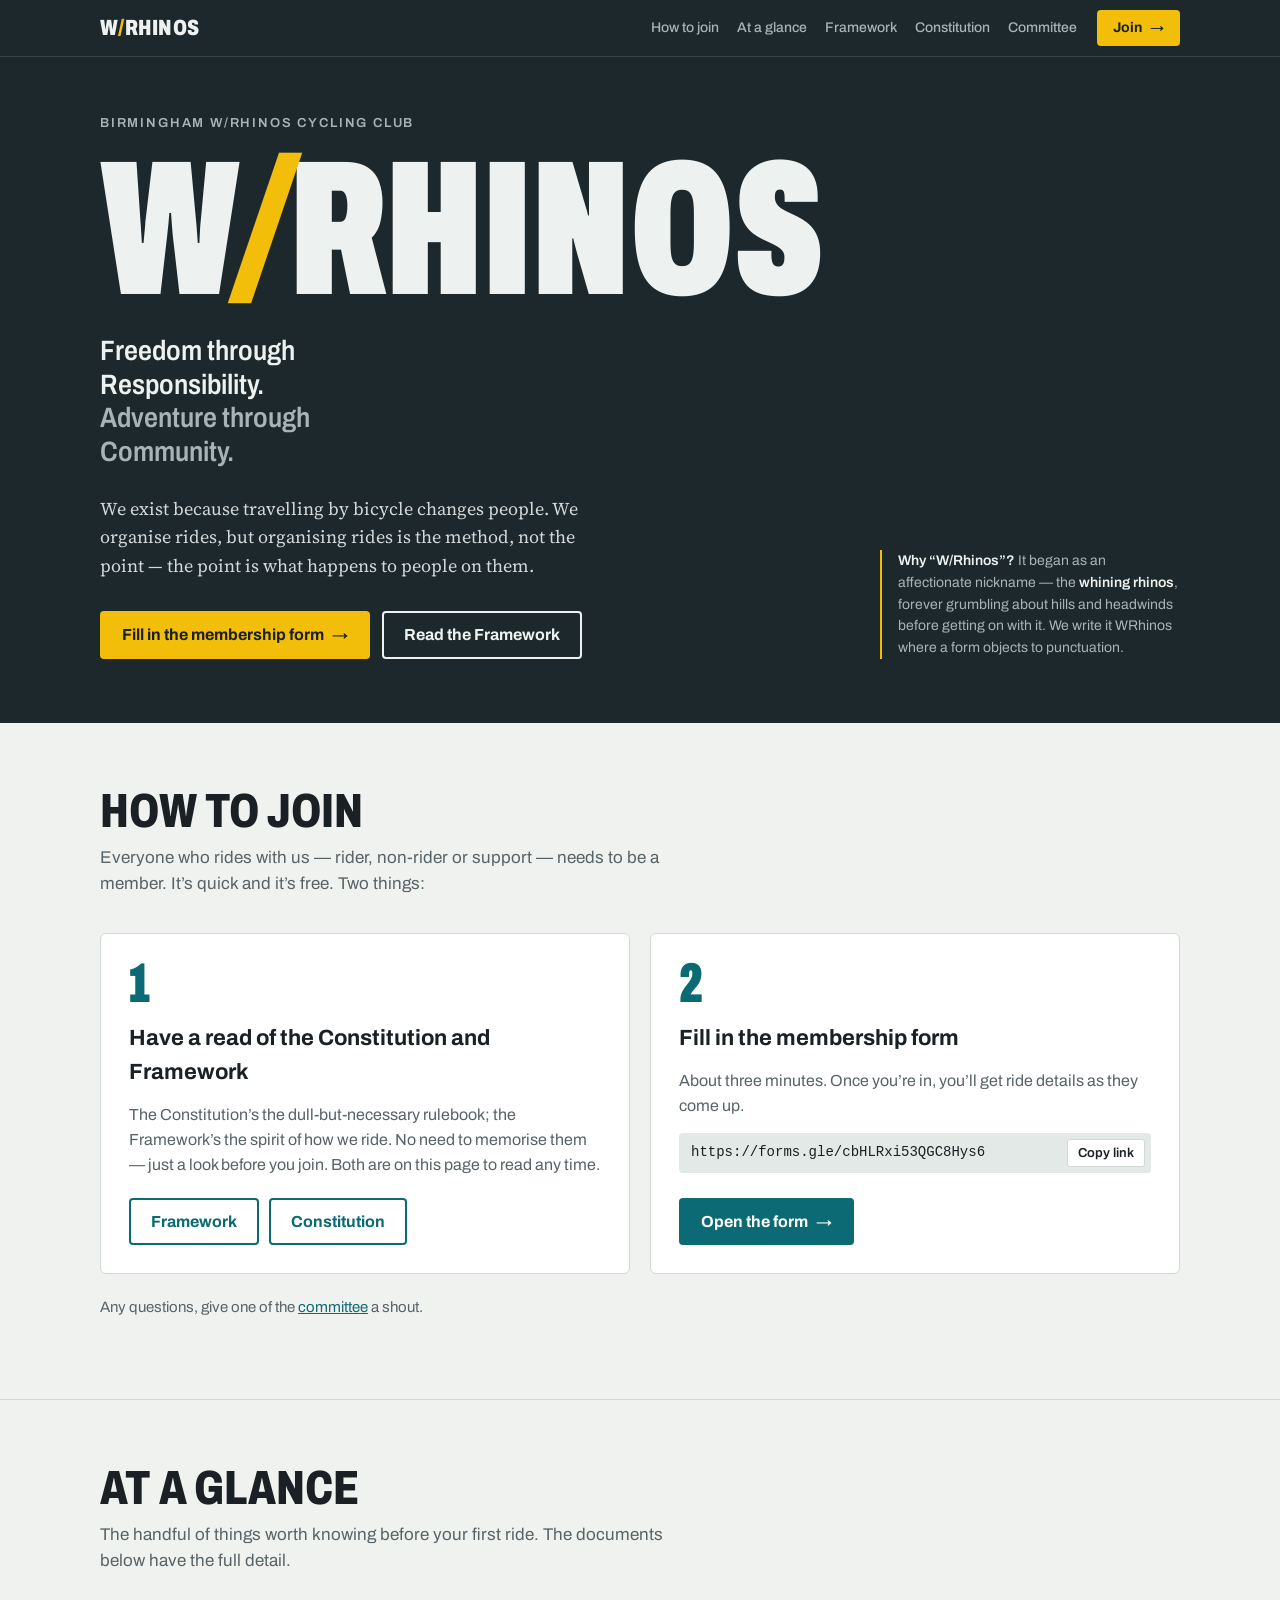
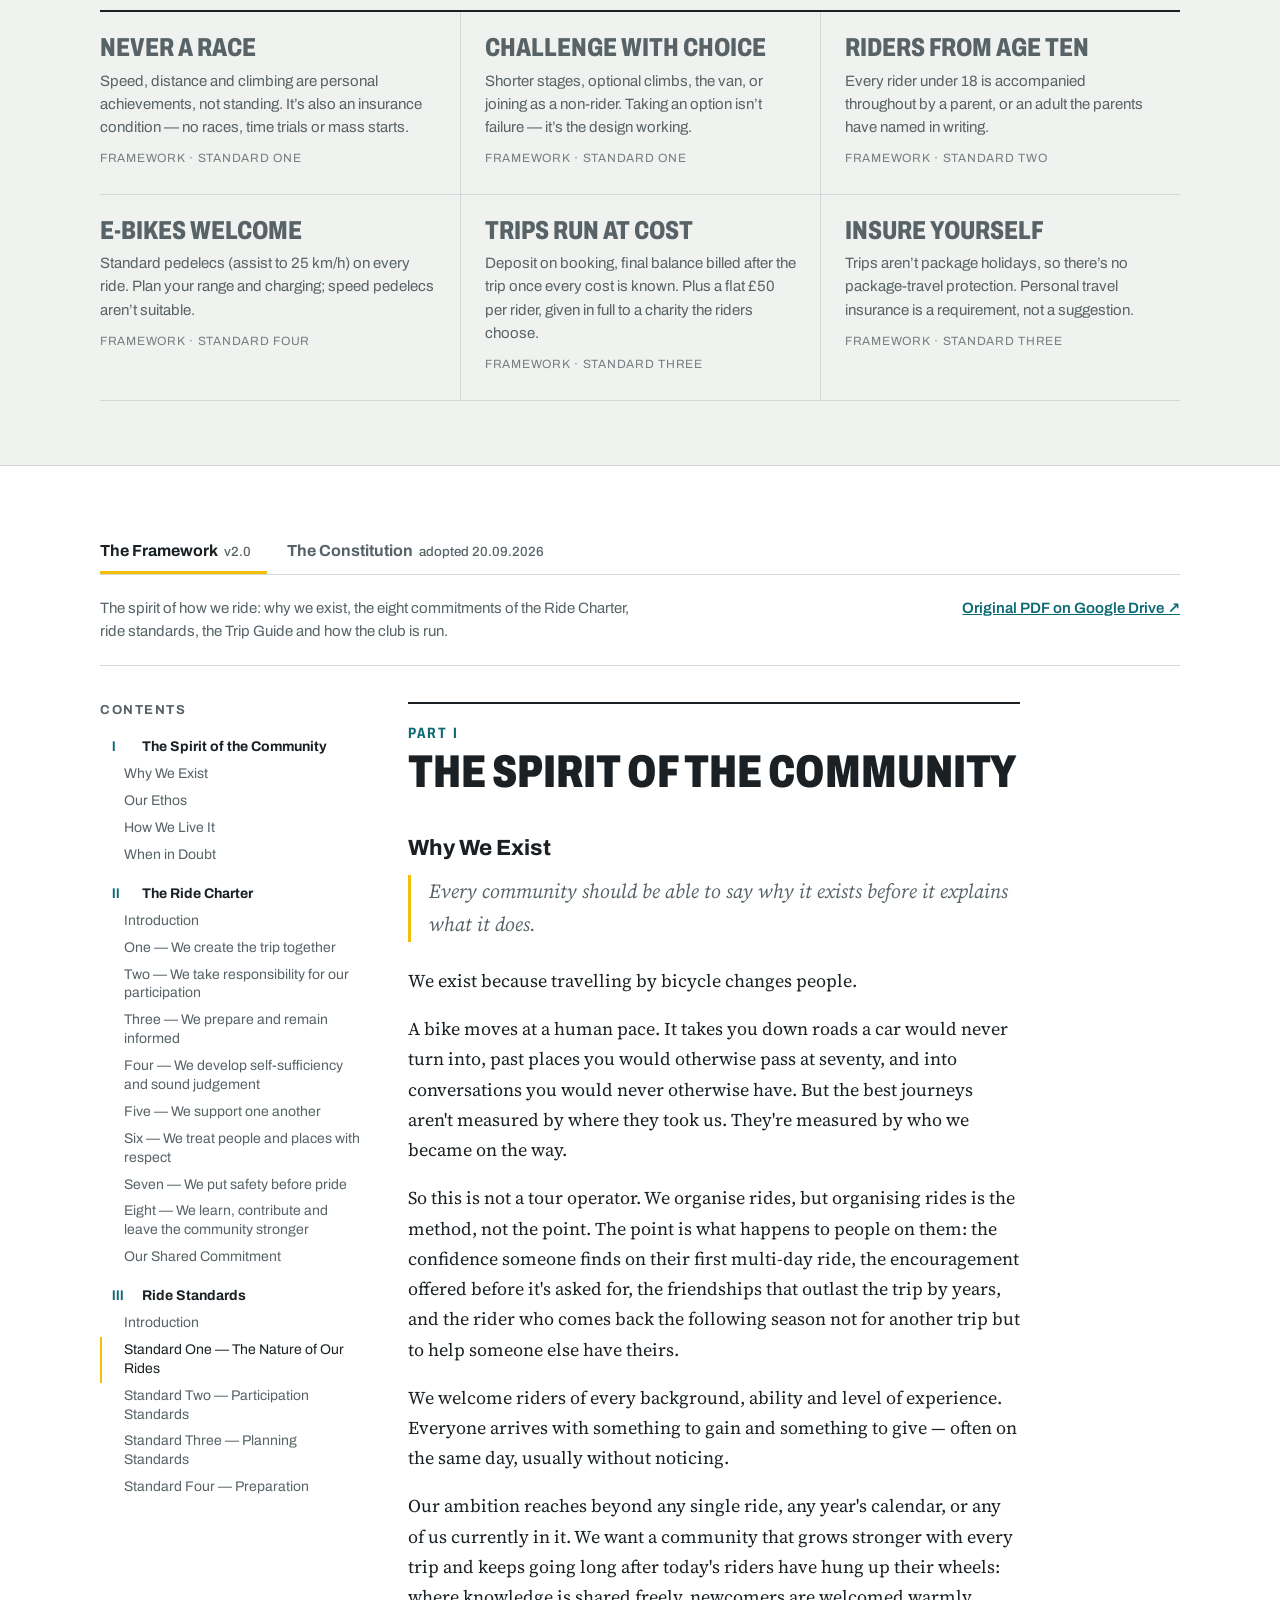
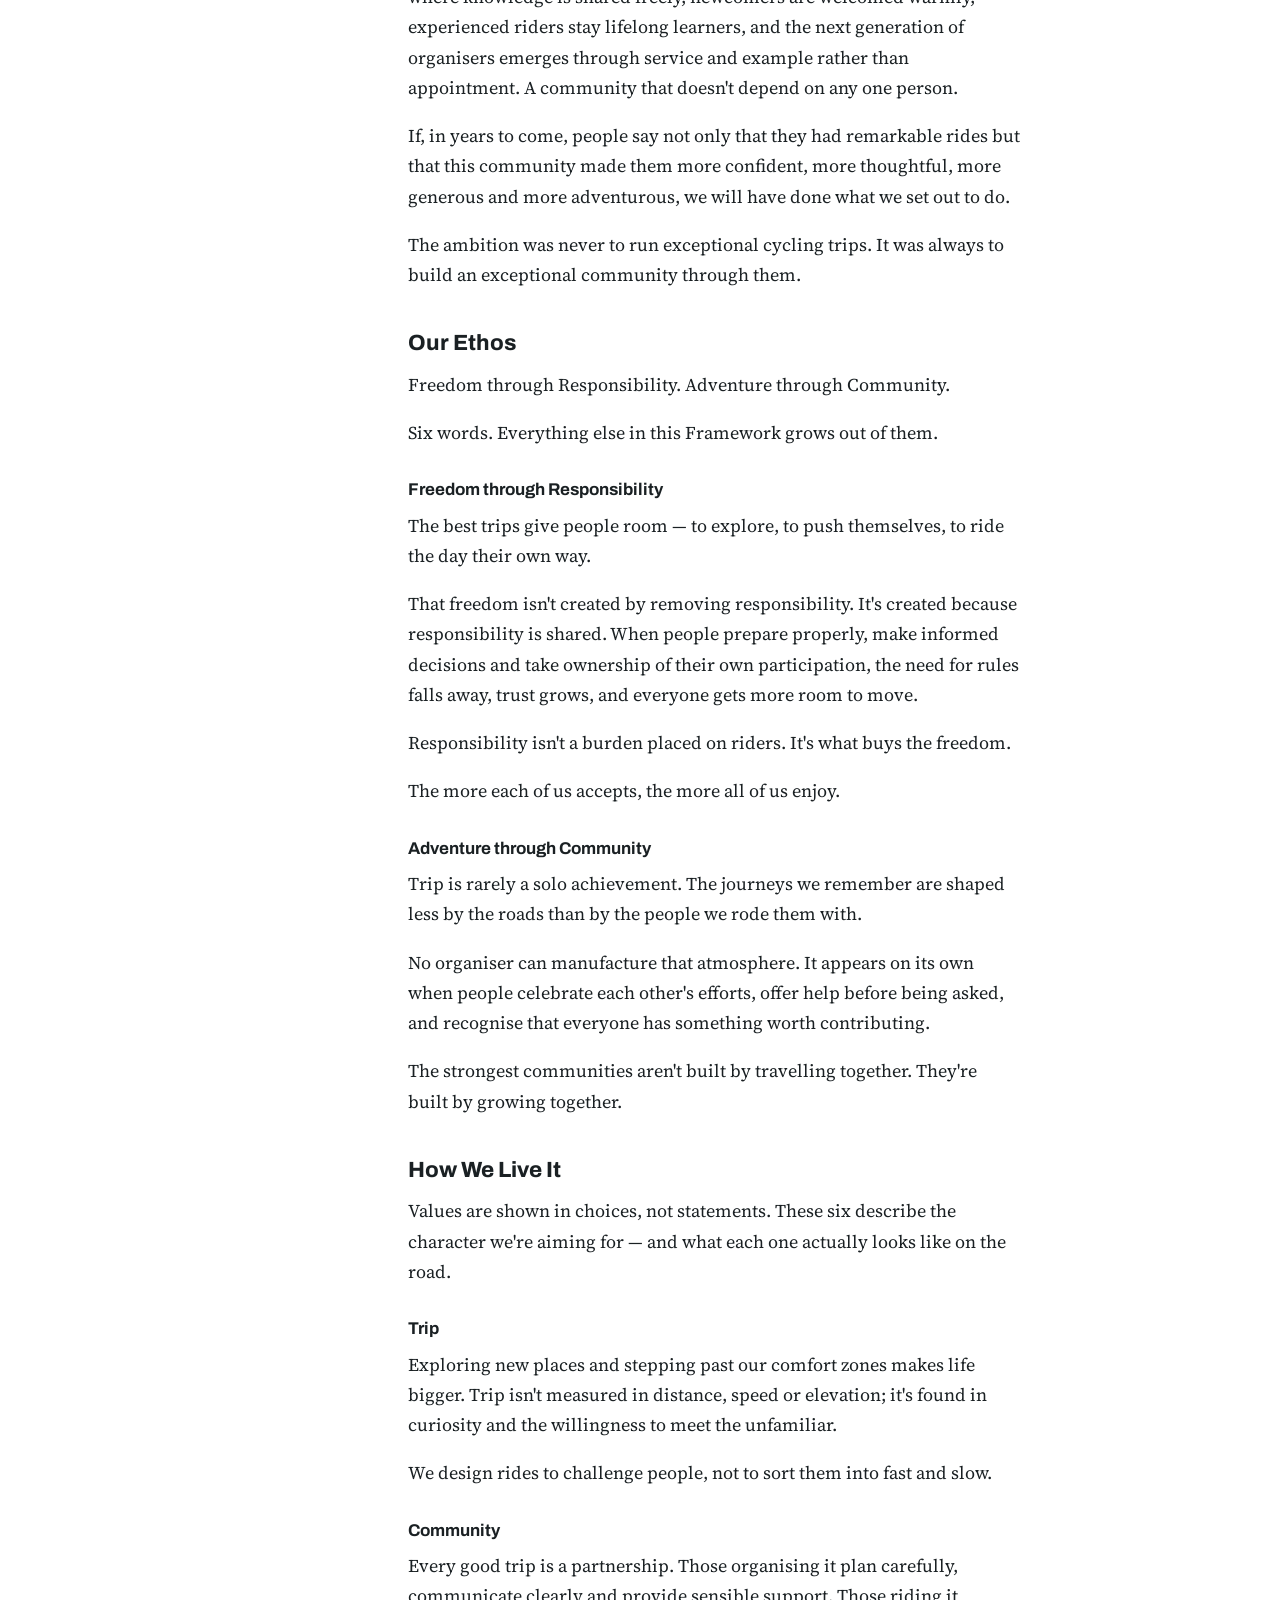
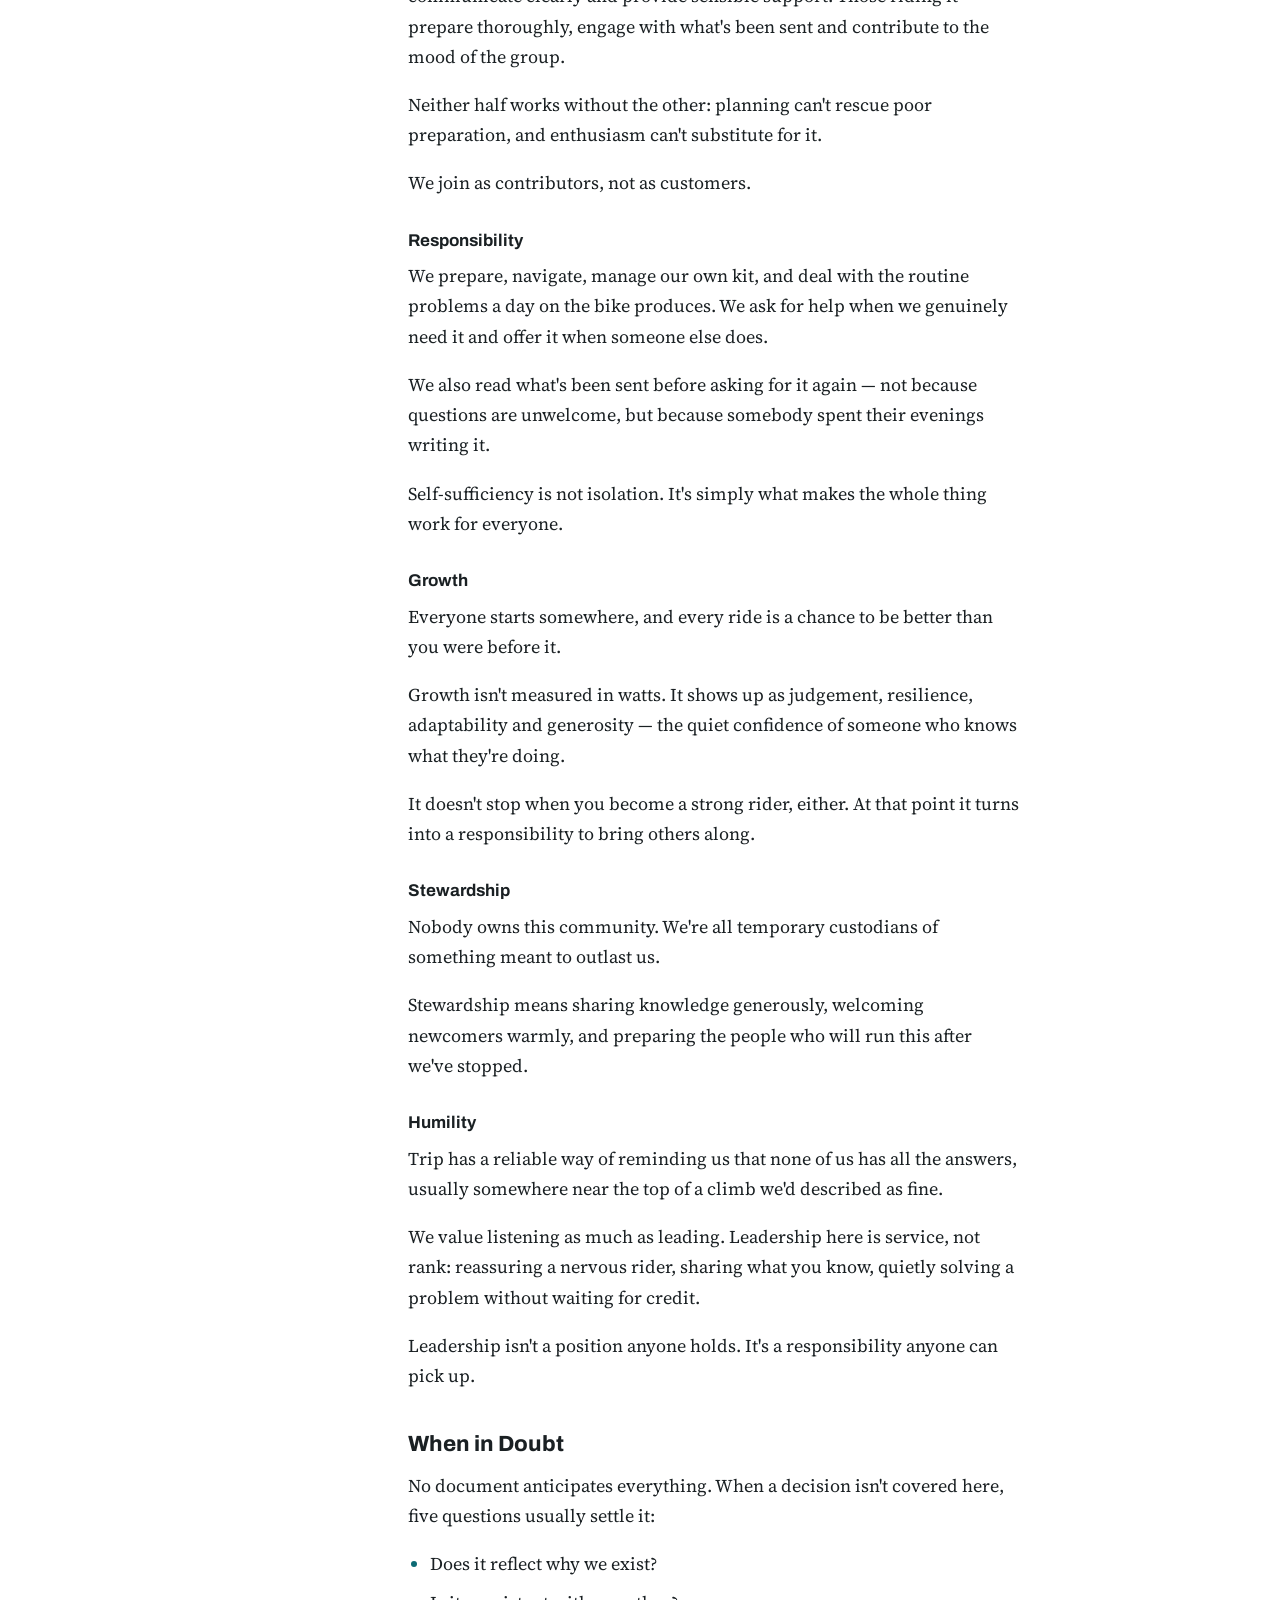
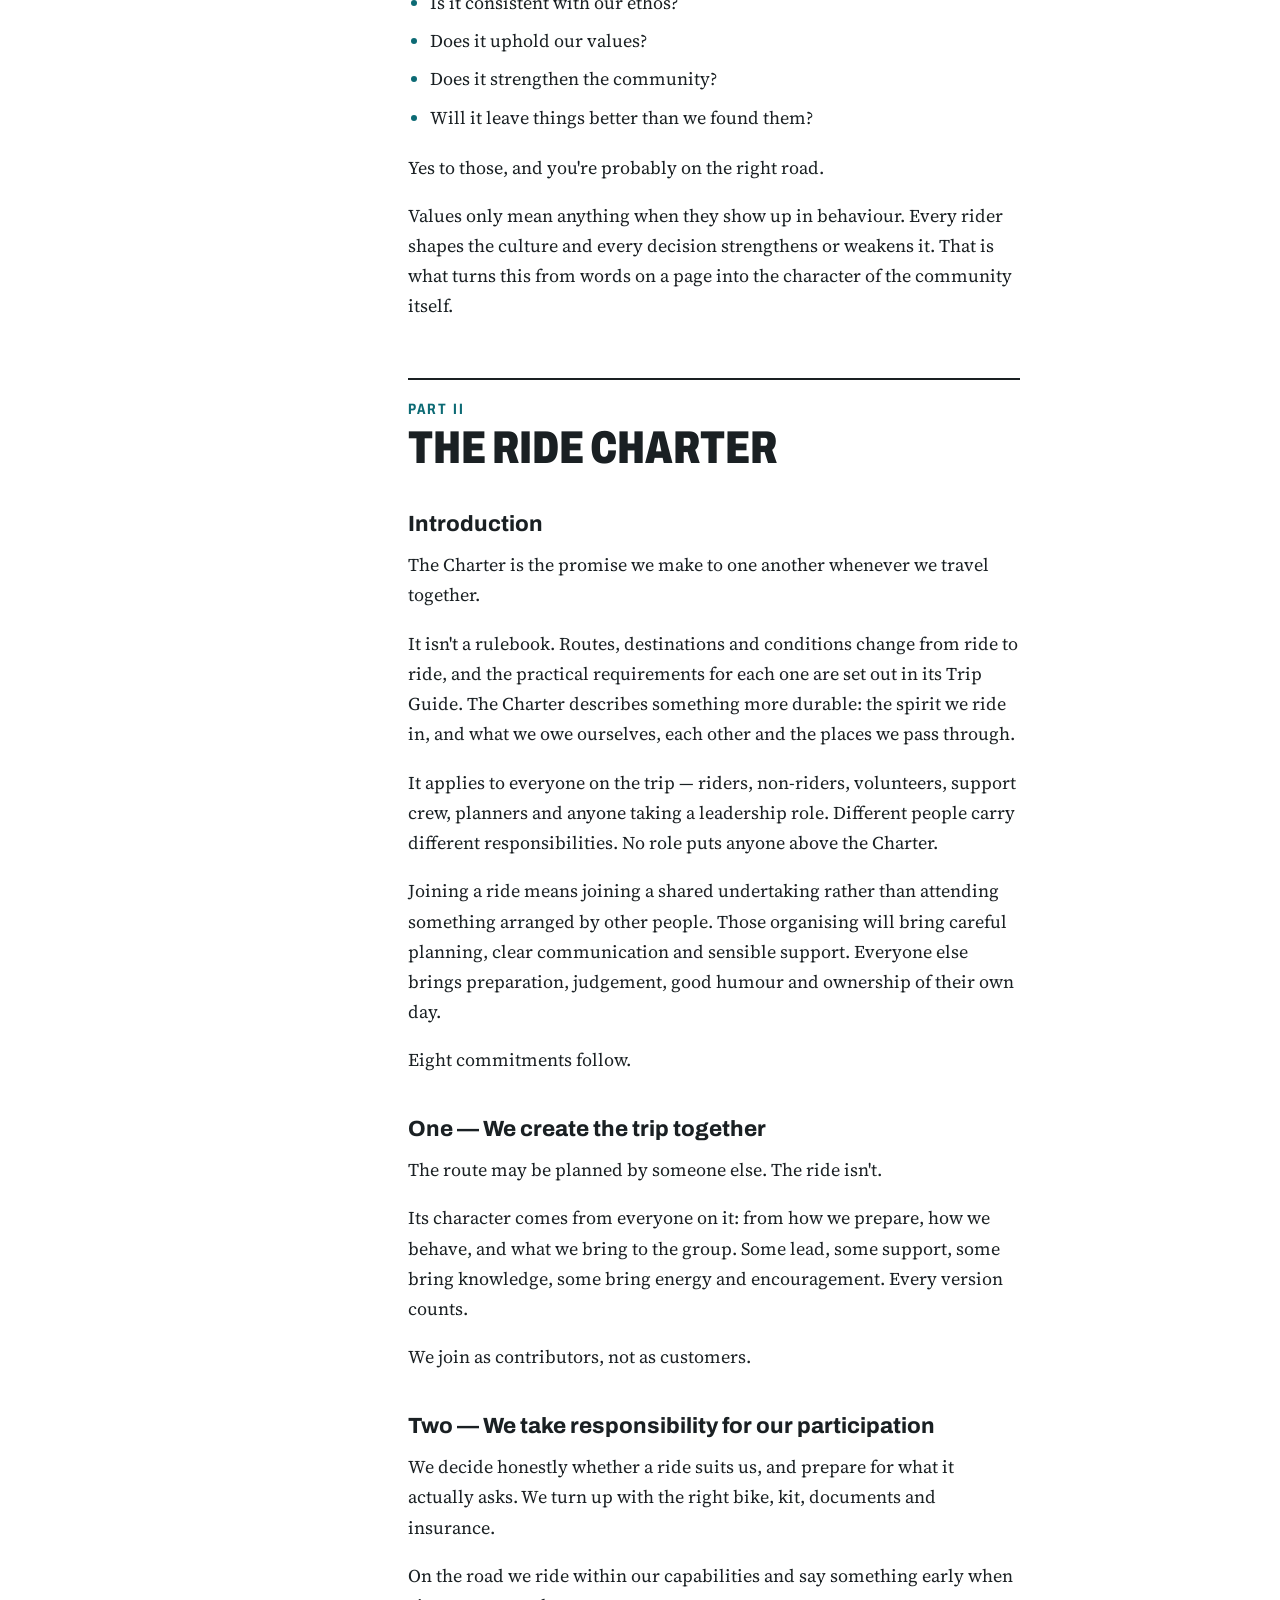
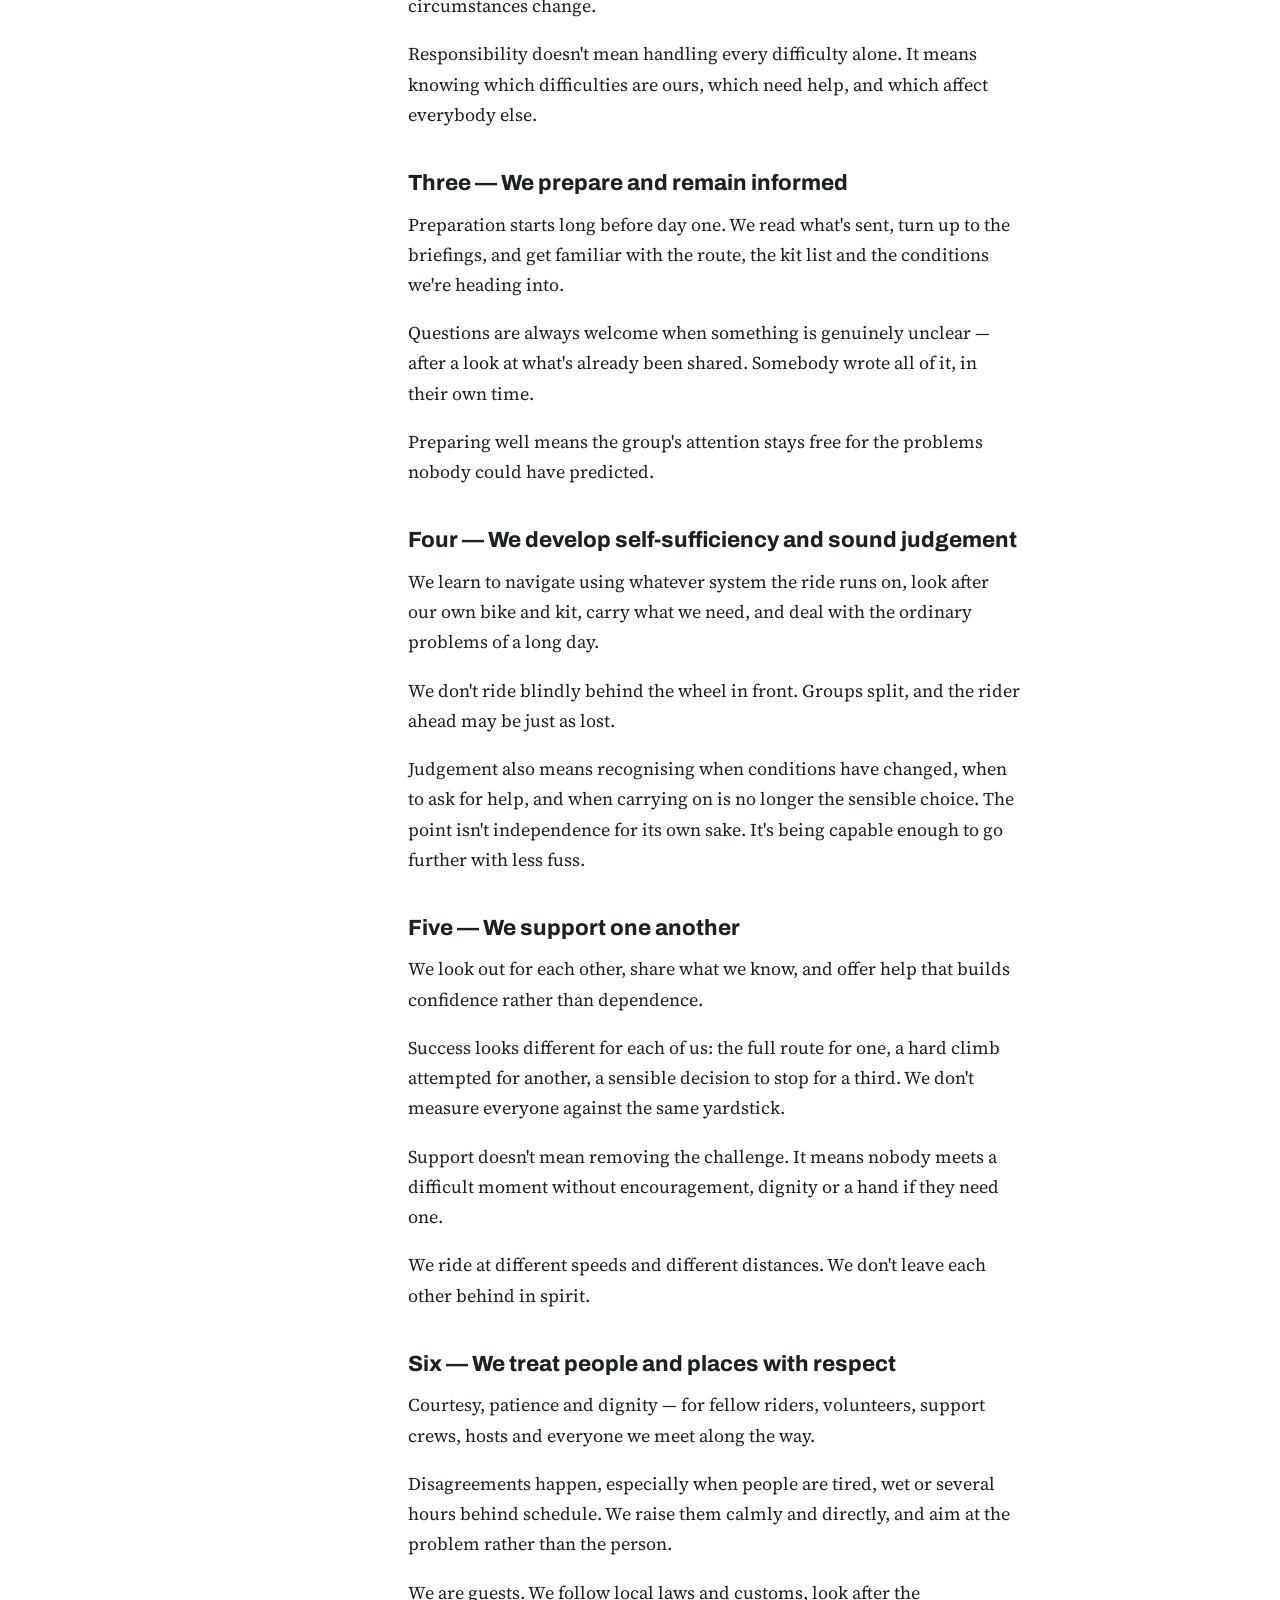
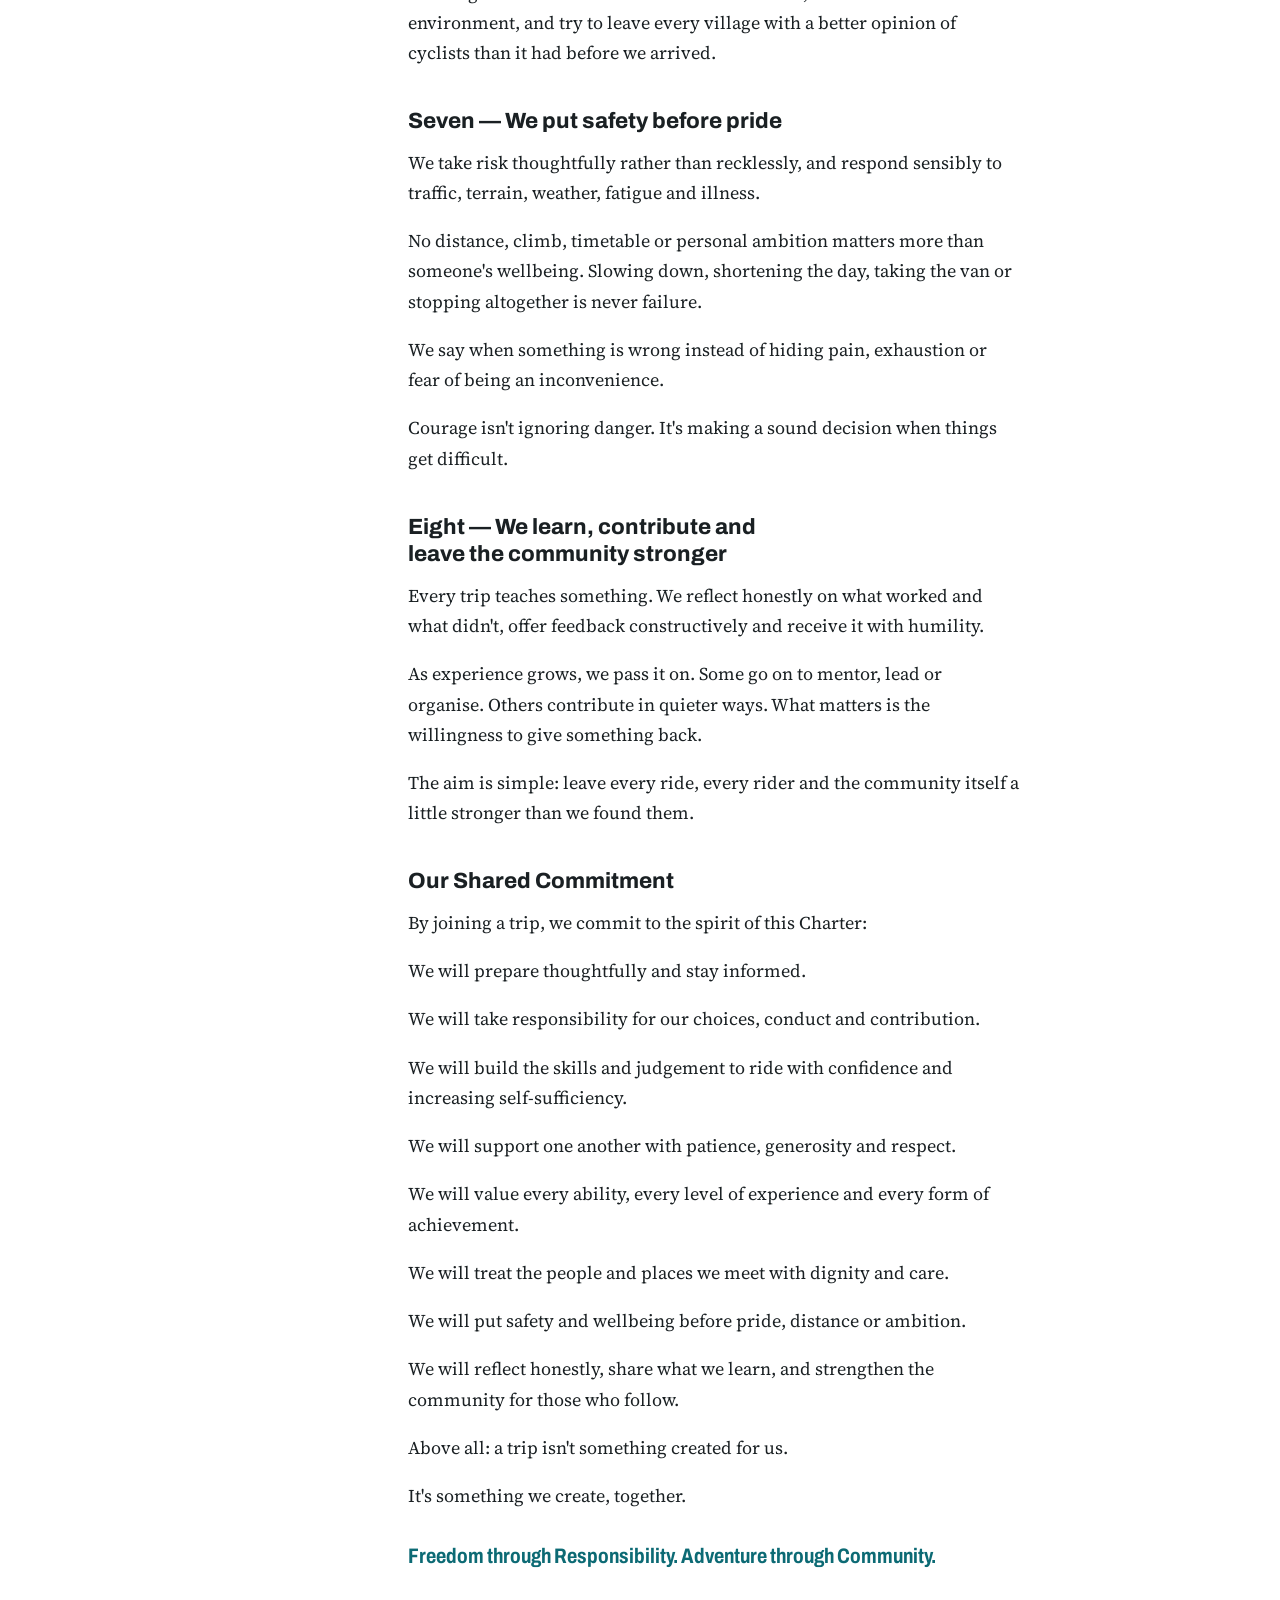
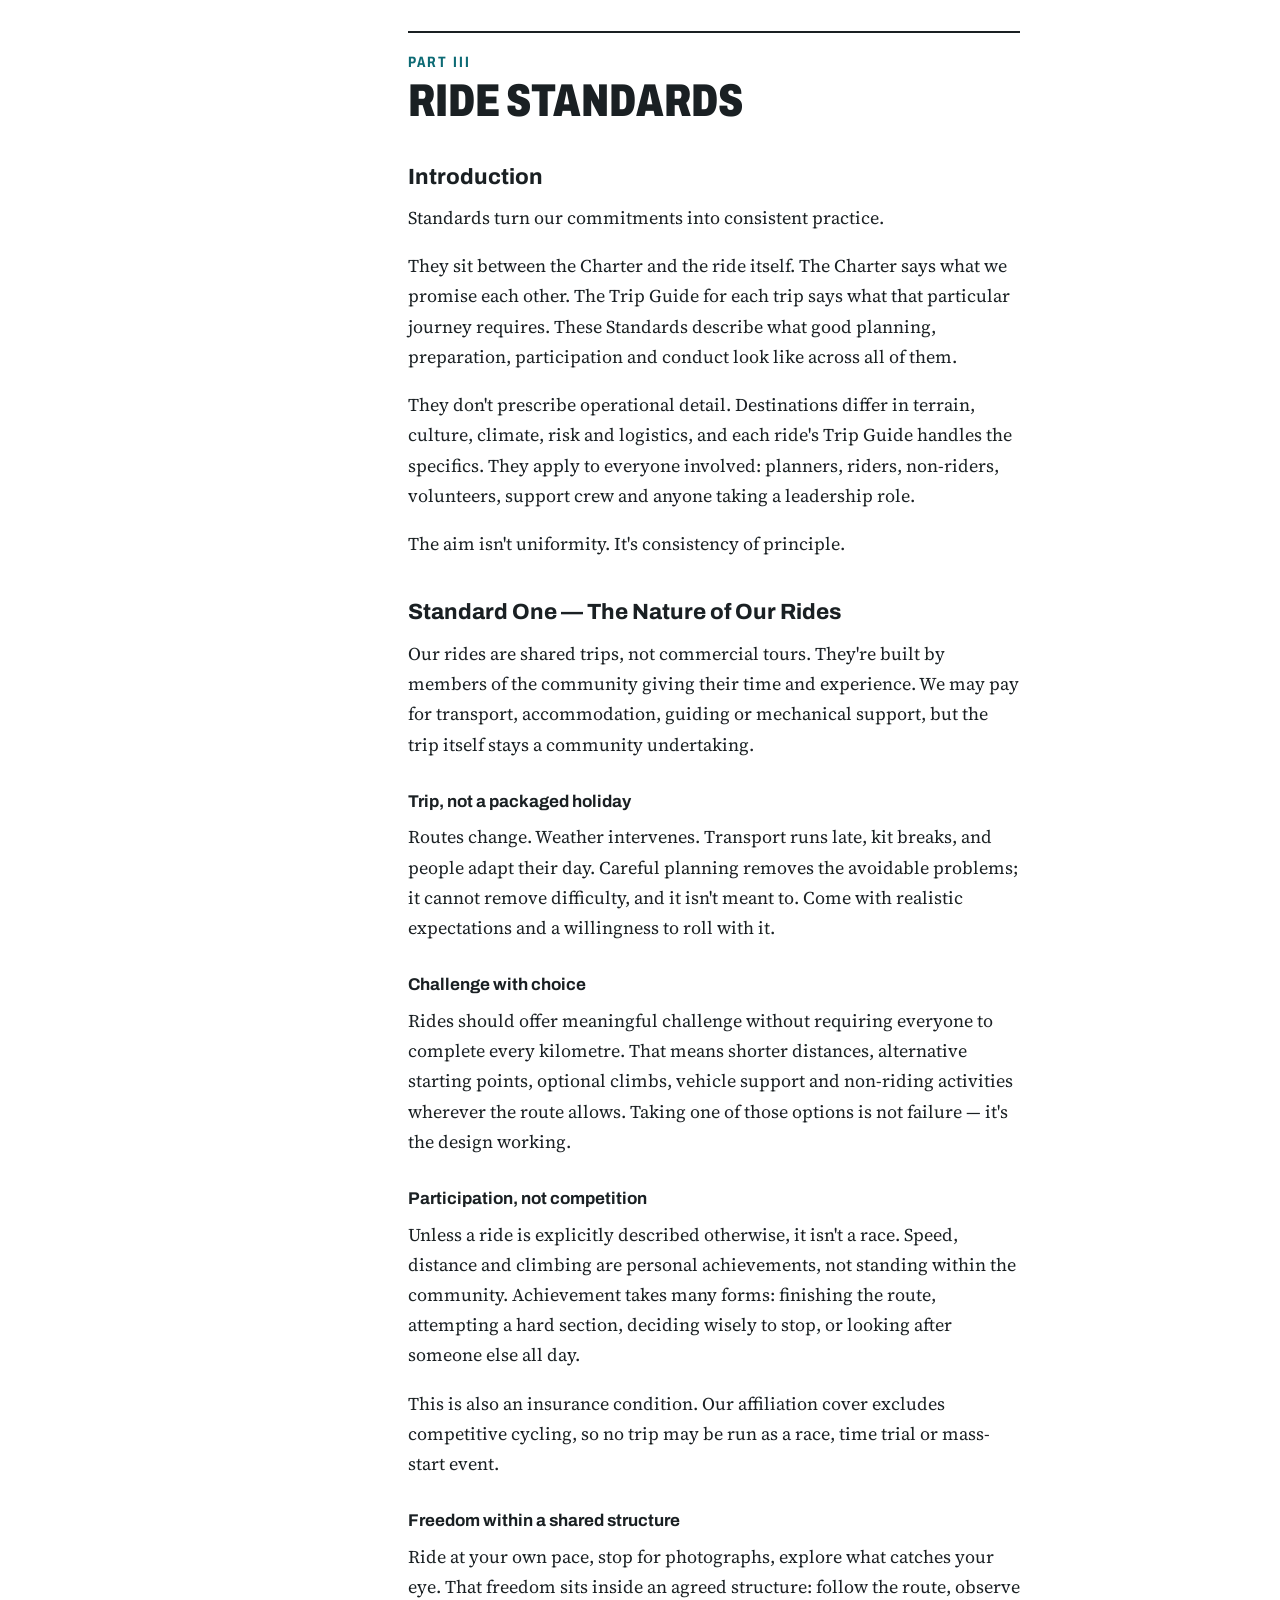
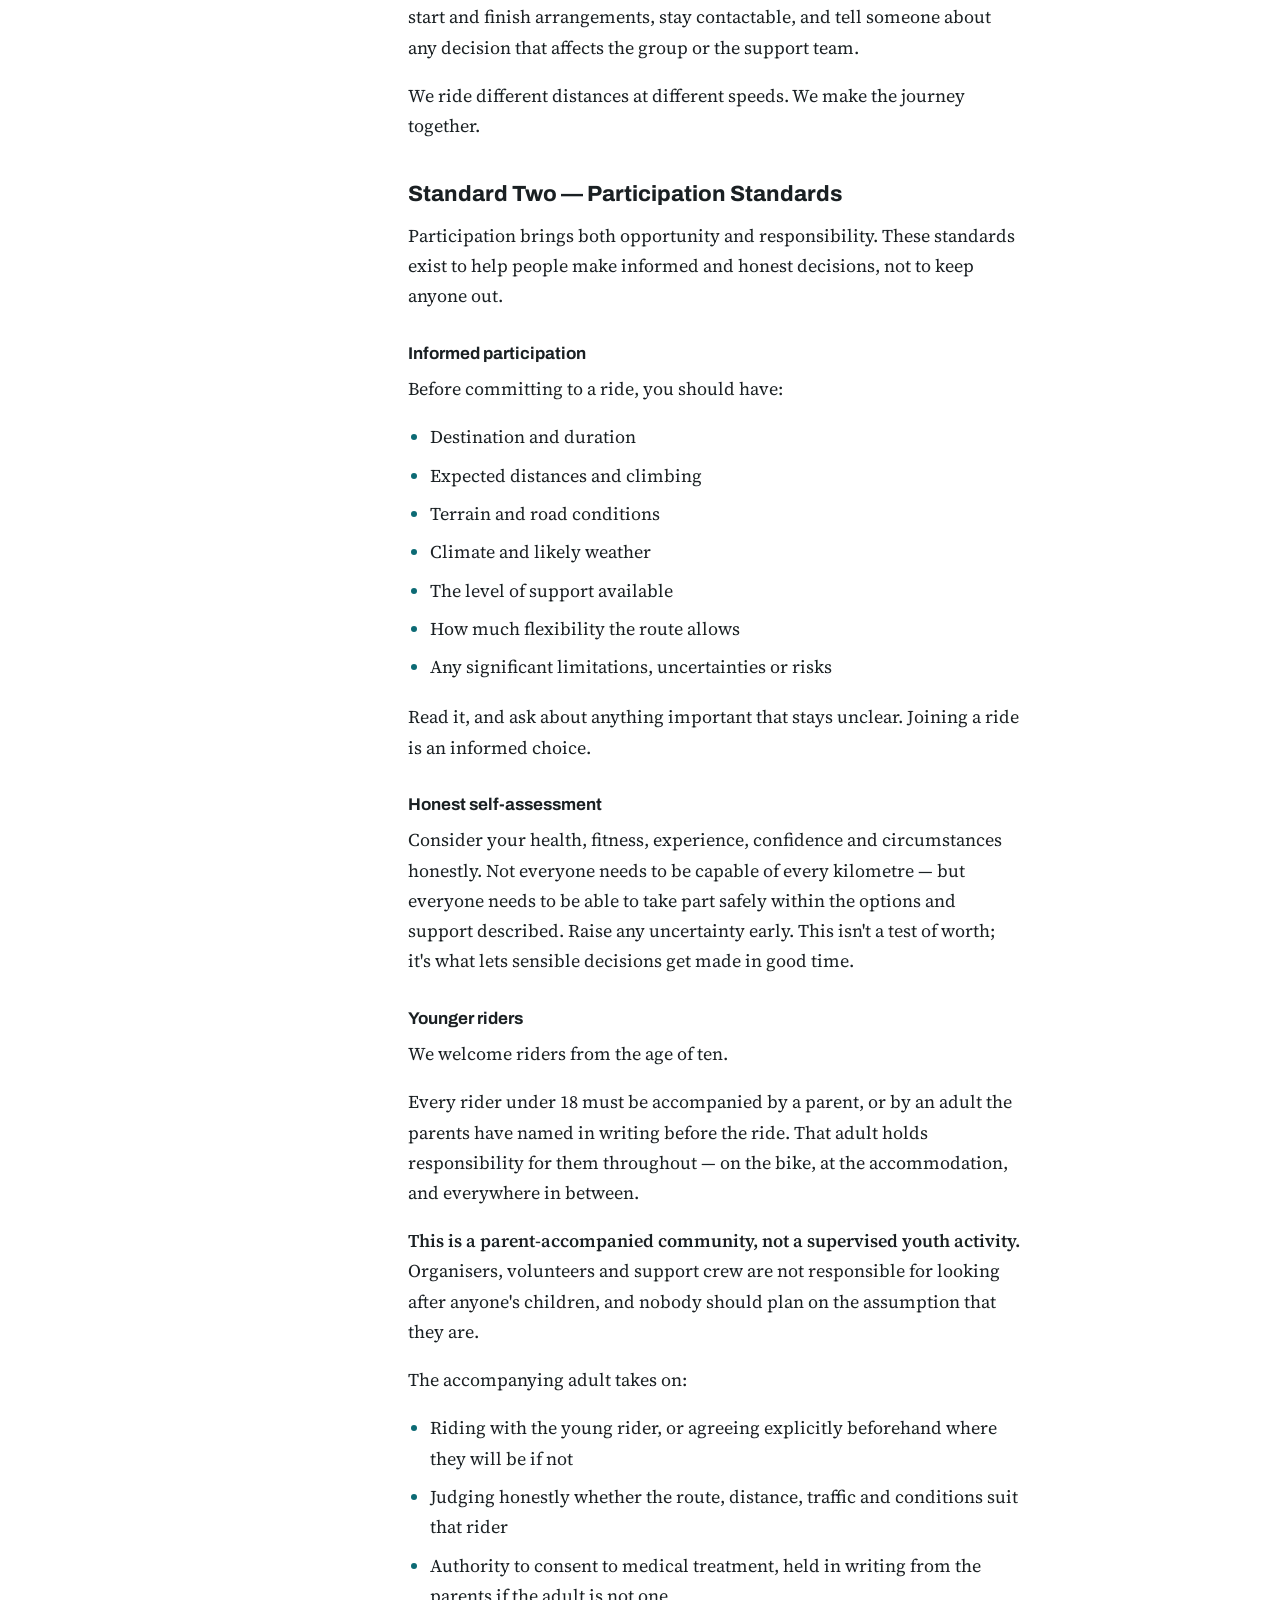
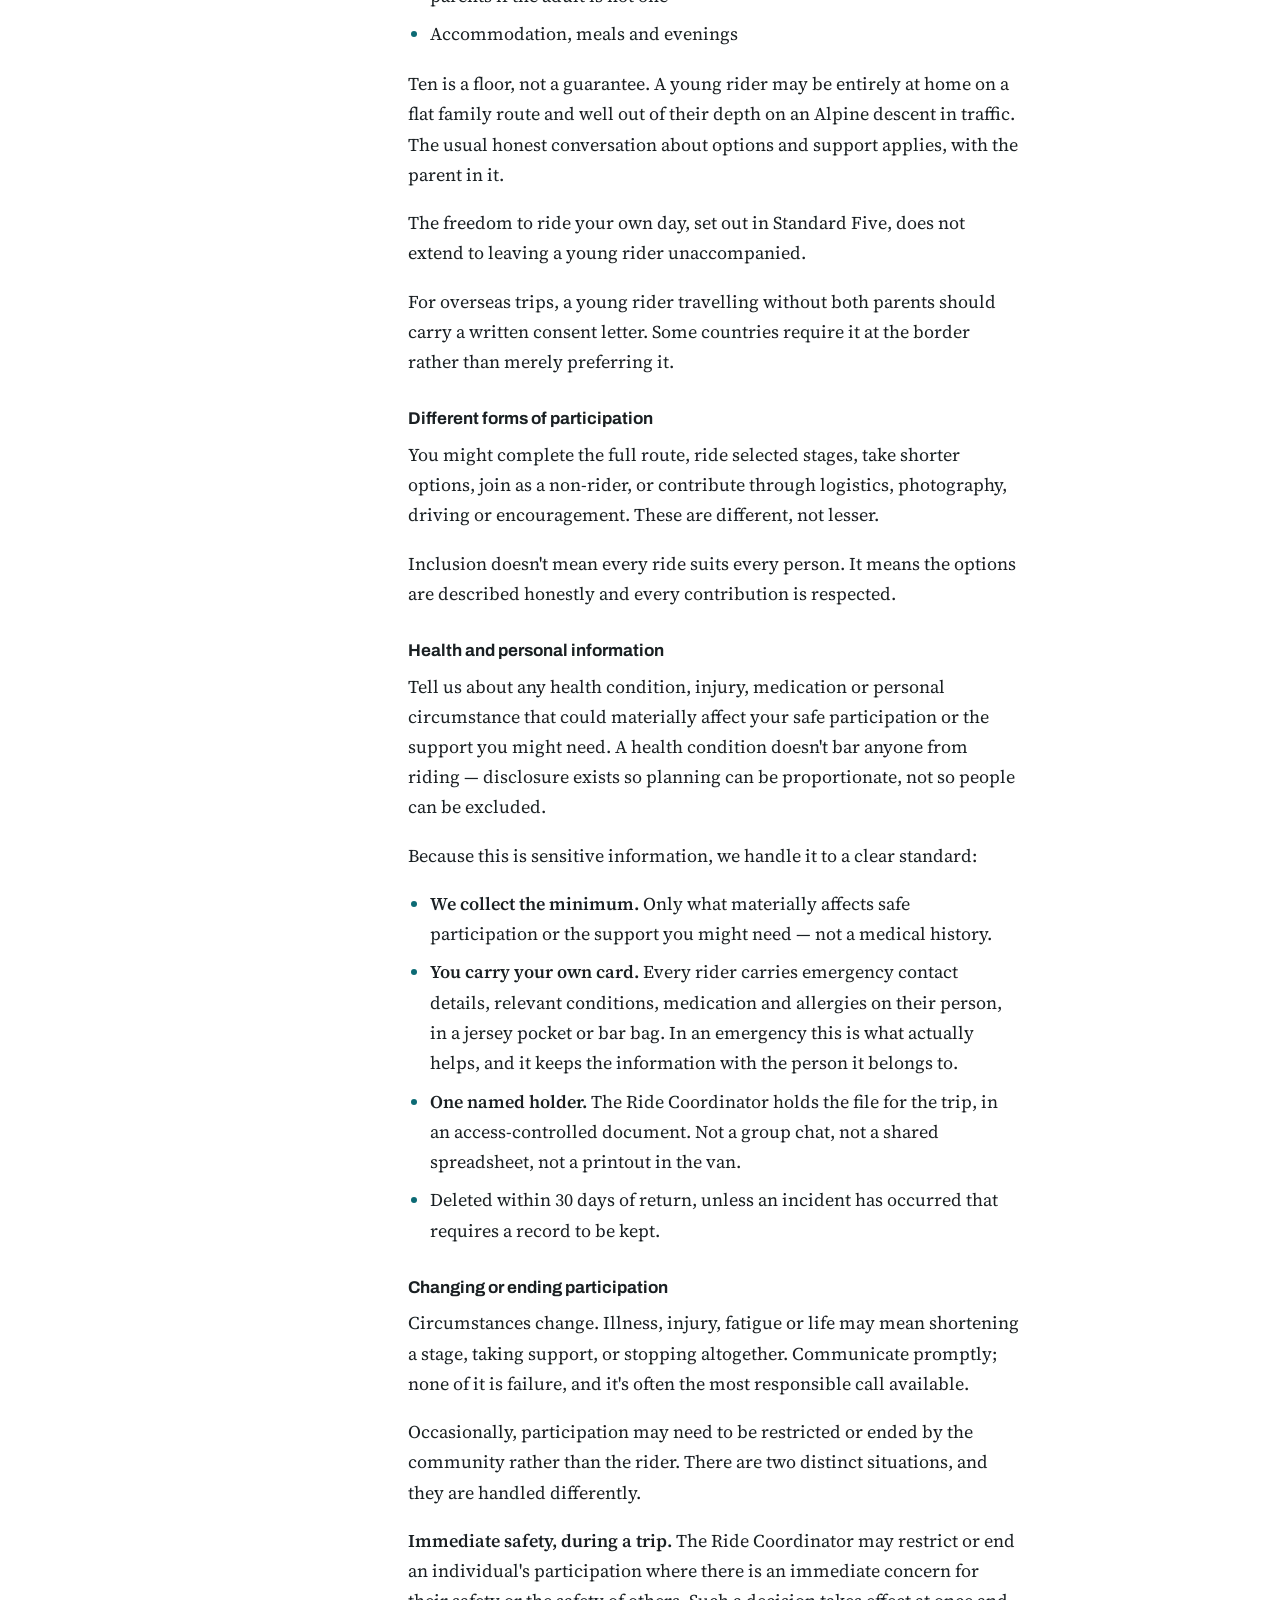
==== index.html @ 6e36606c "Keep hero wordmark on one line Co-Authored-By: Claude Opus 5.5 <noreply@anthropic.com>" ====
<!doctype html>
<html lang="en-GB">
<head>
<meta charset="utf-8">
<meta name="viewport" content="width=device-width, initial-scale=1, viewport-fit=cover">
<meta name="description" content="W/Rhinos Cycling Club, Birmingham. How to join, the Framework and the Constitution.">
<style>[hidden]{display:none!important}body{margin:0}img{max-width:100%}</style>
<title>W/Rhinos Cycling Club</title>
<link rel="preconnect" href="https://fonts.googleapis.com">
<link rel="preconnect" href="https://fonts.gstatic.com" crossorigin>
<link rel="stylesheet" href="https://fonts.googleapis.com/css2?family=Archivo:wdth,wght@62..125,400..900&family=Source+Serif+4:ital,opsz,wght@0,8..60,400;0,8..60,600;1,8..60,400&display=swap">
<style>
:root{
  --ground:#F0F2EF; --surface:#FFFFFF; --ink:#1A2023; --muted:#586367; --rule:#D2D8D5;
  --accent:#0C6A74; --accent-ink:#FFFFFF; --mark:#F2BE0A; --mark-ink:#1A2023;
  --band:#1D282C; --band-ink:#EDF1F0; --band-muted:#A7B4B7; --band-rule:#34454A;
  --tint:#E3E9E6;
  --display:"Archivo","Arial Narrow",system-ui,sans-serif;
  --sans:"Archivo",system-ui,-apple-system,"Segoe UI",sans-serif;
  --serif:"Source Serif 4",Georgia,"Times New Roman",serif;
  --top: env(safe-area-inset-top, 0px);
}
@media (prefers-color-scheme: dark){
  :root:not([data-theme="light"]){
    color-scheme:dark;
    --ground:#111618; --surface:#182023; --ink:#E4EAE9; --muted:#9AA7AA; --rule:#2A3538;
    --accent:#5BBDC6; --accent-ink:#0C1416; --tint:#1C272A;
    --band:#0A0E0F; --band-ink:#E4EAE9; --band-muted:#8E9C9F; --band-rule:#243034;
  }
}
:root[data-theme="dark"]{
  color-scheme:dark;
  --ground:#111618; --surface:#182023; --ink:#E4EAE9; --muted:#9AA7AA; --rule:#2A3538;
  --accent:#5BBDC6; --accent-ink:#0C1416; --tint:#1C272A;
  --band:#0A0E0F; --band-ink:#E4EAE9; --band-muted:#8E9C9F; --band-rule:#243034;
}
*{box-sizing:border-box}
html{scroll-behavior:smooth; scroll-padding-top:calc(var(--top) + 72px)}
@media (prefers-reduced-motion: reduce){html{scroll-behavior:auto}}
body{background:var(--ground); color:var(--ink); font-family:var(--sans); font-size:16px; line-height:1.55}
a{color:var(--accent)}
a:focus-visible,button:focus-visible,summary:focus-visible{outline:3px solid var(--mark); outline-offset:2px; border-radius:2px}
.wrap{max-width:1120px; margin:0 auto; padding-inline:20px}
.slash{color:var(--mark)}

/* top bar */
.bar{position:sticky; top:var(--top); z-index:10; background:var(--band); color:var(--band-ink); border-bottom:1px solid var(--band-rule)}
.bar .wrap{display:flex; align-items:center; gap:20px; min-height:56px}
.wordmark{font-family:var(--display); font-stretch:75%; font-weight:850; font-size:22px; letter-spacing:.02em; color:var(--band-ink); text-decoration:none; text-transform:uppercase}
.bar nav{display:flex; gap:18px; margin-left:auto; flex-wrap:wrap}
.bar nav a{color:var(--band-muted); text-decoration:none; font-size:14px; font-weight:500}
.bar nav a:hover{color:var(--band-ink)}
.bar .btn{padding:8px 14px; font-size:14px}
@media (max-width:720px){ .bar nav{display:none} .bar .btn{margin-left:auto} }

.btn{display:inline-flex; align-items:center; gap:8px; font-family:var(--sans); font-weight:700; font-size:16px; text-decoration:none; border-radius:4px; padding:13px 20px; border:2px solid transparent; cursor:pointer; line-height:1.1}
.btn-mark{background:var(--mark); color:var(--mark-ink)}
.btn-mark:hover{filter:brightness(1.06)}
.btn-line{border-color:currentColor; color:inherit; background:transparent}
.btn-line:hover{background:color-mix(in srgb, currentColor 10%, transparent)}
.btn .arr{font-weight:400}

/* hero */
.hero{background:var(--band); color:var(--band-ink); padding-block:56px 64px; overflow:hidden}
.eyebrow{font-size:13px; font-weight:600; letter-spacing:.14em; text-transform:uppercase; color:var(--band-muted); margin:0 0 14px}
.hero h1{font-family:var(--display); font-stretch:62%; font-weight:900; font-size:clamp(64px, 15vw, 196px); line-height:.86; white-space:nowrap; letter-spacing:-.01em; margin:0; text-transform:uppercase}
.hero h1 .slash{display:inline-block; transform:skewX(-8deg)}
.ethos{font-family:var(--display); font-stretch:85%; font-weight:600; font-size:clamp(20px, 3vw, 28px); line-height:1.2; margin:22px 0 0; max-width:22ch; text-wrap:balance}
.ethos span{display:block; color:var(--band-muted)}
.hero-lead{font-family:var(--serif); font-size:18px; line-height:1.6; color:var(--band-ink); opacity:.88; max-width:56ch; margin:26px 0 30px}
.hero-actions{display:flex; flex-wrap:wrap; gap:12px}
.hero-grid{display:grid; grid-template-columns:minmax(0,1fr) 300px; gap:48px; align-items:end}
.name-note{border-left:2px solid var(--mark); padding-left:16px; font-size:14px; color:var(--band-muted); line-height:1.55}
.name-note b{color:var(--band-ink); font-weight:600}
@media (max-width:860px){ .hero-grid{grid-template-columns:1fr; gap:32px} }

section.block{padding-block:64px}
.block h2.sec{font-family:var(--display); font-stretch:75%; font-weight:800; font-size:clamp(34px, 5vw, 48px); line-height:1; text-transform:uppercase; margin:0 0 10px; letter-spacing:.005em}
.sec-lead{color:var(--muted); font-size:17px; max-width:60ch; margin:0 0 36px}

/* join steps */
.steps{display:grid; grid-template-columns:repeat(2, minmax(0,1fr)); gap:20px}
.step{background:var(--surface); border:1px solid var(--rule); border-radius:6px; padding:28px; display:flex; flex-direction:column; gap:14px}
.step-num{font-family:var(--display); font-stretch:62%; font-weight:900; font-size:56px; line-height:.8; color:var(--accent)}
.step h3{font-size:22px; margin:0; font-weight:700}
.step p{margin:0; color:var(--muted)}
.step .actions{display:flex; flex-wrap:wrap; gap:10px; margin-top:auto; padding-top:6px}
.step .btn-line{color:var(--accent)}
.btn-accent{background:var(--accent); color:var(--accent-ink)}
.btn-accent:hover{filter:brightness(1.08)}
.linkbox{display:flex; align-items:center; gap:8px; background:var(--tint); border-radius:4px; padding:6px 6px 6px 12px; min-width:0}
.linkbox code{font-family:ui-monospace,"SF Mono",Consolas,monospace; font-size:14px; overflow:hidden; text-overflow:ellipsis; white-space:nowrap; flex:1; min-width:0; user-select:all}
.copy{font:600 13px var(--sans); background:var(--surface); color:var(--ink); border:1px solid var(--rule); border-radius:3px; padding:6px 10px; cursor:pointer; white-space:nowrap}
.after{margin-top:22px; color:var(--muted); font-size:15px}
@media (max-width:760px){ .steps{grid-template-columns:1fr} .step{padding:22px} }

/* glance */
.glance{border-top:1px solid var(--rule)}
.facts{display:grid; grid-template-columns:repeat(3, minmax(0,1fr)); gap:0; border-top:2px solid var(--ink)}
.fact{padding:22px 24px 26px 0; border-bottom:1px solid var(--rule)}
.fact:not(:nth-child(3n+1)){padding-left:24px; border-left:1px solid var(--rule)}
.fact .k{font-family:var(--display); font-stretch:75%; font-weight:800; font-size:26px; line-height:1.05; text-transform:uppercase; margin:0 0 8px}
.fact p{margin:0; color:var(--muted); font-size:15px}
.fact .src{display:block; margin-top:10px; font-size:12px; letter-spacing:.06em; text-transform:uppercase; color:var(--muted); opacity:.8}
@media (max-width:860px){
  .facts{grid-template-columns:1fr 1fr}
  .fact:not(:nth-child(3n+1)){padding-left:0; border-left:0}
  .fact:nth-child(even){padding-left:20px; border-left:1px solid var(--rule)}
}
@media (max-width:540px){
  .facts{grid-template-columns:1fr}
  .fact:nth-child(even){padding-left:0; border-left:0}
}

/* reader */
.reader{background:var(--surface); border-top:1px solid var(--rule); border-bottom:1px solid var(--rule)}
.tabs{display:flex; gap:4px; border-bottom:1px solid var(--rule); margin-bottom:0; flex-wrap:wrap}
.tab{font:700 16px var(--sans); background:none; border:0; border-bottom:3px solid transparent; color:var(--muted); padding:12px 16px 12px 0; margin-right:16px; cursor:pointer}
.tab[aria-selected="true"]{color:var(--ink); border-bottom-color:var(--mark)}
.tab small{font-weight:500; color:var(--muted); margin-left:6px}
.doc-head{display:flex; flex-wrap:wrap; gap:12px 24px; align-items:baseline; justify-content:space-between; padding-block:22px; border-bottom:1px solid var(--rule)}
.doc-head p{margin:0; color:var(--muted); font-size:15px; max-width:60ch}
.doc-head a{font-weight:600; font-size:15px; white-space:nowrap}
.doc-grid{display:grid; grid-template-columns:260px minmax(0,1fr); gap:48px; padding-top:28px}
.toc{position:sticky; top:calc(var(--top) + 76px); align-self:start; max-height:calc(100vh - var(--top) - 96px); overflow:auto; font-size:14px}
.toc summary{font-weight:700; font-size:13px; letter-spacing:.12em; text-transform:uppercase; color:var(--muted); cursor:pointer; padding:6px 0; list-style:none}
.toc summary::-webkit-details-marker{display:none}
.toc ol{list-style:none; margin:8px 0 0; padding:0}
.toc a{display:flex; gap:8px; color:var(--muted); text-decoration:none; padding:4px 0 4px 10px; border-left:2px solid transparent; line-height:1.35}
.toc a:hover{color:var(--ink)}
.toc a.on{color:var(--ink); border-left-color:var(--mark)}
.toc .toc-part a{color:var(--ink); font-weight:700; margin-top:12px; padding-left:10px}
.toc .toc-part:first-child a{margin-top:0}
.toc .toc-part span, .toc .toc-sec span{font-family:var(--display); font-stretch:75%; font-weight:700; color:var(--accent); min-width:1.6em}
.toc .toc-sec a{padding-left:22px}
#toc-co .toc-sec a{padding-left:10px}
@media (max-width:900px){
  .doc-grid{grid-template-columns:1fr; gap:8px; padding-top:16px}
  .toc{position:static; max-height:none; border:1px solid var(--rule); border-radius:4px; padding:4px 14px}
  .toc summary::after{content:" ▾"}
  .toc details[open] summary::after{content:" ▴"}
}

.doc{font-family:var(--serif); font-size:18px; line-height:1.68; max-width:68ch; padding-bottom:40px}
.doc p{margin:0 0 1em}
.doc h2{font-family:var(--display); font-stretch:75%; font-weight:850; font-size:clamp(34px,5vw,46px); line-height:1; text-transform:uppercase; margin:56px 0 24px; padding-top:22px; border-top:2px solid var(--ink); text-wrap:balance}
.doc .part:first-child h2{margin-top:8px}
.part-num{display:block; font-size:15px; font-weight:700; letter-spacing:.14em; color:var(--accent); margin-bottom:8px}
.doc h3{font-family:var(--sans); font-size:22px; font-weight:750; line-height:1.25; margin:40px 0 12px; text-wrap:balance}
.doc h4{font-family:var(--sans); font-size:17px; font-weight:700; margin:28px 0 6px}
.doc blockquote{margin:0 0 1.2em; padding:0 0 0 18px; border-left:3px solid var(--mark); font-style:italic; color:var(--muted); font-size:20px}
.doc .motto{font-family:var(--display); font-stretch:80%; font-weight:700; font-size:21px; text-align:left; margin:28px 0; color:var(--accent)}
.doc ul{margin:0 0 1.1em; padding-left:1.2em}
.doc li{margin:0 0 .45em}
.doc li::marker{color:var(--accent)}
.doc strong{font-weight:600}
.clause{display:grid; grid-template-columns:3em minmax(0,1fr); gap:0 6px}
.clause-num{font-family:var(--display); font-stretch:75%; font-weight:700; color:var(--accent); font-size:.92em}
.doc h3 .clause-num{display:inline-block; min-width:1.7em; font-size:1em}
.signers{display:grid; grid-template-columns:repeat(auto-fill, minmax(180px,1fr)); gap:14px 24px; margin:20px 0; font-family:var(--sans)}
.signers dt{font-size:12px; letter-spacing:.1em; text-transform:uppercase; color:var(--muted)}
.signers dd{margin:2px 0 0; font-weight:600; font-size:17px}
.note{font-size:15px; color:var(--muted)}
.to-top{font-family:var(--sans); font-size:14px; font-weight:600}

/* committee */
.committee .officers{display:flex; flex-wrap:wrap; gap:16px 48px; margin:0 0 20px}
.officers dt{font-size:12px; letter-spacing:.12em; text-transform:uppercase; color:var(--muted)}
.officers dd{margin:4px 0 0; font-family:var(--display); font-stretch:80%; font-weight:750; font-size:28px; line-height:1.1}
.committee p{color:var(--muted); max-width:60ch}

footer{background:var(--band); color:var(--band-muted); padding-block:32px; font-size:14px}
footer .wrap{display:flex; flex-wrap:wrap; gap:10px 32px; justify-content:space-between}
footer a{color:var(--band-ink)}
.toast{position:fixed; left:50%; bottom:calc(20px + env(safe-area-inset-bottom, 0px)); transform:translateX(-50%); background:var(--ink); color:var(--ground); padding:10px 16px; border-radius:4px; font-size:14px; font-weight:600; z-index:20}
</style>
</head>
<body>

<header class="bar">
  <div class="wrap">
    <a class="wordmark" href="#top">W<span class="slash">/</span>Rhinos</a>
    <nav aria-label="Sections">
      <a href="#join">How to join</a>
      <a href="#glance">At a glance</a>
      <a href="#framework" data-doc="fw">Framework</a>
      <a href="#constitution" data-doc="co">Constitution</a>
      <a href="#committee">Committee</a>
    </nav>
    <a class="btn btn-mark" href="https://forms.gle/cbHLRxi53QGC8Hys6" target="_blank" rel="noopener">Join <span class="arr">→</span></a>
  </div>
</header>

<main id="top">
  <section class="hero">
    <div class="wrap hero-grid">
      <div>
        <p class="eyebrow">Birmingham W/Rhinos Cycling Club</p>
        <h1>W<span class="slash">/</span>Rhinos</h1>
        <p class="ethos">Freedom through Responsibility. <span>Adventure through Community.</span></p>
        <p class="hero-lead">We exist because travelling by bicycle changes people. We organise rides, but organising rides is the method, not the point — the point is what happens to people on them.</p>
        <div class="hero-actions">
          <a class="btn btn-mark" href="https://forms.gle/cbHLRxi53QGC8Hys6" target="_blank" rel="noopener">Fill in the membership form <span class="arr">→</span></a>
          <a class="btn btn-line" href="#framework" data-doc="fw">Read the Framework</a>
        </div>
      </div>
      <aside class="name-note">
        <b>Why “W/Rhinos”?</b> It began as an affectionate nickname — the <b>whining rhinos</b>, forever grumbling about hills and headwinds before getting on with it. We write it WRhinos where a form objects to punctuation.
      </aside>
    </div>
  </section>

  <section class="block" id="join">
    <div class="wrap">
      <h2 class="sec">How to join</h2>
      <p class="sec-lead">Everyone who rides with us — rider, non-rider or support — needs to be a member. It’s quick and it’s free. Two things:</p>
      <div class="steps">
        <div class="step">
          <span class="step-num">1</span>
          <h3>Have a read of the Constitution and Framework</h3>
          <p>The Constitution’s the dull-but-necessary rulebook; the Framework’s the spirit of how we ride. No need to memorise them — just a look before you join. Both are on this page to read any time.</p>
          <div class="actions">
            <a class="btn btn-line" href="#framework" data-doc="fw">Framework</a>
            <a class="btn btn-line" href="#constitution" data-doc="co">Constitution</a>
          </div>
        </div>
        <div class="step">
          <span class="step-num">2</span>
          <h3>Fill in the membership form</h3>
          <p>About three minutes. Once you’re in, you’ll get ride details as they come up.</p>
          <div class="linkbox">
            <code id="form-url">https://forms.gle/cbHLRxi53QGC8Hys6</code>
            <button class="copy" type="button" id="copy-form" data-copy="https://forms.gle/cbHLRxi53QGC8Hys6">Copy link</button>
          </div>
          <div class="actions">
            <a class="btn btn-accent" href="https://forms.gle/cbHLRxi53QGC8Hys6" target="_blank" rel="noopener">Open the form <span class="arr">→</span></a>
          </div>
        </div>
      </div>
      <p class="after">Any questions, give one of the <a href="#committee">committee</a> a shout.</p>
    </div>
  </section>

  <section class="block glance" id="glance">
    <div class="wrap">
      <h2 class="sec">At a glance</h2>
      <p class="sec-lead">The handful of things worth knowing before your first ride. The documents below have the full detail.</p>
      <div class="facts">
        <div class="fact"><p class="k">Never a race</p><p>Speed, distance and climbing are personal achievements, not standing. It’s also an insurance condition — no races, time trials or mass starts.</p><span class="src">Framework · Standard One</span></div>
        <div class="fact"><p class="k">Challenge with choice</p><p>Shorter stages, optional climbs, the van, or joining as a non-rider. Taking an option isn’t failure — it’s the design working.</p><span class="src">Framework · Standard One</span></div>
        <div class="fact"><p class="k">Riders from age ten</p><p>Every rider under 18 is accompanied throughout by a parent, or an adult the parents have named in writing.</p><span class="src">Framework · Standard Two</span></div>
        <div class="fact"><p class="k">E-bikes welcome</p><p>Standard pedelecs (assist to 25 km/h) on every ride. Plan your range and charging; speed pedelecs aren’t suitable.</p><span class="src">Framework · Standard Four</span></div>
        <div class="fact"><p class="k">Trips run at cost</p><p>Deposit on booking, final balance billed after the trip once every cost is known. Plus a flat £50 per rider, given in full to a charity the riders choose.</p><span class="src">Framework · Standard Three</span></div>
        <div class="fact"><p class="k">Insure yourself</p><p>Trips aren’t package holidays, so there’s no package-travel protection. Personal travel insurance is a requirement, not a suggestion.</p><span class="src">Framework · Standard Three</span></div>
      </div>
    </div>
  </section>

  <section class="reader block" id="documents" aria-label="Club documents">
    <div class="wrap">
      <div class="tabs" role="tablist">
        <button class="tab" role="tab" id="tab-fw" aria-controls="doc-fw" aria-selected="true" data-doc="fw">The Framework<small>v2.0</small></button>
        <button class="tab" role="tab" id="tab-co" aria-controls="doc-co" aria-selected="false" data-doc="co">The Constitution<small>adopted 20.09.2026</small></button>
      </div>

      <div id="doc-fw" role="tabpanel" aria-labelledby="tab-fw">
        <span id="framework"></span>
        <div class="doc-head">
          <p>The spirit of how we ride: why we exist, the eight commitments of the Ride Charter, ride standards, the Trip Guide and how the club is run.</p>
          <a href="https://drive.google.com/file/d/1CqMKLRAQy2WGNtnBL5d1d6fFFrhb0Lp2/view?usp=sharing" target="_blank" rel="noopener">Original PDF on Google Drive ↗</a>
        </div>
        <div class="doc-grid">
          <nav class="toc" aria-label="Framework contents"><details open><summary>Contents</summary><ol id="toc-fw"><li class="toc-part"><a href="#fw-part-i-the-spirit-of-the-community"><span>I</span>The Spirit of the Community</a></li><li class="toc-sec"><a href="#fw-why-we-exist">Why We Exist</a></li><li class="toc-sec"><a href="#fw-our-ethos">Our Ethos</a></li><li class="toc-sec"><a href="#fw-how-we-live-it">How We Live It</a></li><li class="toc-sec"><a href="#fw-when-in-doubt">When in Doubt</a></li><li class="toc-part"><a href="#fw-part-ii-the-ride-charter"><span>II</span>The Ride Charter</a></li><li class="toc-sec"><a href="#fw-introduction">Introduction</a></li><li class="toc-sec"><a href="#fw-one-we-create-the-trip-together">One — We create the trip together</a></li><li class="toc-sec"><a href="#fw-two-we-take-responsibility-for-our-participation">Two — We take responsibility for our participation</a></li><li class="toc-sec"><a href="#fw-three-we-prepare-and-remain-informed">Three — We prepare and remain informed</a></li><li class="toc-sec"><a href="#fw-four-we-develop-self-sufficiency-and-sound-judgement">Four — We develop self-sufficiency and sound judgement</a></li><li class="toc-sec"><a href="#fw-five-we-support-one-another">Five — We support one another</a></li><li class="toc-sec"><a href="#fw-six-we-treat-people-and-places-with-respect">Six — We treat people and places with respect</a></li><li class="toc-sec"><a href="#fw-seven-we-put-safety-before-pride">Seven — We put safety before pride</a></li><li class="toc-sec"><a href="#fw-eight-we-learn-contribute-and-leave-the-community-stronger">Eight — We learn, contribute and leave the community stronger</a></li><li class="toc-sec"><a href="#fw-our-shared-commitment">Our Shared Commitment</a></li><li class="toc-part"><a href="#fw-part-iii-ride-standards"><span>III</span>Ride Standards</a></li><li class="toc-sec"><a href="#fw-introduction-2">Introduction</a></li><li class="toc-sec"><a href="#fw-standard-one-the-nature-of-our-rides">Standard One — The Nature of Our Rides</a></li><li class="toc-sec"><a href="#fw-standard-two-participation-standards">Standard Two — Participation Standards</a></li><li class="toc-sec"><a href="#fw-standard-three-planning-standards">Standard Three — Planning Standards</a></li><li class="toc-sec"><a href="#fw-standard-four-preparation-standards">Standard Four — Preparation Standards</a></li><li class="toc-sec"><a href="#fw-standard-five-operational-standards">Standard Five — Operational Standards</a></li><li class="toc-sec"><a href="#fw-standard-six-safety-standards">Standard Six — Safety Standards</a></li><li class="toc-sec"><a href="#fw-standard-seven-behaviour-standards">Standard Seven — Behaviour Standards</a></li><li class="toc-sec"><a href="#fw-standard-eight-continuous-improvement">Standard Eight — Continuous Improvement</a></li><li class="toc-part"><a href="#fw-part-iv-the-trip-guide"><span>IV</span>The Trip Guide</a></li><li class="toc-sec"><a href="#fw-purpose">Purpose</a></li><li class="toc-sec"><a href="#fw-what-every-trip-guide-must-contain">What every Trip Guide must contain</a></li><li class="toc-sec"><a href="#fw-principles-for-trip-guides">Principles for Trip Guides</a></li><li class="toc-part"><a href="#fw-part-v-governance-and-stewardship"><span>V</span>Governance and Stewardship</a></li><li class="toc-sec"><a href="#fw-what-wrhinos-is">What WRhinos Is</a></li><li class="toc-sec"><a href="#fw-roles">Roles</a></li><li class="toc-sec"><a href="#fw-stewardship-2">Stewardship</a></li><li class="toc-sec"><a href="#fw-review-and-improvement">Review and Improvement</a></li><li class="toc-sec"><a href="#fw-leadership-and-succession">Leadership and Succession</a></li><li class="toc-sec"><a href="#fw-closing">Closing</a></li></ol></details></nav>
          <article class="doc"><section class="part"><h2 id="fw-part-i-the-spirit-of-the-community"><span class="part-num">Part I</span>The Spirit of the Community</h2><h3 id="fw-why-we-exist">Why We Exist</h3><blockquote>Every community should be able to say why it exists before it explains what it does.</blockquote><p>We exist because travelling by bicycle changes people.</p><p>A bike moves at a human pace. It takes you down roads a car would never turn into, past places you would otherwise pass at seventy, and into conversations you would never otherwise have. But the best journeys aren't measured by where they took us. They're measured by who we became on the way.</p><p>So this is not a tour operator. We organise rides, but organising rides is the method, not the point. The point is what happens to people on them: the confidence someone finds on their first multi-day ride, the encouragement offered before it's asked for, the friendships that outlast the trip by years, and the rider who comes back the following season not for another trip but to help someone else have theirs.</p><p>We welcome riders of every background, ability and level of experience. Everyone arrives with something to gain and something to give — often on the same day, usually without noticing.</p><p>Our ambition reaches beyond any single ride, any year's calendar, or any of us currently in it. We want a community that grows stronger with every trip and keeps going long after today's riders have hung up their wheels: where knowledge is shared freely, newcomers are welcomed warmly, experienced riders stay lifelong learners, and the next generation of organisers emerges through service and example rather than appointment. A community that doesn't depend on any one person.</p><p>If, in years to come, people say not only that they had remarkable rides but that this community made them more confident, more thoughtful, more generous and more adventurous, we will have done what we set out to do.</p><p>The ambition was never to run exceptional cycling trips. It was always to build an exceptional community through them.</p><h3 id="fw-our-ethos">Our Ethos</h3><p>Freedom through Responsibility. Adventure through Community.</p><p>Six words. Everything else in this Framework grows out of them.</p><h4 id="fw-freedom-through-responsibility">Freedom through Responsibility</h4><p>The best trips give people room — to explore, to push themselves, to ride the day their own way.</p><p>That freedom isn't created by removing responsibility. It's created because responsibility is shared. When people prepare properly, make informed decisions and take ownership of their own participation, the need for rules falls away, trust grows, and everyone gets more room to move.</p><p>Responsibility isn't a burden placed on riders. It's what buys the freedom.</p><p>The more each of us accepts, the more all of us enjoy.</p><h4 id="fw-adventure-through-community">Adventure through Community</h4><p>Trip is rarely a solo achievement. The journeys we remember are shaped less by the roads than by the people we rode them with.</p><p>No organiser can manufacture that atmosphere. It appears on its own when people celebrate each other's efforts, offer help before being asked, and recognise that everyone has something worth contributing.</p><p>The strongest communities aren't built by travelling together. They're built by growing together.</p><h3 id="fw-how-we-live-it">How We Live It</h3><p>Values are shown in choices, not statements. These six describe the character we're aiming for — and what each one actually looks like on the road.</p><h4 id="fw-trip">Trip</h4><p>Exploring new places and stepping past our comfort zones makes life bigger. Trip isn't measured in distance, speed or elevation; it's found in curiosity and the willingness to meet the unfamiliar.</p><p>We design rides to challenge people, not to sort them into fast and slow.</p><h4 id="fw-community">Community</h4><p>Every good trip is a partnership. Those organising it plan carefully, communicate clearly and provide sensible support. Those riding it prepare thoroughly, engage with what's been sent and contribute to the mood of the group.</p><p>Neither half works without the other: planning can't rescue poor preparation, and enthusiasm can't substitute for it.</p><p>We join as contributors, not as customers.</p><h4 id="fw-responsibility">Responsibility</h4><p>We prepare, navigate, manage our own kit, and deal with the routine problems a day on the bike produces. We ask for help when we genuinely need it and offer it when someone else does.</p><p>We also read what's been sent before asking for it again — not because questions are unwelcome, but because somebody spent their evenings writing it.</p><p>Self-sufficiency is not isolation. It's simply what makes the whole thing work for everyone.</p><h4 id="fw-growth">Growth</h4><p>Everyone starts somewhere, and every ride is a chance to be better than you were before it.</p><p>Growth isn't measured in watts. It shows up as judgement, resilience, adaptability and generosity — the quiet confidence of someone who knows what they're doing.</p><p>It doesn't stop when you become a strong rider, either. At that point it turns into a responsibility to bring others along.</p><h4 id="fw-stewardship">Stewardship</h4><p>Nobody owns this community. We're all temporary custodians of something meant to outlast us.</p><p>Stewardship means sharing knowledge generously, welcoming newcomers warmly, and preparing the people who will run this after we've stopped.</p><h4 id="fw-humility">Humility</h4><p>Trip has a reliable way of reminding us that none of us has all the answers, usually somewhere near the top of a climb we'd described as fine.</p><p>We value listening as much as leading. Leadership here is service, not rank: reassuring a nervous rider, sharing what you know, quietly solving a problem without waiting for credit.</p><p>Leadership isn't a position anyone holds. It's a responsibility anyone can pick up.</p><h3 id="fw-when-in-doubt">When in Doubt</h3><p>No document anticipates everything. When a decision isn't covered here, five questions usually settle it:</p><ul><li>Does it reflect why we exist?</li><li>Is it consistent with our ethos?</li><li>Does it uphold our values?</li><li>Does it strengthen the community?</li><li>Will it leave things better than we found them?</li></ul><p>Yes to those, and you're probably on the right road.</p><p>Values only mean anything when they show up in behaviour. Every rider shapes the culture and every decision strengthens or weakens it. That is what turns this from words on a page into the character of the community itself.</p></section><section class="part"><h2 id="fw-part-ii-the-ride-charter"><span class="part-num">Part II</span>The Ride Charter</h2><h3 id="fw-introduction">Introduction</h3><p>The Charter is the promise we make to one another whenever we travel together.</p><p>It isn't a rulebook. Routes, destinations and conditions change from ride to ride, and the practical requirements for each one are set out in its Trip Guide. The Charter describes something more durable: the spirit we ride in, and what we owe ourselves, each other and the places we pass through.</p><p>It applies to everyone on the trip — riders, non-riders, volunteers, support crew, planners and anyone taking a leadership role. Different people carry different responsibilities. No role puts anyone above the Charter.</p><p>Joining a ride means joining a shared undertaking rather than attending something arranged by other people. Those organising will bring careful planning, clear communication and sensible support. Everyone else brings preparation, judgement, good humour and ownership of their own day.</p><p>Eight commitments follow.</p><h3 id="fw-one-we-create-the-trip-together">One — We create the trip together</h3><p>The route may be planned by someone else. The ride isn't.</p><p>Its character comes from everyone on it: from how we prepare, how we behave, and what we bring to the group. Some lead, some support, some bring knowledge, some bring energy and encouragement. Every version counts.</p><p>We join as contributors, not as customers.</p><h3 id="fw-two-we-take-responsibility-for-our-participation">Two — We take responsibility for our participation</h3><p>We decide honestly whether a ride suits us, and prepare for what it actually asks. We turn up with the right bike, kit, documents and insurance.</p><p>On the road we ride within our capabilities and say something early when circumstances change.</p><p>Responsibility doesn't mean handling every difficulty alone. It means knowing which difficulties are ours, which need help, and which affect everybody else.</p><h3 id="fw-three-we-prepare-and-remain-informed">Three — We prepare and remain informed</h3><p>Preparation starts long before day one. We read what's sent, turn up to the briefings, and get familiar with the route, the kit list and the conditions we're heading into.</p><p>Questions are always welcome when something is genuinely unclear — after a look at what's already been shared. Somebody wrote all of it, in their own time.</p><p>Preparing well means the group's attention stays free for the problems nobody could have predicted.</p><h3 id="fw-four-we-develop-self-sufficiency-and-sound-judgement">Four — We develop self-sufficiency and sound judgement</h3><p>We learn to navigate using whatever system the ride runs on, look after our own bike and kit, carry what we need, and deal with the ordinary problems of a long day.</p><p>We don't ride blindly behind the wheel in front. Groups split, and the rider ahead may be just as lost.</p><p>Judgement also means recognising when conditions have changed, when to ask for help, and when carrying on is no longer the sensible choice. The point isn't independence for its own sake. It's being capable enough to go further with less fuss.</p><h3 id="fw-five-we-support-one-another">Five — We support one another</h3><p>We look out for each other, share what we know, and offer help that builds confidence rather than dependence.</p><p>Success looks different for each of us: the full route for one, a hard climb attempted for another, a sensible decision to stop for a third. We don't measure everyone against the same yardstick.</p><p>Support doesn't mean removing the challenge. It means nobody meets a difficult moment without encouragement, dignity or a hand if they need one.</p><p>We ride at different speeds and different distances. We don't leave each other behind in spirit.</p><h3 id="fw-six-we-treat-people-and-places-with-respect">Six — We treat people and places with respect</h3><p>Courtesy, patience and dignity — for fellow riders, volunteers, support crews, hosts and everyone we meet along the way.</p><p>Disagreements happen, especially when people are tired, wet or several hours behind schedule. We raise them calmly and directly, and aim at the problem rather than the person.</p><p>We are guests. We follow local laws and customs, look after the environment, and try to leave every village with a better opinion of cyclists than it had before we arrived.</p><h3 id="fw-seven-we-put-safety-before-pride">Seven — We put safety before pride</h3><p>We take risk thoughtfully rather than recklessly, and respond sensibly to traffic, terrain, weather, fatigue and illness.</p><p>No distance, climb, timetable or personal ambition matters more than someone's wellbeing. Slowing down, shortening the day, taking the van or stopping altogether is never failure.</p><p>We say when something is wrong instead of hiding pain, exhaustion or fear of being an inconvenience.</p><p>Courage isn't ignoring danger. It's making a sound decision when things get difficult.</p><h3 id="fw-eight-we-learn-contribute-and-leave-the-community-stronger">Eight — We learn, contribute and leave the community stronger</h3><p>Every trip teaches something. We reflect honestly on what worked and what didn't, offer feedback constructively and receive it with humility.</p><p>As experience grows, we pass it on. Some go on to mentor, lead or organise. Others contribute in quieter ways. What matters is the willingness to give something back.</p><p>The aim is simple: leave every ride, every rider and the community itself a little stronger than we found them.</p><h3 id="fw-our-shared-commitment">Our Shared Commitment</h3><p>By joining a trip, we commit to the spirit of this Charter:</p><p>We will prepare thoughtfully and stay informed.</p><p>We will take responsibility for our choices, conduct and contribution.</p><p>We will build the skills and judgement to ride with confidence and increasing self-sufficiency.</p><p>We will support one another with patience, generosity and respect.</p><p>We will value every ability, every level of experience and every form of achievement.</p><p>We will treat the people and places we meet with dignity and care.</p><p>We will put safety and wellbeing before pride, distance or ambition.</p><p>We will reflect honestly, share what we learn, and strengthen the community for those who follow.</p><p>Above all: a trip isn't something created for us.</p><p>It's something we create, together.</p><p class="motto">Freedom through Responsibility. Adventure through Community.</p></section><section class="part"><h2 id="fw-part-iii-ride-standards"><span class="part-num">Part III</span>Ride Standards</h2><h3 id="fw-introduction-2">Introduction</h3><p>Standards turn our commitments into consistent practice.</p><p>They sit between the Charter and the ride itself. The Charter says what we promise each other. The Trip Guide for each trip says what that particular journey requires. These Standards describe what good planning, preparation, participation and conduct look like across all of them.</p><p>They don't prescribe operational detail. Destinations differ in terrain, culture, climate, risk and logistics, and each ride's Trip Guide handles the specifics. They apply to everyone involved: planners, riders, non-riders, volunteers, support crew and anyone taking a leadership role.</p><p>The aim isn't uniformity. It's consistency of principle.</p><h3 id="fw-standard-one-the-nature-of-our-rides">Standard One — The Nature of Our Rides</h3><p>Our rides are shared trips, not commercial tours. They're built by members of the community giving their time and experience. We may pay for transport, accommodation, guiding or mechanical support, but the trip itself stays a community undertaking.</p><h4 id="fw-trip-not-a-packaged-holiday">Trip, not a packaged holiday</h4><p>Routes change. Weather intervenes. Transport runs late, kit breaks, and people adapt their day. Careful planning removes the avoidable problems; it cannot remove difficulty, and it isn't meant to. Come with realistic expectations and a willingness to roll with it.</p><h4 id="fw-challenge-with-choice">Challenge with choice</h4><p>Rides should offer meaningful challenge without requiring everyone to complete every kilometre. That means shorter distances, alternative starting points, optional climbs, vehicle support and non-riding activities wherever the route allows. Taking one of those options is not failure — it's the design working.</p><h4 id="fw-participation-not-competition">Participation, not competition</h4><p>Unless a ride is explicitly described otherwise, it isn't a race. Speed, distance and climbing are personal achievements, not standing within the community. Achievement takes many forms: finishing the route, attempting a hard section, deciding wisely to stop, or looking after someone else all day.</p><p>This is also an insurance condition. Our affiliation cover excludes competitive cycling, so no trip may be run as a race, time trial or mass-start event.</p><h4 id="fw-freedom-within-a-shared-structure">Freedom within a shared structure</h4><p>Ride at your own pace, stop for photographs, explore what catches your eye. That freedom sits inside an agreed structure: follow the route, observe start and finish arrangements, stay contactable, and tell someone about any decision that affects the group or the support team.</p><p>We ride different distances at different speeds. We make the journey together.</p><h3 id="fw-standard-two-participation-standards">Standard Two — Participation Standards</h3><p>Participation brings both opportunity and responsibility. These standards exist to help people make informed and honest decisions, not to keep anyone out.</p><h4 id="fw-informed-participation">Informed participation</h4><p>Before committing to a ride, you should have:</p><ul><li>Destination and duration</li><li>Expected distances and climbing</li><li>Terrain and road conditions</li><li>Climate and likely weather</li><li>The level of support available</li><li>How much flexibility the route allows</li><li>Any significant limitations, uncertainties or risks</li></ul><p>Read it, and ask about anything important that stays unclear. Joining a ride is an informed choice.</p><h4 id="fw-honest-self-assessment">Honest self-assessment</h4><p>Consider your health, fitness, experience, confidence and circumstances honestly. Not everyone needs to be capable of every kilometre — but everyone needs to be able to take part safely within the options and support described. Raise any uncertainty early. This isn't a test of worth; it's what lets sensible decisions get made in good time.</p><h4 id="fw-younger-riders">Younger riders</h4><p>We welcome riders from the age of ten.</p><p>Every rider under 18 must be accompanied by a parent, or by an adult the parents have named in writing before the ride. That adult holds responsibility for them throughout — on the bike, at the accommodation, and everywhere in between.</p><p><strong>This is a parent-accompanied community, not a supervised youth activity.</strong> Organisers, volunteers and support crew are not responsible for looking after anyone's children, and nobody should plan on the assumption that they are.</p><p>The accompanying adult takes on:</p><ul><li>Riding with the young rider, or agreeing explicitly beforehand where they will be if not</li><li>Judging honestly whether the route, distance, traffic and conditions suit that rider</li><li>Authority to consent to medical treatment, held in writing from the parents if the adult is not one</li><li>Accommodation, meals and evenings</li></ul><p>Ten is a floor, not a guarantee. A young rider may be entirely at home on a flat family route and well out of their depth on an Alpine descent in traffic. The usual honest conversation about options and support applies, with the parent in it.</p><p>The freedom to ride your own day, set out in Standard Five, does not extend to leaving a young rider unaccompanied.</p><p>For overseas trips, a young rider travelling without both parents should carry a written consent letter. Some countries require it at the border rather than merely preferring it.</p><h4 id="fw-different-forms-of-participation">Different forms of participation</h4><p>You might complete the full route, ride selected stages, take shorter options, join as a non-rider, or contribute through logistics, photography, driving or encouragement. These are different, not lesser.</p><p>Inclusion doesn't mean every ride suits every person. It means the options are described honestly and every contribution is respected.</p><h4 id="fw-health-and-personal-information">Health and personal information</h4><p>Tell us about any health condition, injury, medication or personal circumstance that could materially affect your safe participation or the support you might need. A health condition doesn't bar anyone from riding — disclosure exists so planning can be proportionate, not so people can be excluded.</p><p>Because this is sensitive information, we handle it to a clear standard:</p><ul><li><strong>We collect the minimum.</strong> Only what materially affects safe participation or the support you might need — not a medical history.</li><li><strong>You carry your own card.</strong> Every rider carries emergency contact details, relevant conditions, medication and allergies on their person, in a jersey pocket or bar bag. In an emergency this is what actually helps, and it keeps the information with the person it belongs to.</li><li><strong>One named holder.</strong> The Ride Coordinator holds the file for the trip, in an access-controlled document. Not a group chat, not a shared spreadsheet, not a printout in the van.</li><li>Deleted within 30 days of return, unless an incident has occurred that requires a record to be kept.</li></ul><h4 id="fw-changing-or-ending-participation">Changing or ending participation</h4><p>Circumstances change. Illness, injury, fatigue or life may mean shortening a stage, taking support, or stopping altogether. Communicate promptly; none of it is failure, and it's often the most responsible call available.</p><p>Occasionally, participation may need to be restricted or ended by the community rather than the rider. There are two distinct situations, and they are handled differently.</p><p><strong>Immediate safety, during a trip.</strong> The Ride Coordinator may restrict or end an individual's participation where there is an immediate concern for their safety or the safety of others. Such a decision takes effect at once and is not open to challenge in the moment. It should be explained as soon as circumstances allow.</p><p><strong>Conduct, or exclusion from future trips.</strong> This is not one person's decision. It is taken by three members of the community, at least one of whom had no involvement in the events concerned. The person is told what is alleged and given the opportunity to respond before any decision is made, and the decision and its reasons are recorded in writing.</p><p>Any such decision must be proportionate, driven by conduct and risk rather than personality, popularity or standing, and guided by wellbeing rather than punishment.</p><h4 id="fw-the-participation-standard">The participation standard</h4><p>Responsible participation begins with an informed choice. It requires honesty about suitability, openness about relevant concerns, and a willingness to adapt when circumstances change.</p><p>Participation isn't defined by how far you ride. It's defined by taking part responsibly, safely, and as a valued member of the community.</p><h3 id="fw-standard-three-planning-standards">Standard Three — Planning Standards</h3><p>Good trips start with thoughtful planning: a clear, realistic and flexible framework people can prepare against.</p><h4 id="fw-a-clear-purpose">A clear purpose</h4><p>Every ride should begin with a clear sense of what it's for — physical challenge, exploration, culture, friendship, a charitable aim, or a balance of several. That purpose shapes the route, pace, accommodation and support. A ride shouldn't become harder, pricier or more complicated than its purpose requires.</p><h4 id="fw-realistic-design">Realistic design</h4><p>Plan on more than distance: terrain, climbing, road surfaces, weather, daylight, consecutive riding days, transfers and recovery. Published plans must reflect the likely experience of the group rather than the strongest riders on a perfect day.</p><p>Ambition inspires the trip. Realism shapes it.</p><h4 id="fw-flexibility-by-design">Flexibility by design</h4><p>Shorter stages, alternative starts, optional climbs, vehicle support and rest options belong in the plan from the beginning, not bolted on once someone is struggling. Explain clearly what's available and how it works.</p><h4 id="fw-inclusion-without-misrepresentation">Inclusion without misrepresentation</h4><p>Suitability is settled by open discussion between the rider and those running the ride: the rider gives an honest account of their ability, health and needs; the organisers judge what can be accommodated safely within the route and resources available. Specialist advice should inform that where relevant.</p><p>Inclusion must never depend on understating difficulty, glossing over risk, or promising support that can't reliably be delivered. Not every ride suits every person, and saying so plainly is kinder than the alternative.</p><h4 id="fw-proportionate-support">Proportionate support</h4><p>Support should match the environment. Remote or demanding journeys may need professional mechanical, medical or logistical cover; simpler ones need much less. Support exists to make the trip possible and answer genuine need — not to replace preparation and judgement.</p><h4 id="fw-clear-responsibilities">Clear responsibilities</h4><p>Every trip has a named Ride Coordinator and a named Deputy, both identified in the Trip Guide before departure. The Deputy acts whenever the Coordinator is unavailable, and in any matter concerning the Coordinator personally.</p><p>Beyond those two roles, it should be clear before a ride begins who holds routes, communication, transport, accommodation, finances, support arrangements and emergency decisions. Roles needn't be formal, but essential tasks shouldn't rest on assumption or land on one person by default. Clarity protects volunteers as much as it protects riders.</p><p>Planning should also settle, for any trip where e-bikes are expected, how batteries will be transported and where they will be charged.</p><h4 id="fw-clear-and-timely-information">Clear and timely information</h4><p>Information should be clear, easy to find, issued at the right time and updated when things change. Mark provisional information as provisional, and make any action required of riders explicit. Volume isn't the goal; sufficiency is.</p><h4 id="fw-money">Money</h4><p>Our trips run at cost. Nobody profits from them, and no surplus is distributed to anyone.</p><p><strong>How the money moves.</strong> Each trip is funded in advance by the organiser, who books and pays the suppliers, keeps the accounts and reconciles the trip at the end. Riders pay:</p><ul><li>A non-refundable deposit on booking, set at a nominal level, used to secure arrangements.</li><li>Interim payments, called only where a supplier requires funds before departure, with the reason stated.</li><li>A final balance after the trip, once every cost has been paid and the accounts reconciled.</li></ul><p>Billing after the event rather than estimating beforehand means riders pay what the trip actually cost. No padding, no built-in contingency, no surplus anyone has to argue about afterwards.</p><p><strong>The administration fee.</strong> A flat fee of £50 per rider is added to each trip and donated in full to charity. The recipient is chosen by the riders: suggestions are invited during the trip and a consensus reached. The fee is retained neither by the organiser nor by the community.</p><p><strong>Funding and card benefits.</strong> Trip expenditure is placed on the organiser's personal credit card so that suppliers can be paid in advance, and is reimbursed at cost from the community's account against invoices, approved by a signatory other than the person reimbursed. Any loyalty or reward benefits arising accrue to the funding member, in recognition of the personal financial risk carried on the community's behalf. We state this openly because transparency matters to us more than the sum involved does.</p><p><strong>Where funds are held.</strong> Riders transfer their payments to an account held in the name of WRhinos and operated by two signatories. All suppliers are paid from that account, and each trip is reconciled against it.</p><p><strong>What the cost includes.</strong> Every Trip Guide sets out what is covered and what isn't. Where a professional support team is engaged, its full cost is carried by the trip. Where volunteers provide support, they fund their own travel while their accommodation and meals during the support period are shared across the riders. Both appear in the cost breakdown, so nobody is quietly paying for something they didn't know about.</p><p><strong>Travel is arranged by riders.</strong> Riders book and pay for their own travel to and from the trip. The community does not book flights or sell travel on anyone's behalf.</p><p><strong>If a rider withdraws.</strong> The deposit is not refunded. Beyond that, riders remain responsible for costs already committed on their behalf that cannot be recovered from suppliers. We will always try to recover or re-let whatever we can.</p><p><strong>If a trip is cancelled.</strong> Where the community cancels, riders receive back everything recoverable from suppliers. Unrecoverable costs are shared between those booked. We say this in advance so nobody meets it as a surprise, and it is why personal travel insurance is a requirement rather than a suggestion.</p><p><strong>Unpaid balances.</strong> Billing in arrears depends on trust, and so far that trust has never been misplaced. Should a final balance go unpaid, it remains due to the community, and a rider with an outstanding balance will not join a further trip until it is settled.</p><p><strong>The status of these arrangements.</strong> Our trips are organised occasionally, on a not-for-profit basis, for a limited group of members. They are not commercial holidays and are not sold to the public. On that basis they fall outside the Package Travel and Linked Travel Arrangements Regulations 2018 — which means riders do not have the insolvency protection or the statutory rights that apply to a package bought from a tour operator. Please understand this before booking, and insure yourself accordingly.</p><h4 id="fw-contingency">Contingency</h4><p>Weather, roads, transport, accommodation, illness or local events may force changes. Not every possibility needs a documented alternative, but the ride should keep enough slack for sensible decisions to be made when reality diverges from the plan.</p><h4 id="fw-respect-for-the-destination">Respect for the destination</h4><p>Routes, accommodation and group arrangements should account for local laws, customs, residents, wildlife, other road users and environmental impact. The destination is not a backdrop.</p><h3 id="fw-standard-four-preparation-standards">Standard Four — Preparation Standards</h3><p>Preparation is a shared process and an individual responsibility.</p><p>We welcome people at every stage, including riders who have only recently learned. Inexperience isn't a barrier — it's the start of an honest conversation about preparation, route options and the support someone needs to take part safely.</p><p>The community provides clear information, reasonable guidance and chances to build skills. Each rider is responsible for using them and preparing for the level of participation they've chosen.</p><h4 id="fw-understand-the-ride">Understand the ride</h4><p>Get familiar with the distances, climbing, terrain, likely weather, daily structure, support and limitations before departure. Prepare for the actual demands of the journey, not an assumption based on distance alone.</p><h4 id="fw-physical-preparation">Physical preparation</h4><p>Prepare from your own starting point for your intended level of participation. An experienced rider may be building endurance and back-to-back days. A newer rider may be starting with confidence, bike handling, braking, riding in light traffic and gradually increasing distance.</p><p>Not everyone needs to prepare for the full route. Where the ride offers shorter stages, flatter sections, supported groups or vehicle transfers, prepare specifically for the option you intend to take. The aim isn't to make every rider equally capable — it's for each to be genuinely ready for the ride they're planning to do.</p><h4 id="fw-practical-skills">Practical skills</h4><p>Newer riders may want support with:</p><ul><li>Basic bike control</li><li>Starting, stopping and braking safely</li><li>Changing gear</li><li>Riding alongside other cyclists</li><li>Traffic awareness and road position</li><li>Simple navigation</li><li>Managing clothing, hydration and food</li><li>Knowing when to stop or ask for help</li></ul><p>More experienced riders are expected to manage navigation, routine mechanical problems and greater independence. Nobody needs to be an expert before they're welcome — but everyone should engage honestly with the practice their chosen route requires.</p><h4 id="fw-progressive-participation">Progressive participation</h4><p>A first trip might mean shorter distances, selected stages or extra support, with longer routes coming as confidence grows. Taking a shorter option or travelling in a support vehicle is a legitimate way in, not a lesser one. Progress should be encouraged and never forced.</p><h4 id="fw-bike-and-equipment-readiness">Bike and equipment readiness</h4><p>Your bike and essential kit must be suitable, working and maintained. Check early enough that faults, parts or fitting problems can actually be fixed before departure. Test new equipment before the ride rather than discovering it on day one — a new saddle at kilometre thirty is nobody's friend.</p><p>Each Trip Guide should distinguish clearly between:</p><ul><li>Essential equipment</li><li>Strongly recommended equipment</li><li>Optional personal choices</li></ul><p>Preparation isn't measured by how much you carry, but by whether you have what the conditions reasonably demand.</p><h4 id="fw-e-bikes">E-bikes</h4><p>E-bikes are welcome on every ride.</p><p>They bring people into the community who would otherwise be shut out by fitness, age, injury, or the simple fact that two people who want to travel together ride at different speeds. That is exactly what this Framework is for.</p><p>Riding one carries a few specific responsibilities:</p><ul><li><strong>Range is yours to manage.</strong> Know your realistic range against the day's climbing and temperature, and plan your charging. Support can't carry a charger for everyone or divert to recover a flat battery that was entirely foreseeable.</li><li><strong>Say so when you book.</strong> Accommodation needs asking about charging points, and that's a planning task, not a day-one surprise.</li><li><strong>Batteries are the constraint, not the bike.</strong> Most e-bike batteries are far above the limit airlines permit in any baggage, and carriage by ferry and by road has its own rules. How the batteries travel is settled at planning stage for any trip involving a flight, a ferry or the lorry.</li><li><strong>Mechanical support may not stretch to the motor.</strong> Drive systems are proprietary and roadside repair often isn't possible. A motor failure may simply mean the van.</li><li><strong>Legal class matters.</strong> Standard pedelecs — assistance to 25 km/h — are treated as bicycles across the UK and EU. Speed pedelecs assisting to 45 km/h are legally mopeds in most countries, requiring registration, insurance and a licence. Those are not suitable for our trips.</li></ul><p>An e-bike changes the effort, not the Charter. Same preparation, same self- sufficiency, same not-a-race.</p><h4 id="fw-health-and-personal-readiness">Health and personal readiness</h4><p>Consider your physical health, mental wellbeing, medication and personal circumstances. Get medical advice where you need it, carry enough prescribed medication, and raise relevant concerns through the arrangements for the ride. Rest and recovery before travel count too — arriving exhausted affects more than just you.</p><h4 id="fw-insurance-travel-and-documentation">Insurance, travel and documentation</h4><p>Arranging insurance, documents and permissions is the rider's responsibility. Depending on the ride this may include travel and cycling insurance, passport, visas, health documentation, medication letters, permits and emergency contacts.</p><p>Make sure cover reflects the destination, the activity and your level of participation, including medical treatment, emergency assistance and repatriation where relevant. The community can offer guidance; choosing suitable cover and keeping documents valid stays with you.</p><h4 id="fw-preparation-support">Preparation support</h4><p>We try to make preparation achievable, particularly for newer riders. Depending on the trip this may include beginner-friendly training rides, bike handling practice, gradual distance building, navigation demonstrations, kit guidance, route and safety briefings, pairing newer riders with supportive experienced ones, and clear advice on which stages suit whom.</p><p>It also means questions can be asked without embarrassment. The purpose isn't to test whether someone already belongs. It's to help them be ready.</p><h4 id="fw-developing-people">Developing people</h4><p>Preparation is where the community gets stronger. Experienced riders are encouraged to share knowledge, support newcomers and help with training or briefings. Teaching sharpens the person teaching as much as it helps the person learning.</p><p>Riders who show reliability, sound judgement and a willingness to help should be encouraged into more responsibility — helping on a training ride, supporting a briefing, checking a route, mentoring someone new. That's how future coordinators and organisers appear, and it works better than appointment.</p><h3 id="fw-standard-five-operational-standards">Standard Five — Operational Standards</h3><p>A well-run day feels flexible without becoming uncertain.</p><h4 id="fw-a-clear-daily-structure">A clear daily structure</h4><p>Everyone should know:</p><ul><li>The planned start time</li><li>The route and available options</li><li>Meeting or collection points</li><li>Any cut-off times</li><li>Finish arrangements</li><li>How to contact the support team</li><li>What to do if their plans change</li></ul><p>Simple enough to hold in your head, flexible enough to survive the day.</p><h4 id="fw-briefings">Briefings</h4><p>Where appropriate, a short briefing before each stage covering what matters that day: significant route features, weather, road conditions, navigation, support arrangements and any changes to the published plan.</p><p>Briefings shouldn't re-read everything already sent. Their purpose is shared awareness, not transferring responsibility for every decision to whoever is holding the map.</p><h4 id="fw-freedom-to-ride-differently">Freedom to ride differently</h4><p>Ride at a pace that suits you, take the route option that fits your ability, stop for photographs, visit what interests you, use vehicle support where it's part of the design.</p><p>That freedom depends on staying inside the operational framework: follow the designated route or an agreed alternative, stay contactable, and communicate any decision affecting collection, accommodation, luggage, meals or support.</p><h4 id="fw-navigation-and-accountability">Navigation and accountability</h4><p>Use the navigation arrangements specified for the ride. Don't rely on following another rider — groups separate, and the person ahead may not be on the correct route either.</p><p>Know where you're expected to go and how to make contact if you're lost, delayed or unable to continue. Those running the ride need a reasonable way of establishing that people have completed the stage or reached the agreed place. That's reassurance, not surveillance.</p><h4 id="fw-managing-a-spread-out-ride">Managing a spread-out ride</h4><p>Riders at different speeds will end up a long way apart. That's the natural consequence of letting people ride their own day, and it puts real pressure on a small support team. Support should be designed around the likely spread of the group, not around the fiction that one vehicle can stay near everyone.</p><p>Support cannot provide continuous supervision, a personal escort, or immediate recovery across an extended route.</p><p>If you're riding independently, be equipped to:</p><ul><li>Follow the agreed route</li><li>Manage routine navigation</li><li>Carry essential food, water, clothing and repair items</li><li>Deal with minor difficulties</li><li>Communicate your location clearly</li><li>Wait safely if assistance is coming</li></ul><p>Where it helps, a ride may use agreed route options, riding groups, meeting points, support zones, cut-off times or regrouping locations to keep support workable.</p><p>Support is directed according to need, risk and the wellbeing of the wider group. It won't always arrive immediately, or in the order requests came in. Freedom to ride independently depends on being able to look after yourself between points of support.</p><h4 id="fw-use-of-support">Use of support</h4><p>Support vehicles and crew assist with illness, injury, significant mechanical failure, planned transfers, changes to participation, and situations a rider can't reasonably manage alone. They are not a following car, a taxi, or a recovery service for every inconvenience.</p><p>When you need help, say so clearly, give an accurate location and follow the collection arrangements you're given. Those providing support are balancing requests across the whole route, so their decisions carry — particularly when several people need help at once.</p><h4 id="fw-communication-during-the-ride">Communication during the ride</h4><p>There should be one clear channel for essential information, and everyone should know which it is, who to contact and what to say when reporting a problem or a change of plan. Messages affecting safety, transport or group arrangements should be acknowledged. Keep operational traffic separate enough that it doesn't drown in the day's photographs.</p><p>Where mobile coverage is unreliable, alternative arrangements should be agreed in advance.</p><h4 id="fw-adapting-the-day">Adapting the day</h4><p>Weather, road conditions, delays, fatigue or local circumstances may change the plan. Those making the call should weigh the information available, the wellbeing of riders and the consequences for everyone else, then communicate the change clearly and as early as they can.</p><p>Adaptation is not evidence of failed planning. It's usually evidence of sound judgement.</p><h4 id="fw-riders-non-riders-and-the-shared-experience">Riders, non-riders and the shared experience</h4><p>Where a ride includes non-riders or people on different routes, the day should still create chances to reconnect — at places of interest, meals, accommodation or shared activities. Not everyone follows the same programme, but the arrangements shouldn't quietly produce two separate holidays.</p><h4 id="fw-starting-and-ending-the-day-well">Starting and ending the day well</h4><p>Be ready at the agreed time with the kit and information you need. Avoid delays that hold up the group.</p><p>At the end of the day there should be a simple way of confirming people have arrived or completed their plan, and anything significant for tomorrow should be flagged. Then let the day close. Not everything needs a formal review — rest and enjoyment are part of the trip too.</p><h3 id="fw-standard-six-safety-standards">Standard Six — Safety Standards</h3><p>Trip involves uncertainty and risk. The purpose of safety planning isn't to remove challenge; it's to identify foreseeable risks, reduce avoidable harm, and make sure people can respond sensibly when things change.</p><p>Safety is shared. Those planning provide the framework. Every rider stays responsible for their own decisions, conduct and wellbeing.</p><h4 id="fw-proportionate-risk-management">Proportionate risk management</h4><p>Safety arrangements should match the ride. A day on familiar roads needs different precautions from a remote mountain crossing. Consider route, traffic, terrain, weather, altitude, remoteness, communication coverage and access to emergency help. The aim isn't bureaucracy — it's giving genuine thought to what could materially go wrong and taking sensible steps.</p><h4 id="fw-honest-information">Honest information</h4><p>Riders should know the significant risks and limitations before deciding to join. Don't understate difficulty, and don't offer reassurance where real uncertainty exists. Be explicit that support may be limited by distance, terrain, coverage or the number of people needing help at once.</p><h4 id="fw-individual-responsibility">Individual responsibility</h4><p>Ride within your ability. Use the required safety equipment, follow local road rules, and stay alert to traffic, surfaces, weather and hazards. The presence of organisers, volunteers or a support vehicle does not transfer responsibility for your safety to somebody else.</p><p>Support can reduce risk. It cannot replace judgement.</p><h4 id="fw-health-fatigue-and-wellbeing">Health, fatigue and wellbeing</h4><p>Pay attention to illness, injury, pain, hydration, food, temperature and fatigue, and raise concerns early rather than concealing them until they become emergencies. Anyone unwell, exhausted or unable to continue safely should be supported in changing or ending their day. Nobody should feel pressured onward by pride, group expectation or fear of being a nuisance.</p><p>Stopping is often the safest and most responsible decision available.</p><h4 id="fw-safe-cycling-conduct">Safe cycling conduct</h4><p>Ride in a manner appropriate to the road, terrain, traffic and conditions — keeping control, leaving stopping distance, and avoiding anything that creates unnecessary risk for yourself or others. Particular care is needed when:</p><ul><li>Descending</li><li>Riding in traffic</li><li>Approaching junctions</li><li>Cycling in poor visibility</li><li>Riding on unfamiliar or damaged surfaces</li><li>Overtaking or riding closely with others</li><li>Stopping at the roadside</li><li>Rejoining the route after a pause</li></ul><p>Riding together doesn't outsource your judgement. Each rider watches for hazards and makes their own decisions.</p><h4 id="fw-equipment-and-bike-safety">Equipment and bike safety</h4><p>Your bike and essential equipment must be suitable and working. Each Trip Guide should identify required safety equipment clearly — helmets, lights, reflective items, navigation devices, communication kit or clothing appropriate to conditions. Address mechanical concerns before departure. Mechanical support during a ride doesn't replace arriving on a properly maintained bike.</p><h4 id="fw-weather-and-conditions">Weather and conditions</h4><p>Conditions should be monitored throughout. Heat, cold, rain, wind, storms, poor visibility, altitude or deteriorating roads may require changes to the route, start time, distance or method of participation. Carry the clothing and protection specified, and act promptly when conditions start affecting you.</p><p>Completing the published route never takes priority over sound judgement.</p><h4 id="fw-communication-and-location">Communication and location</h4><p>Know how to reach the support team or emergency services and how to describe your location accurately. Where coverage is unreliable, understand the alternative arrangements. A rider who is lost, delayed or unable to continue should make contact as soon as possible and stay somewhere safe.</p><p>Navigation devices and tracking tools support safety. None of them should create an expectation of continuous monitoring.</p><h4 id="fw-incidents-and-emergencies">Incidents and emergencies</h4><p>Every ride needs a clear, proportionate approach. Those involved should understand:</p><ul><li>Who coordinates the response — normally the Ride Coordinator, or the Deputy in their absence</li><li>How emergency assistance is contacted</li><li>How health and emergency information can be accessed</li><li>How the rest of the group will be managed</li><li>How significant incidents are recorded and reviewed</li></ul><p>In an emergency, the safety and wellbeing of those involved comes first. Schedules, logistics and finishing the route are secondary.</p><h4 id="fw-authority-to-change-the-plan">Authority to change the plan</h4><p>The Ride Coordinator may change, shorten, delay or cancel any part of the planned activity when conditions create an unacceptable level of risk, and may restrict or end an individual's participation where there is an immediate safety concern. The Deputy holds the same authority whenever the Coordinator is unavailable, and in any matter concerning the Coordinator personally.</p><p>Such decisions should be proportionate, clearly communicated, and based on the best information available at the time. Riders are expected to respect them, even when disappointed by them.</p><h4 id="fw-organisational-insurance">Organisational insurance</h4><p>The community maintains organisers' liability insurance through affiliation to a national cycling body. That cover protects those acting in recognised organising, leadership or volunteer roles against claims arising from the performance of those responsibilities.</p><p>Three conditions follow from it, and they are obligations rather than administrative details:</p><ul><li><strong>Named volunteers must be registered.</strong> Ride Coordinators, Deputies, ride leaders and volunteers are covered only if registered with the affiliating body. Registration must be current before a trip departs.</li><li><strong>No competitive events.</strong> Cover excludes racing, time trials and mass-start competition. Our trips are not races, which is a value in Standard One and a condition of insurance here.</li><li><strong>Scope must be confirmed for each destination.</strong> Cover is not universal — the current policy excludes certain territories, and overseas trips should be checked against it during planning.</li></ul><p>Organisational insurance does not replace each rider's own travel, medical, repatriation, cycling and third-party liability cover. Nor does its existence remove the need for careful planning, proportionate risk management and clear responsibilities.</p><h4 id="fw-the-safety-standard">The safety standard</h4><p>A safe trip isn't one where nothing unexpected happens. It's one where risks were considered honestly, riders stayed responsible, and change was met with judgement.</p><p>The destination matters. Getting home matters more.</p><h3 id="fw-standard-seven-behaviour-standards">Standard Seven — Behaviour Standards</h3><p>The character of a trip is shaped as much by how people behave as by the route they ride. These standards apply throughout — travel, accommodation, meals, social evenings, the bike, and communication before and after the trip.</p><h4 id="fw-respect-and-courtesy">Respect and courtesy</h4><p>Everyone involved is treated with courtesy, patience and dignity: fellow riders, volunteers, support crew, professional providers, accommodation staff, drivers, guides, and the people whose towns we ride through.</p><p>Experience, speed, ability or organisational responsibility gives nobody the right to dismiss, belittle or humiliate anyone. That matters most when people are tired, disappointed or under pressure — which is exactly when it's hardest.</p><h4 id="fw-inclusion-and-belonging">Inclusion and belonging</h4><p>People should feel valued regardless of cycling ability, experience, background, age, identity or how much of the ride they do. Different distances and different levels of support don't create a hierarchy of worth.</p><p>Encouragement, humour and friendly challenge are part of the fun. Behaviour that excludes, intimidates or repeatedly undermines someone isn't.</p><h4 id="fw-conduct-under-pressure">Conduct under pressure</h4><p>Raise concerns calmly and, where possible, directly with the person concerned. Argue with the problem, not the person. Shouting, threats, bullying, discriminatory conduct and deliberate humiliation are unacceptable. When tempers are up, pausing the conversation and returning to it later is usually the better move.</p><h4 id="fw-respect-for-volunteers-and-support-crew">Respect for volunteers and support crew</h4><p>They give their time and goodwill to make the trip happen. They are not personal servants and cannot drop everything for every request. Ask courteously, and accept operational decisions when resources are being balanced across the whole group.</p><p>Equally, those in leadership or support roles should communicate respectfully rather than using the position to be controlling or dismissive. Responsibility works in both directions.</p><h4 id="fw-alcohol-and-other-substances">Alcohol and other substances</h4><p>Riders are responsible for ensuring nothing impairs their judgement, behaviour or ability to take part safely. No one cycles, drives, performs a support role or makes a safety-critical decision while impaired. Social enjoyment is part of most trips; it shouldn't create risk, distress or unreasonable disruption for anyone else. Where substance use materially affects safety or behaviour, participation may need to be restricted or ended.</p><h4 id="fw-privacy-photography-and-social-media">Privacy, photography and social media</h4><p>Photographs and stories are part of community life, but respect people's privacy, dignity and preferences when taking or sharing them. Take particular care where someone is injured, distressed, receiving medical attention or simply having an undignified moment. Don't share content that humiliates a rider, misrepresents the trip or disrespects local people. Where someone has asked not to be photographed or identified, that stands.</p><p>Images of riders under 18 are not shared publicly without the explicit agreement of a parent. This is a higher bar than applies to adults, and it applies to everyone taking photographs, not only to whoever runs the community's channels.</p><h4 id="fw-respect-for-local-communities">Respect for local communities</h4><p>We are guests. Observe local laws, customs, religious practices and expectations of dress and conduct. People, homes, places of worship and cultural traditions are not scenery. Approach language barriers and cultural differences with patience and good humour.</p><h4 id="fw-raising-concerns">Raising concerns</h4><p>Anyone should be able to raise a concern about behaviour without fear of ridicule or retaliation. Minor difficulties are usually best dealt with early and informally.</p><p>More serious concerns go to the Ride Coordinator. Where the concern is about the Coordinator, it goes instead to the Deputy, or to the second named contact identified in the Trip Guide for exactly this purpose. Both names appear in every Trip Guide before departure.</p><p>Responses should be proportionate, focused on protecting individuals and restoring respectful behaviour. Serious or repeated misconduct may lead to restrictions, removal from an activity, or an end to participation, decided as set out in Standard Two.</p><h4 id="fw-the-behaviour-standard">The behaviour standard</h4><p>Good behaviour isn't the absence of conflict. It's the active creation of a culture where people feel respected and able to belong.</p><p>The standard is straightforward: enjoy the trip fully, while protecting the dignity, safety and enjoyment of everyone else.</p><h3 id="fw-standard-eight-continuous-improvement">Standard Eight — Continuous Improvement</h3><p>Every trip creates experience, and it shouldn't end when the ride does.</p><p>Continuous improvement doesn't mean hunting for faults or making every ride identical. It means learning honestly from what happened, keeping what worked, and changing what needs it.</p><h4 id="fw-reflection-after-every-trip">Reflection after every trip</h4><p>Formal or informal depending on the trip, the purpose is to understand:</p><ul><li>What worked particularly well</li><li>What created difficulty or avoidable pressure</li><li>Whether people got the information they needed</li><li>Whether the route, support and daily arrangements were realistic</li><li>What to preserve, change or explore further</li></ul><p>Look at the whole experience, not just the cycling. Travel, accommodation, communication, inclusion, group dynamics and cultural moments all teach something.</p><h4 id="fw-feedback-from-different-perspectives">Feedback from different perspectives</h4><p>Welcome it from riders, non-riders, volunteers and support crew. People experience the same journey very differently, and the quieter perspectives often reveal what the organisers couldn't see. Provide a private or anonymous route for anyone who wants one.</p><p>Encourage feedback without implying every preference produces a change. The purpose is to find meaningful patterns, not to collect opinions.</p><h4 id="fw-constructive-and-responsible-feedback">Constructive and responsible feedback</h4><p>Good feedback is specific, respectful and aimed at improvement. It helps to distinguish between:</p><ul><li>A genuine concern</li><li>A personal preference</li><li>An unavoidable difficulty</li><li>A failure of preparation or communication</li><li>Something nobody could reasonably have predicted</li></ul><p>Those receiving feedback should listen without getting defensive. Those giving it should remember the voluntary effort behind the trip. Honesty and appreciation can coexist.</p><h4 id="fw-learning-without-blame">Learning without blame</h4><p>Mistakes, near misses and difficult experiences should be examined to understand what can be learned — what happened, what influenced it, and whether planning, preparation, communication, support or decision-making could be stronger.</p><p>This doesn't mean responsibility is ignored. Where conduct or repeated failure to meet agreed expectations contributed materially, say so honestly and address it fairly. A learning culture combines accountability with proportion.</p><h4 id="fw-preserving-what-works">Preserving what works</h4><p>Improvement isn't only change. Successful practices and traditions deserve recognition and protection. A new approach shouldn't replace a working one just because it's new. Change needs a purpose.</p><p>The aim is thoughtful evolution, not continual reinvention.</p><h4 id="fw-sharing-knowledge">Sharing knowledge</h4><p>Lessons should be recorded where future organisers can find them:</p><ul><li>Updated route information</li><li>Improved participant guidance</li><li>Refined equipment and preparation advice</li><li>Reliable providers and local knowledge</li><li>Recurring risks and logistical headaches</li><li>Decisions and the reasoning behind them</li></ul><p>Knowledge sitting in one person's memory is a single point of failure. Writing it down stops the community solving the same problem every year and reduces its dependence on any individual organiser.</p><h4 id="fw-turning-learning-into-change">Turning learning into change</h4><p>Not every suggestion needs acting on. Weigh proposals against the purpose, ethos, values and practical needs of the community. Where a change is agreed, be clear about:</p><ul><li>What is changing</li><li>Why</li><li>Who is responsible</li><li>Whether it applies to all rides or particular ones</li><li>How its effect will be reviewed</li></ul><h4 id="fw-developing-people-2">Developing people</h4><p>Improvement applies to people as much as systems. Newer riders become more self-sufficient, experienced ones become mentors, volunteers become organisers and stewards. Create opportunities for people to contribute to their strengths and to take on responsibilities that stretch them sensibly.</p><p>A stronger community comes from more capable and generous people, not just better plans.</p><h4 id="fw-stewardship-and-continuity">Stewardship and continuity</h4><p>Every generation of riders inherits the experience of the last, and owes the next one better knowledge, stronger practice and a healthy culture. The point of all this is continuity: making sure the community can learn and adapt as people, destinations and circumstances change, rather than depending indefinitely on its founders.</p><p>Every trip should leave behind more than photographs. It should leave the next one better prepared.</p></section><section class="part"><h2 id="fw-part-iv-the-trip-guide"><span class="part-num">Part IV</span>The Trip Guide</h2><h3 id="fw-purpose">Purpose</h3><p>Every trip is accompanied by an Trip Guide.</p><p>The Framework holds what stays true from one journey to the next. The Trip Guide holds what is true of one journey only: the route, the dates, the costs, the kit, and the names of the people responsible. Between them they should answer every reasonable question a rider has before departure.</p><p>The Guide is written for the rider, not for the organiser's records. If a section can't be read quickly by someone deciding whether to come, it needs rewriting.</p><h3 id="fw-what-every-trip-guide-must-contain">What every Trip Guide must contain</h3><h4 id="fw-trip-summary">Trip summary</h4><p>What this journey is for, where it goes, how long it lasts, and the character of the riding. Enough for someone to know within a page whether it's their kind of trip.</p><h4 id="fw-named-responsibilities">Named responsibilities</h4><p>The Ride Coordinator and the Deputy, named, with contact details. A second named contact for concerns about the Coordinator. Who holds routes, transport, accommodation, finances and support arrangements.</p><p>This section is not optional and cannot be filled in later. Several standards in Part III depend on these names existing before departure.</p><h4 id="fw-daily-itinerary">Daily itinerary</h4><p>Stage by stage: distance, climbing, terrain, surface, likely conditions, start and finish points, cut-off times where they apply, and the shorter or alternative options available on each day.</p><h4 id="fw-participation-information">Participation information</h4><p>The levels of participation available, including non-riding options. What each requires by way of fitness and experience. Arrangements for riders under 18. How to discuss suitability, and with whom.</p><h4 id="fw-equipment-requirements">Equipment requirements</h4><p>Separated clearly into essential, strongly recommended, and personal choice. Required safety equipment identified as such. Any e-bike arrangements, including charging and battery transport.</p><h4 id="fw-travel-information">Travel information</h4><p>How riders reach the start and leave the finish, and what they arrange themselves. Bike transport arrangements. Documentation needed for the destination, including consent letters for young riders travelling without both parents.</p><h4 id="fw-navigation">Navigation</h4><p>The system the trip runs on, how routes are distributed, and what riders are expected to have loaded and working before day one.</p><h4 id="fw-support-arrangements">Support arrangements</h4><p>What support exists, what it covers, and — just as importantly — what it does not. Where support zones and meeting points fall. How to request assistance and what to say when doing so.</p><h4 id="fw-safety-information">Safety information</h4><p>Significant risks and limitations, stated honestly. Emergency contacts and procedure. How health and emergency information is held for this trip and when it is destroyed. Local emergency numbers and the nearest medical facilities along the route.</p><h4 id="fw-financial-information">Financial information</h4><p>The expected cost and what it includes. Deposit, interim payments and final balance, with timing. The administration fee and its charitable destination. Withdrawal and cancellation terms. The statement that the trip sits outside the Package Travel Regulations, and what that means for the rider.</p><h4 id="fw-communications">Communications</h4><p>The channel for essential information, who to contact, and what to expect by way of response. Arrangements where coverage is unreliable.</p><h4 id="fw-local-information">Local information</h4><p>Customs, laws, expectations of conduct and dress, road rules, and anything a visitor genuinely needs to know in order to be a good guest.</p><h3 id="fw-principles-for-trip-guides">Principles for Trip Guides</h3><ul><li>Reflect the Charter, not merely reference it.</li><li>Be accurate, clear and proportionate — sufficiency rather than volume.</li><li>Distinguish plainly between what is required and what is advice.</li><li>Support informed decisions and personal responsibility.</li><li>Mark provisional information as provisional.</li><li>Be checked by someone other than the author before it is issued.</li></ul><p>An Trip Guide should prepare riders for the journey without burying them. It should give them what they need to travel confidently, participate responsibly and enjoy themselves — and nothing they will never read.</p></section><section class="part"><h2 id="fw-part-v-governance-and-stewardship"><span class="part-num">Part V</span>Governance and Stewardship</h2><h3 id="fw-what-wrhinos-is">What WRhinos Is</h3><p>WRhinos is an unincorporated association, governed by a written constitution agreed by its members and affiliated to a national cycling body.</p><p>The name is older than the ambitions. It began as an affectionate nickname — the whining rhinos, forever grumbling about hills and headwinds before getting on with it — and it has been earned rather than chosen ever since. We write it WRhinos where a form objects to punctuation, and Birmingham W/Rhinos when we are among friends. A community that can laugh at itself tends to be one worth joining.</p><p>That structure exists for practical reasons rather than ceremonial ones. It allows the community to hold funds in its own name, to obtain organisers' liability insurance for those who volunteer, to define who its members are, and to make decisions that survive the departure of any individual.</p><p>It also has a limit worth stating plainly: an unincorporated association is not a separate legal person, so those who serve on its committee retain personal responsibility for what is done in its name. That is a reason for care, not a reason for timidity — and a reason the roles below are defined rather than assumed.</p><h3 id="fw-roles">Roles</h3><h4 id="fw-the-committee">The Committee</h4><p>The members elect a committee to hold the community's affairs between trips: its funds, its insurance, its records, and the Framework itself. The committee's composition, election and meetings are set out in the constitution rather than here.</p><h4 id="fw-the-ride-coordinator">The Ride Coordinator</h4><p>Each trip has a Ride Coordinator, named in its Trip Guide, who holds operational authority for that journey: the decisions described in Standard Six, the health and emergency information described in Standard Two, and overall responsibility for the running of the trip.</p><h4 id="fw-the-deputy">The Deputy</h4><p>Each trip also has a named Deputy, who holds the same authority whenever the Coordinator is unavailable, and in any matter concerning the Coordinator personally. The Deputy is not a spare part; the role exists precisely so that no decision, and no complaint, depends on a single individual being both available and disinterested.</p><h4 id="fw-funding-of-trips">Funding of trips</h4><p>The community may authorise a member to fund trip expenditure by personal means in advance of receipts from riders. Such expenditure is reimbursed at cost from the community's account against invoices, approved by a signatory other than the person reimbursed. Any loyalty or reward benefits arising accrue to the funding member, in recognition of the financial risk carried on the community's behalf.</p><p>This arrangement is recorded in the accounts and disclosed to riders in every Trip Guide. It works because it is visible.</p><h3 id="fw-stewardship-2">Stewardship</h3><p>The Framework belongs to the community, not to any individual. Those entrusted with organising trips apply its principles and protect the values it rests on.</p><p>No one owns this. Everyone passing through it is a custodian of something meant to outlast them.</p><h3 id="fw-review-and-improvement">Review and Improvement</h3><p>The Framework is reviewed periodically in the light of experience, rider feedback and changing good practice. Changes are made thoughtfully, and only where they strengthen it without compromising its principles.</p><p>Amendments to Parts I and II — the Spirit and the Charter — should be rare, and agreed by the members. Parts III to V will need more regular attention as circumstances, destinations and obligations change.</p><p>Two matters carry review dates of their own: insurance scope, which must be confirmed against each destination during planning, and the regulatory position described under Money in Standard Three, which is expected to change and should be reviewed before it does.</p><h3 id="fw-leadership-and-succession">Leadership and Succession</h3><p>The community's long-term health depends on developing organisers rather than relying on them. Every trip should give somebody their first taste of responsibility, and every experienced organiser should be working towards being unnecessary.</p><p>The Framework exists to support that continuity — to ensure the community remains strong regardless of who happens to be leading a given journey.</p><h3 id="fw-closing">Closing</h3><p>This Framework is more than a guide to organising trips. It is a statement of the kind of community we want to be.</p><p>It exists to encourage curiosity, personal responsibility, mutual support, and respect for the people and places we encounter. No document replaces good judgement, kindness or common sense, and this one shouldn't be asked to.</p><p>If it helps create trips that are safe, welcoming, challenging and memorable — and leaves those who come after us a community stronger than the one we inherited — it will have done its job.</p><p class="motto">Freedom through Responsibility. Adventure through Community.</p></section><p><a class="to-top" href="#documents">Back to contents ↑</a></p></article>
        </div>
      </div>

      <div id="doc-co" role="tabpanel" aria-labelledby="tab-co" hidden>
        <span id="constitution"></span>
        <div class="doc-head">
          <p>The rulebook of W/Rhinos Cycling Club as an unincorporated association: membership, meetings, the committee, money, safeguarding and discipline.</p>
          <a href="https://docs.google.com/document/d/1CjIEkPF5dTtyqYEiMoylMrjmuhh9K2KR/edit?usp=sharing&amp;ouid=108773595984382311376&amp;rtpof=true&amp;sd=true" target="_blank" rel="noopener">Original on Google Docs ↗</a>
        </div>
        <div class="doc-grid">
          <nav class="toc" aria-label="Constitution contents"><details open><summary>Contents</summary><ol id="toc-co"><li class="toc-sec"><a href="#co-1"><span>1</span>Name</a></li><li class="toc-sec"><a href="#co-2"><span>2</span>Objectives</a></li><li class="toc-sec"><a href="#co-3"><span>3</span>Status and non-profit character</a></li><li class="toc-sec"><a href="#co-4"><span>4</span>Powers</a></li><li class="toc-sec"><a href="#co-5"><span>5</span>Membership</a></li><li class="toc-sec"><a href="#co-6"><span>6</span>Subscriptions</a></li><li class="toc-sec"><a href="#co-7"><span>7</span>Ending membership</a></li><li class="toc-sec"><a href="#co-8"><span>8</span>General meetings</a></li><li class="toc-sec"><a href="#co-9"><span>9</span>The Committee</a></li><li class="toc-sec"><a href="#co-10"><span>10</span>Officers and designated roles</a></li><li class="toc-sec"><a href="#co-11"><span>11</span>Committee proceedings</a></li><li class="toc-sec"><a href="#co-12"><span>12</span>Trips and operational authority</a></li><li class="toc-sec"><a href="#co-13"><span>13</span>Finance and banking</a></li><li class="toc-sec"><a href="#co-14"><span>14</span>Trip payments</a></li><li class="toc-sec"><a href="#co-15"><span>15</span>Member-funded expenditure</a></li><li class="toc-sec"><a href="#co-16"><span>16</span>Property and ordinary equipment</a></li><li class="toc-sec"><a href="#co-17"><span>17</span>Insurance, affiliation and regulatory review</a></li><li class="toc-sec"><a href="#co-18"><span>18</span>Personal data</a></li><li class="toc-sec"><a href="#co-19"><span>19</span>Safeguarding and younger participants</a></li><li class="toc-sec"><a href="#co-20"><span>20</span>Conduct, complaints and discipline</a></li><li class="toc-sec"><a href="#co-21"><span>21</span>The Framework and operational policies</a></li><li class="toc-sec"><a href="#co-22"><span>22</span>Liability and indemnity</a></li><li class="toc-sec"><a href="#co-23"><span>23</span>Amendments</a></li><li class="toc-sec"><a href="#co-24"><span>24</span>Dissolution</a></li><li class="toc-sec"><a href="#co-25"><span>25</span>Interpretation</a></li><li class="toc-sec"><a href="#co-adoption"><span>—</span>Adoption</a></li></ol></details></nav>
          <article class="doc">
            <p class="motto">W/Rhinos Constitution — of an unincorporated association</p>
            <h3 id="co-1"><span class="clause-num">1</span>Name</h3><p class="clause" id="co-1-1"><span class="clause-num">1.1</span><span>The name of the association is W/Rhinos Cycling Club (the Association). It may use WRhinos or Birmingham W/Rhinos as informal names, but W/Rhinos Cycling Club is used for banking, insurance, contracts and official records.</span></p><h3 id="co-2"><span class="clause-num">2</span>Objectives</h3><p class="clause" id="co-2-1"><span class="clause-num">2.1</span><span>The objectives of the Association are to promote cycling, organise cycling trips and related activities for its members, and sustain a welcoming community in which riders of different abilities are supported and encouraged to develop.</span></p><p class="clause" id="co-2-2"><span class="clause-num">2.2</span><span>The Association pursues these objects in accordance with the ethos: Freedom through Responsibility. Adventure through Community.</span></p><h3 id="co-3"><span class="clause-num">3</span>Status and non-profit character</h3><p class="clause" id="co-3-1"><span class="clause-num">3.1</span><span>The Association is an unincorporated association and is not a separate legal person.</span></p><p class="clause" id="co-3-2"><span class="clause-num">3.2</span><span>The Association is not established for profit. Its income and property are applied solely towards its objects, and no profit or surplus may be distributed to a member.</span></p><p class="clause" id="co-3-3"><span class="clause-num">3.3</span><span>Clause 3.2 does not prevent reimbursement of properly incurred expenses, reasonable payment for goods or professional services supplied to the Association, or reimbursement of authorised trip or activity expenditure under clause 15.</span></p><h3 id="co-4"><span class="clause-num">4</span>Powers</h3><p class="clause" id="co-4-1"><span class="clause-num">4.1</span><span>In furtherance of its objects, the Association may organise rides, trips and events; engage professional services; open and operate bank accounts; acquire and dispose of ordinary equipment; affiliate to cycling bodies; obtain insurance; raise funds; enter into contracts through authorised members; and do anything else lawful that furthers its objectives.</span></p><p class="clause" id="co-4-2"><span class="clause-num">4.2</span><span>No member may commit the Association to a contract or expenditure unless authorised by this Constitution, an approved budget or a recorded Committee decision.</span></p><h3 id="co-5"><span class="clause-num">5</span>Membership</h3><p class="clause" id="co-5-1"><span class="clause-num">5.1</span><span>Membership is open to a person who supports the objectives, agrees to observe this Constitution and the Ride Charter, completes the membership process, and is accepted by the Committee or its authorised Membership Secretary.</span></p><p class="clause" id="co-5-2"><span class="clause-num">5.2</span><span>Membership is personal and cannot be transferred.</span></p><p class="clause" id="co-5-3"><span class="clause-num">5.3</span><span>The Secretary or Membership Secretary maintains the register of members.</span></p><p class="clause" id="co-5-4"><span class="clause-num">5.4</span><span>A person under 18 may be admitted only where a parent, or an adult authorised in writing by a parent, is also a member and accepts responsibility in accordance with the safeguarding arrangements. Members under 18 may not vote or serve on the Committee.</span></p><p class="clause" id="co-5-5"><span class="clause-num">5.5</span><span>The people listed in the founding-member schedule approved at the adoption meeting become the initial members.</span></p><h3 id="co-6"><span class="clause-num">6</span>Subscriptions</h3><p class="clause" id="co-6-1"><span class="clause-num">6.1</span><span>The members in general meeting may set an annual subscription and may approve different categories of membership.</span></p><p class="clause" id="co-6-2"><span class="clause-num">6.2</span><span>Payments for a particular trip or activity are not membership subscriptions and are governed by clauses 14 and 15 and the applicable Trip or Activity Guide.</span></p><h3 id="co-7"><span class="clause-num">7</span>Ending membership</h3><p class="clause" id="co-7-1"><span class="clause-num">7.1</span><span>Membership ends on written resignation, death, failure to pay a subscription within three months of it falling due, or expulsion under clause 20.</span></p><p class="clause" id="co-7-2"><span class="clause-num">7.2</span><span>A former member has no personal claim on Association funds or property, without affecting any separate right to a refund or reconciliation relating to a particular activity.</span></p><h3 id="co-8"><span class="clause-num">8</span>General meetings</h3><p class="clause" id="co-8-1"><span class="clause-num">8.1</span><span>An Annual General Meeting is held each year and no more than fifteen months after the previous Annual General Meeting. It receives the annual report and accounts, elects the Committee and considers properly notified business.</span></p><p class="clause" id="co-8-2"><span class="clause-num">8.2</span><span>A Special General Meeting may be called by the Committee and must be called on a written request from ten members or one tenth of the membership, whichever is fewer.</span></p><p class="clause" id="co-8-3"><span class="clause-num">8.3</span><span>At least twenty-one clear days' notice is given electronically to every member, stating the business to be considered.</span></p><p class="clause" id="co-8-4"><span class="clause-num">8.4</span><span>The quorum is three voting members or one tenth of the voting membership, whichever is greater, rounded up, subject to a maximum quorum of ten.</span></p><p class="clause" id="co-8-5"><span class="clause-num">8.5</span><span>Each member aged 18 or over has one vote. Except where this Constitution provides otherwise, decisions are by simple majority. The chair of the meeting has a casting vote if votes are equal.</span></p><p class="clause" id="co-8-6"><span class="clause-num">8.6</span><span>Members may participate and vote remotely where suitable arrangements are provided.</span></p><h3 id="co-9"><span class="clause-num">9</span>The Committee</h3><p class="clause" id="co-9-1"><span class="clause-num">9.1</span><span>The Association is managed between general meetings by a Committee of not fewer than three and not more than nine members in total, including officers and any co-opted members.</span></p><p class="clause" id="co-9-2"><span class="clause-num">9.2</span><span>Committee members are elected at the Annual General Meeting and hold office until the end of the next Annual General Meeting. They may stand again.</span></p><p class="clause" id="co-9-3"><span class="clause-num">9.3</span><span>The Committee may co-opt members and fill casual vacancies, provided the maximum of nine is not exceeded. A co-opted member holds office until the next Annual General Meeting and may vote.</span></p><p class="clause" id="co-9-4"><span class="clause-num">9.4</span><span>A Committee member ceases to hold office on resignation, ending membership, removal by an ordinary resolution at a general meeting, or absence from three consecutive Committee meetings without reasonable explanation where the Committee resolves that the office is vacant.</span></p><p class="clause" id="co-9-5"><span class="clause-num">9.5</span><span>Before a proposal to remove a Committee member is decided, the person must receive the reasons and a reasonable opportunity to respond.</span></p><h3 id="co-10"><span class="clause-num">10</span>Officers and designated roles</h3><p class="clause" id="co-10-1"><span class="clause-num">10.1</span><span>The Committee includes a Chair, Secretary and Treasurer. No person may hold more than one of those three offices at the same time.</span></p><p class="clause" id="co-10-2"><span class="clause-num">10.2</span><span>The members elect the officers at the Annual General Meeting. The Committee may appoint an acting officer from among its members to fill a vacancy until the next general meeting.</span></p><p class="clause" id="co-10-3"><span class="clause-num">10.3</span><span>The Committee designates a Safeguarding Officer, Membership Secretary and Data Protection Lead. These roles may be combined with another Committee role where appropriate, but the Safeguarding Officer should not also be the principal person deciding a complaint.</span></p><h3 id="co-11"><span class="clause-num">11</span>Committee proceedings</h3><p class="clause" id="co-11-1"><span class="clause-num">11.1</span><span>The Committee meets as often as its business requires and at least three times each year. The quorum is three, including at least one officer.</span></p><p class="clause" id="co-11-2"><span class="clause-num">11.2</span><span>Decisions are by simple majority of those entitled to vote. The chair of the meeting has a casting vote if votes are equal.</span></p><p class="clause" id="co-11-3"><span class="clause-num">11.3</span><span>A decision may be made electronically or by a written resolution where every Committee member has been given the same information and a majority of the full Committee confirms agreement. The decision is entered in the minutes of the next meeting.</span></p><p class="clause" id="co-11-4"><span class="clause-num">11.4</span><span>A Committee member with a direct or indirect personal interest must declare it, withdraw from the relevant decision unless invited to provide information, and must not vote or count towards the quorum for that item.</span></p><p class="clause" id="co-11-5"><span class="clause-num">11.5</span><span>Minutes are kept of general meetings, Committee meetings and written resolutions.</span></p><h3 id="co-12"><span class="clause-num">12</span>Trips and operational authority</h3><p class="clause" id="co-12-1"><span class="clause-num">12.1</span><span>Each trip has a named Ride Coordinator and named Deputy, appointed by the Committee and identified in the Trip Guide before bookings open or as soon as reasonably practicable.</span></p><p class="clause" id="co-12-2"><span class="clause-num">12.2</span><span>The Ride Coordinator holds the operational authority described in the Framework, including authority to change, shorten, delay or cancel planned activity and to restrict or end participation where there is an immediate safety concern. The Deputy holds that authority when the Coordinator is unavailable and, in a matter concerning the Coordinator personally.</span></p><p class="clause" id="co-12-3"><span class="clause-num">12.3</span><span>Each trip must have a proportionate written risk assessment, emergency arrangements, incident-reporting process and clear allocation of responsibilities.</span></p><p class="clause" id="co-12-4"><span class="clause-num">12.4</span><span>No activity may be organised as a race, time trial or mass-start competitive event.</span></p><h3 id="co-13"><span class="clause-num">13</span>Finance and banking</h3><p class="clause" id="co-13-1"><span class="clause-num">13.1</span><span>The financial year ends on 31 December unless the members in general meeting determine otherwise.</span></p><p class="clause" id="co-13-2"><span class="clause-num">13.2</span><span>The Association maintains a bank account in its official name with at least two authorised signatories. Association money must not be held in a member's personal current account.</span></p><p class="clause" id="co-13-3"><span class="clause-num">13.3</span><span>Payment-approval limits and dual-authorisation requirements are set out in the Financial Controls Policy. A person may not approve a payment to themselves. Where the bank cannot technically provide dual authorisation, equivalent recorded approval must be obtained before payment.</span></p><p class="clause" id="co-13-4"><span class="clause-num">13.4</span><span>The Treasurer keeps complete financial records, separate records for each trip or activity and an asset register.</span></p><p class="clause" id="co-13-5"><span class="clause-num">13.5</span><span>Annual accounts are presented to the Annual General Meeting. The members may appoint an independent person who is not a Committee member to examine the accounts.</span></p><h3 id="co-14"><span class="clause-num">14</span>Trip payments</h3><p class="clause" id="co-14-1"><span class="clause-num">14.1</span><span>Trips are intended to operate on a cost-recovery basis. The expected cost, maximum commitment without further consent, inclusions, exclusions, deposit, payment schedule and cancellation terms are published before a member books.</span></p><p class="clause" id="co-14-2"><span class="clause-num">14.2</span><span>A deposit or cancellation charge must reflect committed costs and a reasonable estimate of loss; money not required for those purposes is returned or credited through the final reconciliation.</span></p><p class="clause" id="co-14-3"><span class="clause-num">14.3</span><span>Trip costs are shared among the participants. The club collects a non-refundable deposit and interim payments to fund the trip, and the final cost is calculated after the trip once all costs are known. Each member pays their fair share of the actual costs of the trip they joined. Members accept that a fixed price is not set in advance, and that the final amount is confirmed only at the end.</span></p><p class="clause" id="co-14-4"><span class="clause-num">14.4</span><span>Any administration or charitable contribution is stated separately. Its amount, treatment and intended recipient or selection process will be disclosed.</span></p><h3 id="co-15"><span class="clause-num">15</span>Member-funded expenditure</h3><p class="clause" id="co-15-1"><span class="clause-num">15.1</span><span>The Committee may authorise a member to fund approved trip expenditure using personal means, including a credit card, in advance of reimbursement.</span></p><p class="clause" id="co-15-2"><span class="clause-num">15.2</span><span>Reimbursement is at actual evidenced cost and is approved by someone other than the recipient. The authorisation, reimbursement and any loyalty, cashback or reward benefit retained by the funding member are recorded transparently.</span></p><p class="clause" id="co-15-3"><span class="clause-num">15.3</span><span>A funding member has no authority to incur unapproved expenditure and has no claim beyond properly authorised and evidenced sums.</span></p><h3 id="co-16"><span class="clause-num">16</span>Property and ordinary equipment</h3><p class="clause" id="co-16-1"><span class="clause-num">16.1</span><span>Equipment purchased with Association funds is treated as Association property and is recorded in the asset register.</span></p><p class="clause" id="co-16-2"><span class="clause-num">16.2</span><span>Association equipment may be used, stored, transferred or disposed of only as the Committee authorises.</span></p><p class="clause" id="co-16-3"><span class="clause-num">16.3</span><span>A member entrusted with Association equipment must take reasonable care of it and return it when requested. No member has a personal entitlement to Association property.</span></p><p class="clause" id="co-16-4"><span class="clause-num">16.4</span><span>If the Association later proposes to acquire a substantial asset, the members must first approve an appropriate ownership and liability arrangement after professional advice.</span></p><h3 id="co-17"><span class="clause-num">17</span>Insurance, affiliation and regulatory review</h3><p class="clause" id="co-17-1"><span class="clause-num">17.1</span><span>The Committee obtains and maintains insurance appropriate to each activity and records any material limitations, territorial exclusions and conditions.</span></p><p class="clause" id="co-17-2"><span class="clause-num">17.2</span><span>The Association may affiliate to a national cycling body. Officials, ride leaders and volunteers are registered where required by the affiliating body or insurer.</span></p><p class="clause" id="co-17-3"><span class="clause-num">17.3</span><span>Before bookings open for a trip involving accommodation, transport or other combined travel services, the Committee must assess and record whether package-travel, insolvency-protection, tour-operator, insurance or other regulatory requirements may apply. Specialist advice is obtained where the position is not clear.</span></p><p class="clause" id="co-17-4"><span class="clause-num">17.4</span><span>The Trip Guide accurately states the confirmed organisational insurance and financial-protection position. It must not describe a trip as outside legislation or covered by insurance unless that conclusion has been checked for the actual arrangements.</span></p><p class="clause" id="co-17-5"><span class="clause-num">17.5</span><span>Riders remain responsible for arranging the personal travel, medical, repatriation, cycling and personal-liability cover specified for the trip.</span></p><h3 id="co-18"><span class="clause-num">18</span>Personal data</h3><p class="clause" id="co-18-1"><span class="clause-num">18.1</span><span>The Association is the controller of personal data held about members and participants and processes it in accordance with its Privacy Notice and Retention Schedule.</span></p><p class="clause" id="co-18-2"><span class="clause-num">18.2</span><span>Health information is collected only where reasonably necessary for safe participation. Access is restricted to the Ride Coordinator, Deputy and any other specifically authorised person who needs it for planning or emergency response.</span></p><p class="clause" id="co-18-3"><span class="clause-num">18.3</span><span>The Committee designates a Data Protection Lead and reviews access, security, retention, subject-access and breach arrangements periodically.</span></p><h3 id="co-19"><span class="clause-num">19</span>Safeguarding and younger participants</h3><p class="clause" id="co-19-1"><span class="clause-num">19.1</span><span>The Association maintains proportionate safeguarding arrangements consistent with the requirements of its affiliating body and insurer.</span></p><p class="clause" id="co-19-2"><span class="clause-num">19.2</span><span>A participant under 18 must be accompanied throughout by a parent or an adult authorised in writing by a parent. This does not remove the Association's responsibility to respond appropriately to safeguarding concerns.</span></p><p class="clause" id="co-19-3"><span class="clause-num">19.3</span><span>The Committee appoints a Safeguarding Officer and ensures that concerns are recorded, handled confidentially and referred where required.</span></p><h3 id="co-20"><span class="clause-num">20</span>Conduct, complaints and discipline</h3><p class="clause" id="co-20-1"><span class="clause-num">20.1</span><span>Members are expected to observe the Ride Charter, Behaviour Standards and trip-specific safety requirements.</span></p><p class="clause" id="co-20-2"><span class="clause-num">20.2</span><span>Immediate operational or safety action may be taken by the Ride Coordinator under clause 12. That decision takes effect immediately but is reviewed afterwards where it materially affected a participant.</span></p><p class="clause" id="co-20-3"><span class="clause-num">20.3</span><span>A complaint or proposal to warn, suspend, restrict future participation or expel a member is considered by a panel of three appointed by the Committee, including at least one person not involved in the events concerned.</span></p><p class="clause" id="co-20-4"><span class="clause-num">20.4</span><span>The member is told the substance of the concern, given reasonable time to respond, and receives the decision and reasons in writing.</span></p><p class="clause" id="co-20-5"><span class="clause-num">20.5</span><span>An appeal may be made within fourteen days. It is decided by three people who did not make the original decision, appointed by the Committee or, where necessary, by the Chair of a general meeting. The appeal decision is final within the Association.</span></p><h3 id="co-21"><span class="clause-num">21</span>The Framework and operational policies</h3><p class="clause" id="co-21-1"><span class="clause-num">21.1</span><span>Parts I and II of the W/Rhinos Framework express the Association's ethos and Ride Charter. They may be amended only by a general meeting.</span></p><p class="clause" id="co-21-2"><span class="clause-num">21.2</span><span>Parts III to V, the Trip Guide template and operational policies guide consistent practice. The Committee may amend them and reports material changes to the next Annual General Meeting.</span></p><p class="clause" id="co-21-3"><span class="clause-num">21.3</span><span>A Committee amendment cannot retrospectively increase a member's financial commitment, remove an accrued right, or determine the outcome of an existing complaint.</span></p><p class="clause" id="co-21-4"><span class="clause-num">21.4</span><span>If this Constitution conflicts with the Framework or an operational policy, this Constitution prevails.</span></p><h3 id="co-22"><span class="clause-num">22</span>Liability and indemnity</h3><p class="clause" id="co-22-1"><span class="clause-num">22.1</span><span>Nothing in this Constitution, the Framework, a Trip Guide or any participant declaration excludes or restricts liability where it cannot lawfully be excluded or restricted, including liability for death or personal injury resulting from negligence.</span></p><p class="clause" id="co-22-2"><span class="clause-num">22.2</span><span>Subject to clause 22.1 and the funds available, the Association indemnifies a Committee member or authorised volunteer from Association funds against a liability properly incurred while acting honestly, within authority and for the Association. This does not cover fraud, dishonesty, wilful misconduct, reckless disregard of duty or a liability that insurance or law prevents the Association from meeting.</span></p><h3 id="co-23"><span class="clause-num">23</span>Amendments</h3><p class="clause" id="co-23-1"><span class="clause-num">23.1</span><span>This Constitution may be amended at a general meeting by a two-thirds majority of those present and voting, where the proposed wording accompanied the meeting notice.</span></p><p class="clause" id="co-23-2"><span class="clause-num">23.2</span><span>No amendment may permit distribution of profit or remaining assets to members.</span></p><h3 id="co-24"><span class="clause-num">24</span>Dissolution</h3><p class="clause" id="co-24-1"><span class="clause-num">24.1</span><span>The Association may be dissolved by a two-thirds majority at a general meeting called for that purpose.</span></p><p class="clause" id="co-24-2"><span class="clause-num">24.2</span><span>The Committee settles liabilities and completes any trip reconciliations. Remaining assets are transferred to one or more non-profit cycling, community or charitable bodies with similar objects, chosen by the members. They are not distributed among members.</span></p><h3 id="co-25"><span class="clause-num">25</span>Interpretation</h3><p class="clause" id="co-25-1"><span class="clause-num">25.1</span><span>In this Constitution: Framework means the W/Rhinos Framework as amended; Trip Guide means the trip-specific document approved under the Framework; Committee includes the officers; and writing includes electronic communication.</span></p><p class="clause" id="co-25-2"><span class="clause-num">25.2</span><span>The Committee may decide a question of interpretation subject to any contrary decision of a general meeting.</span></p><h3 id="co-adoption"><span class="clause-num">—</span>Adoption and initial appointments</h3>
<p>This Constitution was adopted by the founding members of W/Rhinos Cycling Club at a meeting held on 20 September 2026.</p>
<dl class="signers"><div><dt>Chair</dt><dd>Ram Sugavanam</dd></div><div><dt>Secretary</dt><dd>Maninder Kalkat</dd></div><div><dt>Treasurer</dt><dd>Manoj Sukumaran</dd></div><div><dt>Founding Member</dt><dd>Pallavi Latthe</dd></div><div><dt>Founding Member</dt><dd>Arasu Rayen</dd></div><div><dt>Founding Member</dt><dd>Anupam Gupta</dd></div><div><dt>Founding Member</dt><dd>Aaron Dardi</dd></div><div><dt>Founding Member</dt><dd>Ravinder Kalkat</dd></div><div><dt>Founding Member</dt><dd>Kalpa Sundar</dd></div></dl>
<p class="note">The initial Committee and founding members are those recorded in the signed founding-meeting minutes and schedules.</p>
            <p><a class="to-top" href="#documents">Back to contents ↑</a></p>
          </article>
        </div>
      </div>
    </div>
  </section>

  <section class="block committee" id="committee">
    <div class="wrap">
      <h2 class="sec">The committee</h2>
      <p class="sec-lead">Questions about joining, rides or anything in the documents — give one of us a shout.</p>
      <dl class="officers"><div><dt>Chair</dt><dd>Ram Sugavanam</dd></div><div><dt>Secretary</dt><dd>Maninder Kalkat</dd></div><div><dt>Treasurer</dt><dd>Manoj Sukumaran</dd></div></dl>
      <p>Leadership here is service, not rank. It isn’t a position anyone holds; it’s a responsibility anyone can pick up.</p>
    </div>
  </section>
</main>

<footer>
  <div class="wrap">
    <span>W/Rhinos Cycling Club · Birmingham</span>
    <span><a href="https://forms.gle/cbHLRxi53QGC8Hys6" target="_blank" rel="noopener">Membership form</a> · <a href="#framework" data-doc="fw">Framework</a> · <a href="#constitution" data-doc="co">Constitution</a></span>
  </div>
</footer>
<div class="toast" id="toast" role="status" hidden></div>

<script>
(function(){
  var tabs = document.querySelectorAll('.tab');
  function show(which, scroll){
    tabs.forEach(function(t){ t.setAttribute('aria-selected', t.dataset.doc === which ? 'true' : 'false'); });
    document.getElementById('doc-fw').hidden = which !== 'fw';
    document.getElementById('doc-co').hidden = which !== 'co';
    if (scroll) document.getElementById('documents').scrollIntoView();
    watch();
  }
  tabs.forEach(function(t){ t.addEventListener('click', function(){ show(t.dataset.doc, false); }); });

  // links into either document switch to the right tab first
  document.addEventListener('click', function(e){
    var a = e.target.closest('a[href^="#"]');
    if (!a) return;
    var id = a.getAttribute('href').slice(1);
    var doc = a.dataset.doc || (id.indexOf('fw-') === 0 ? 'fw' : id.indexOf('co-') === 0 ? 'co' : null);
    if (!doc) return;
    e.preventDefault();
    show(doc, false);
    var el = document.getElementById(id === 'framework' || id === 'constitution' ? 'documents' : id);
    if (el) el.scrollIntoView();
    if (window.matchMedia('(max-width:900px)').matches && a.closest('.toc')) a.closest('details').open = false;
  });
  var h = location.hash.slice(1);
  if (h === 'constitution' || h.indexOf('co-') === 0) show('co', false);

  // mobile: contents collapsed by default
  if (window.matchMedia('(max-width:900px)').matches) document.querySelectorAll('.toc details').forEach(function(d){ d.open = false; });

  // highlight current section in contents
  var io;
  function watch(){
    if (!('IntersectionObserver' in window)) return;
    if (io) io.disconnect();
    var panel = document.querySelector('[role=tabpanel]:not([hidden])');
    var links = panel.querySelectorAll('.toc a');
    var map = {};
    links.forEach(function(l){ map[l.getAttribute('href').slice(1)] = l; });
    io = new IntersectionObserver(function(entries){
      entries.forEach(function(en){
        if (en.isIntersecting && map[en.target.id]) {
          links.forEach(function(l){ l.classList.remove('on'); });
          map[en.target.id].classList.add('on');
        }
      });
    }, { rootMargin: '-80px 0px -70% 0px' });
    Object.keys(map).forEach(function(id){ var el = document.getElementById(id); if (el) io.observe(el); });
  }
  watch();

  // copy link
  var toast = document.getElementById('toast'), tt;
  function say(msg){ toast.textContent = msg; toast.hidden = false; clearTimeout(tt); tt = setTimeout(function(){ toast.hidden = true; }, 1800); }
  document.getElementById('copy-form').addEventListener('click', function(){
    var text = this.dataset.copy;
    function fallback(){
      var r = document.createRange(); r.selectNodeContents(document.getElementById('form-url'));
      var s = window.getSelection(); s.removeAllRanges(); s.addRange(r);
      say('Link selected — press Ctrl+C to copy');
    }
    try {
      navigator.clipboard.writeText(text).then(function(){ say('Form link copied'); }, fallback);
    } catch (e) { fallback(); }
  });
})();
</script>

</body>
</html>
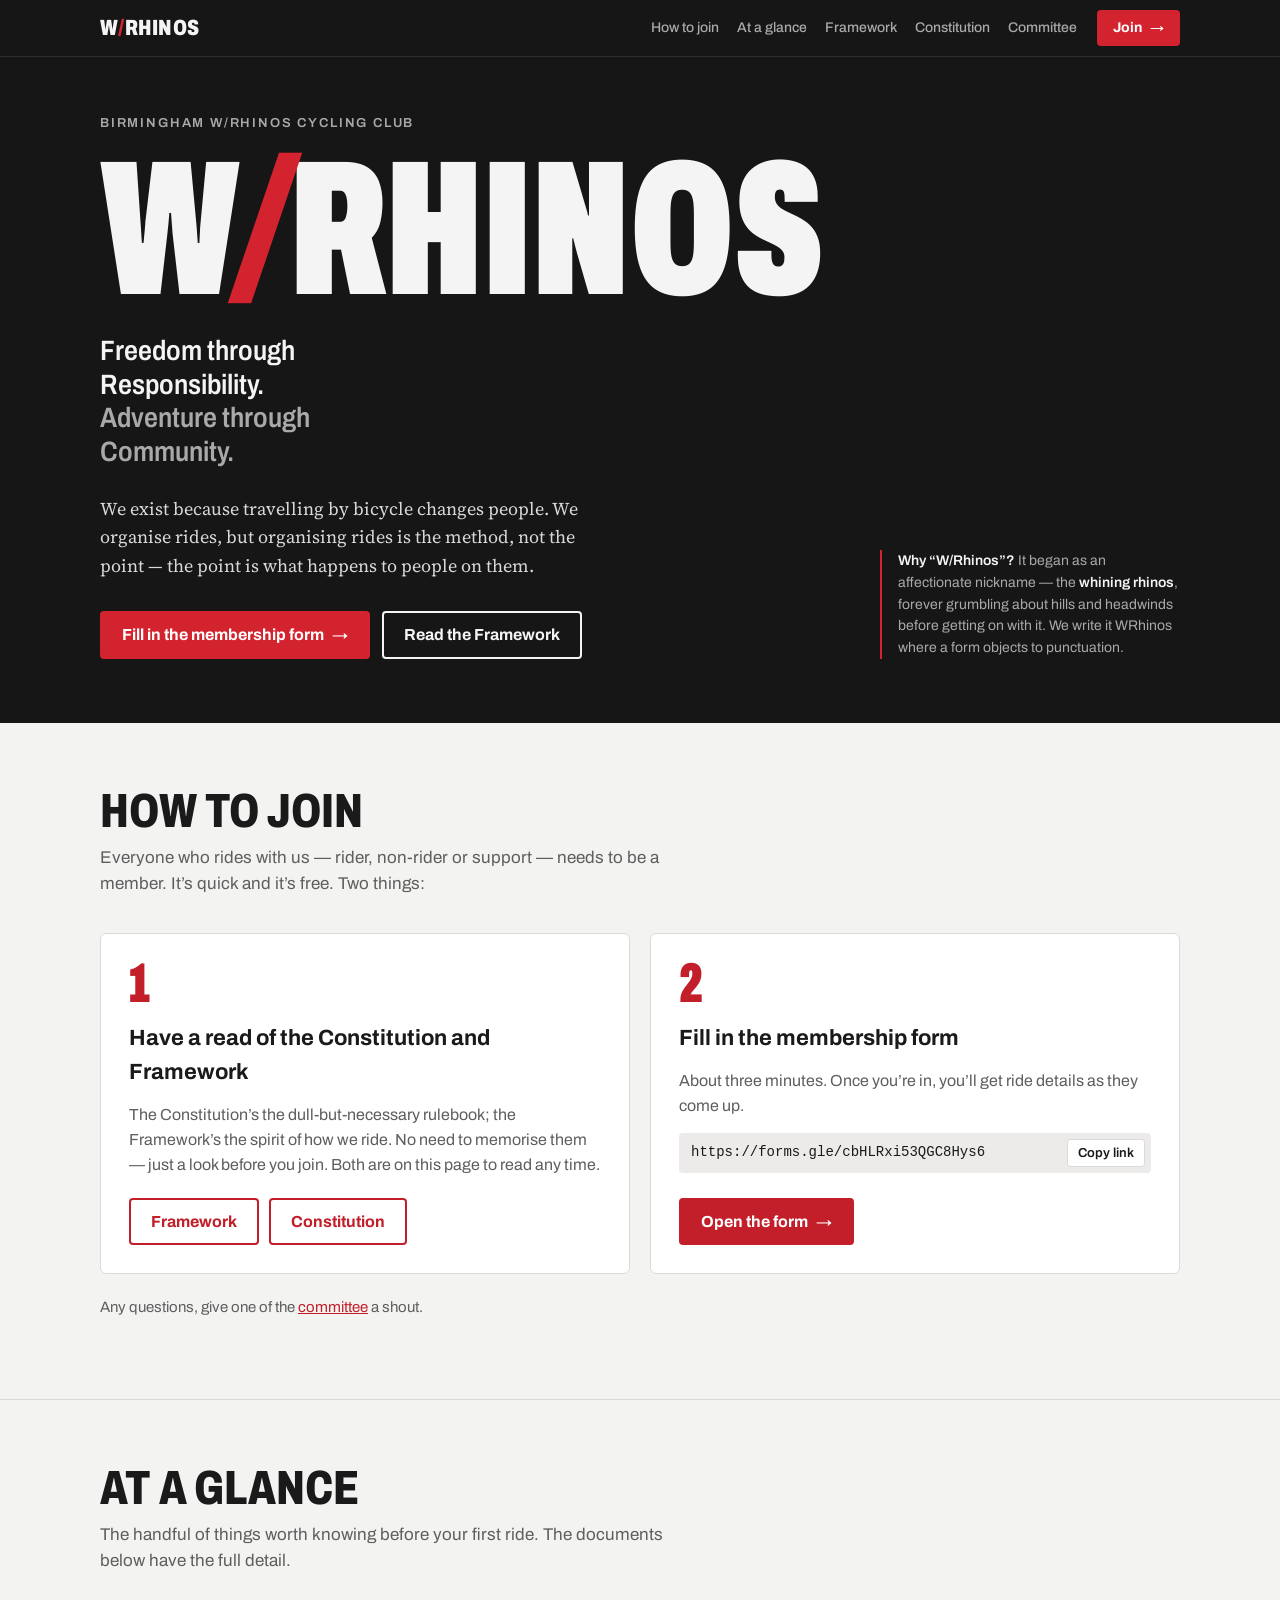
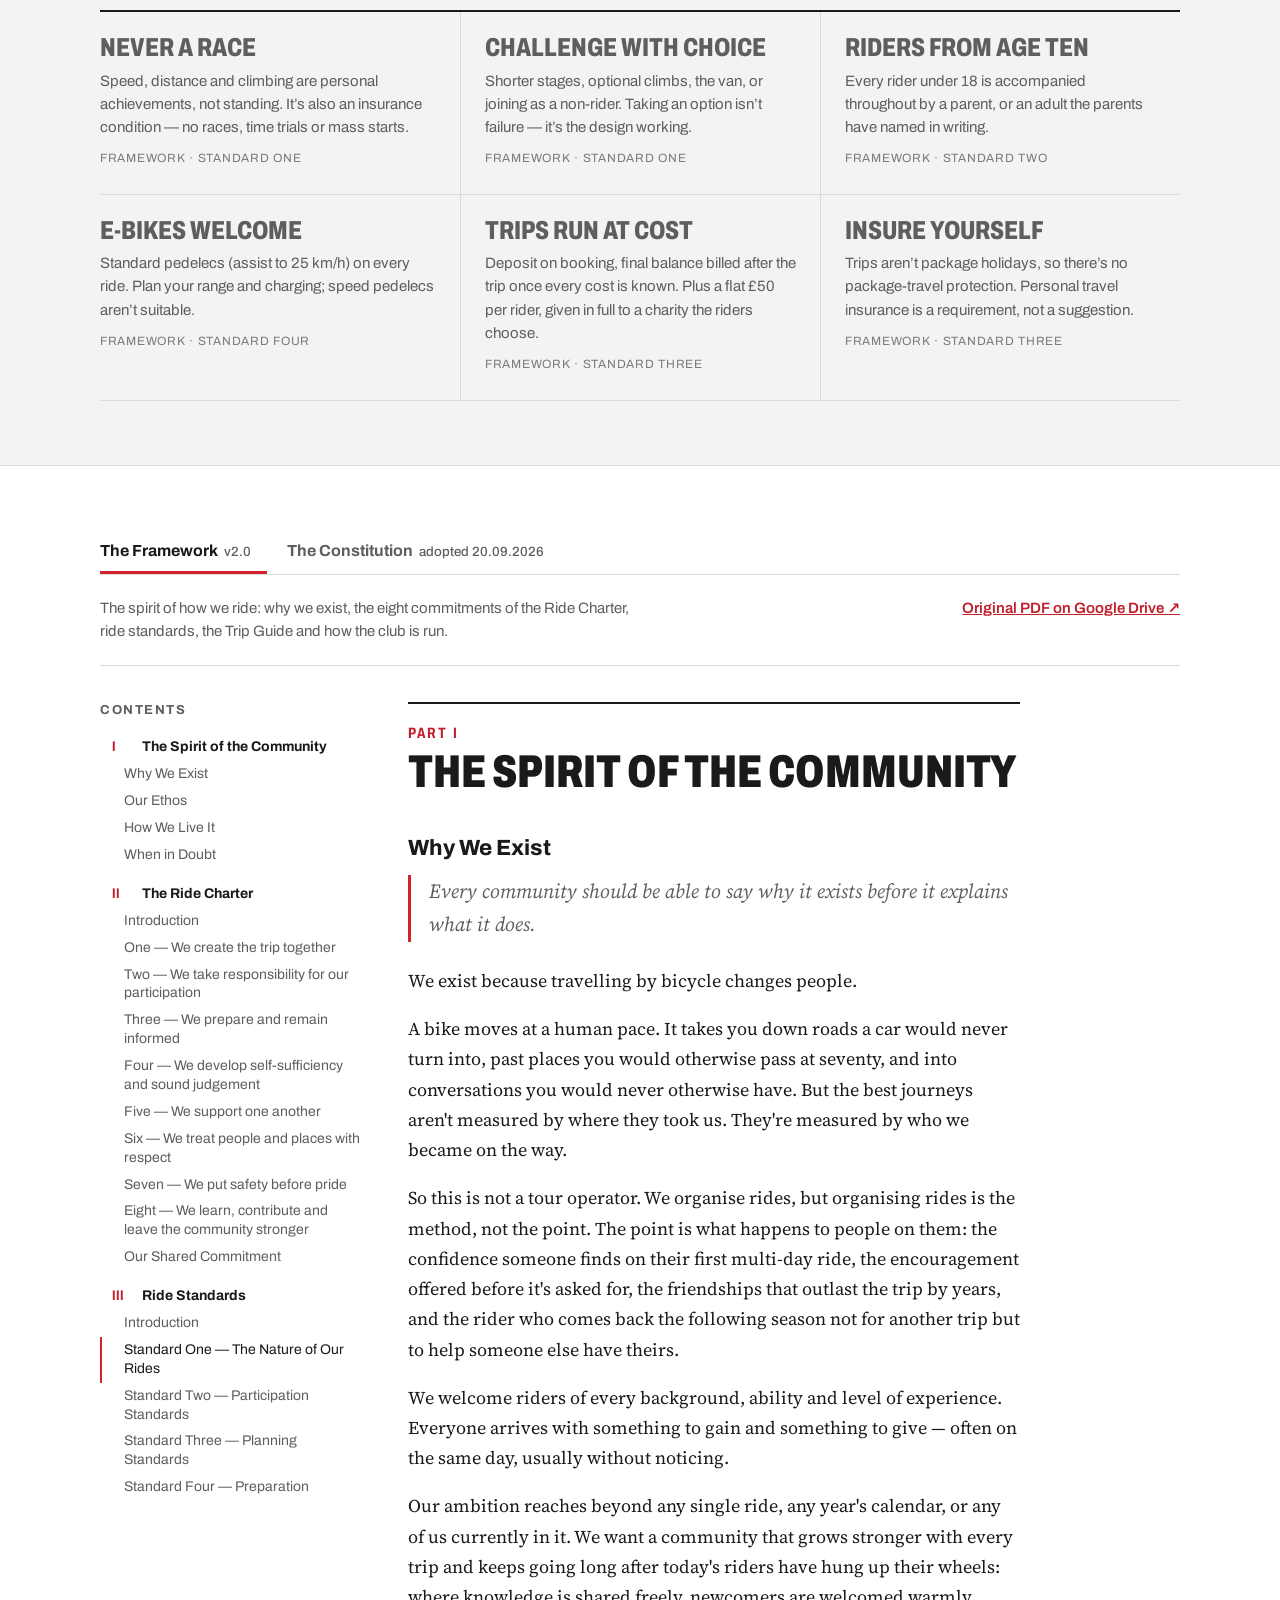
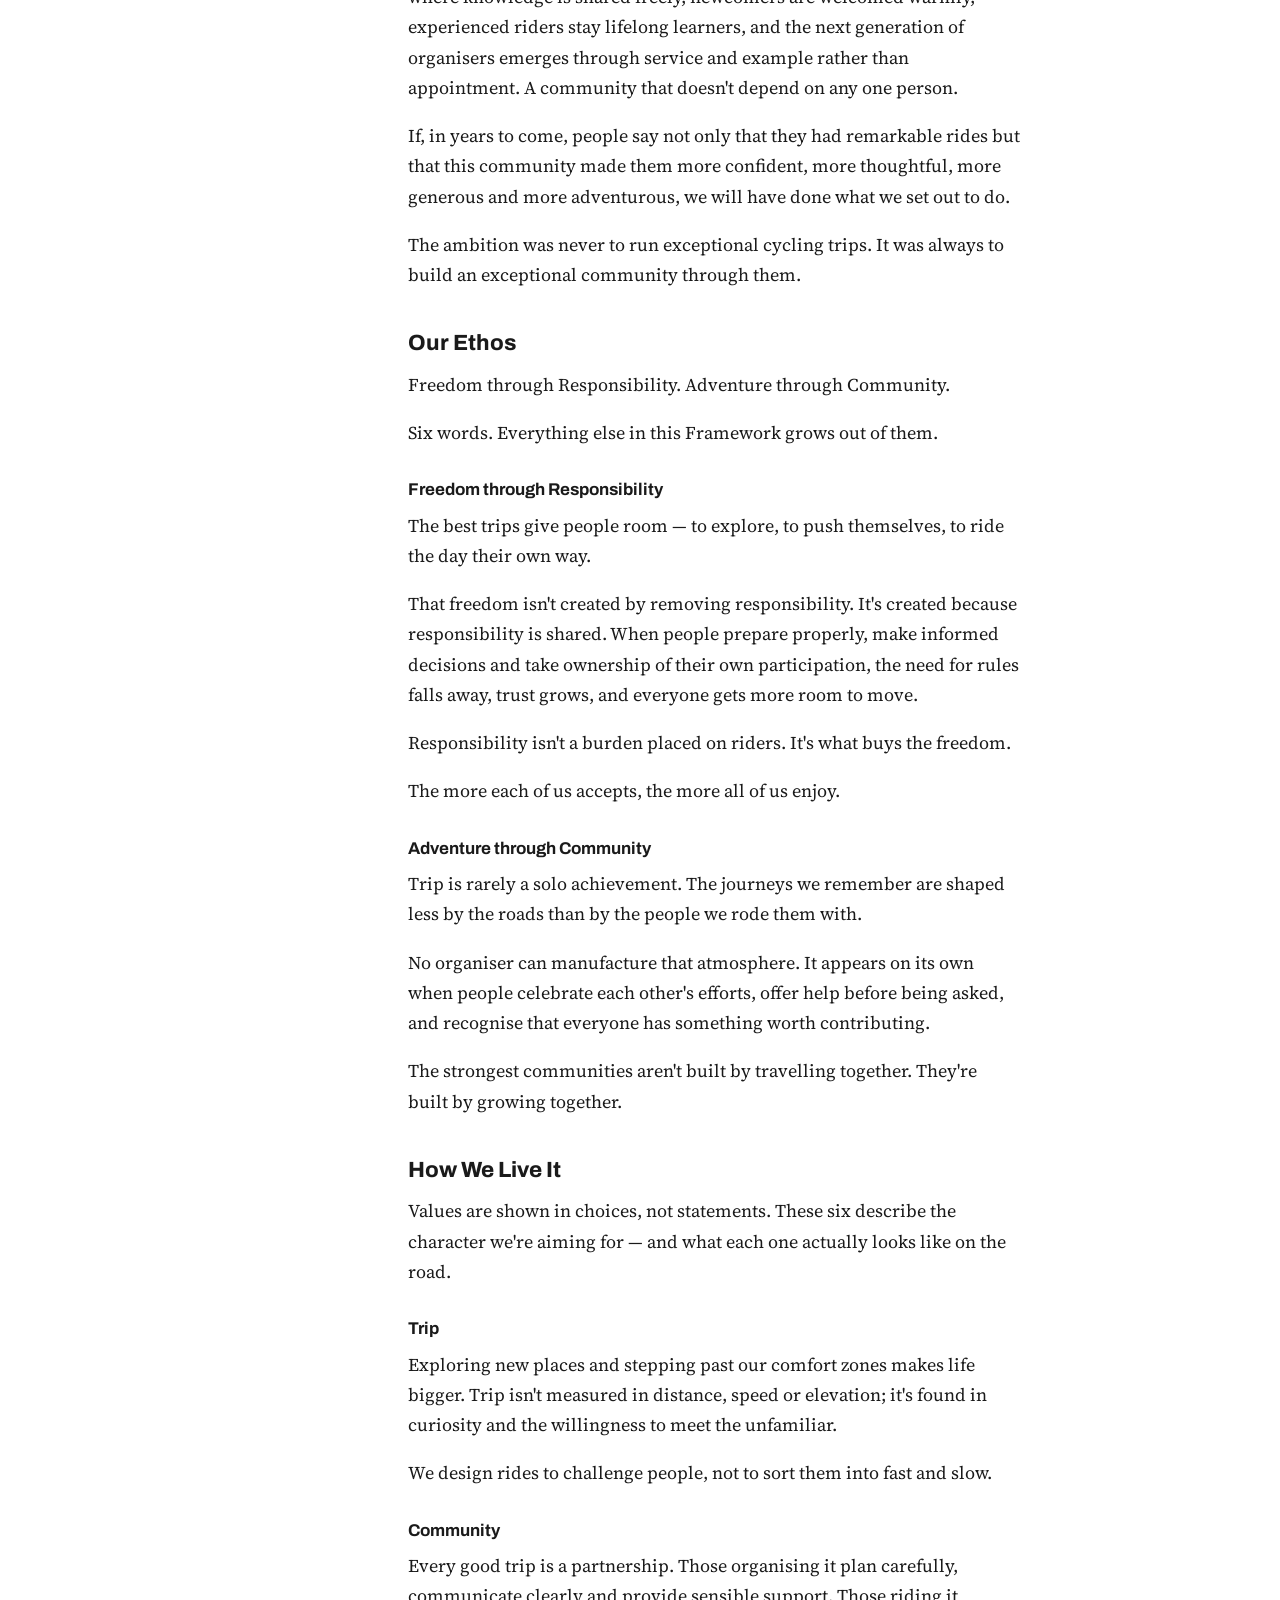
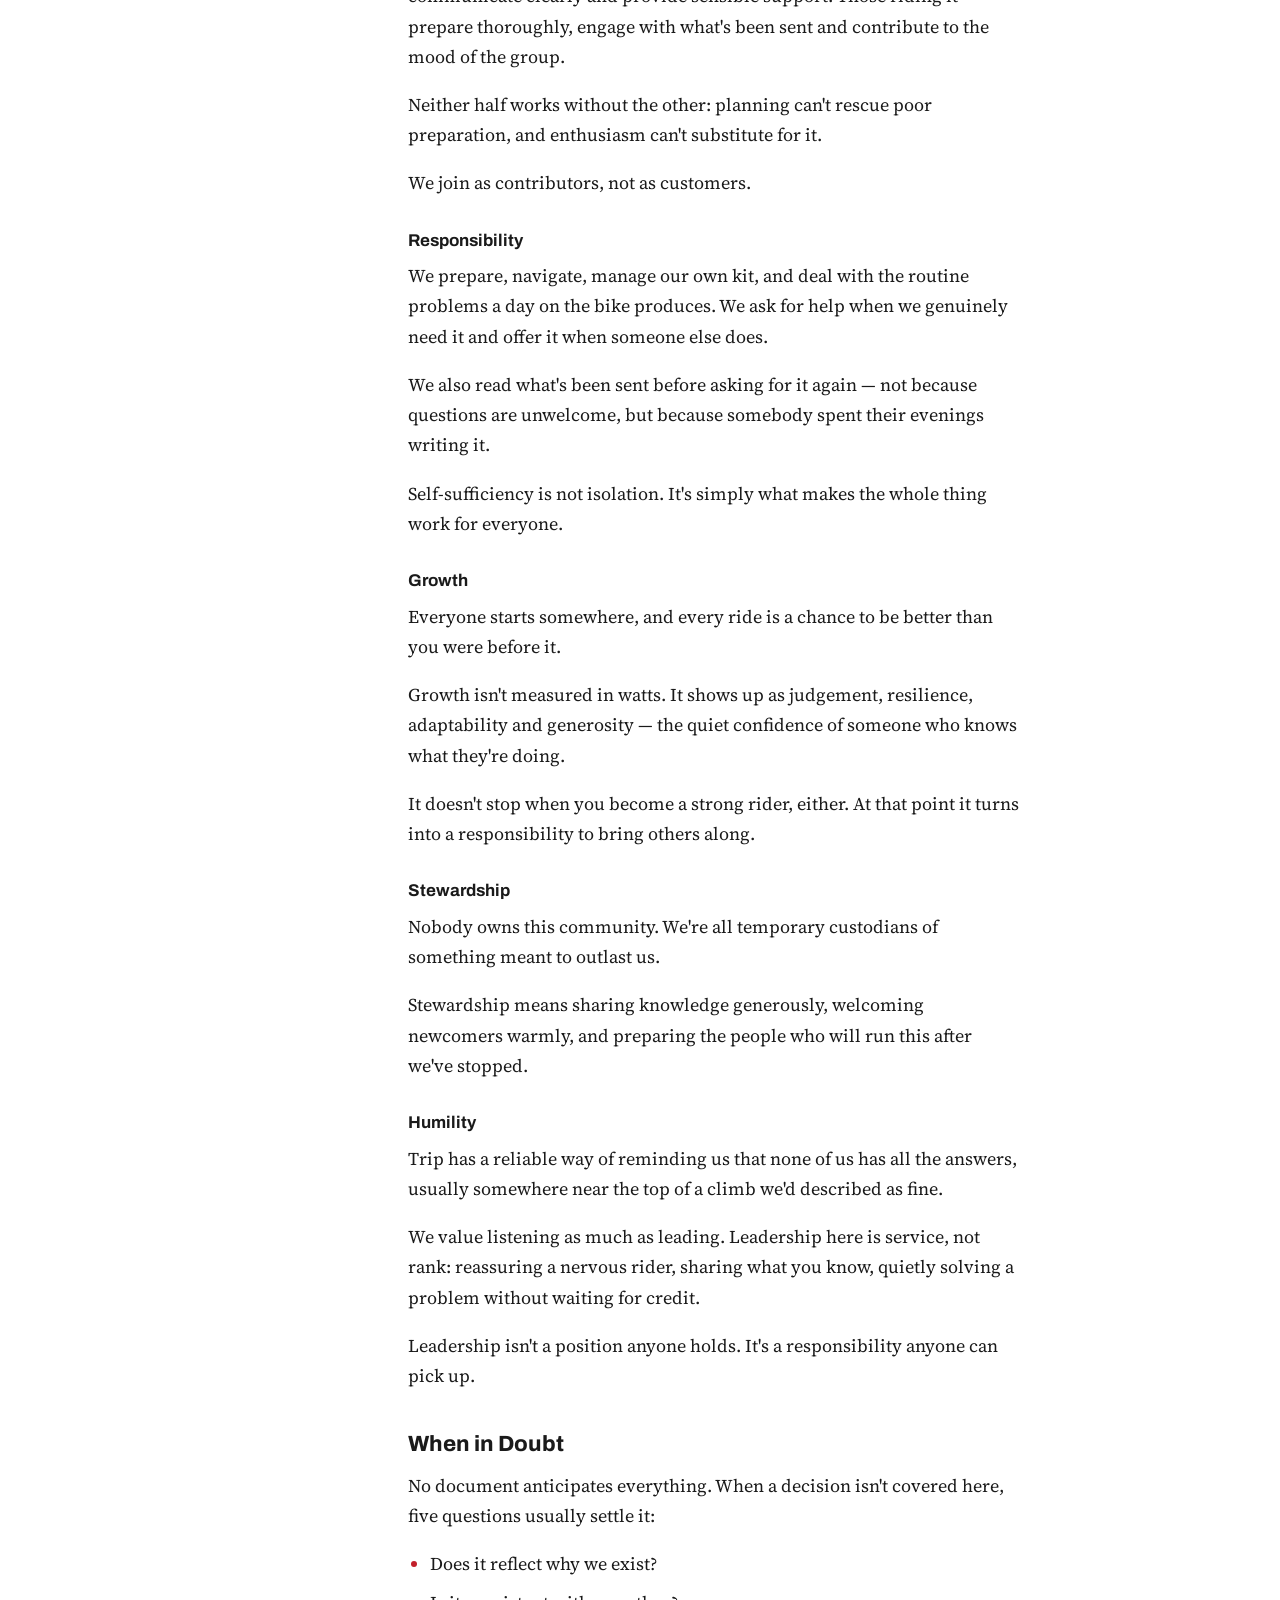
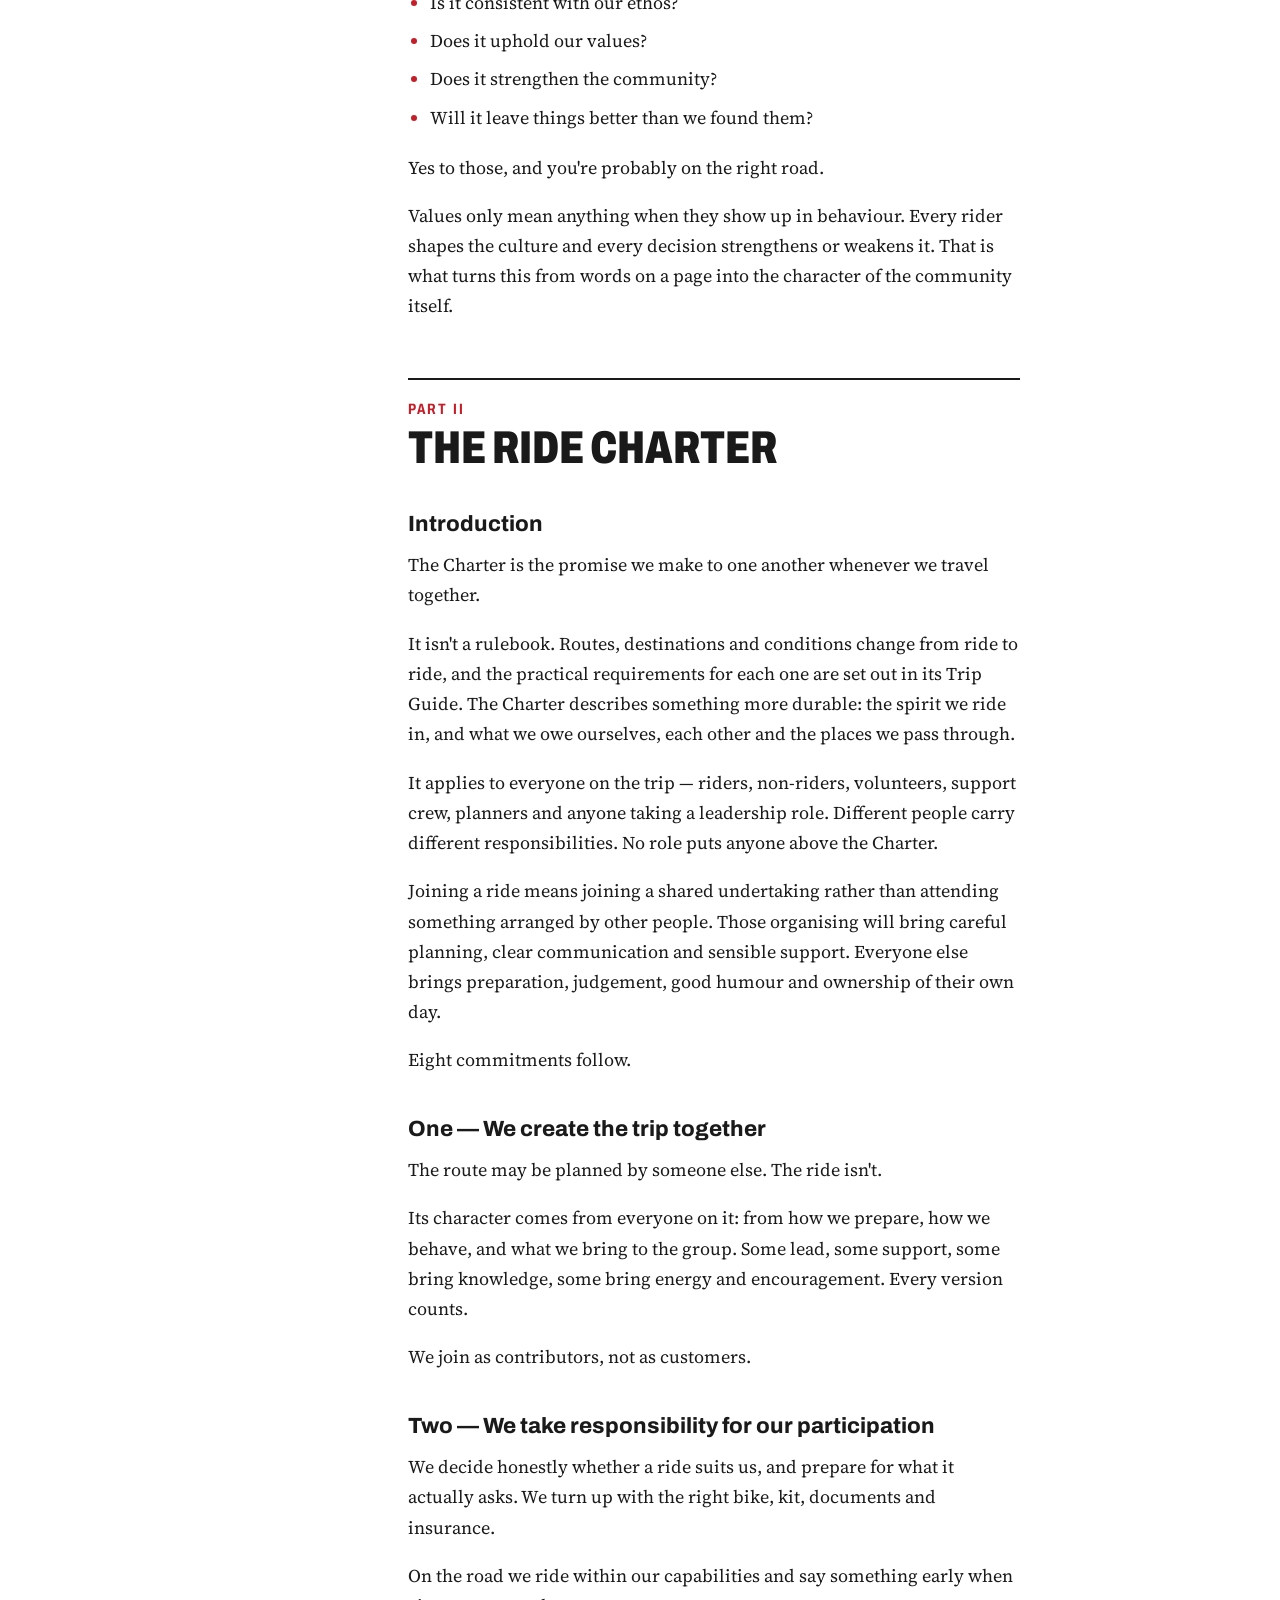
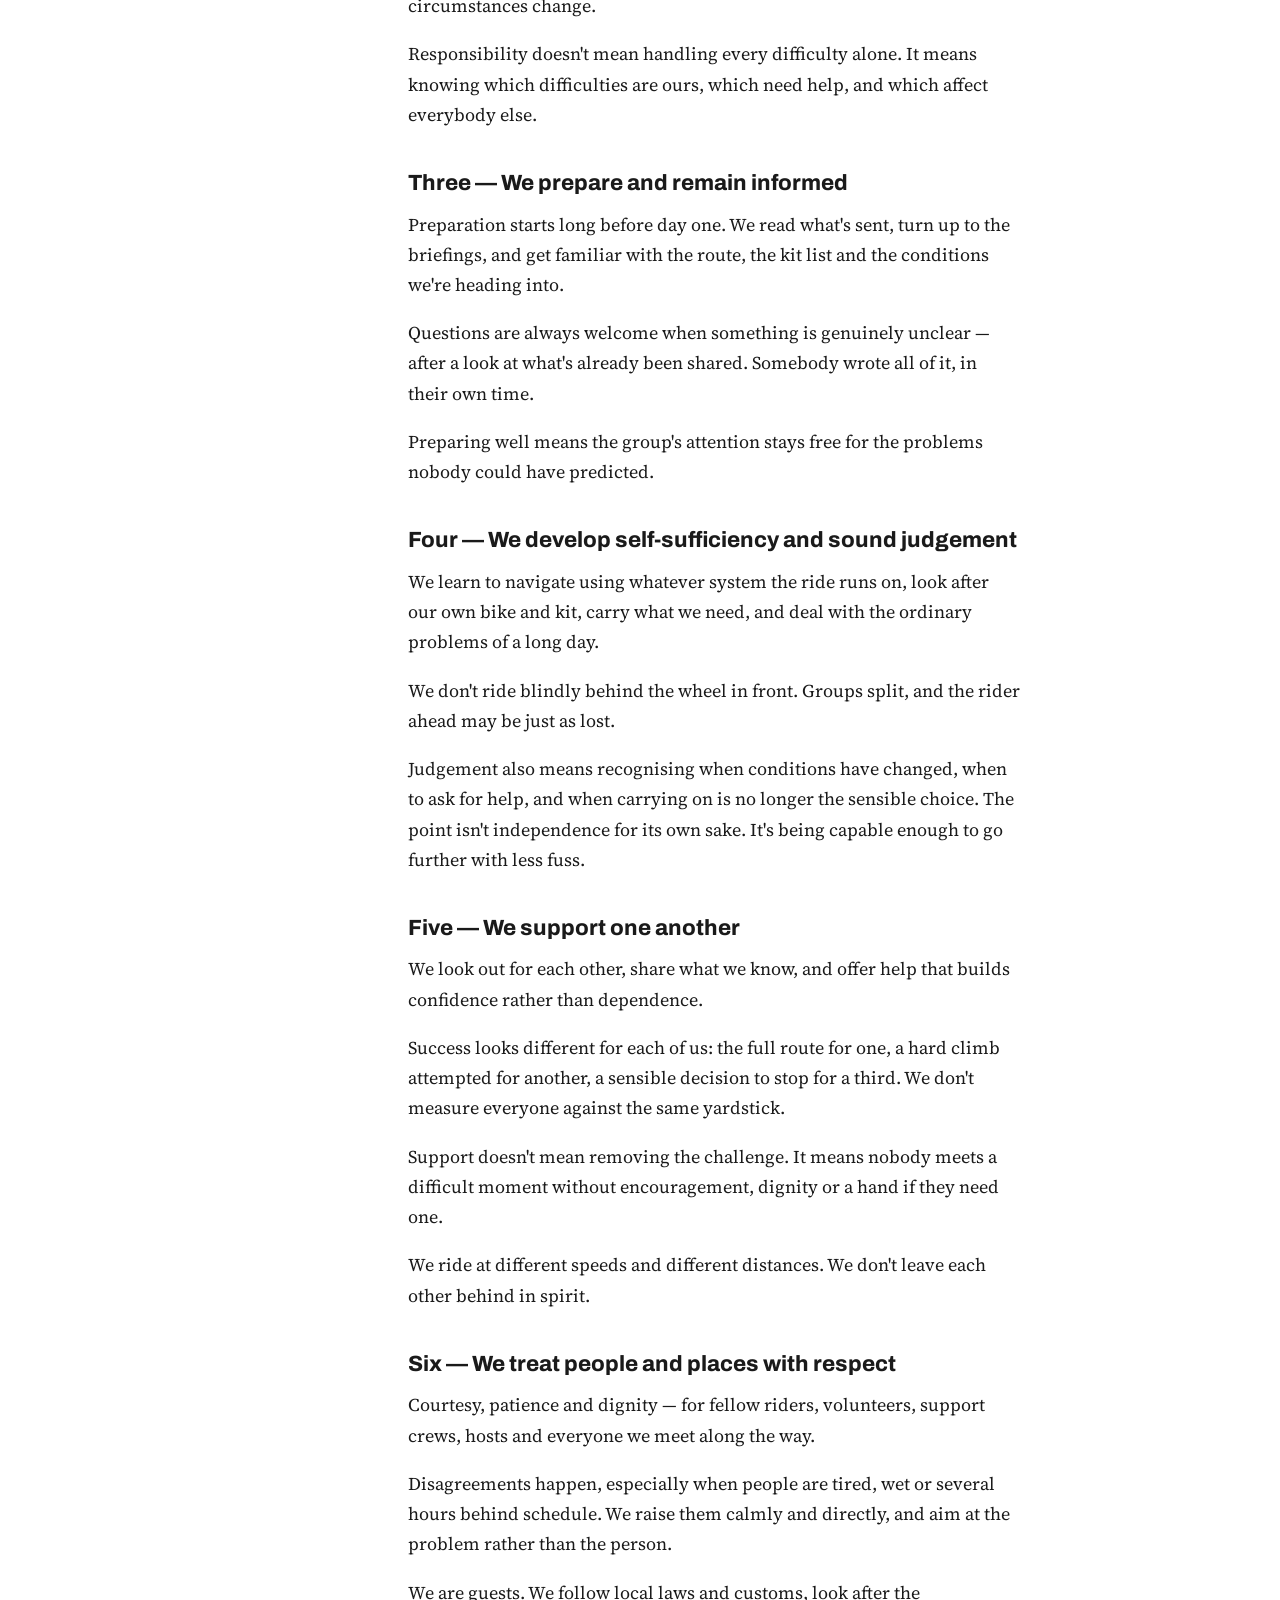
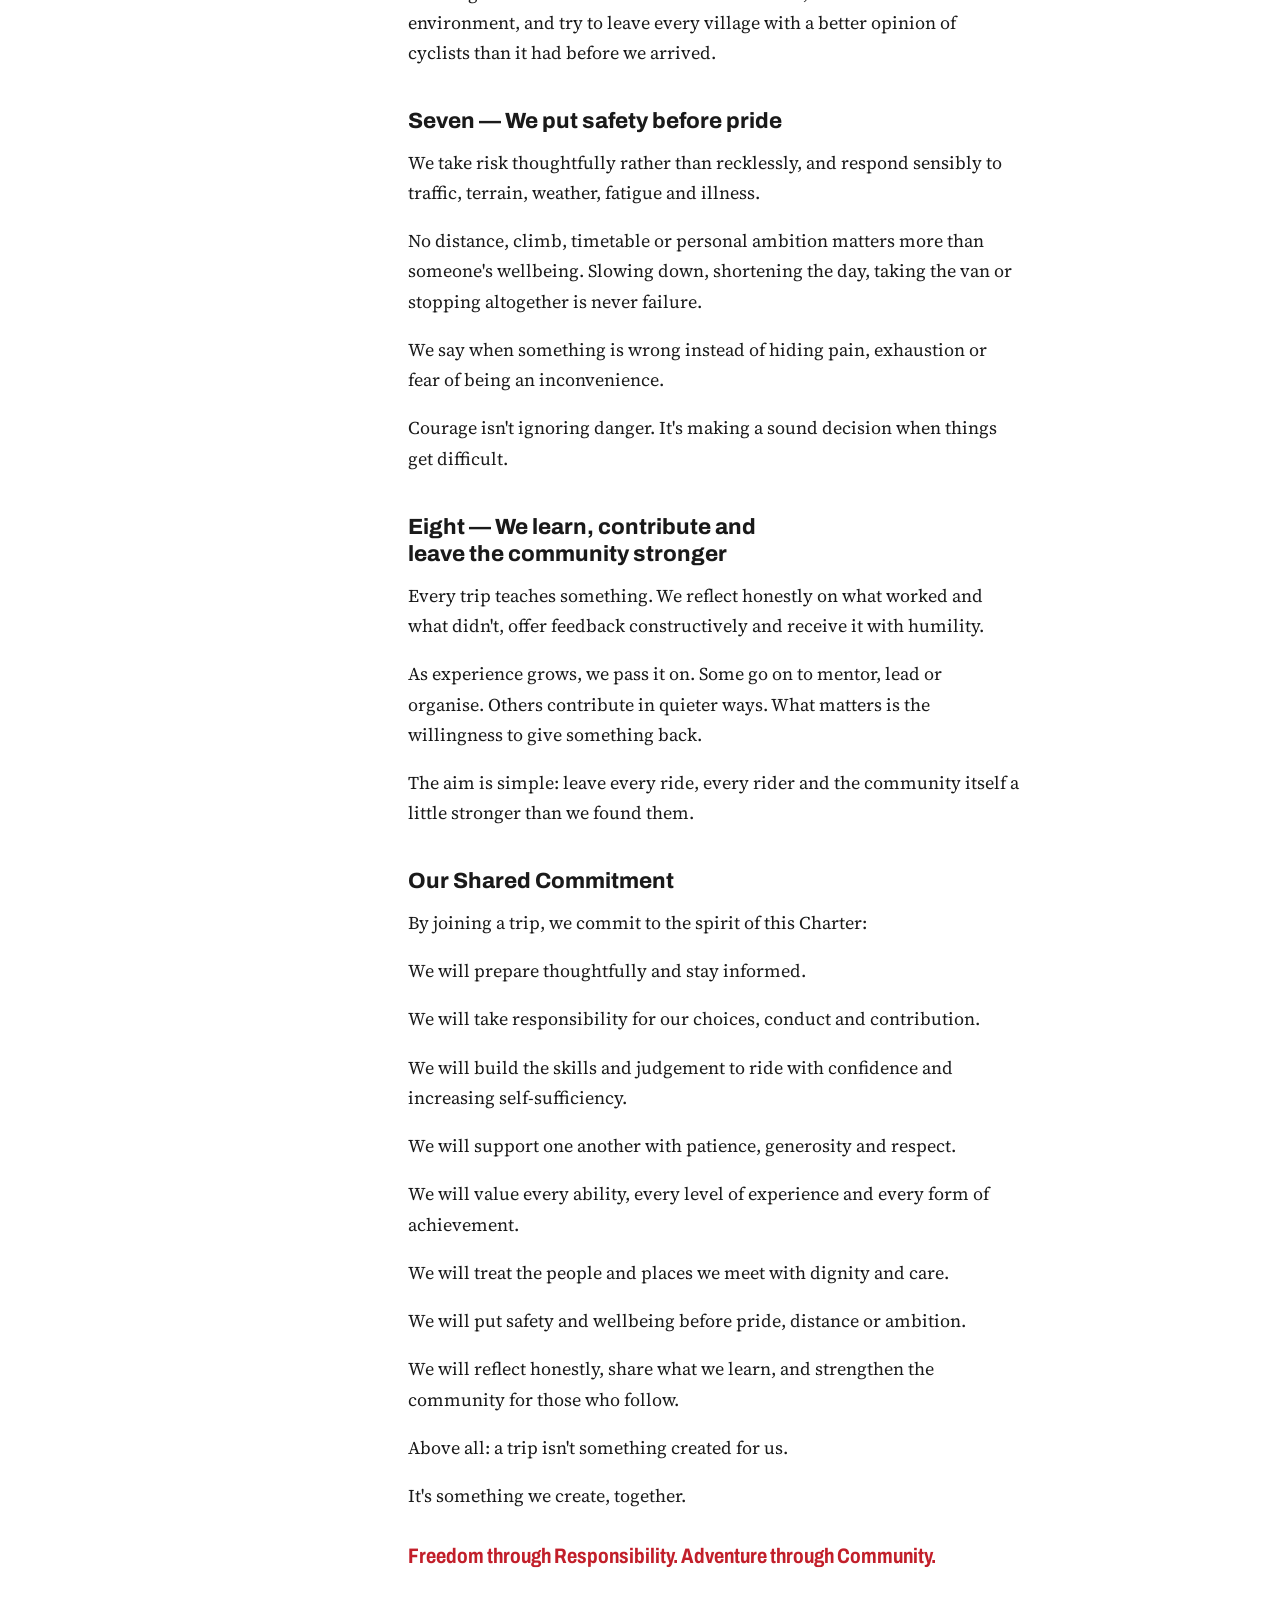
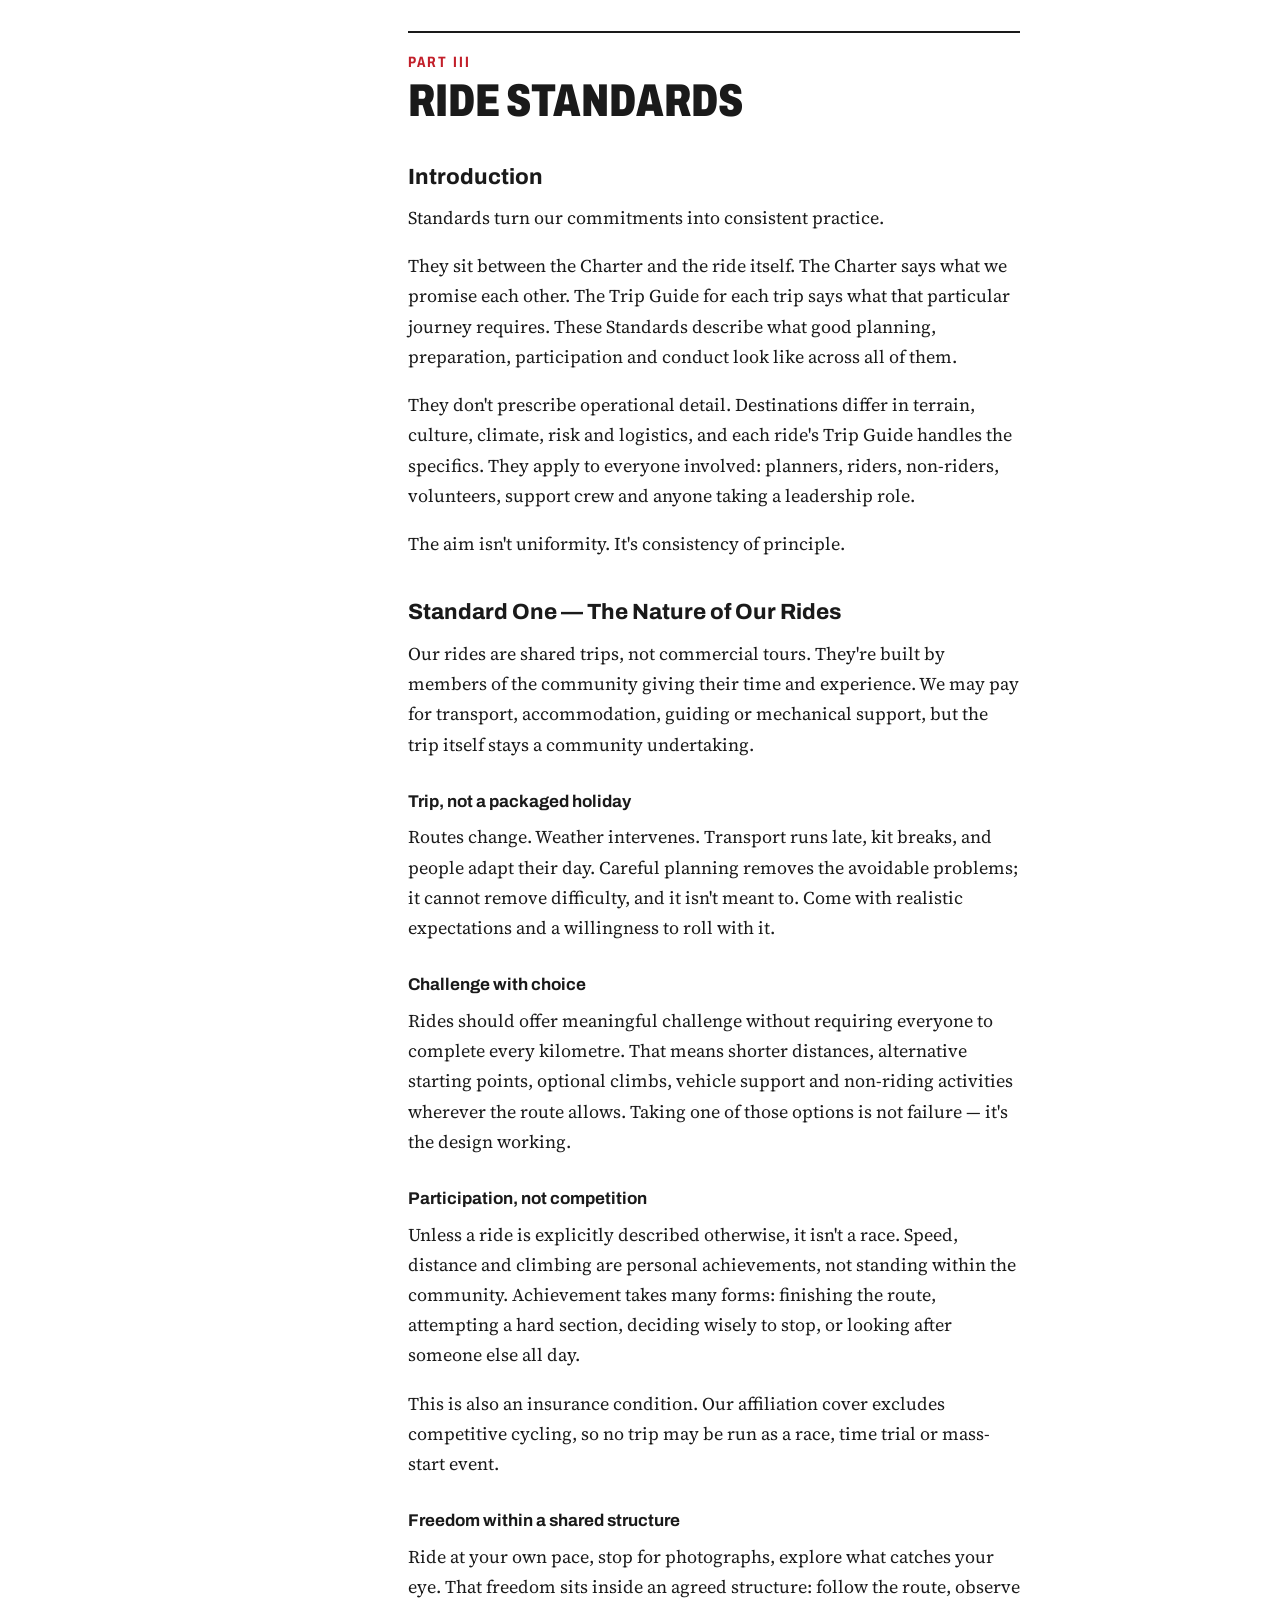
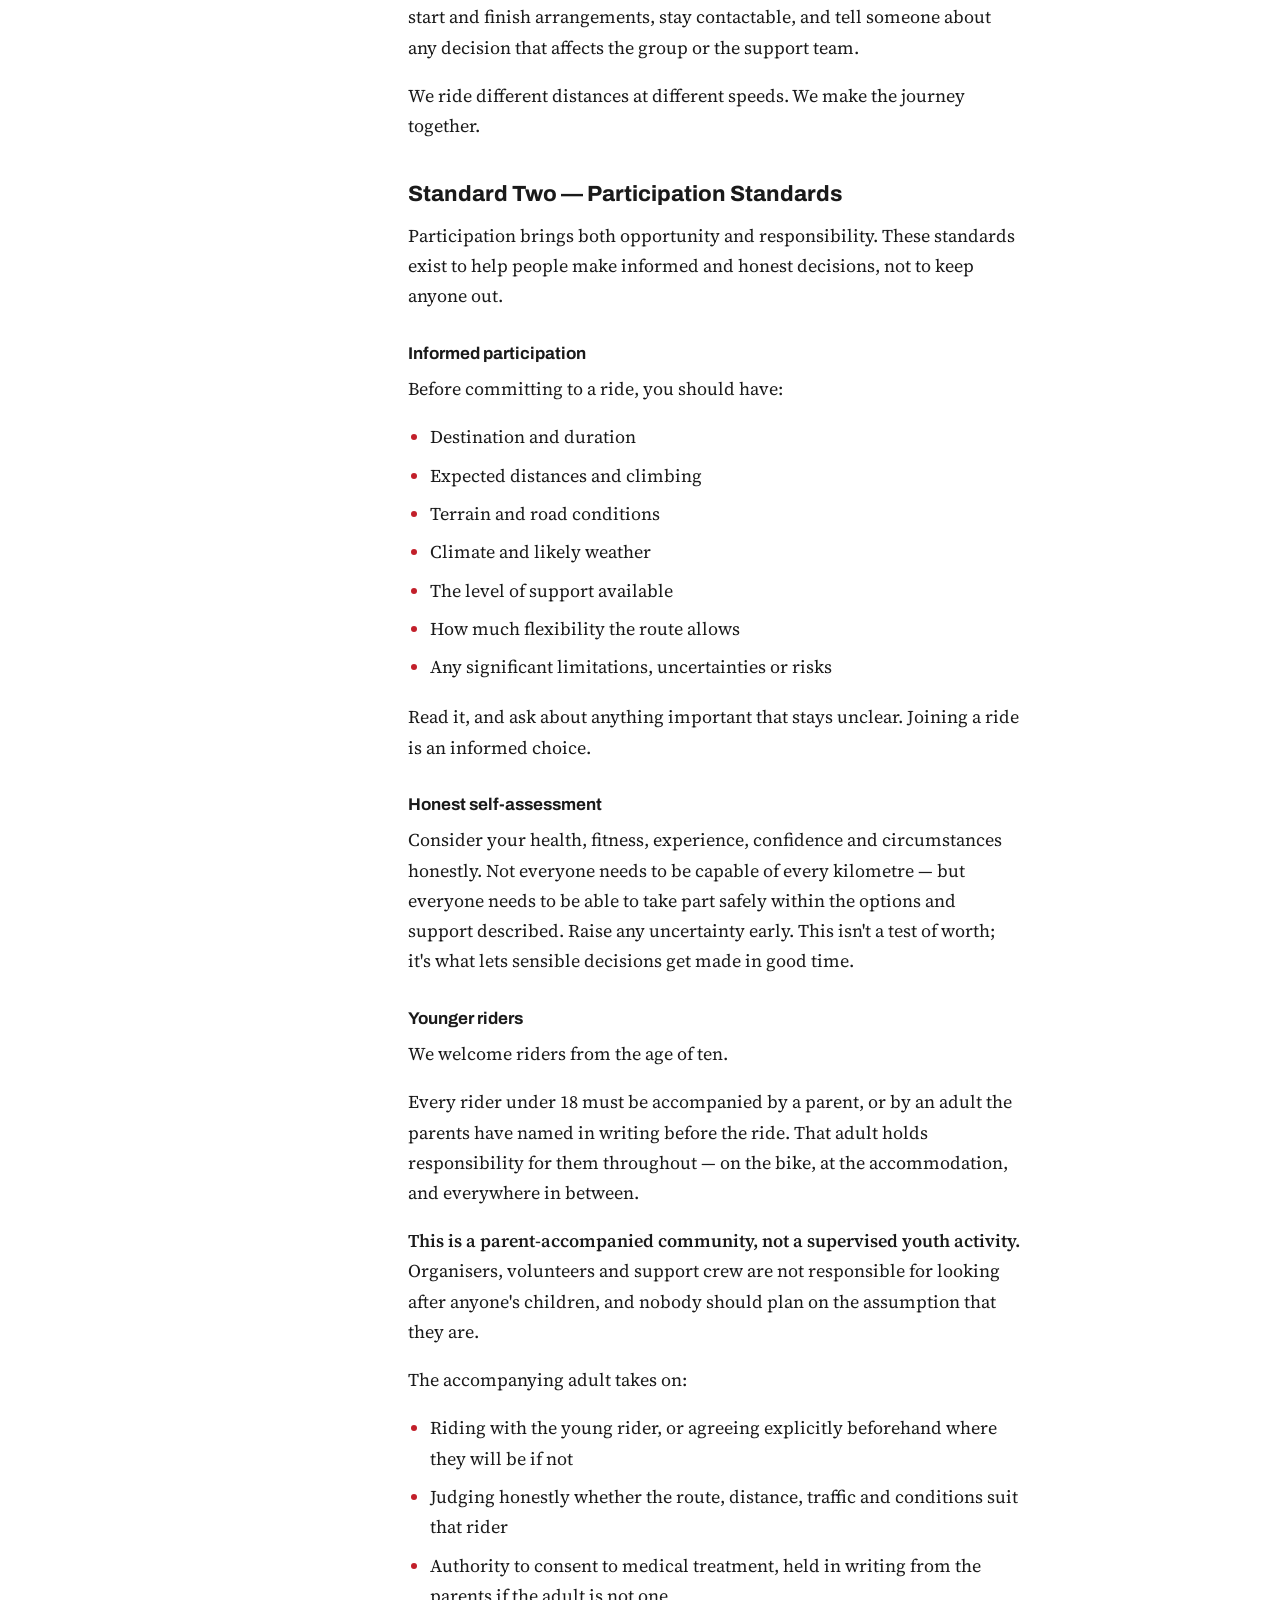
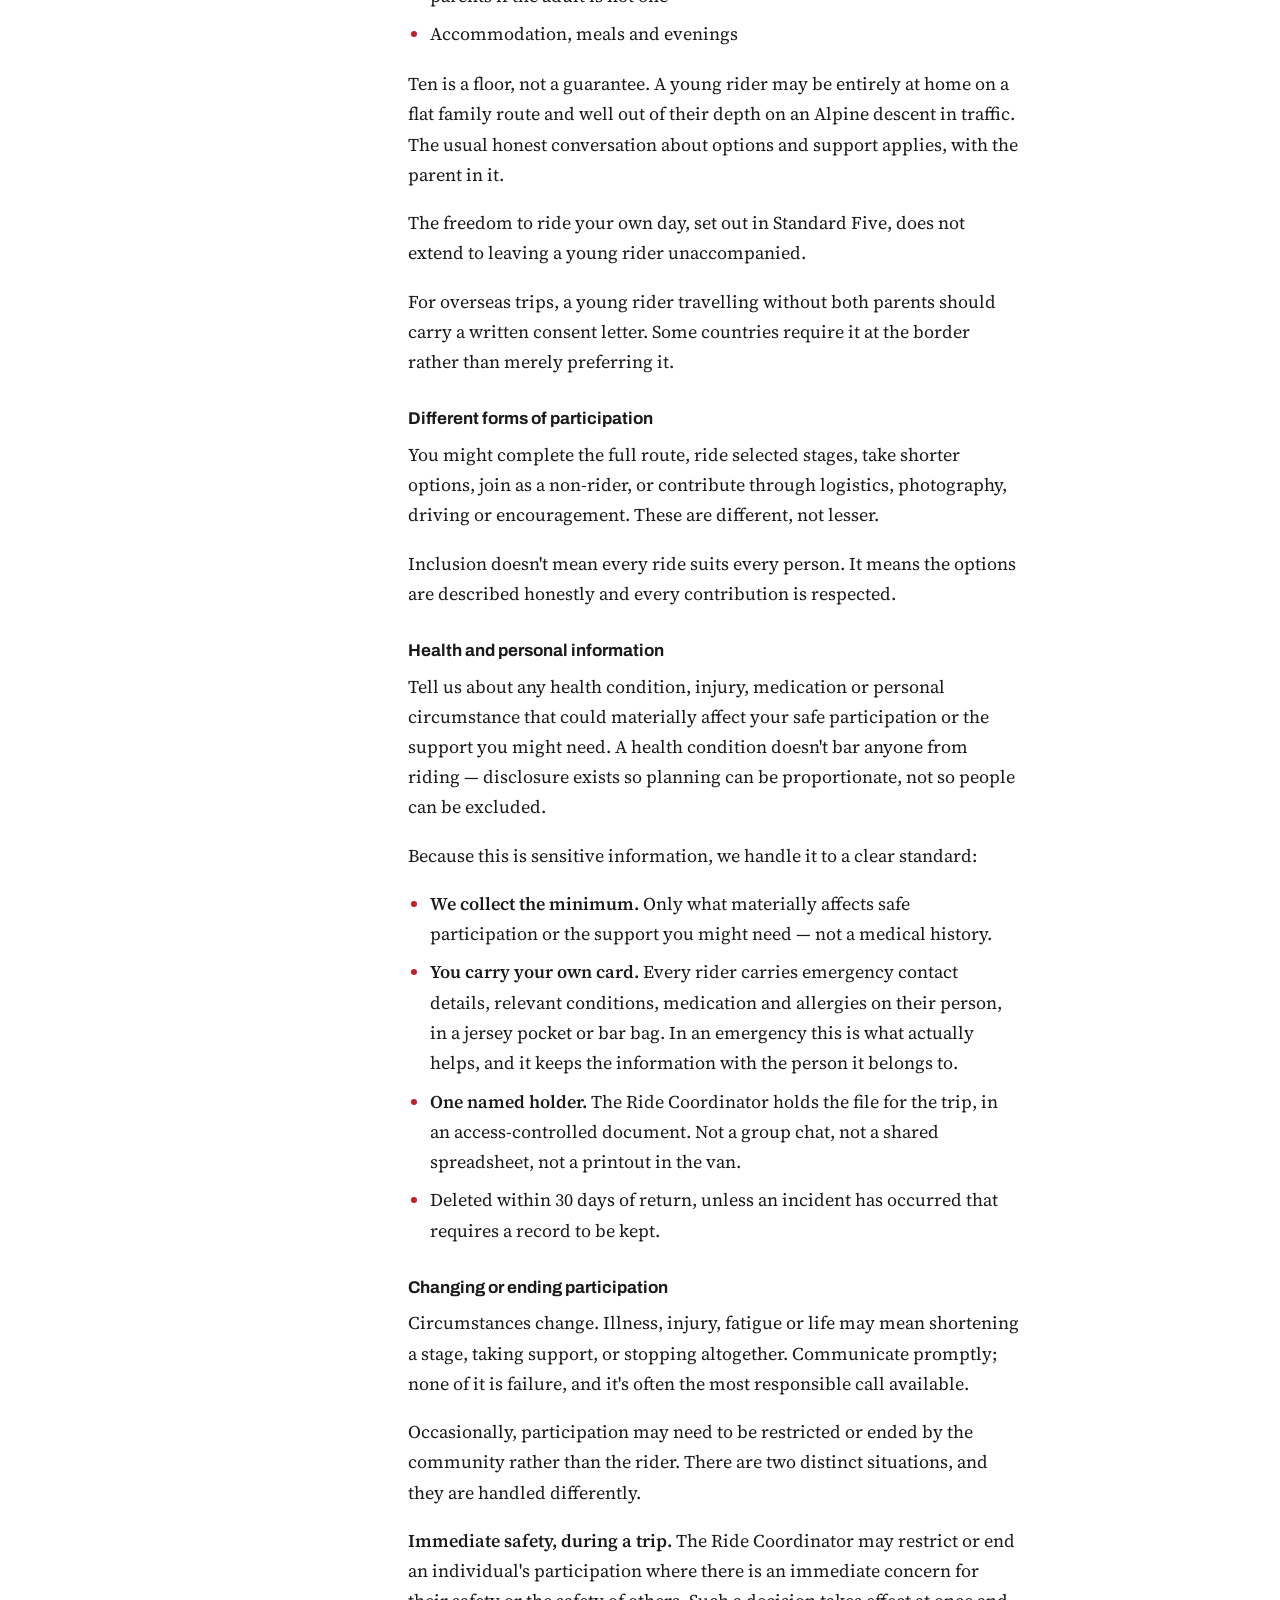
==== commit 030988b9: "Club colours from the logo; full committee and founding members Co-Authored-By: Claude Opus 5.5 <nor" ====
--- a/index.html
+++ b/index.html
@@ -11,10 +11,10 @@
 <link rel="stylesheet" href="https://fonts.googleapis.com/css2?family=Archivo:wdth,wght@62..125,400..900&family=Source+Serif+4:ital,opsz,wght@0,8..60,400;0,8..60,600;1,8..60,400&display=swap">
 <style>
 :root{
-  --ground:#F0F2EF; --surface:#FFFFFF; --ink:#1A2023; --muted:#586367; --rule:#D2D8D5;
-  --accent:#0C6A74; --accent-ink:#FFFFFF; --mark:#F2BE0A; --mark-ink:#1A2023;
-  --band:#1D282C; --band-ink:#EDF1F0; --band-muted:#A7B4B7; --band-rule:#34454A;
-  --tint:#E3E9E6;
+  --ground:#F3F3F2; --surface:#FFFFFF; --ink:#1A1A1A; --muted:#5E5E5E; --rule:#DADADA;
+  --accent:#C21F2A; --accent-ink:#FFFFFF; --mark:#D3232F; --mark-ink:#FFFFFF;
+  --band:#161616; --band-ink:#F4F4F4; --band-muted:#A9A9A9; --band-rule:#2E2E2E;
+  --tint:#ECEBEA;
   --display:"Archivo","Arial Narrow",system-ui,sans-serif;
   --sans:"Archivo",system-ui,-apple-system,"Segoe UI",sans-serif;
   --serif:"Source Serif 4",Georgia,"Times New Roman",serif;
@@ -23,16 +23,16 @@
 @media (prefers-color-scheme: dark){
   :root:not([data-theme="light"]){
     color-scheme:dark;
-    --ground:#111618; --surface:#182023; --ink:#E4EAE9; --muted:#9AA7AA; --rule:#2A3538;
-    --accent:#5BBDC6; --accent-ink:#0C1416; --tint:#1C272A;
-    --band:#0A0E0F; --band-ink:#E4EAE9; --band-muted:#8E9C9F; --band-rule:#243034;
+    --ground:#121212; --surface:#1B1B1B; --ink:#EDEDED; --muted:#A3A3A3; --rule:#2E2E2E;
+    --accent:#EE5A62; --accent-ink:#121212; --tint:#242424; --mark:#E0333E;
+    --band:#0A0A0A; --band-ink:#EDEDED; --band-muted:#8F8F8F; --band-rule:#262626;
   }
 }
 :root[data-theme="dark"]{
   color-scheme:dark;
-  --ground:#111618; --surface:#182023; --ink:#E4EAE9; --muted:#9AA7AA; --rule:#2A3538;
-  --accent:#5BBDC6; --accent-ink:#0C1416; --tint:#1C272A;
-  --band:#0A0E0F; --band-ink:#E4EAE9; --band-muted:#8E9C9F; --band-rule:#243034;
+  --ground:#121212; --surface:#1B1B1B; --ink:#EDEDED; --muted:#A3A3A3; --rule:#2E2E2E;
+    --accent:#EE5A62; --accent-ink:#121212; --tint:#242424; --mark:#E0333E;
+    --band:#0A0A0A; --band-ink:#EDEDED; --band-muted:#8F8F8F; --band-rule:#262626;
 }
 *{box-sizing:border-box}
 html{scroll-behavior:smooth; scroll-padding-top:calc(var(--top) + 72px)}
@@ -164,11 +164,15 @@
 .to-top{font-family:var(--sans); font-size:14px; font-weight:600}
 
 /* committee */
-.committee .officers{display:flex; flex-wrap:wrap; gap:16px 48px; margin:0 0 20px}
+.committee .officers{gap:20px 40px; margin:0 0 20px}
 .officers dt{font-size:12px; letter-spacing:.12em; text-transform:uppercase; color:var(--muted)}
 .officers dd{margin:4px 0 0; font-family:var(--display); font-stretch:80%; font-weight:750; font-size:28px; line-height:1.1}
 .committee p{color:var(--muted); max-width:60ch}
 
+.founders-h{font-size:13px; font-weight:700; letter-spacing:.12em; text-transform:uppercase; color:var(--muted); margin:36px 0 12px; padding-top:24px; border-top:1px solid var(--rule)}
+.founders{list-style:none; margin:0 0 28px; padding:0; display:flex; flex-wrap:wrap; gap:8px}
+.founders li{background:var(--surface); border:1px solid var(--rule); border-radius:999px; padding:6px 14px; font-weight:600; font-size:15px}
+.committee .officers{display:grid; grid-template-columns:repeat(auto-fill, minmax(200px,1fr))}
 footer{background:var(--band); color:var(--band-muted); padding-block:32px; font-size:14px}
 footer .wrap{display:flex; flex-wrap:wrap; gap:10px 32px; justify-content:space-between}
 footer a{color:var(--band-ink)}
@@ -299,8 +303,18 @@
   <section class="block committee" id="committee">
     <div class="wrap">
       <h2 class="sec">The committee</h2>
-      <p class="sec-lead">Questions about joining, rides or anything in the documents — give one of us a shout.</p>
-      <dl class="officers"><div><dt>Chair</dt><dd>Ram Sugavanam</dd></div><div><dt>Secretary</dt><dd>Maninder Kalkat</dd></div><div><dt>Treasurer</dt><dd>Manoj Sukumaran</dd></div></dl>
+      <p class="sec-lead">Your committee, who drew the short straws. Questions about joining, rides or anything in the documents — give one of us a shout.</p>
+      <dl class="officers">
+        <div><dt>Chair</dt><dd>Ram Sugavanam</dd></div>
+        <div><dt>Secretary</dt><dd>Maninder Kalkat</dd></div>
+        <div><dt>Treasurer</dt><dd>Manoj Sukumaran</dd></div>
+        <div><dt>Safeguarding</dt><dd>Pallavi Latthe</dd></div>
+        <div><dt>Data protection</dt><dd>Arasu Rayen</dd></div>
+      </dl>
+      <h3 class="founders-h">The founding members who got us here</h3>
+      <ul class="founders">
+        <li>Ram Sugavanam</li><li>Maninder Kalkat</li><li>Manoj Sukumaran</li><li>Pallavi Latthe</li><li>Arasu Rayen</li><li>Anupam Gupta</li><li>Aaron Dardi</li><li>Ravinder Kalkat</li><li>Kalpa Sundar</li>
+      </ul>
       <p>Leadership here is service, not rank. It isn’t a position anyone holds; it’s a responsibility anyone can pick up.</p>
     </div>
   </section>
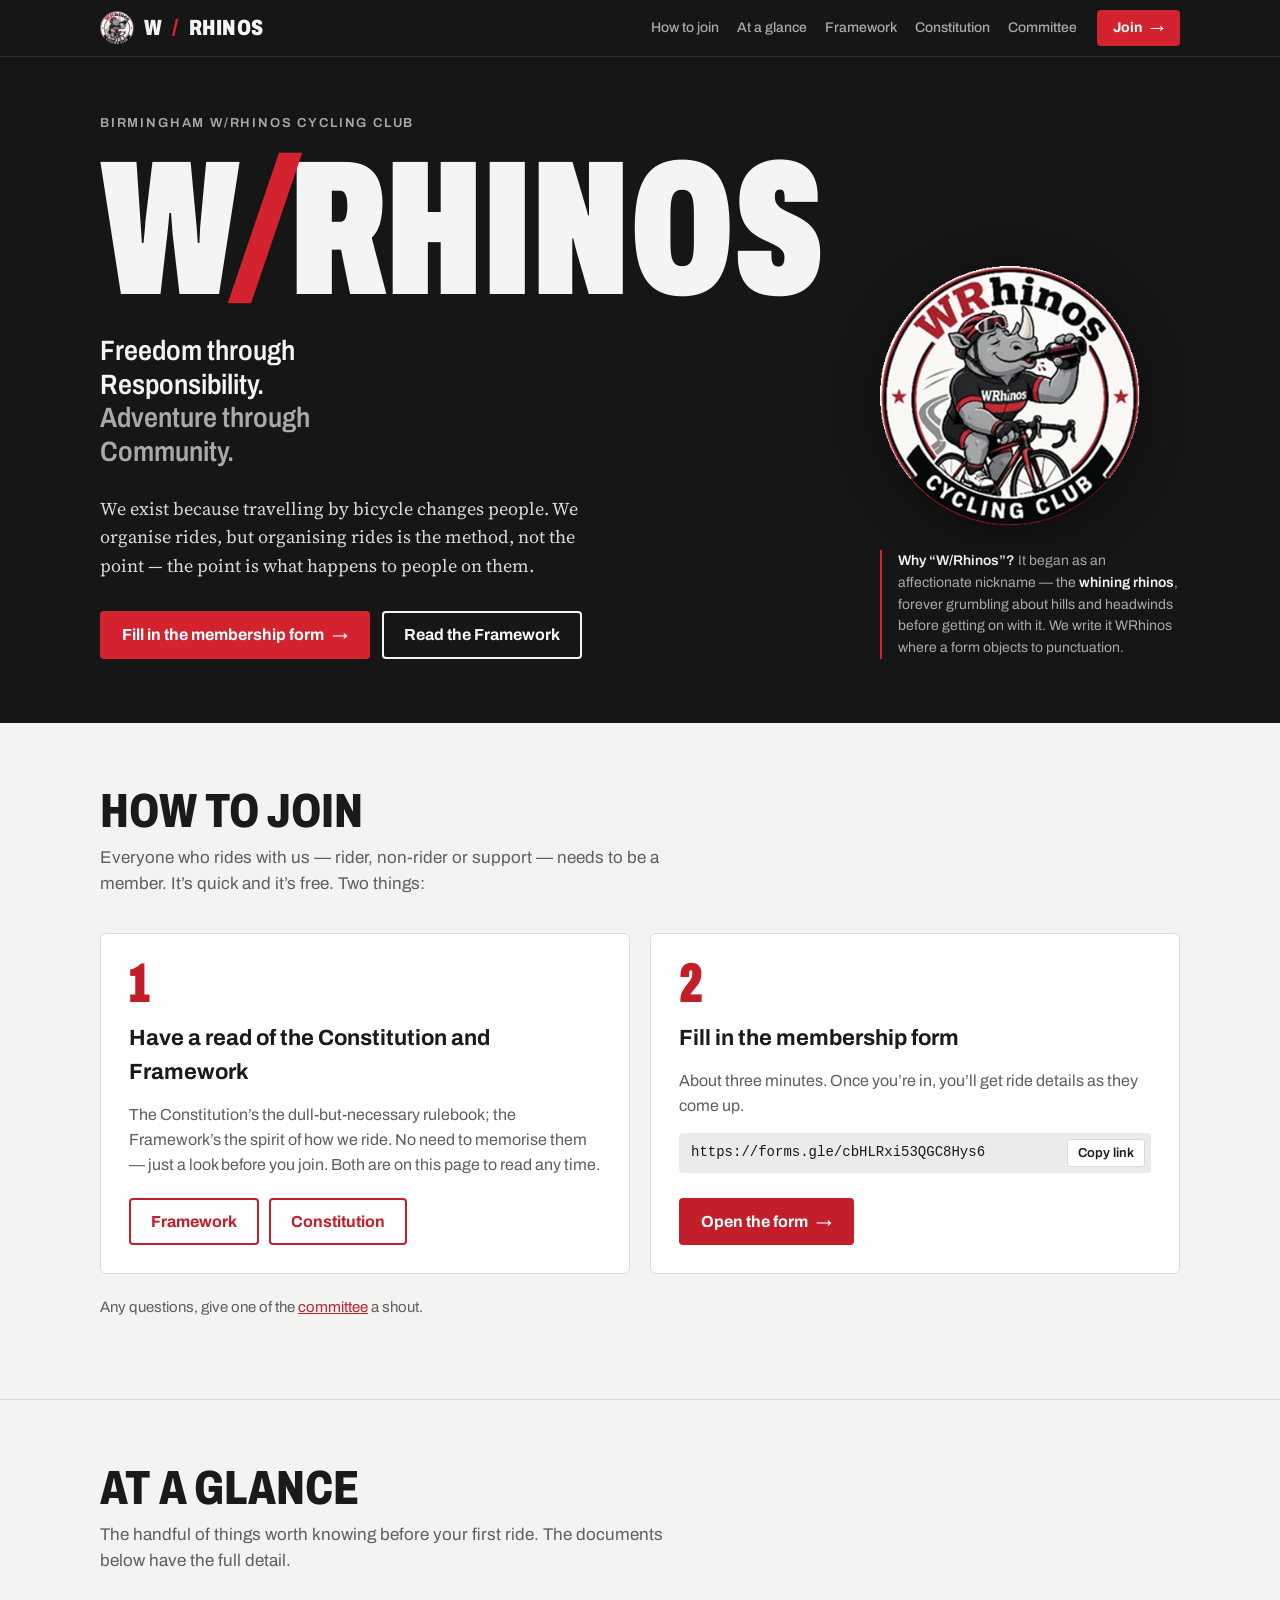
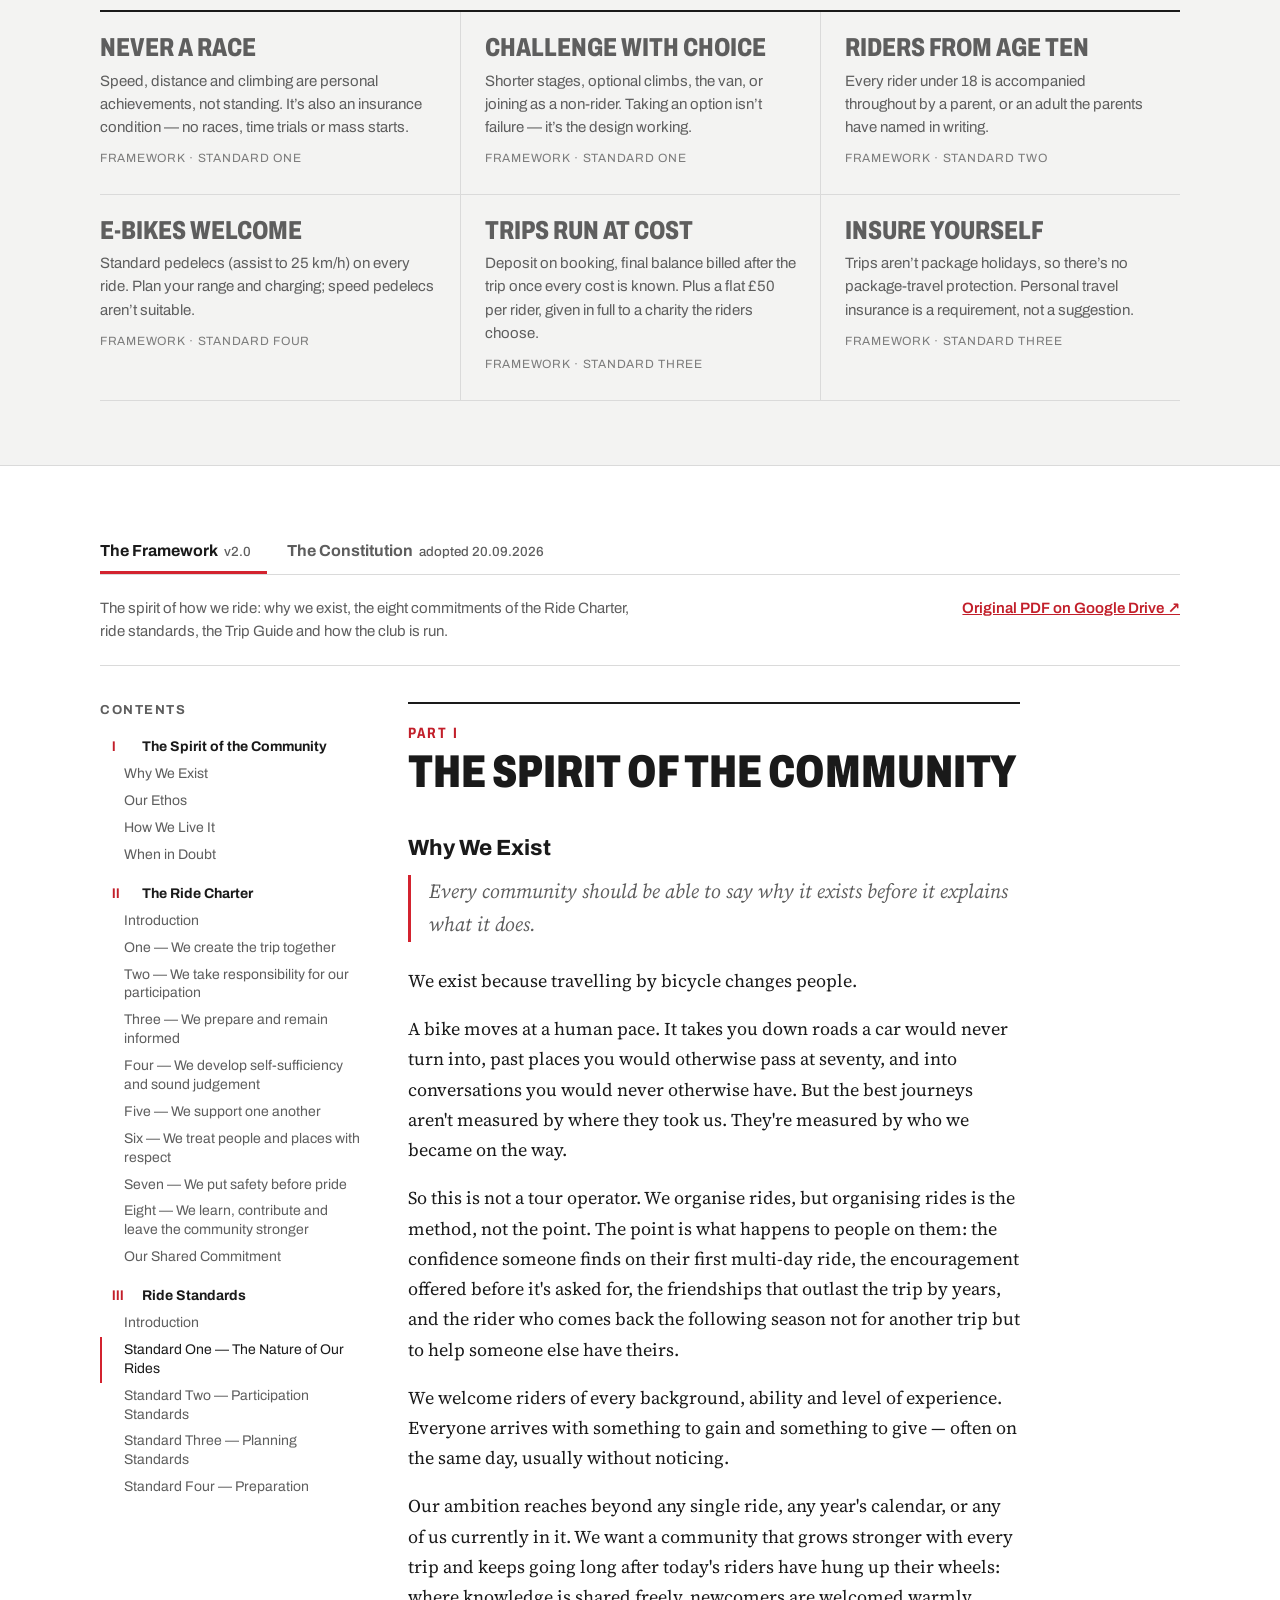
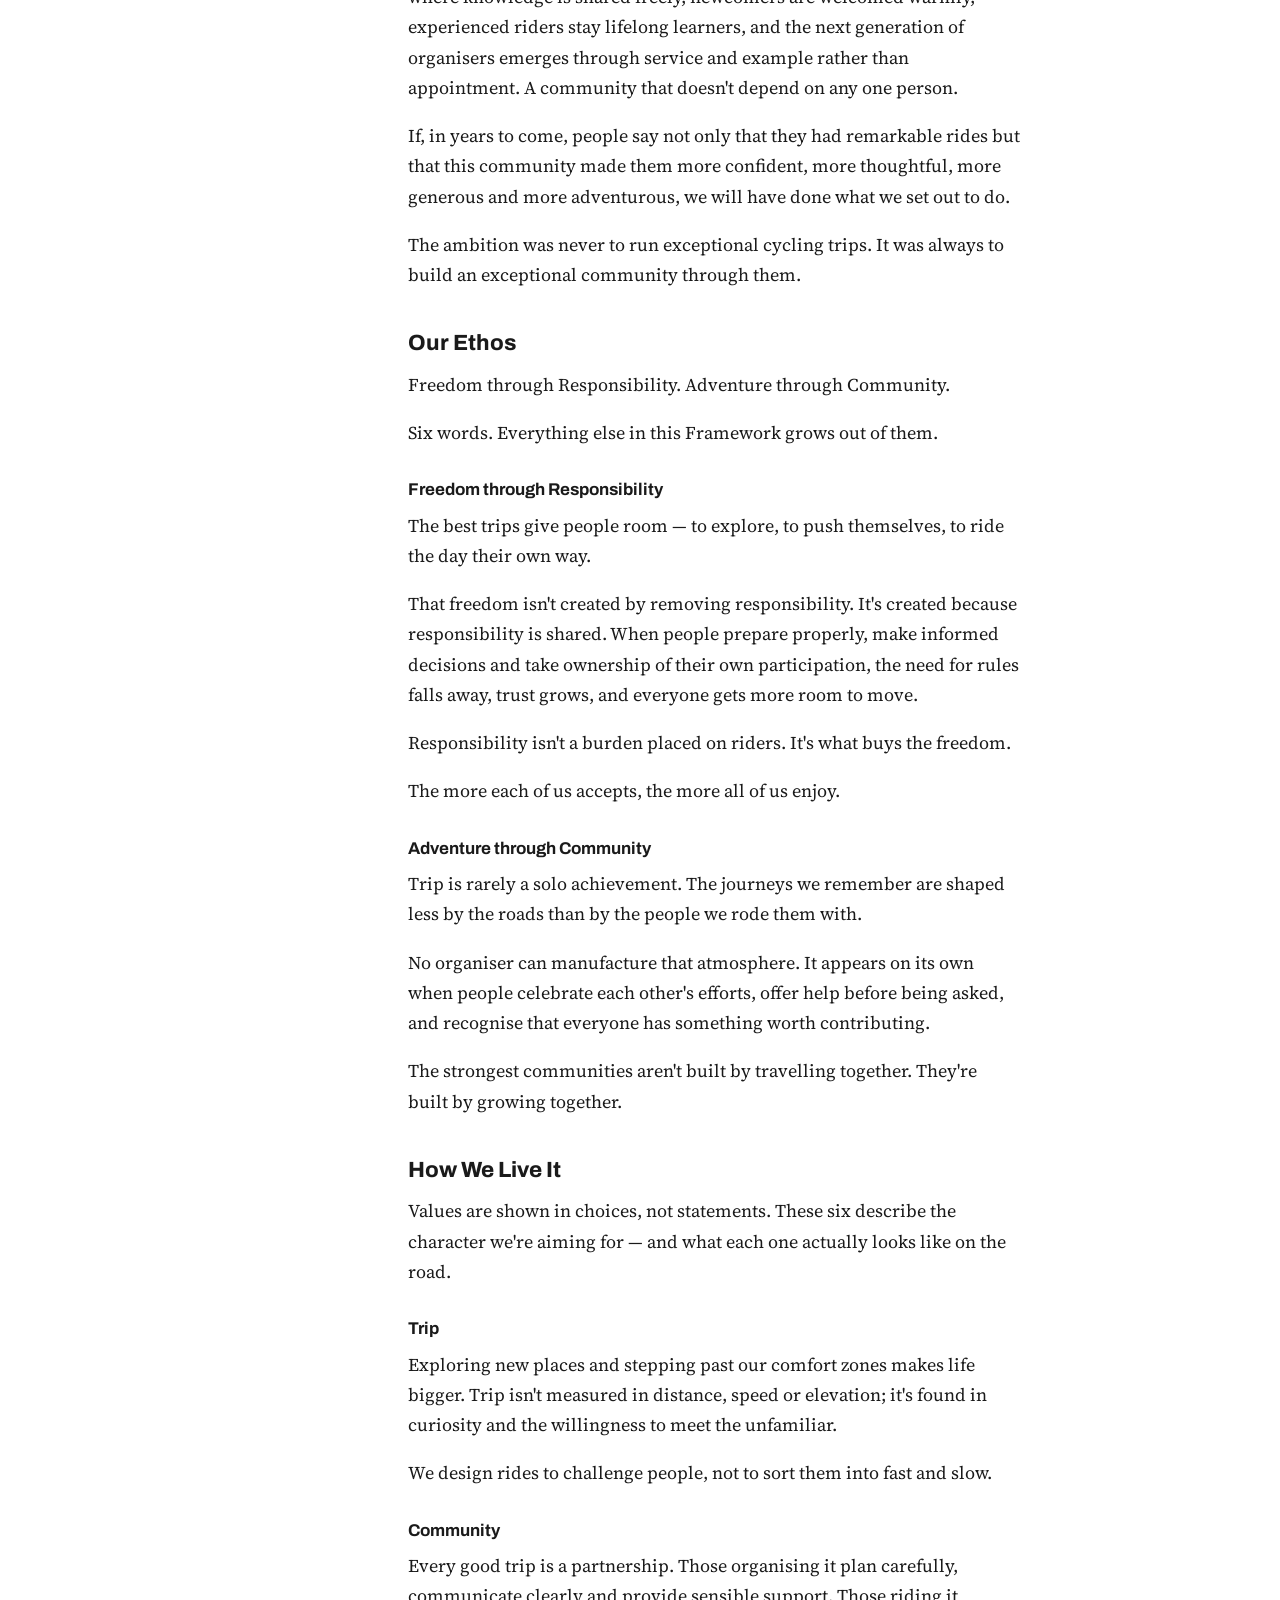
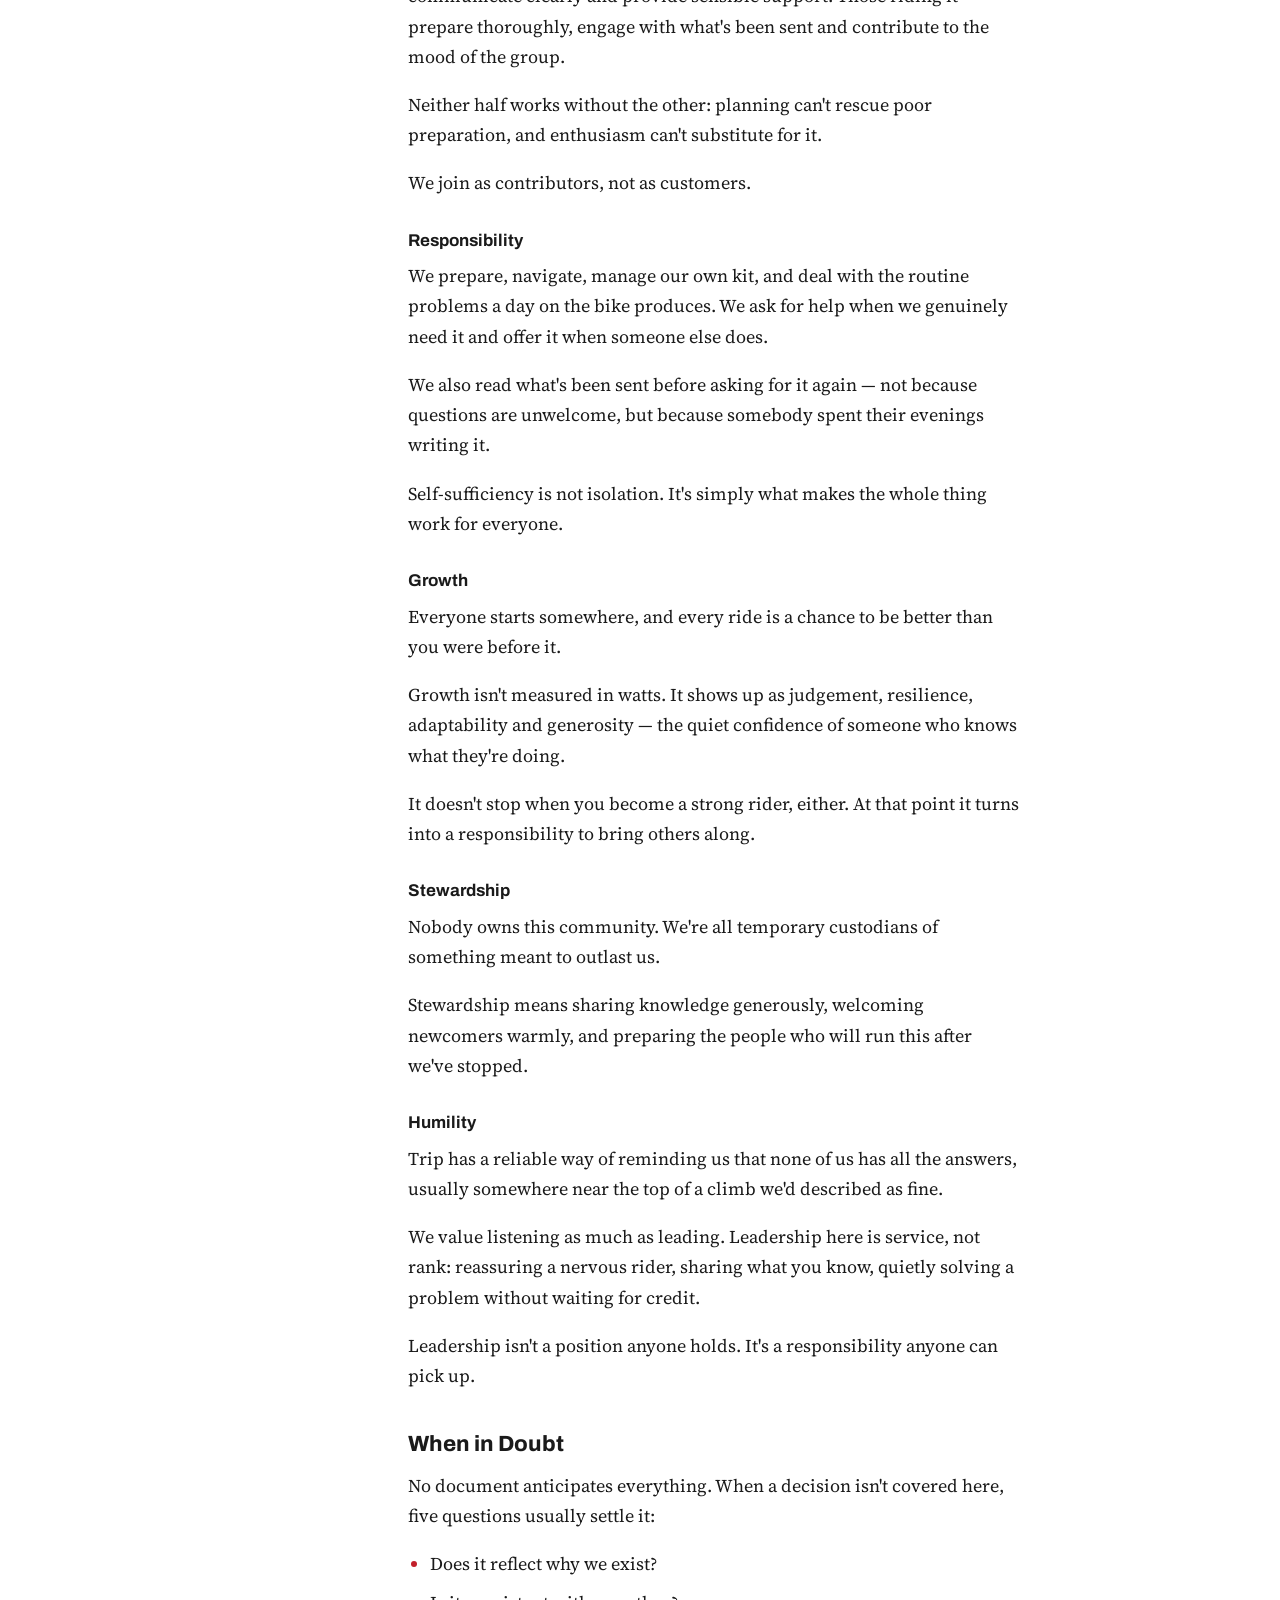
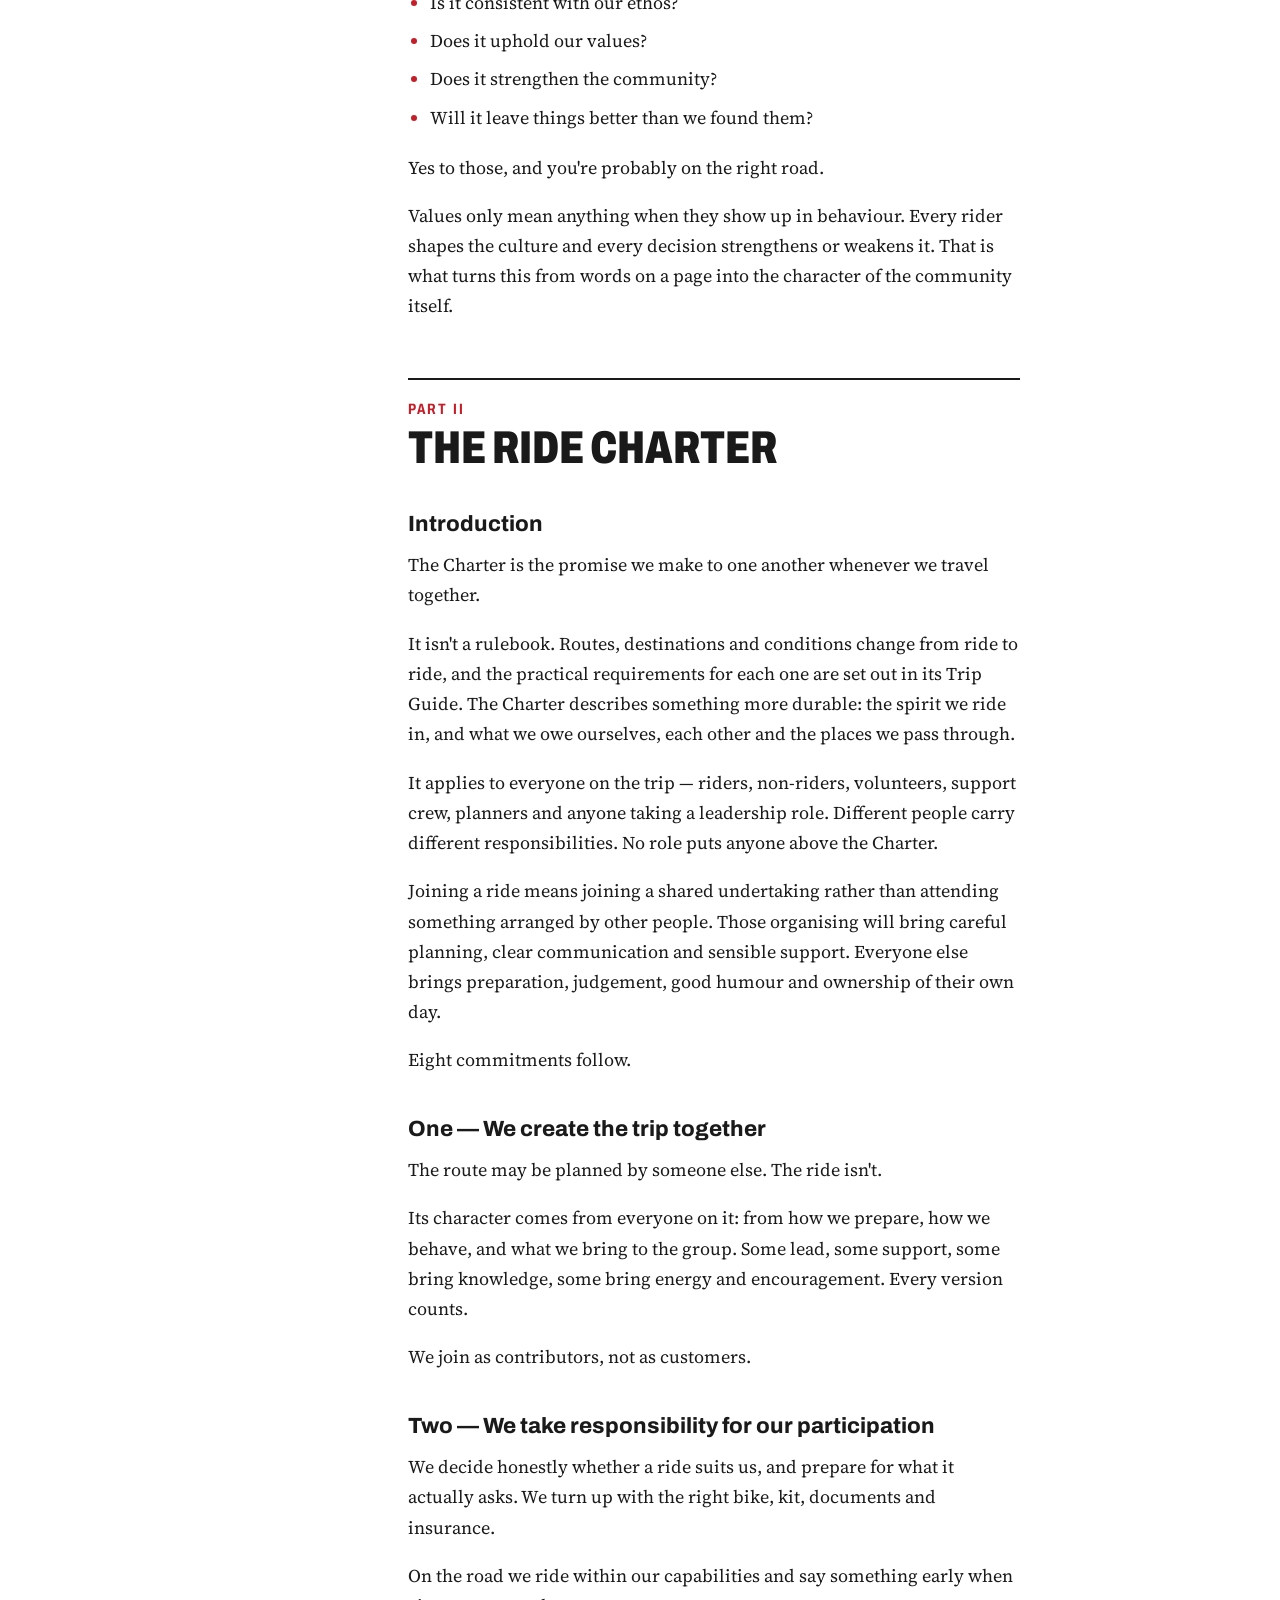
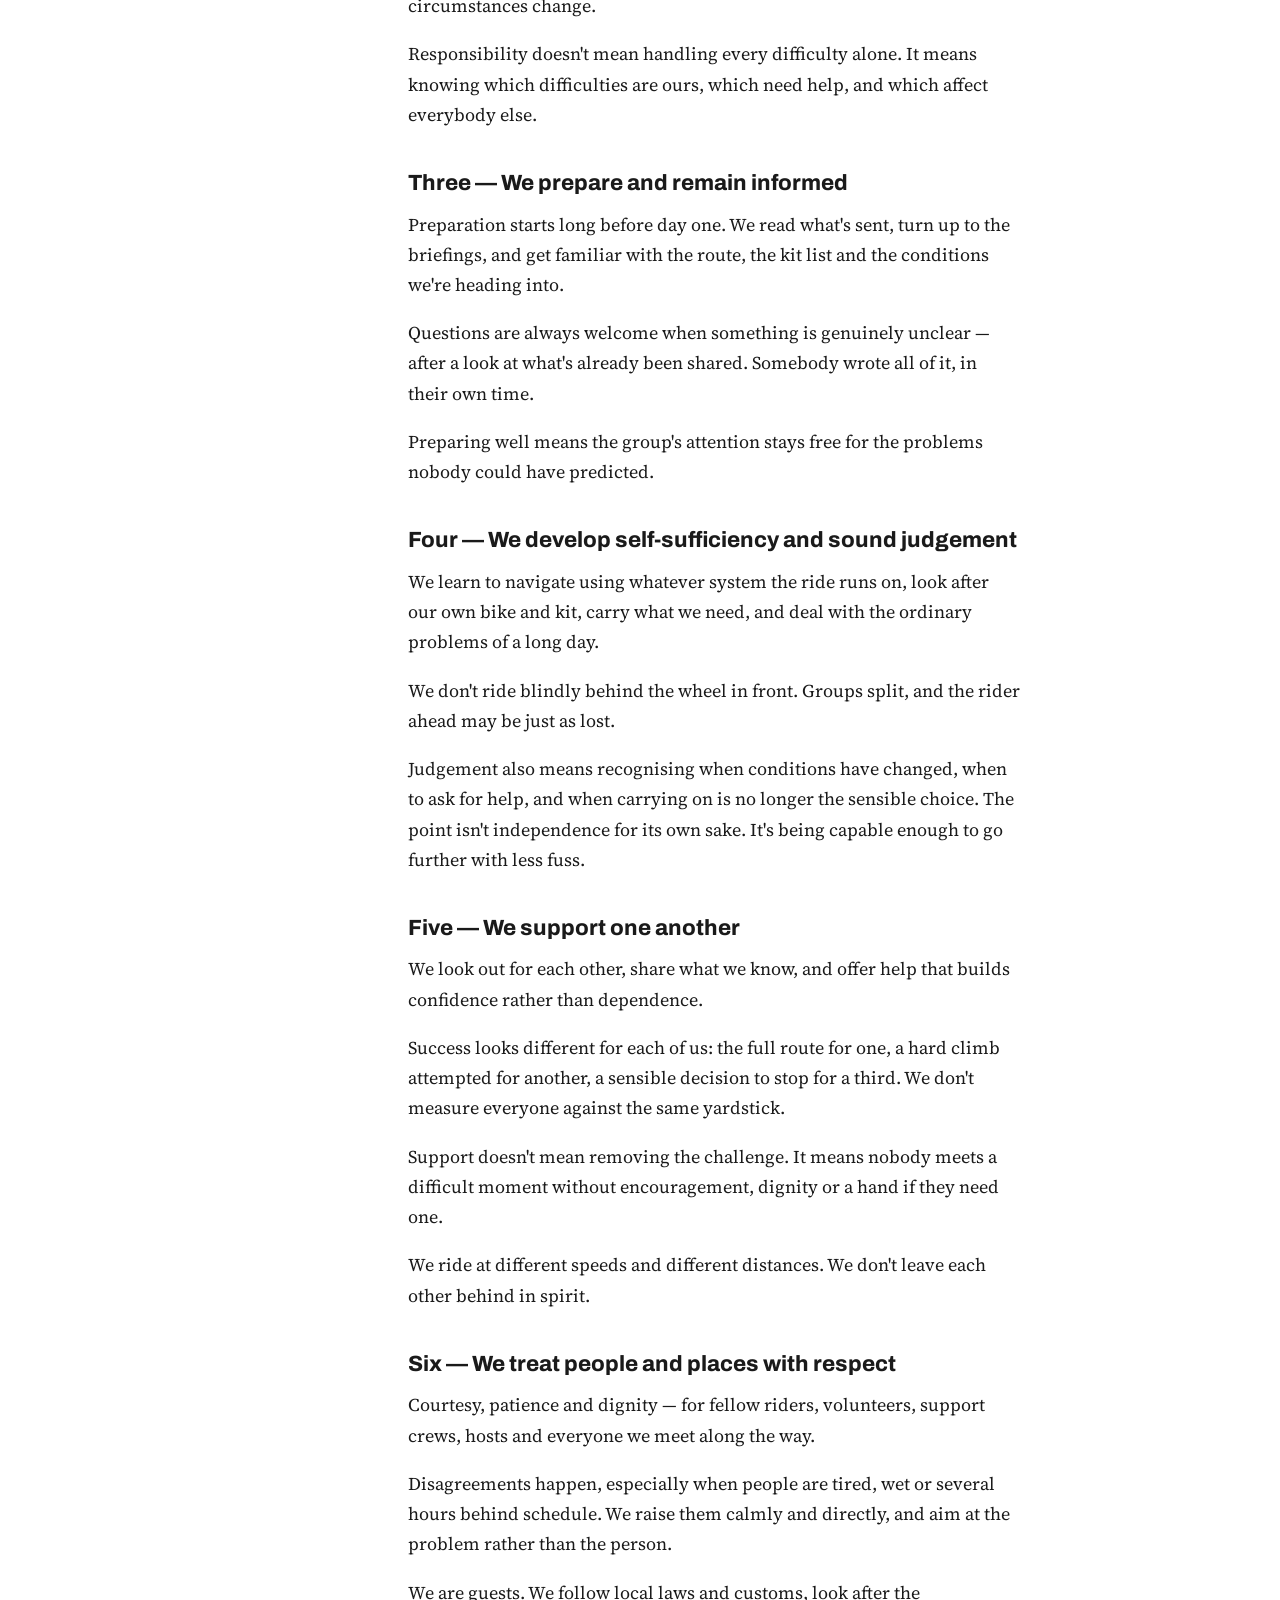
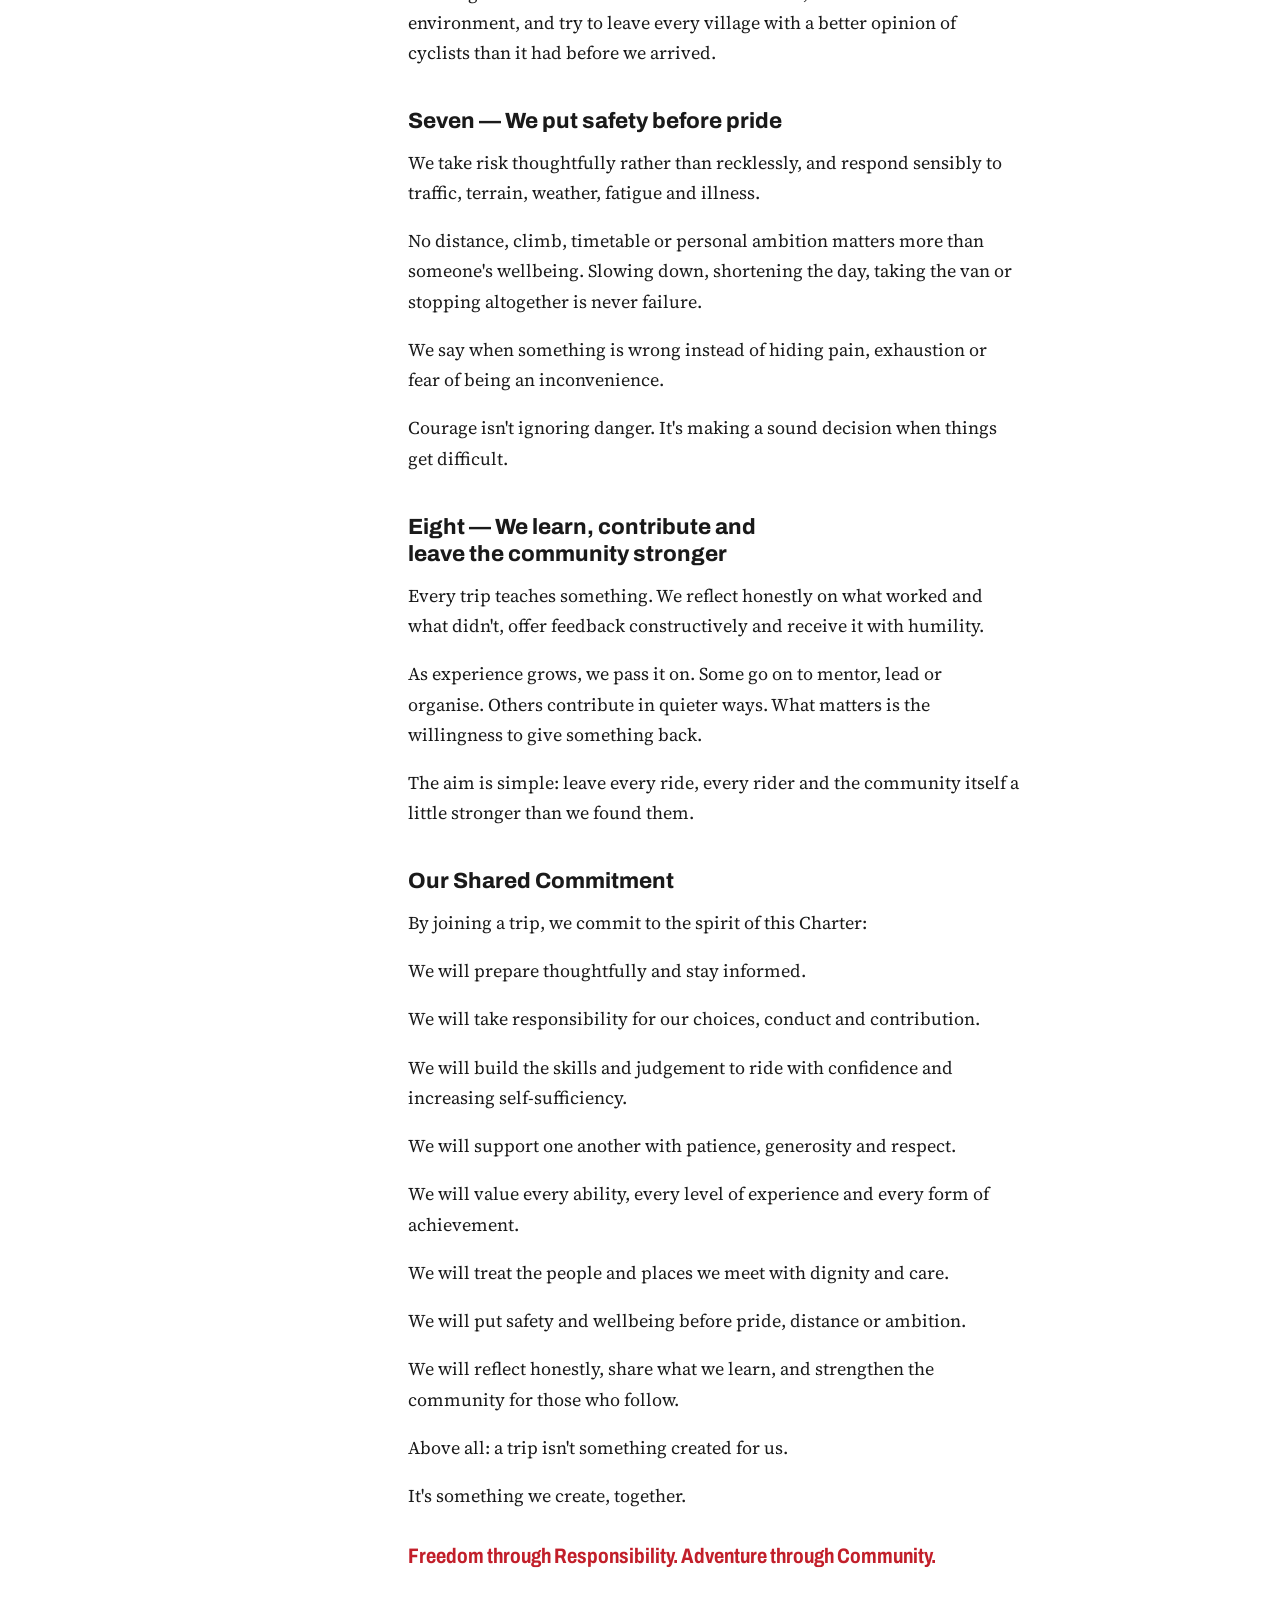
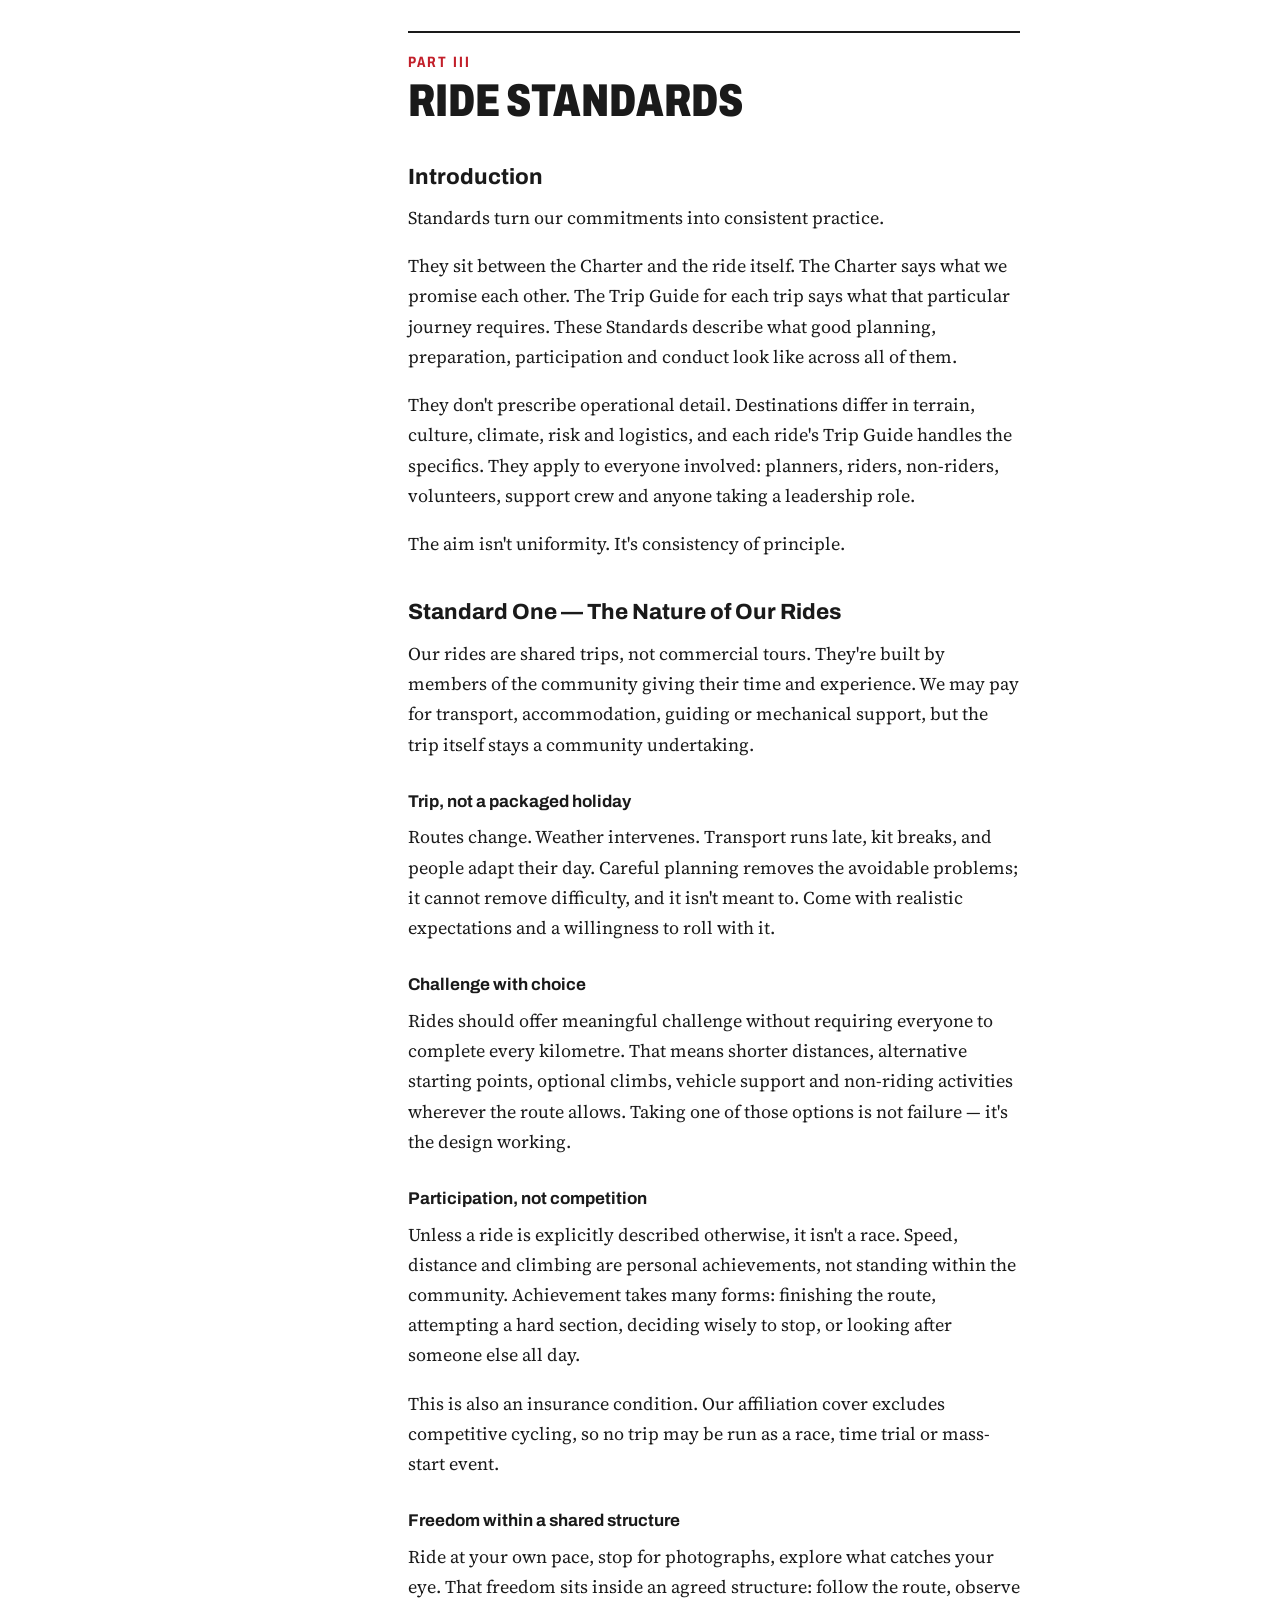
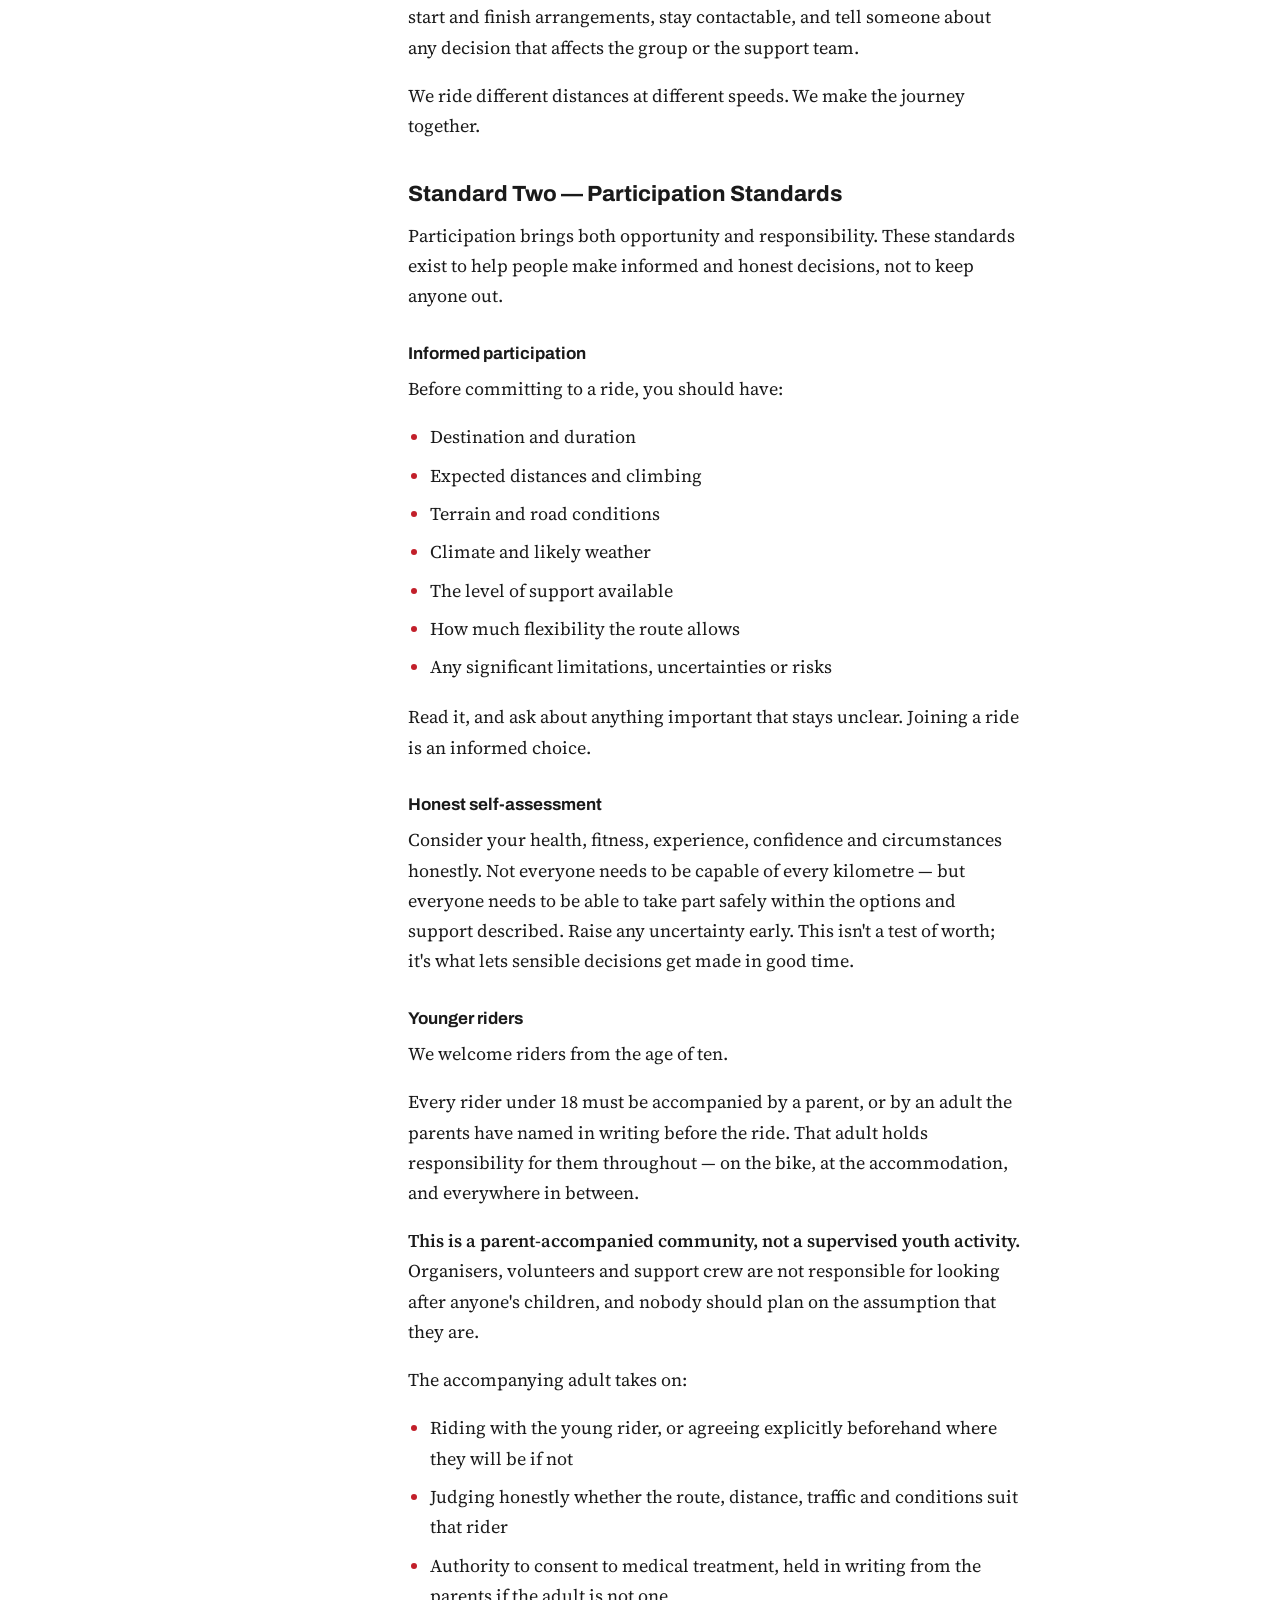
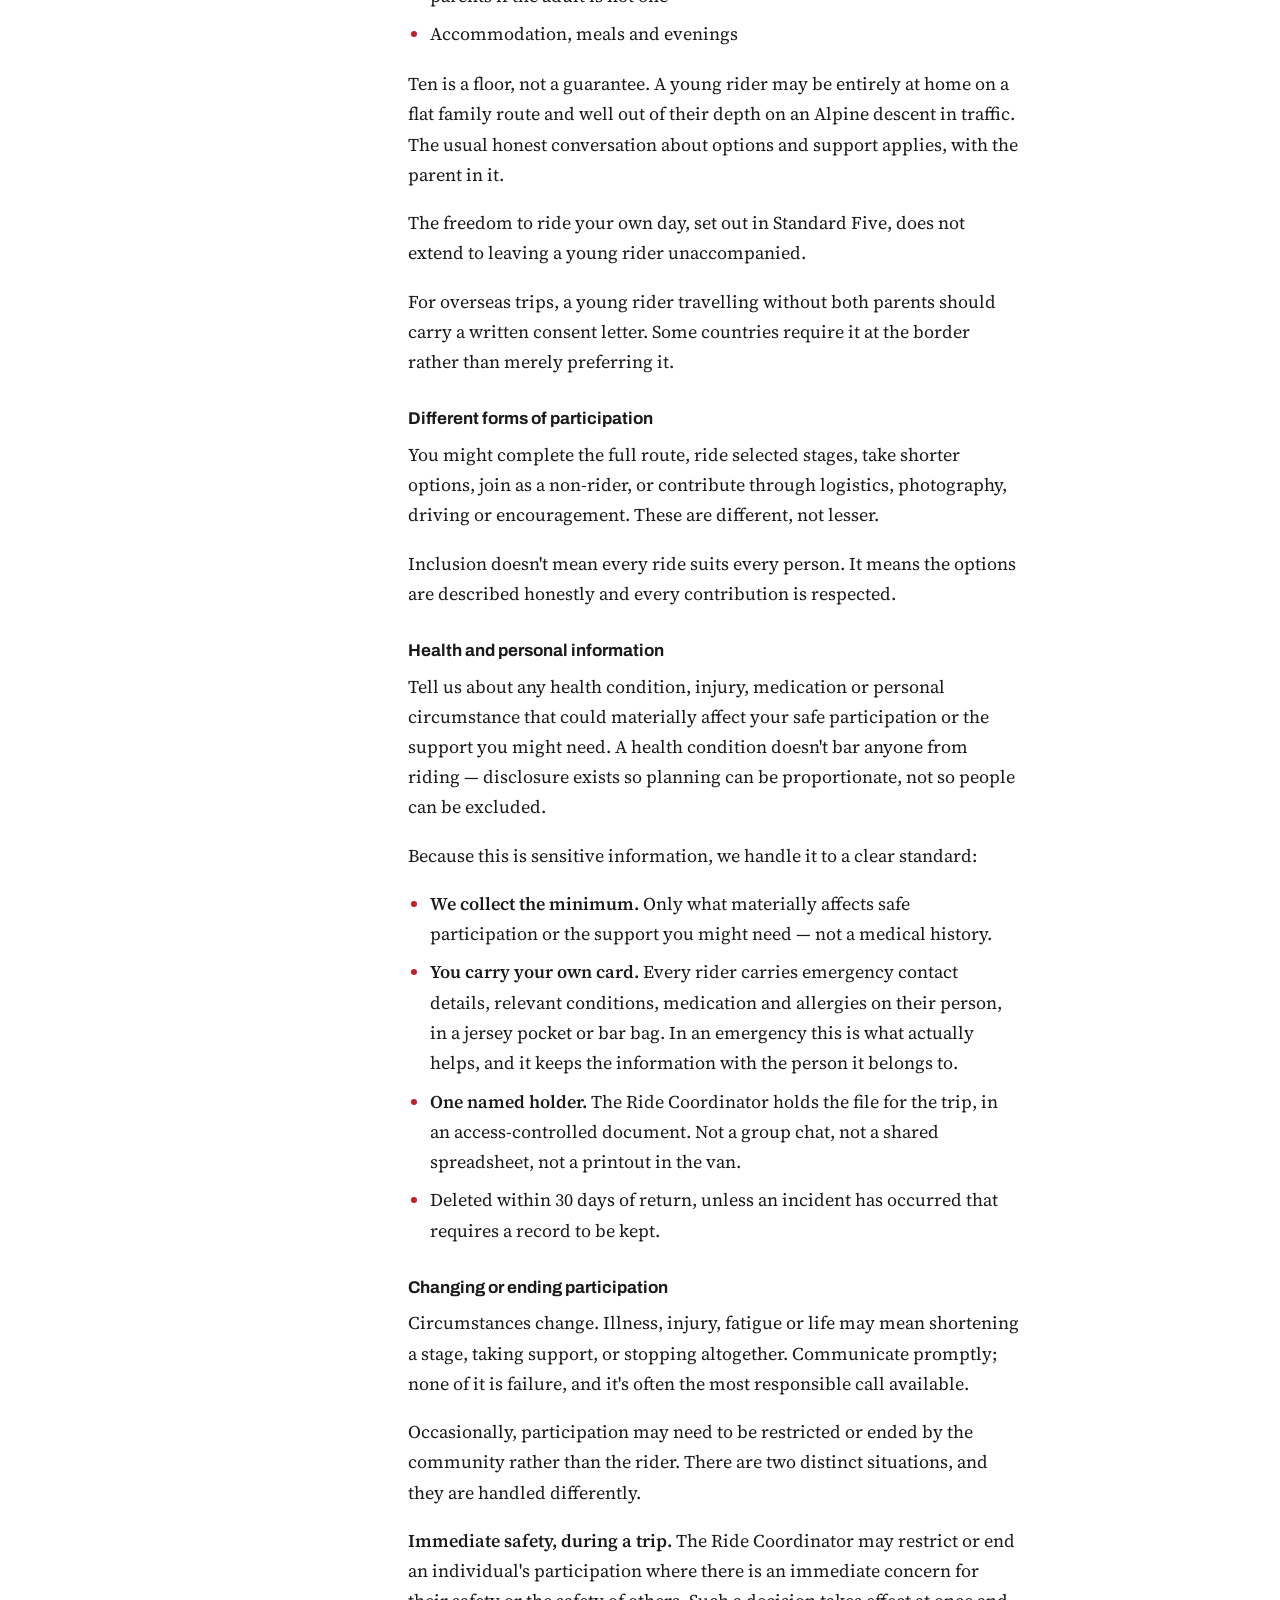
==== commit 39e0af7e: "Add club badge: top bar, hero, favicon and link preview Co-Authored-By: Claude Opus 5.5 <noreply@ant" ====
--- a/index.html
+++ b/index.html
@@ -4,8 +4,16 @@
 <meta charset="utf-8">
 <meta name="viewport" content="width=device-width, initial-scale=1, viewport-fit=cover">
 <meta name="description" content="W/Rhinos Cycling Club, Birmingham. How to join, the Framework and the Constitution.">
+<title>W/Rhinos Cycling Club</title>
+<link rel="icon" type="image/png" href="img/favicon.png">
+<link rel="apple-touch-icon" href="img/badge.png">
+<meta property="og:title" content="W/Rhinos Cycling Club">
+<meta property="og:description" content="Freedom through Responsibility. Adventure through Community. How to join, plus the Framework and Constitution.">
+<meta property="og:image" content="https://wrhinos.com/img/badge.png">
+<meta property="og:url" content="https://wrhinos.com/">
+<meta property="og:type" content="website">
+<meta name="theme-color" content="#161616">
 <style>[hidden]{display:none!important}body{margin:0}img{max-width:100%}</style>
-<title>W/Rhinos Cycling Club</title>
 <link rel="preconnect" href="https://fonts.googleapis.com">
 <link rel="preconnect" href="https://fonts.gstatic.com" crossorigin>
 <link rel="stylesheet" href="https://fonts.googleapis.com/css2?family=Archivo:wdth,wght@62..125,400..900&family=Source+Serif+4:ital,opsz,wght@0,8..60,400;0,8..60,600;1,8..60,400&display=swap">
@@ -70,7 +78,13 @@
 .hero-lead{font-family:var(--serif); font-size:18px; line-height:1.6; color:var(--band-ink); opacity:.88; max-width:56ch; margin:26px 0 30px}
 .hero-actions{display:flex; flex-wrap:wrap; gap:12px}
 .hero-grid{display:grid; grid-template-columns:minmax(0,1fr) 300px; gap:48px; align-items:end}
-.name-note{border-left:2px solid var(--mark); padding-left:16px; font-size:14px; color:var(--band-muted); line-height:1.55}
+.wordmark{display:inline-flex; align-items:center; gap:10px}
+.wordmark img{border-radius:50%; display:block}
+.hero-side{display:flex; flex-direction:column; gap:24px}
+.badge{width:100%; max-width:260px; height:auto; display:block; filter:drop-shadow(0 8px 24px rgba(0,0,0,.45))}
+@media (max-width:860px){ .hero-side{flex-direction:row; align-items:center} .badge{max-width:120px; flex:none} }
+@media (max-width:480px){ .hero-side{flex-direction:column; align-items:flex-start} }
+.name-note{margin:0; border-left:2px solid var(--mark); padding-left:16px; font-size:14px; color:var(--band-muted); line-height:1.55}
 .name-note b{color:var(--band-ink); font-weight:600}
 @media (max-width:860px){ .hero-grid{grid-template-columns:1fr; gap:32px} }
 
@@ -183,7 +197,7 @@
 
 <header class="bar">
   <div class="wrap">
-    <a class="wordmark" href="#top">W<span class="slash">/</span>Rhinos</a>
+    <a class="wordmark" href="#top"><img src="img/badge.png" alt="" width="34" height="34">W<span class="slash">/</span>Rhinos</a>
     <nav aria-label="Sections">
       <a href="#join">How to join</a>
       <a href="#glance">At a glance</a>
@@ -208,8 +222,8 @@
           <a class="btn btn-line" href="#framework" data-doc="fw">Read the Framework</a>
         </div>
       </div>
-      <aside class="name-note">
-        <b>Why “W/Rhinos”?</b> It began as an affectionate nickname — the <b>whining rhinos</b>, forever grumbling about hills and headwinds before getting on with it. We write it WRhinos where a form objects to punctuation.
+      <aside class="hero-side"><img class="badge" src="img/badge.png" alt="W/Rhinos Cycling Club badge: a rhino in club kit riding a road bike" width="260" height="260"><p class="name-note">
+        <b>Why “W/Rhinos”?</b> It began as an affectionate nickname — the <b>whining rhinos</b>, forever grumbling about hills and headwinds before getting on with it. We write it WRhinos where a form objects to punctuation.</p>
       </aside>
     </div>
   </section>
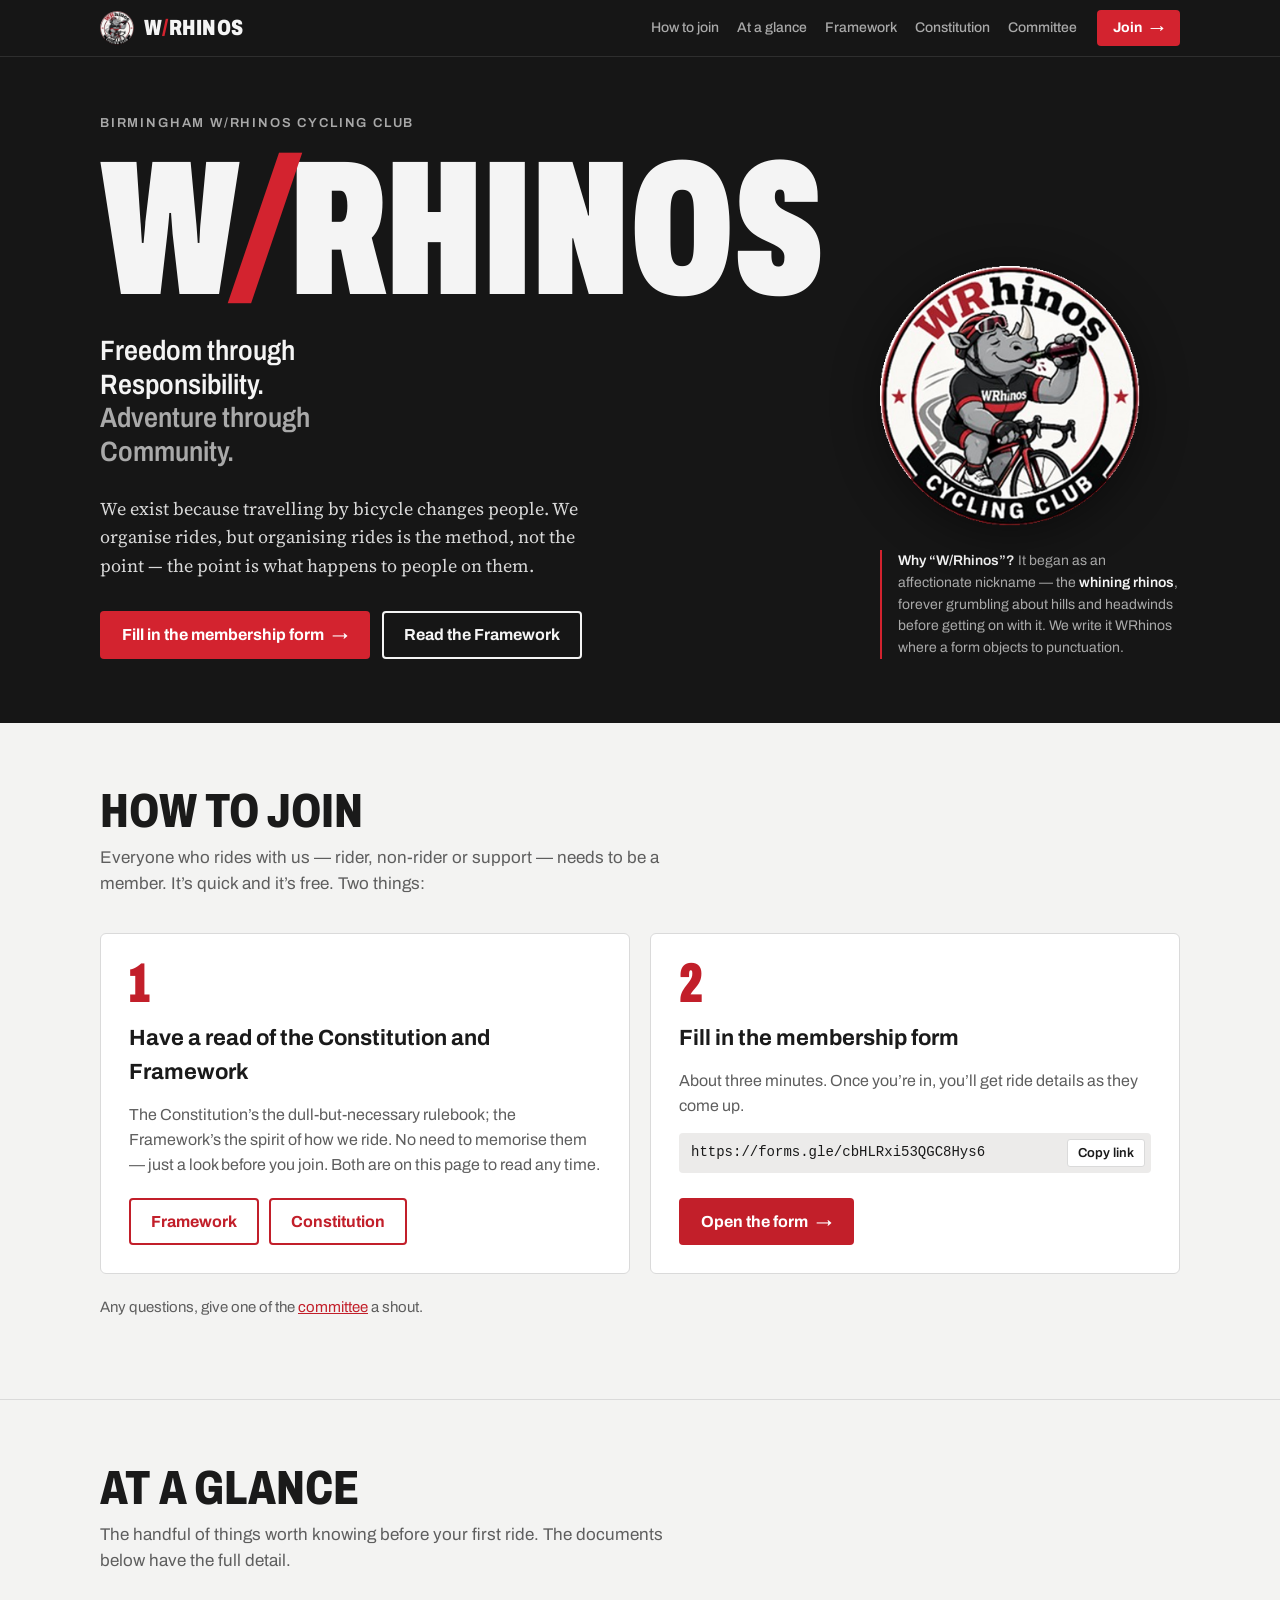
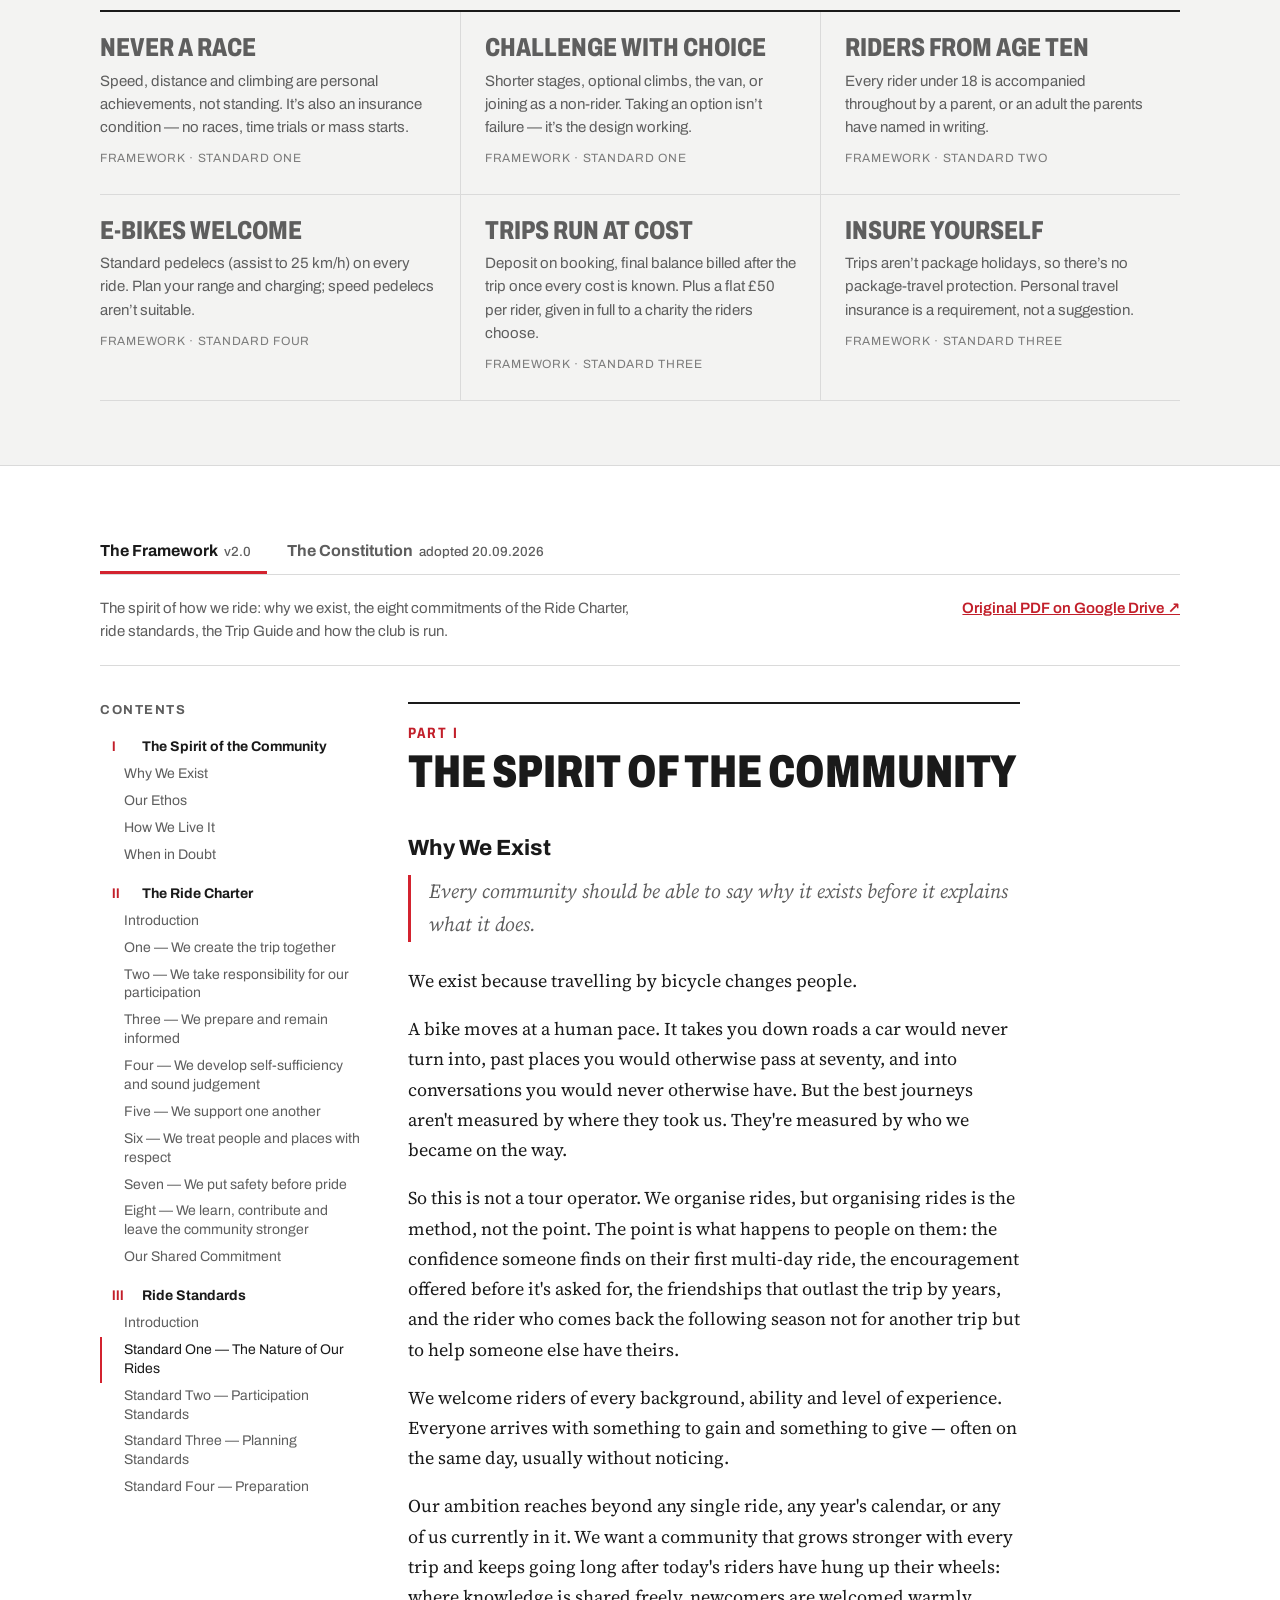
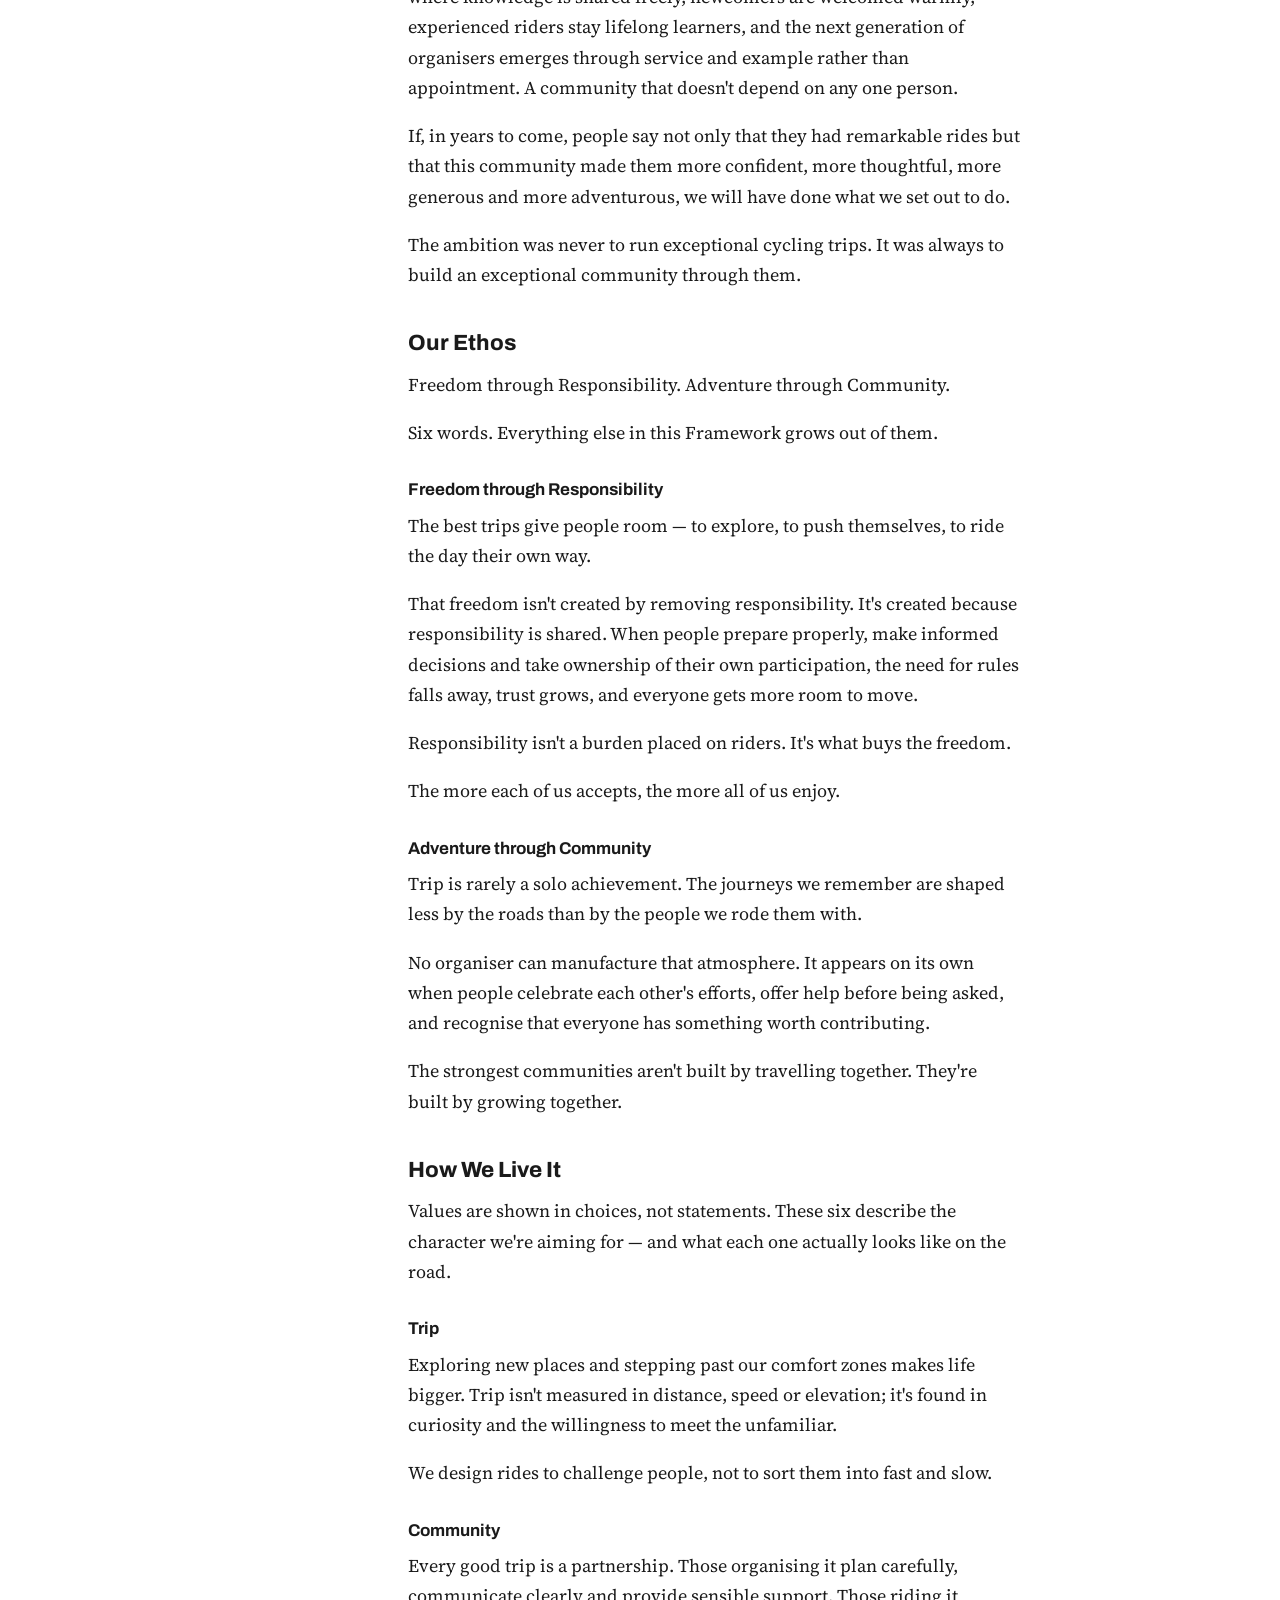
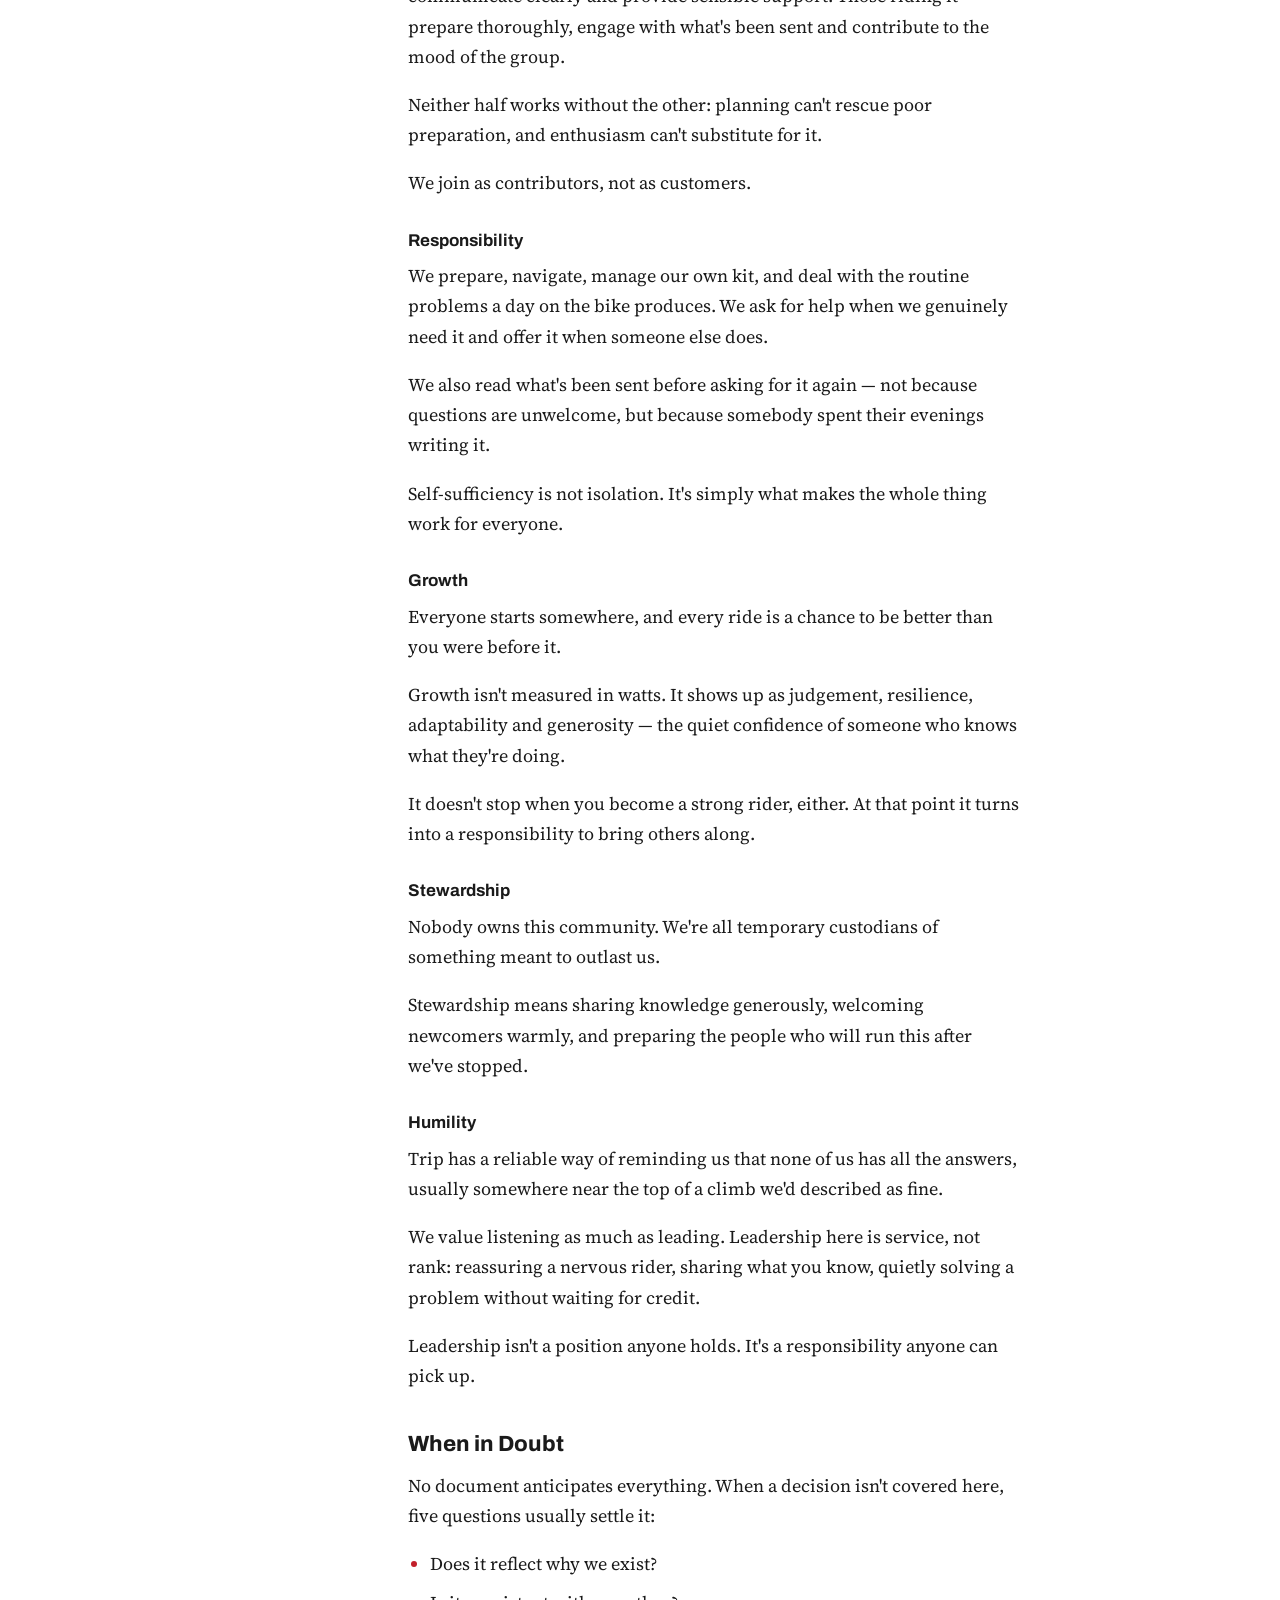
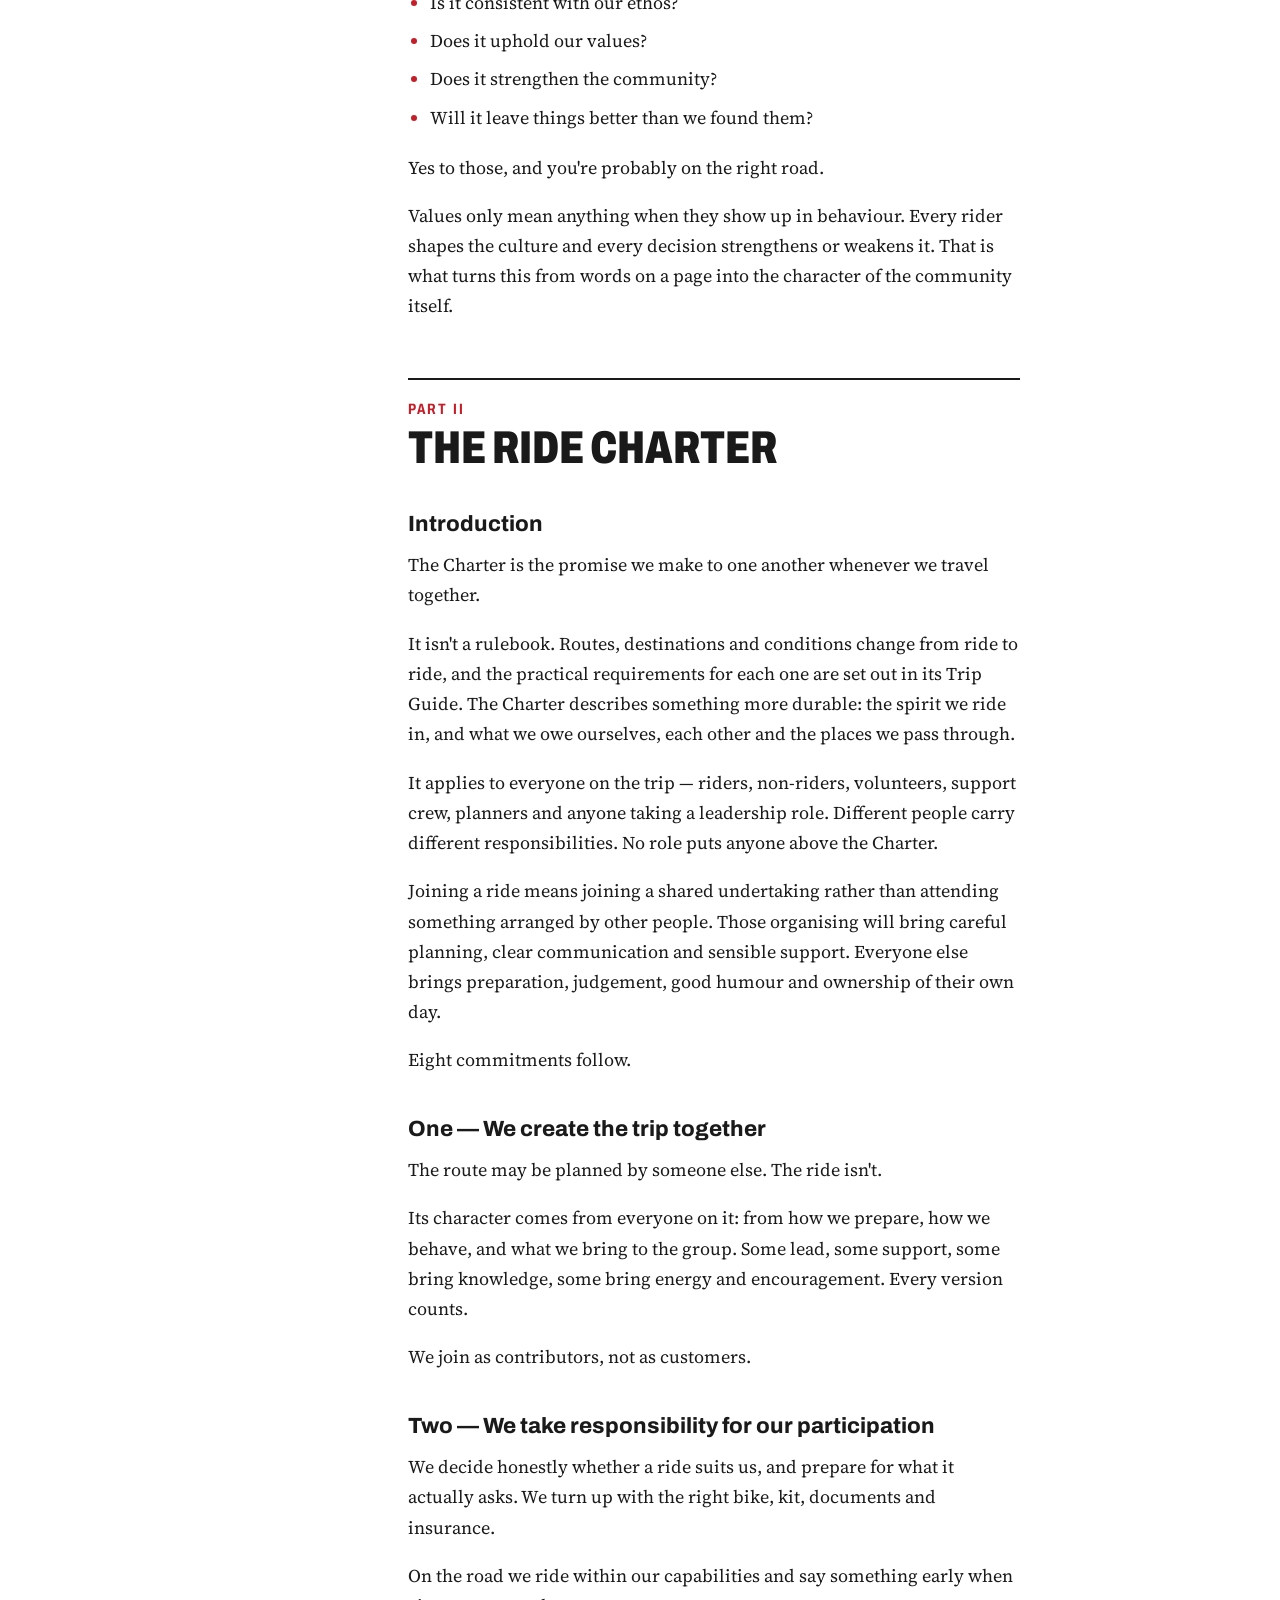
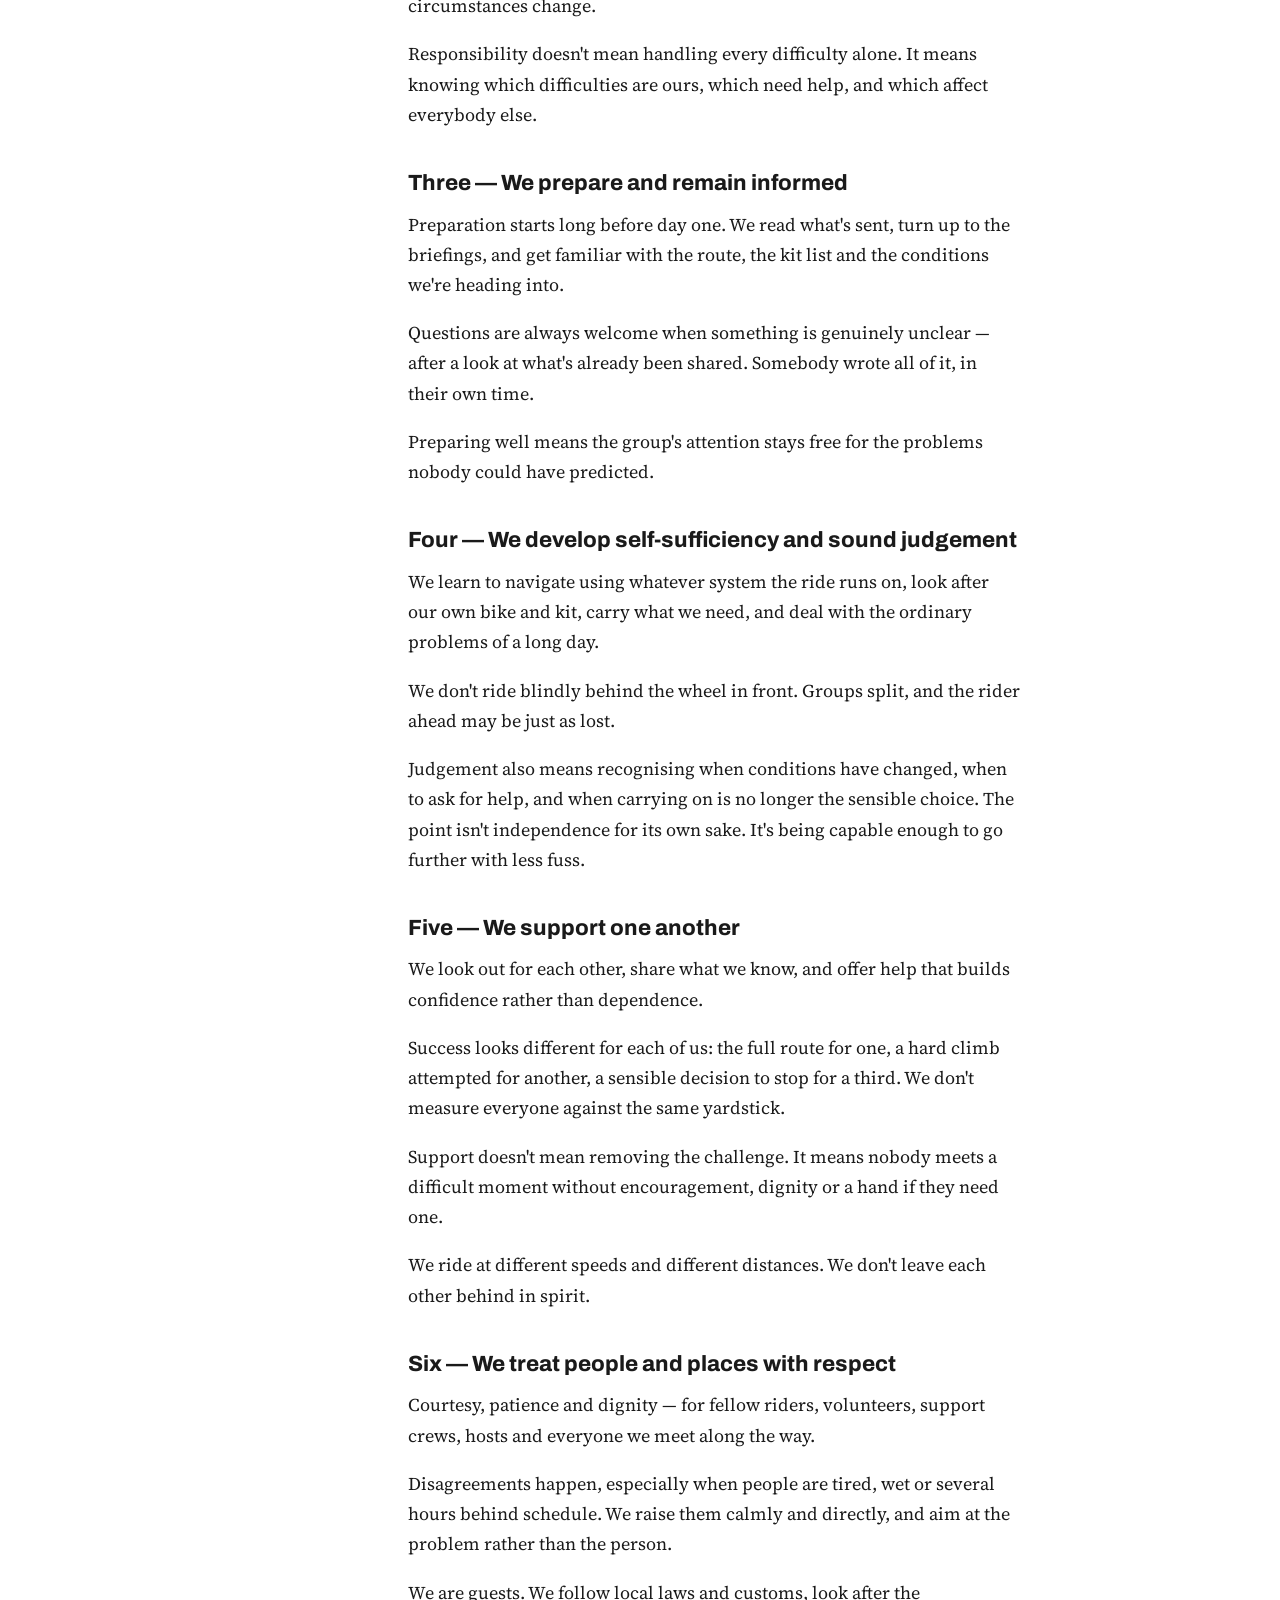
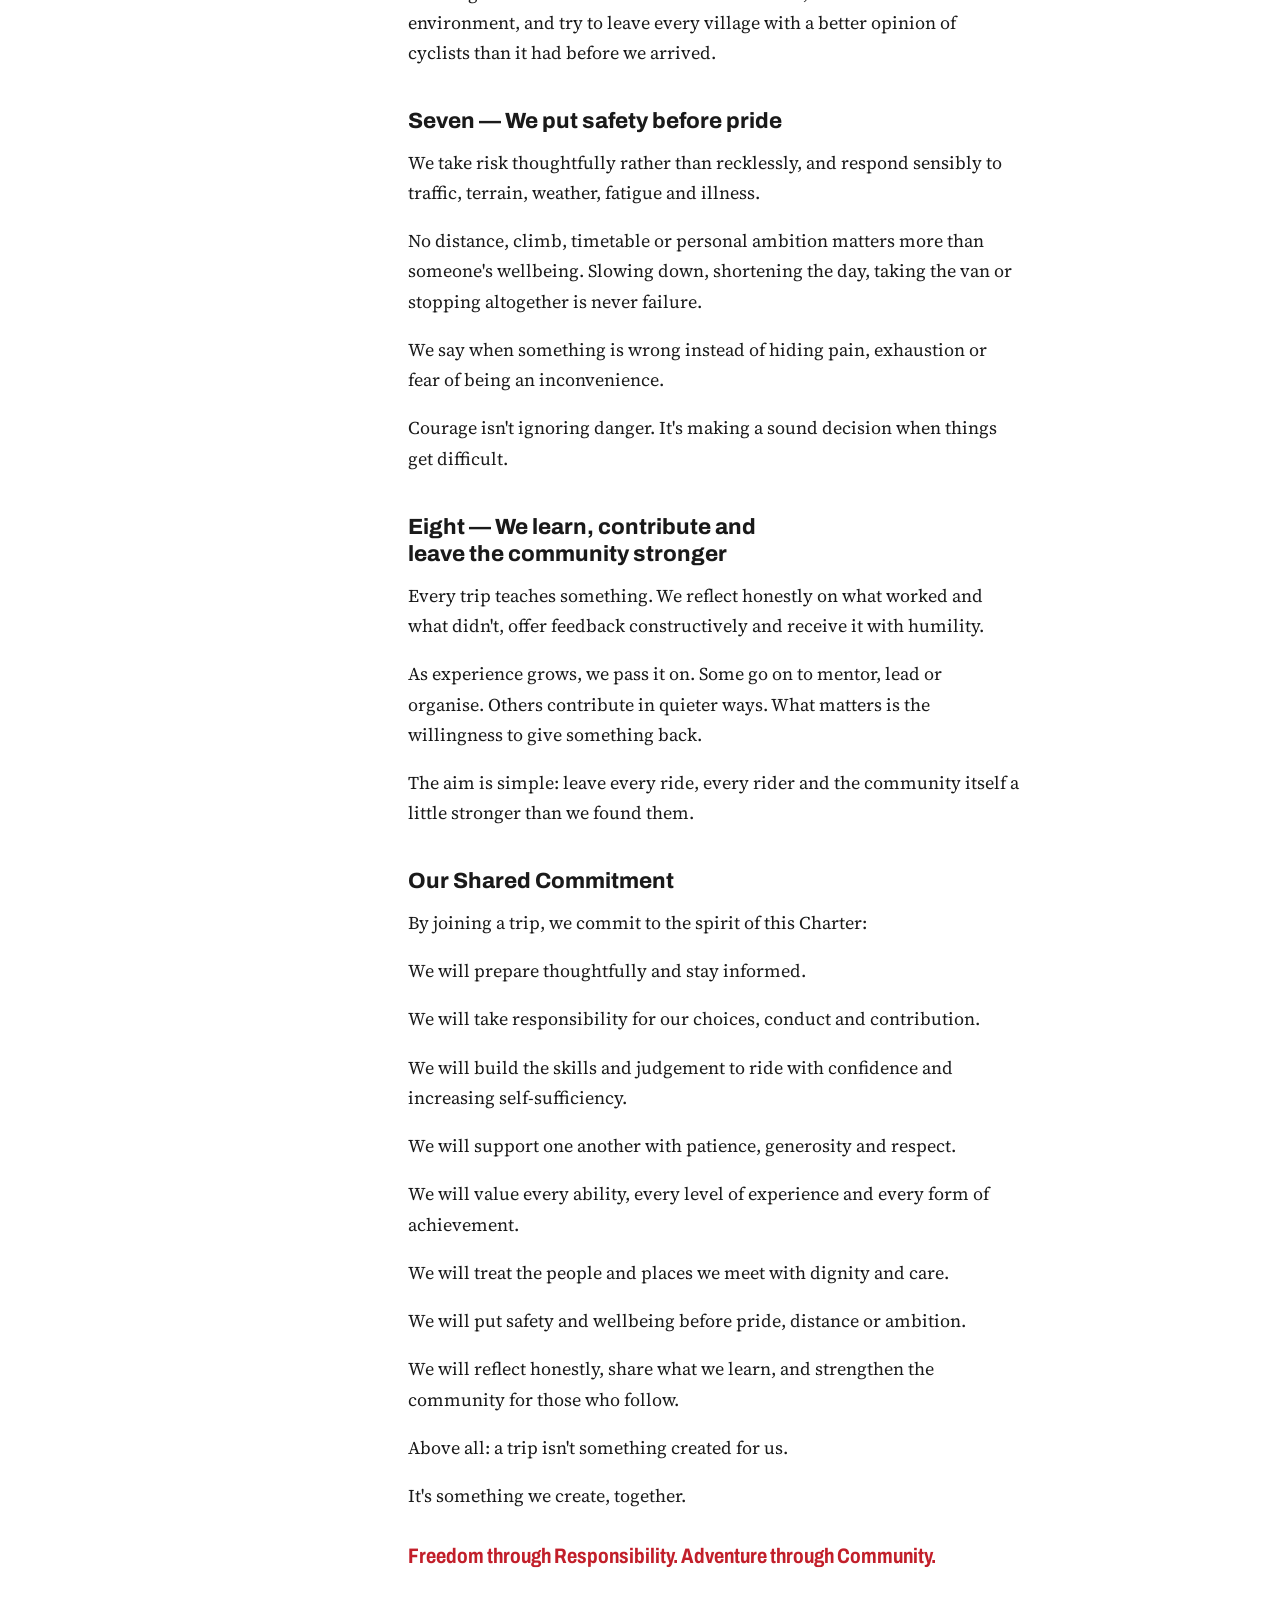
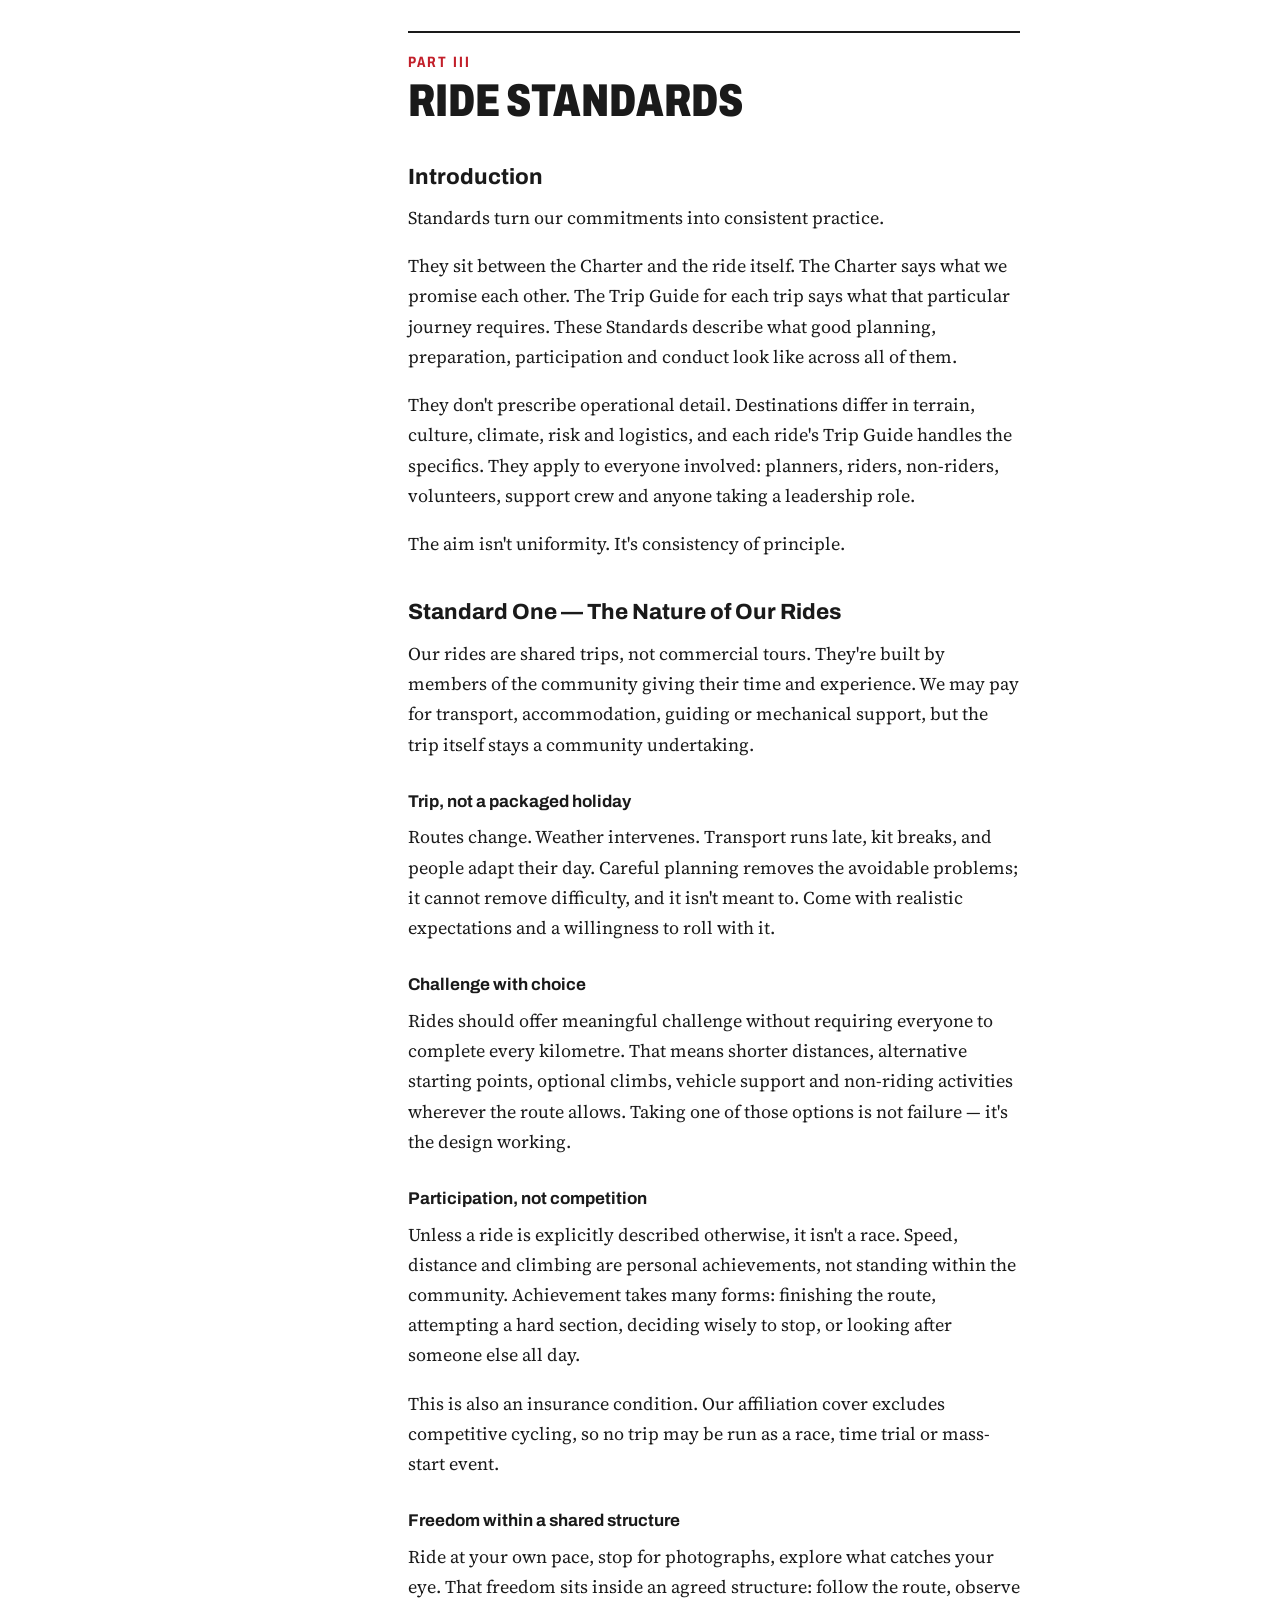
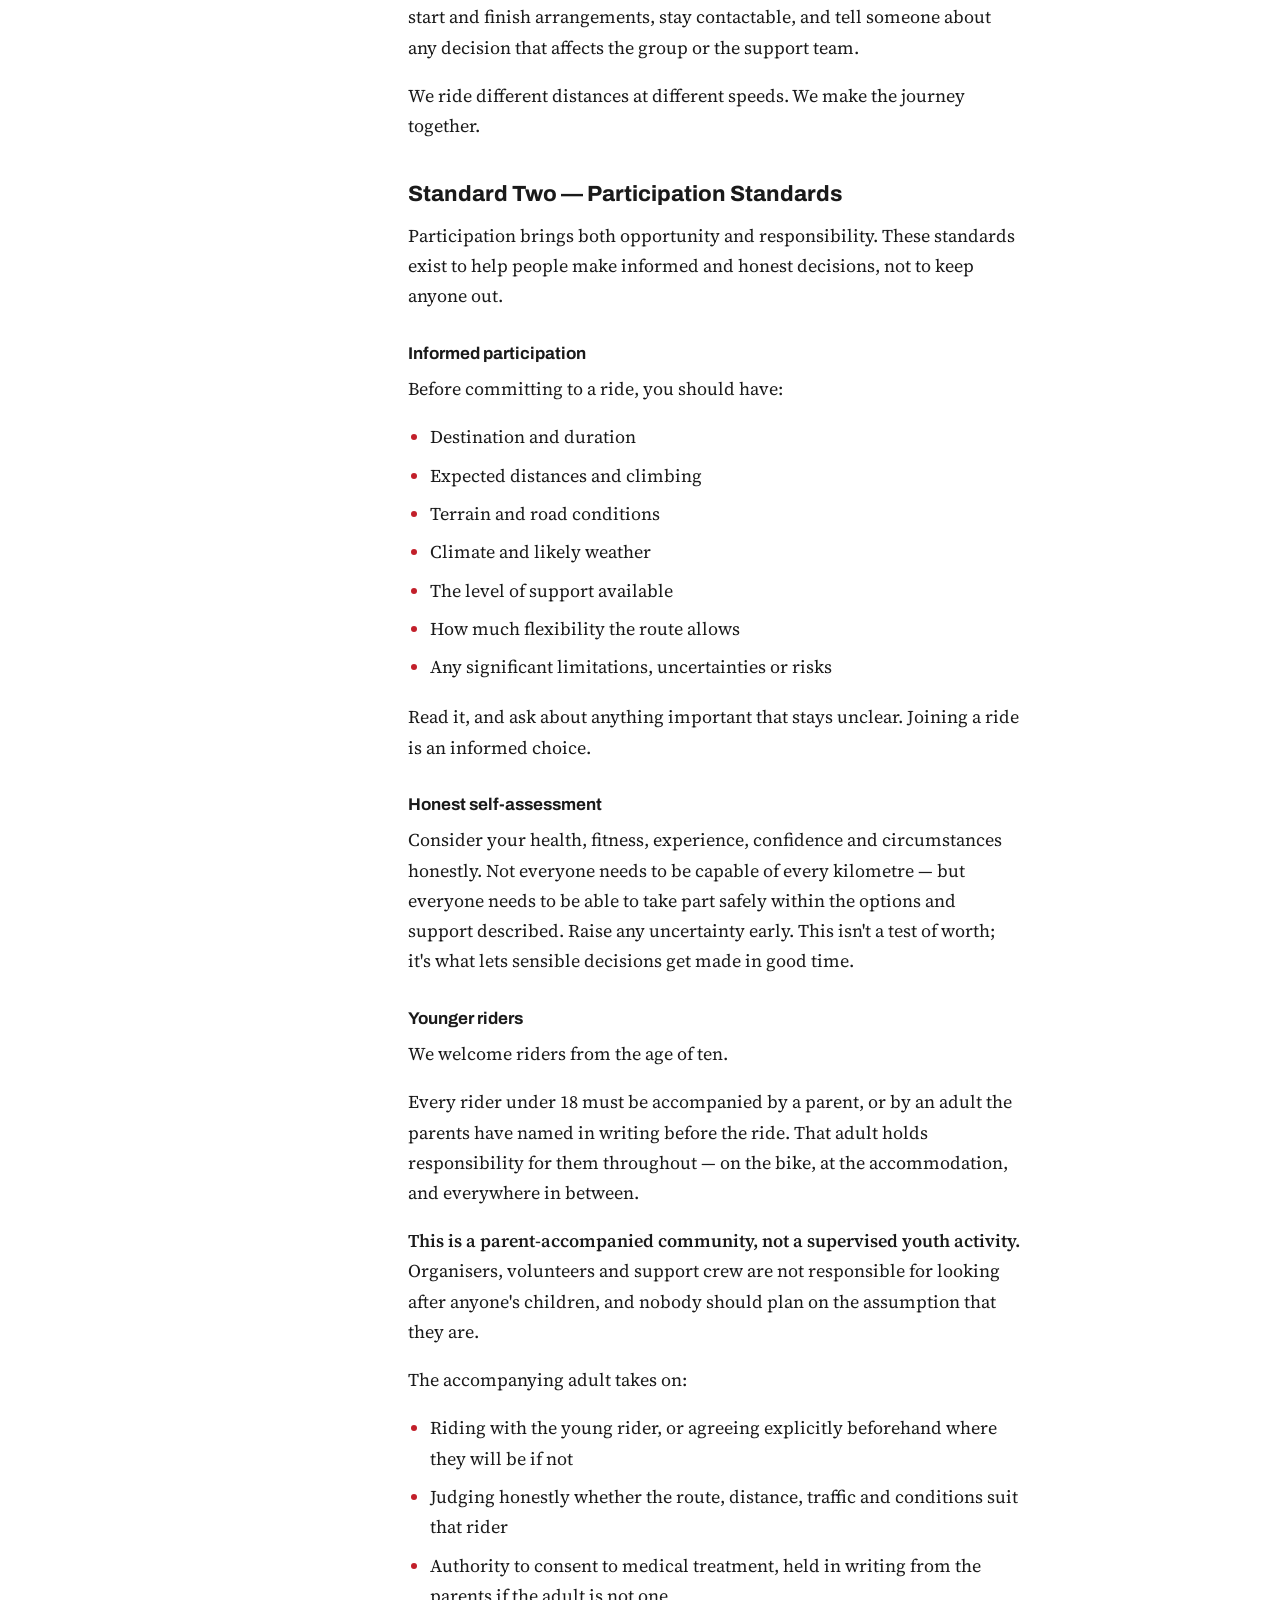
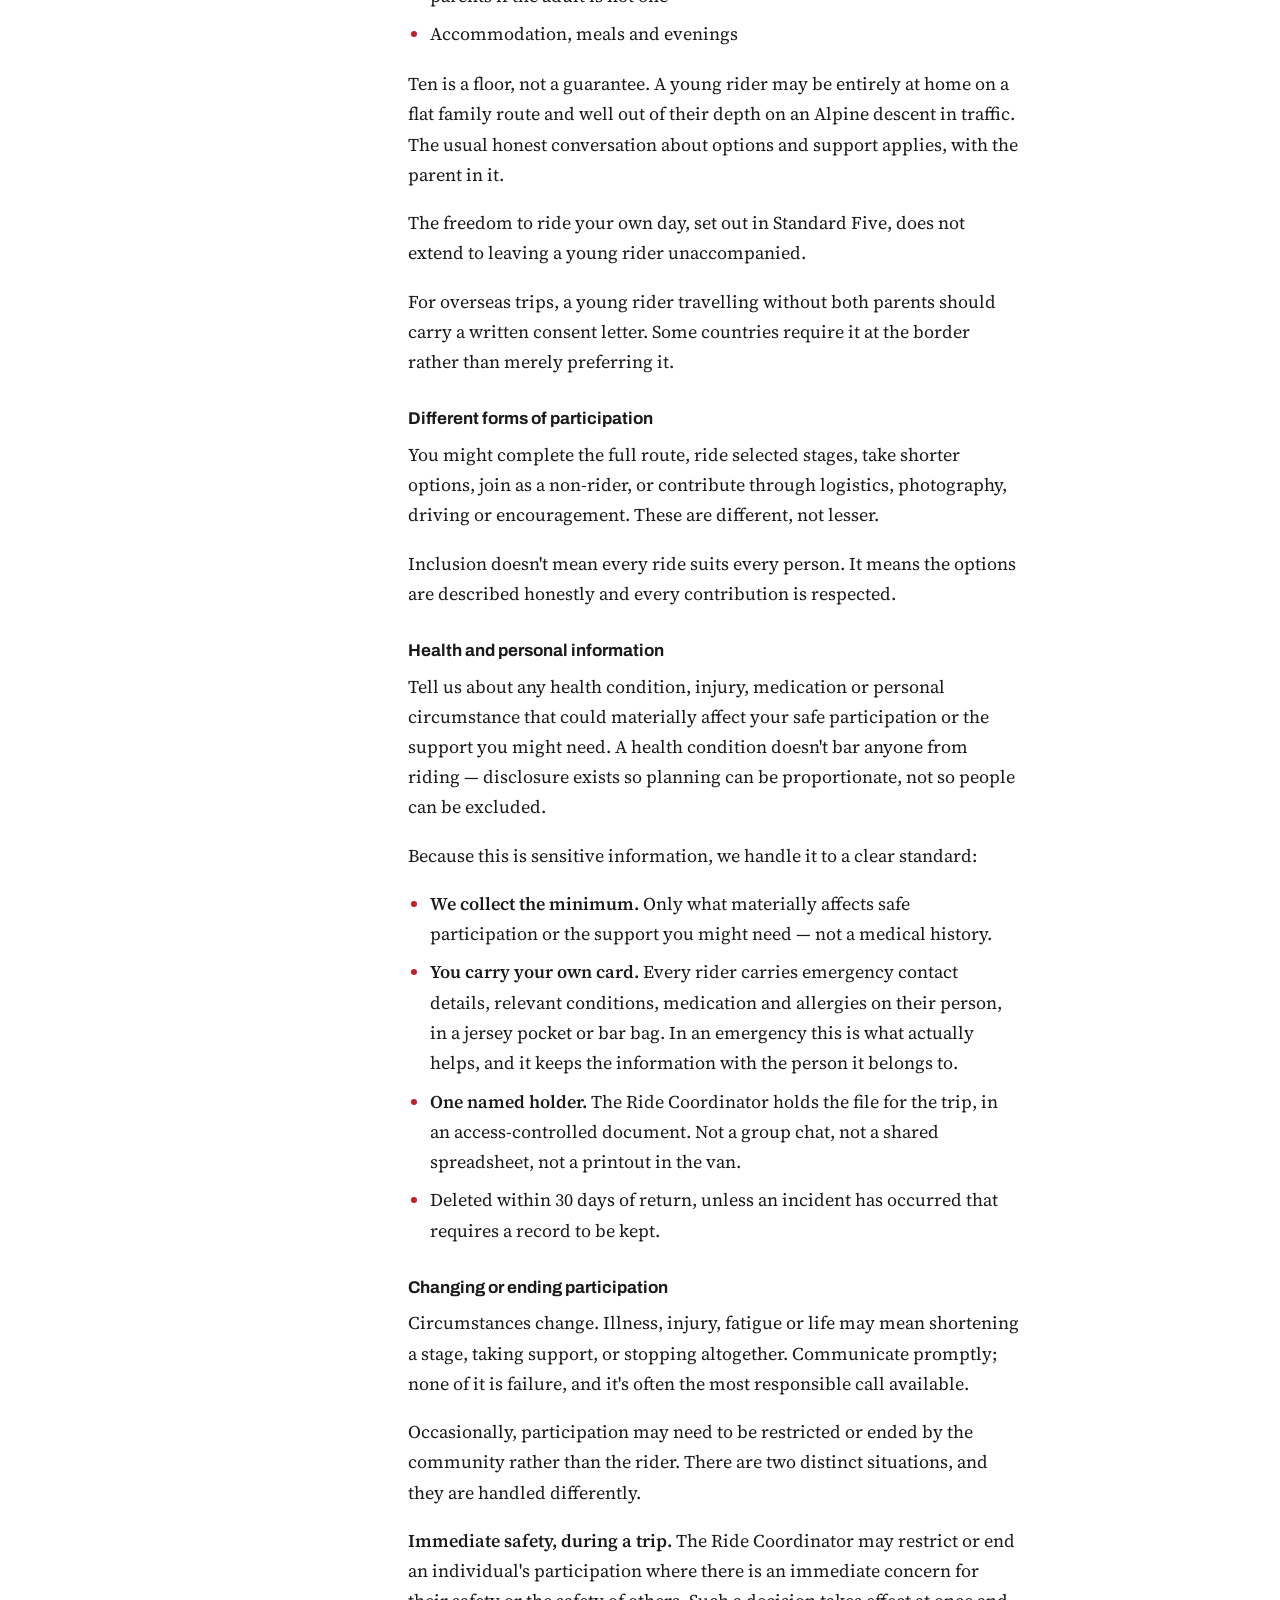
==== commit d4d8a24c: "Fix wordmark spacing in top bar Co-Authored-By: Claude Opus 5.5 <noreply@anthropic.com>" ====
--- a/index.html
+++ b/index.html
@@ -197,7 +197,7 @@
 
 <header class="bar">
   <div class="wrap">
-    <a class="wordmark" href="#top"><img src="img/badge.png" alt="" width="34" height="34">W<span class="slash">/</span>Rhinos</a>
+    <a class="wordmark" href="#top"><img src="img/badge.png" alt="" width="34" height="34"><span>W<span class="slash">/</span>Rhinos</span></a>
     <nav aria-label="Sections">
       <a href="#join">How to join</a>
       <a href="#glance">At a glance</a>
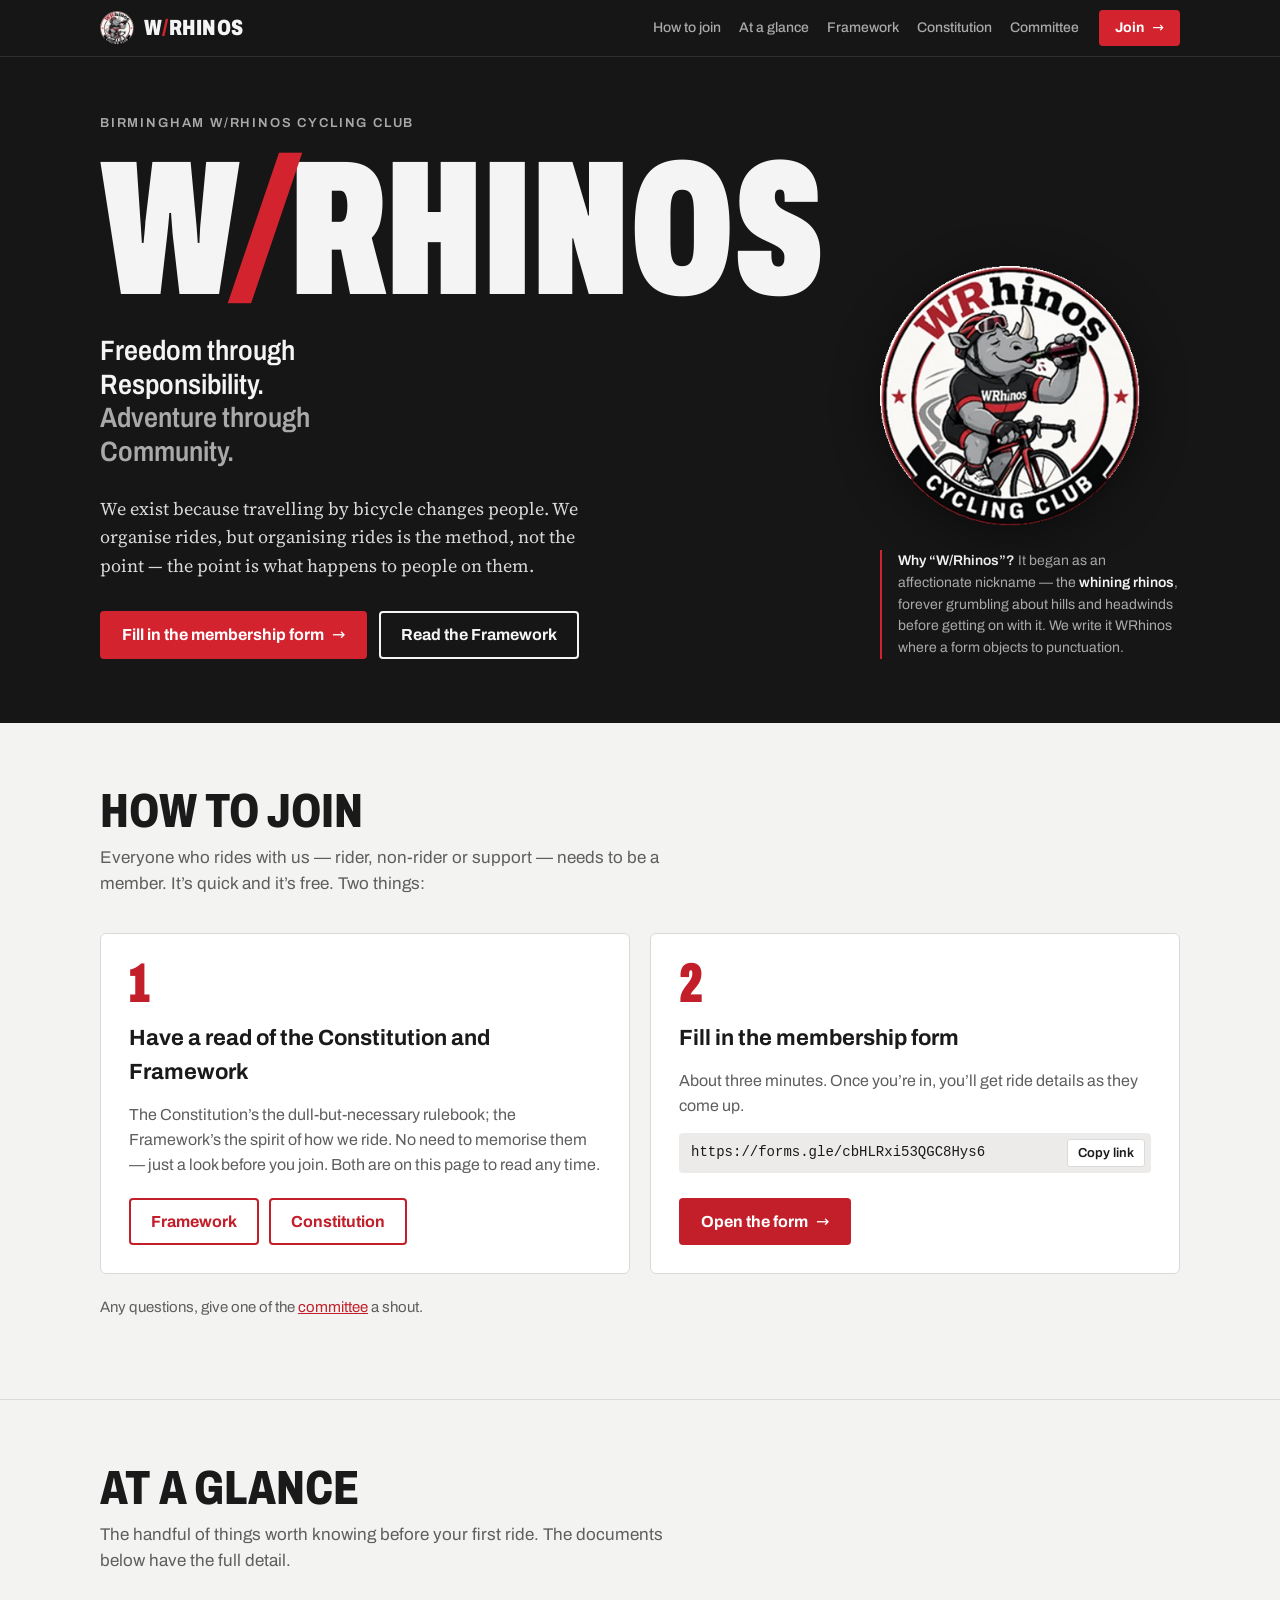
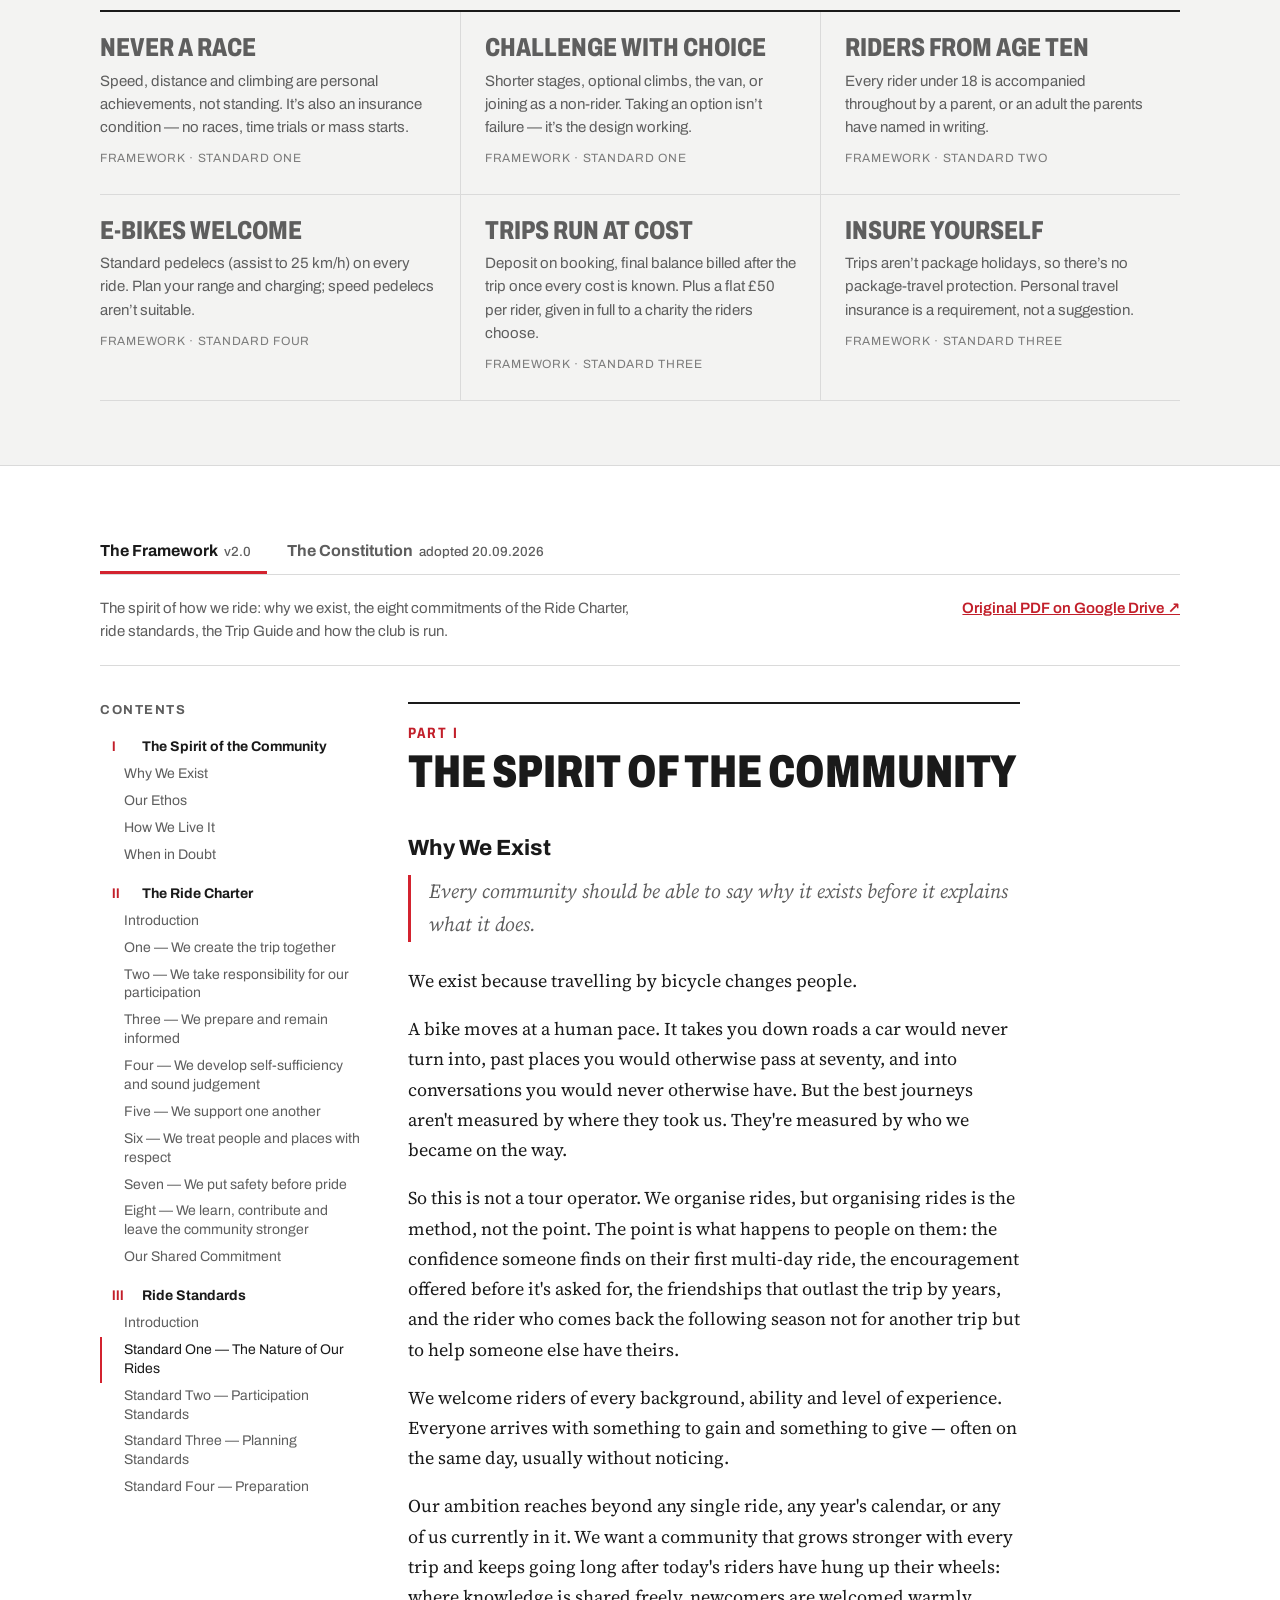
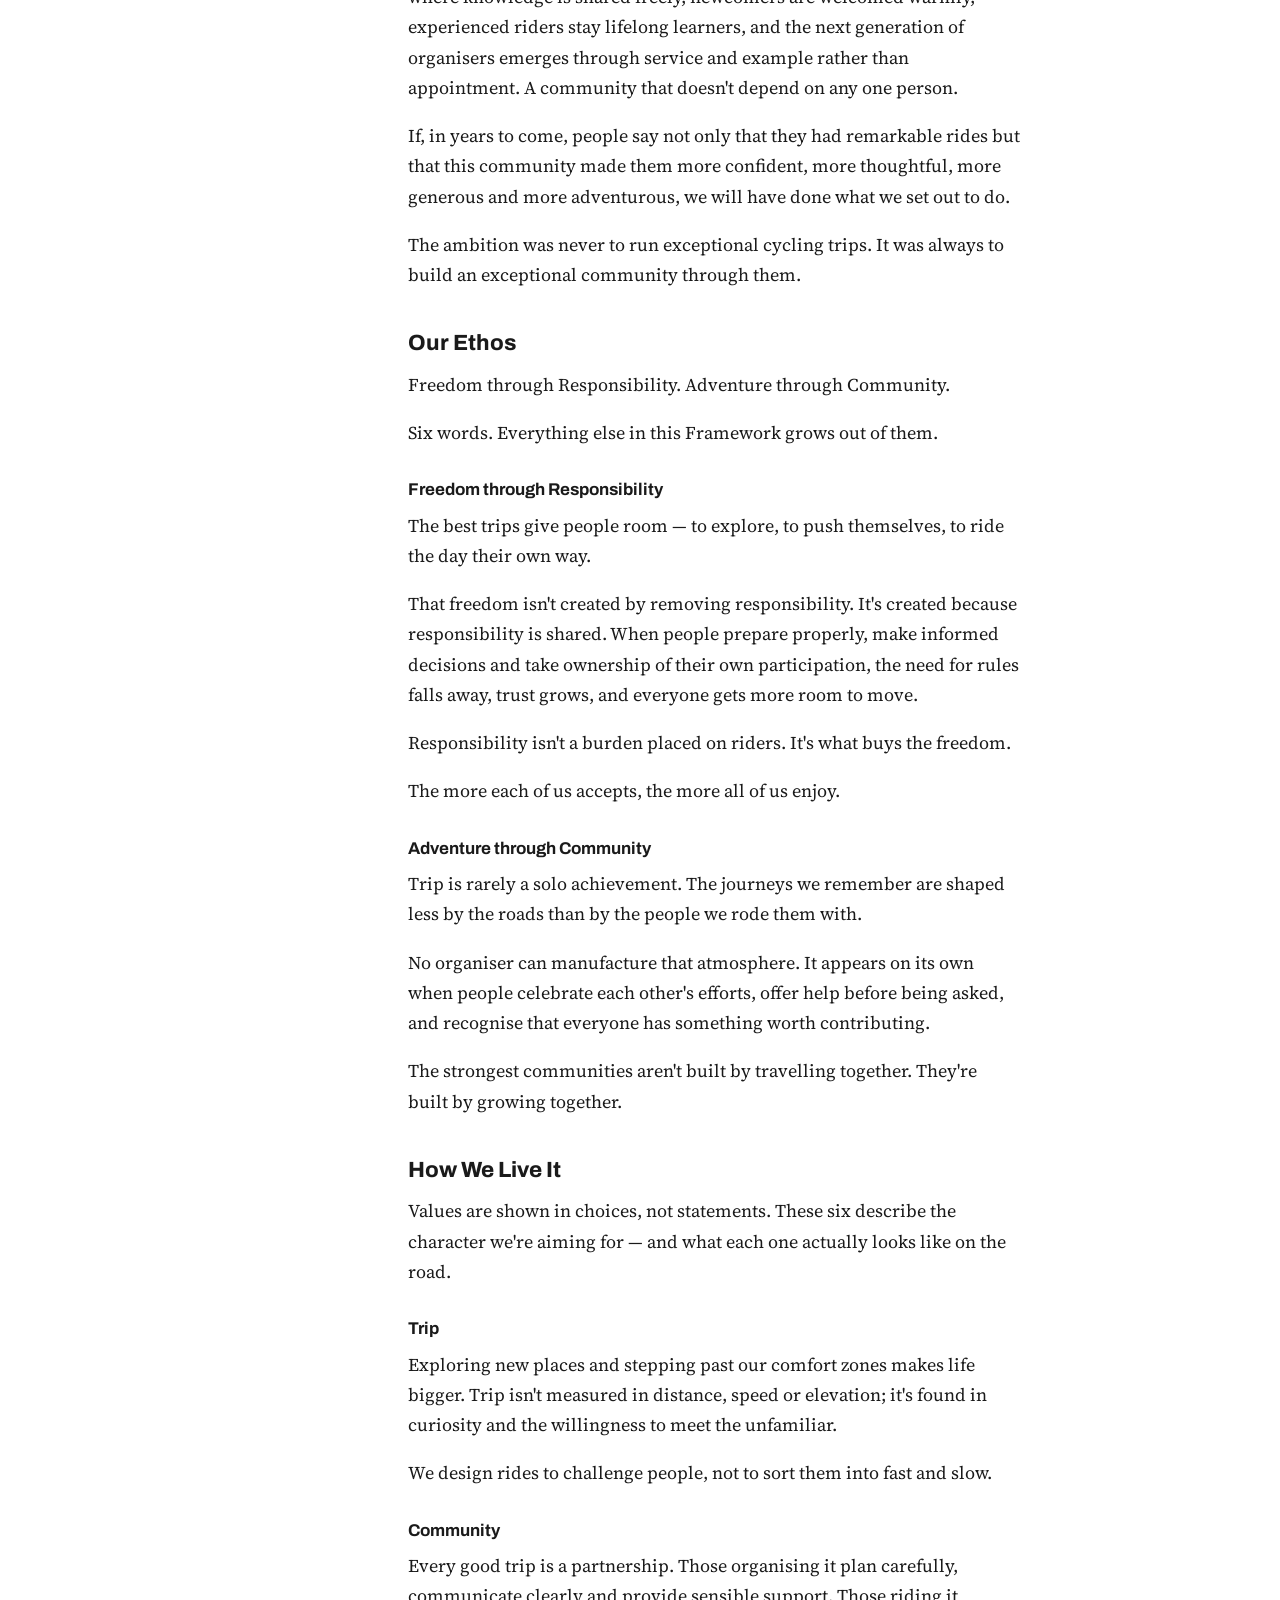
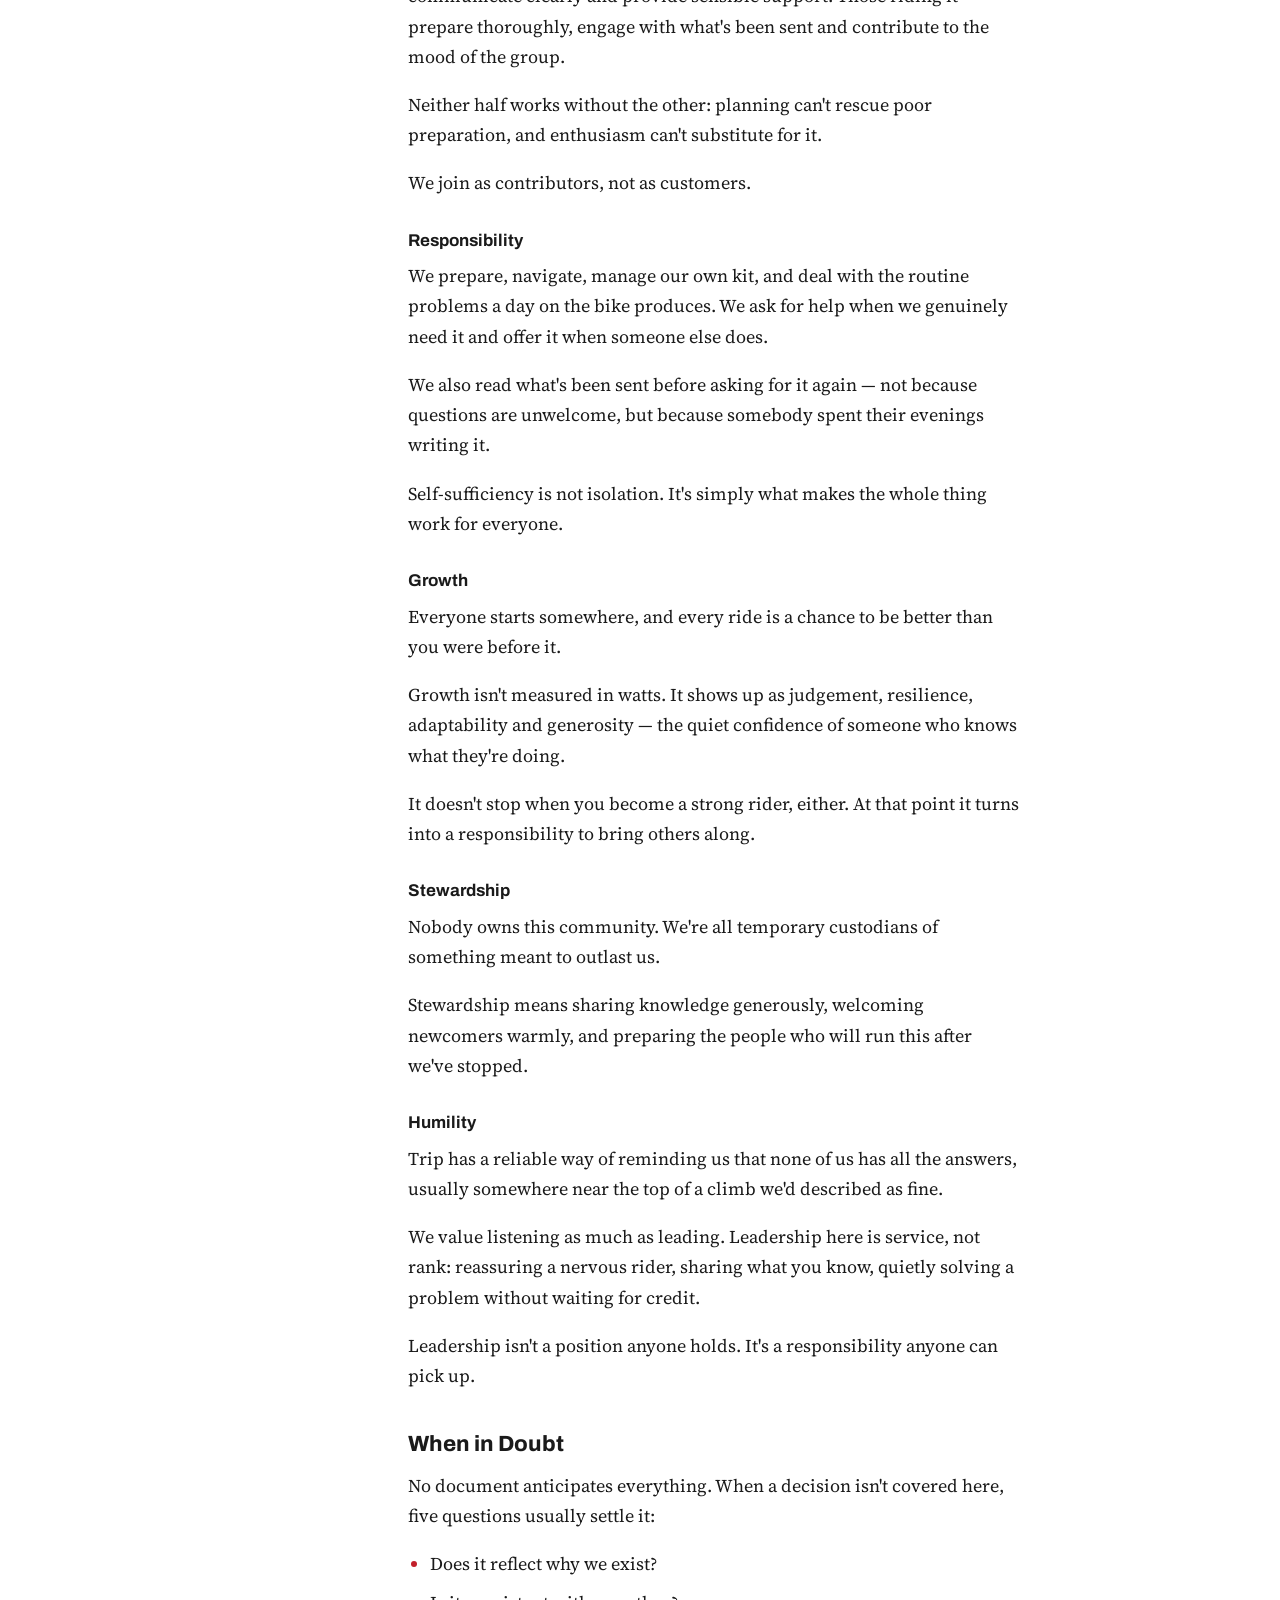
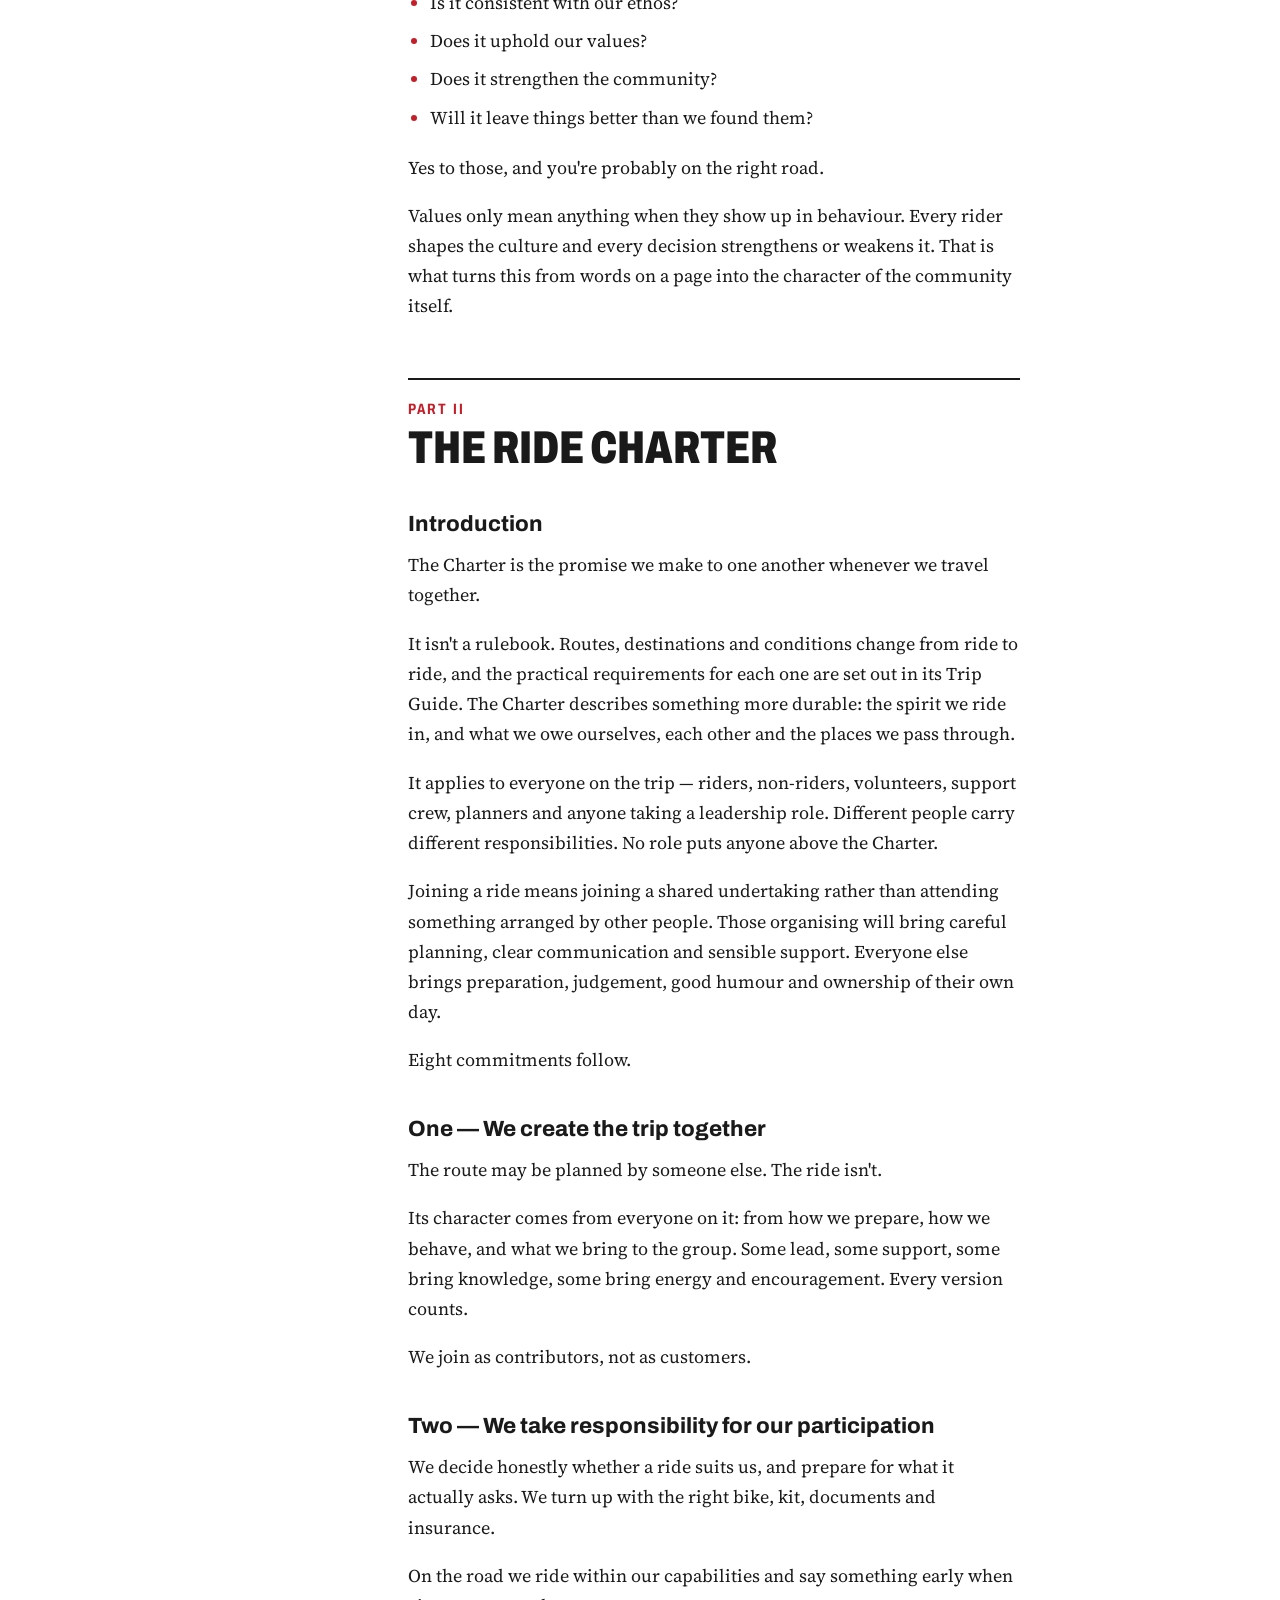
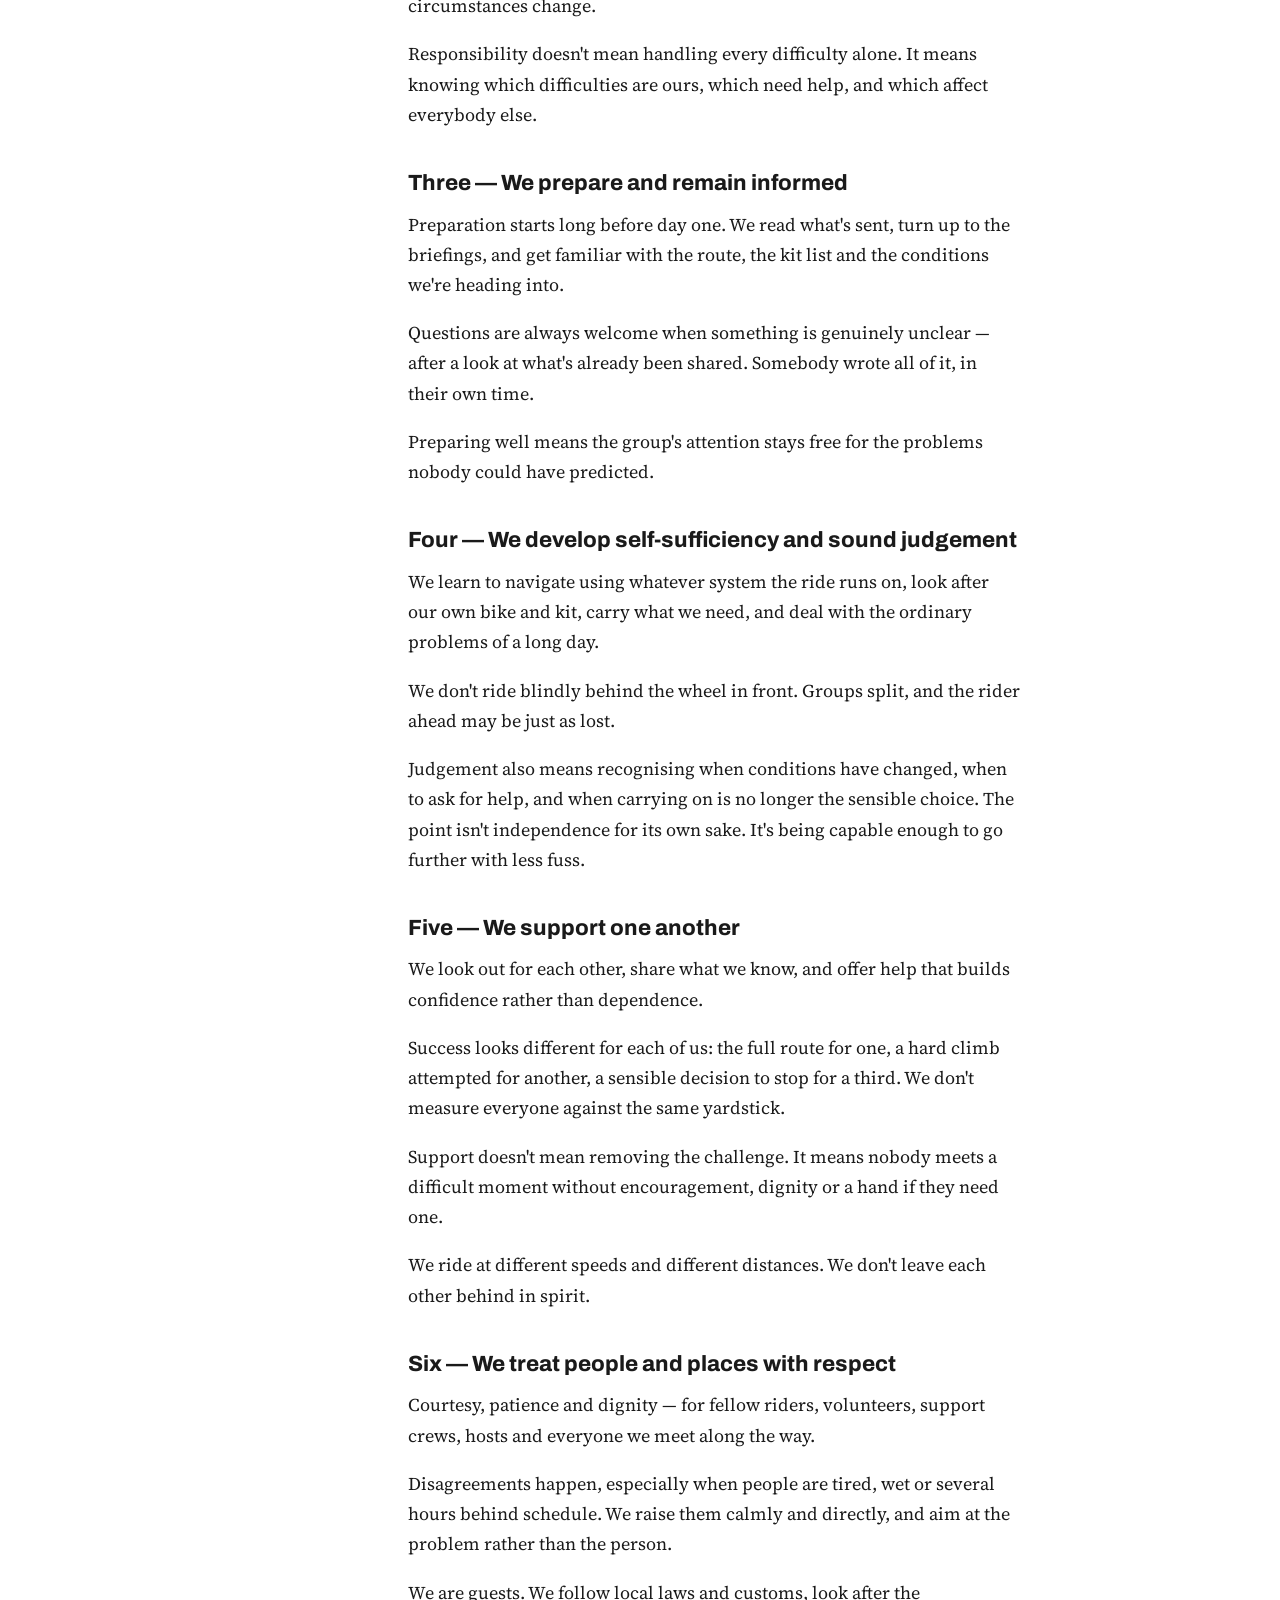
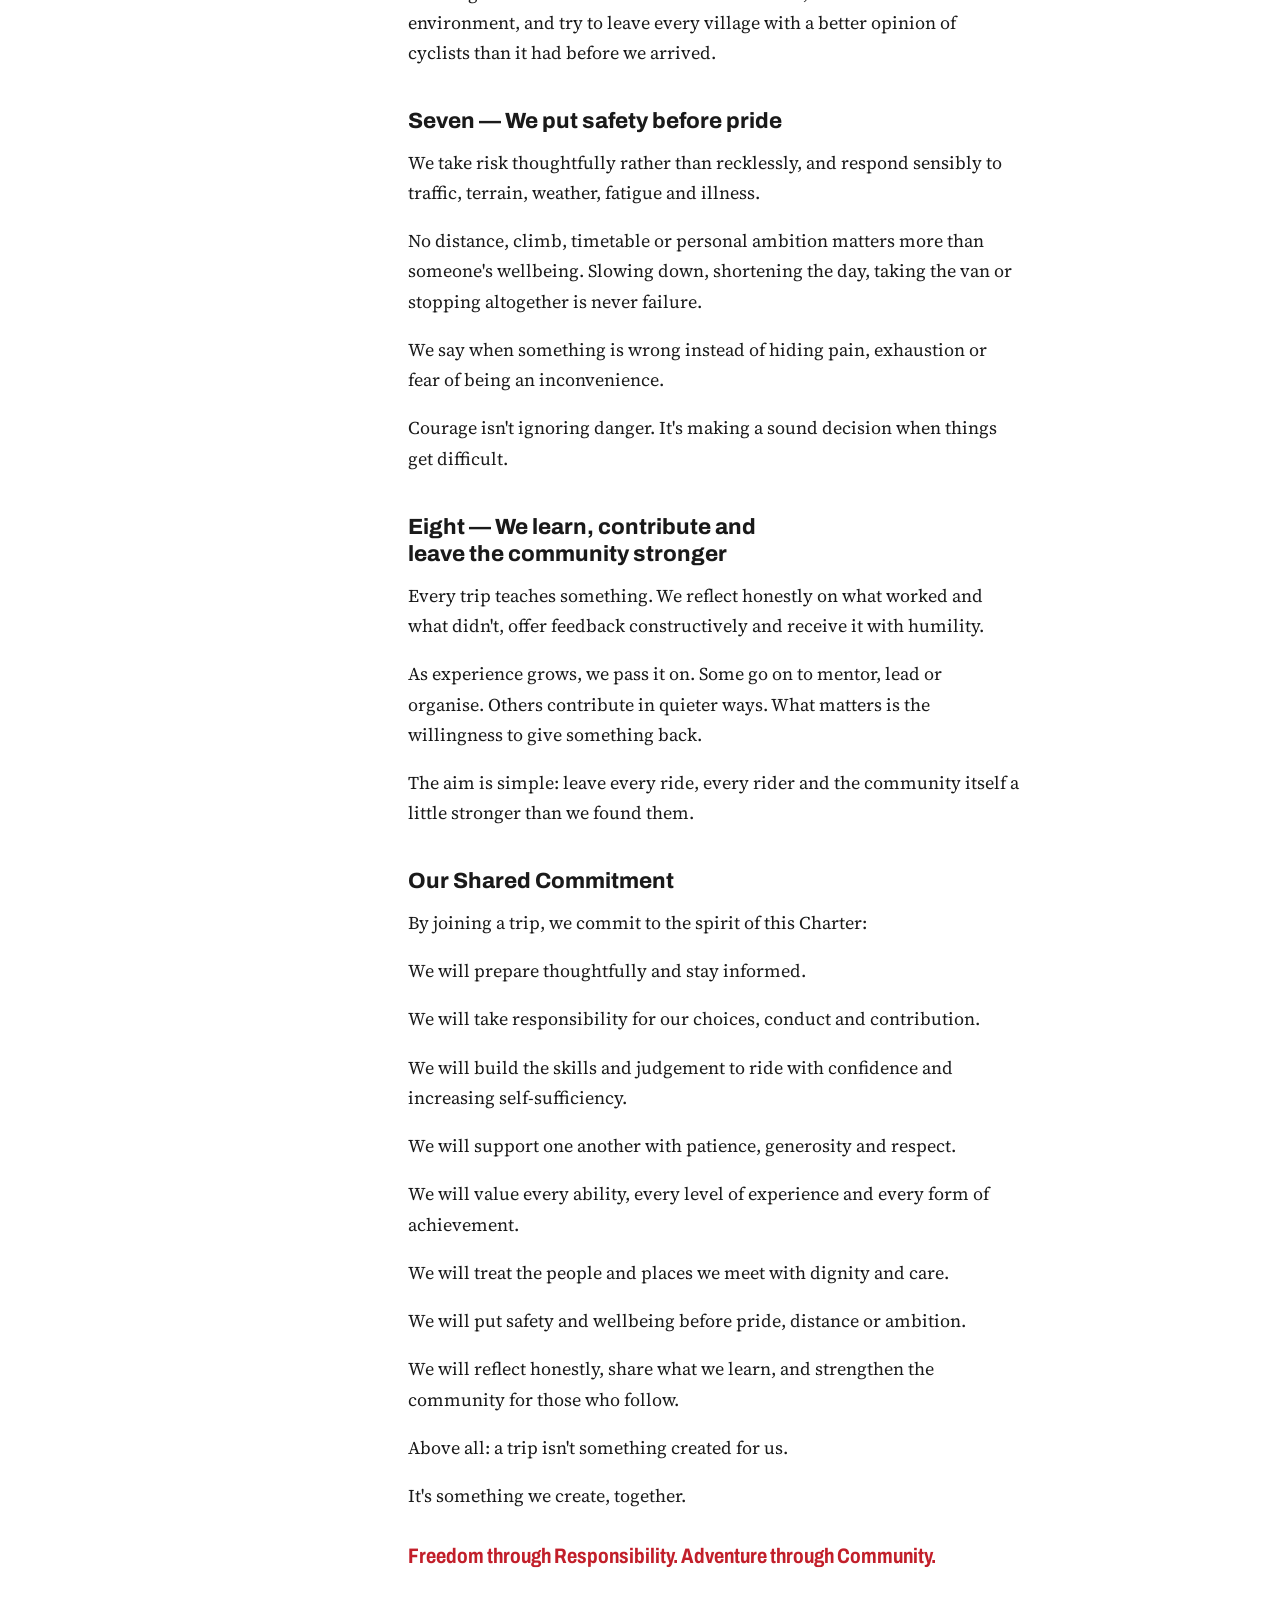
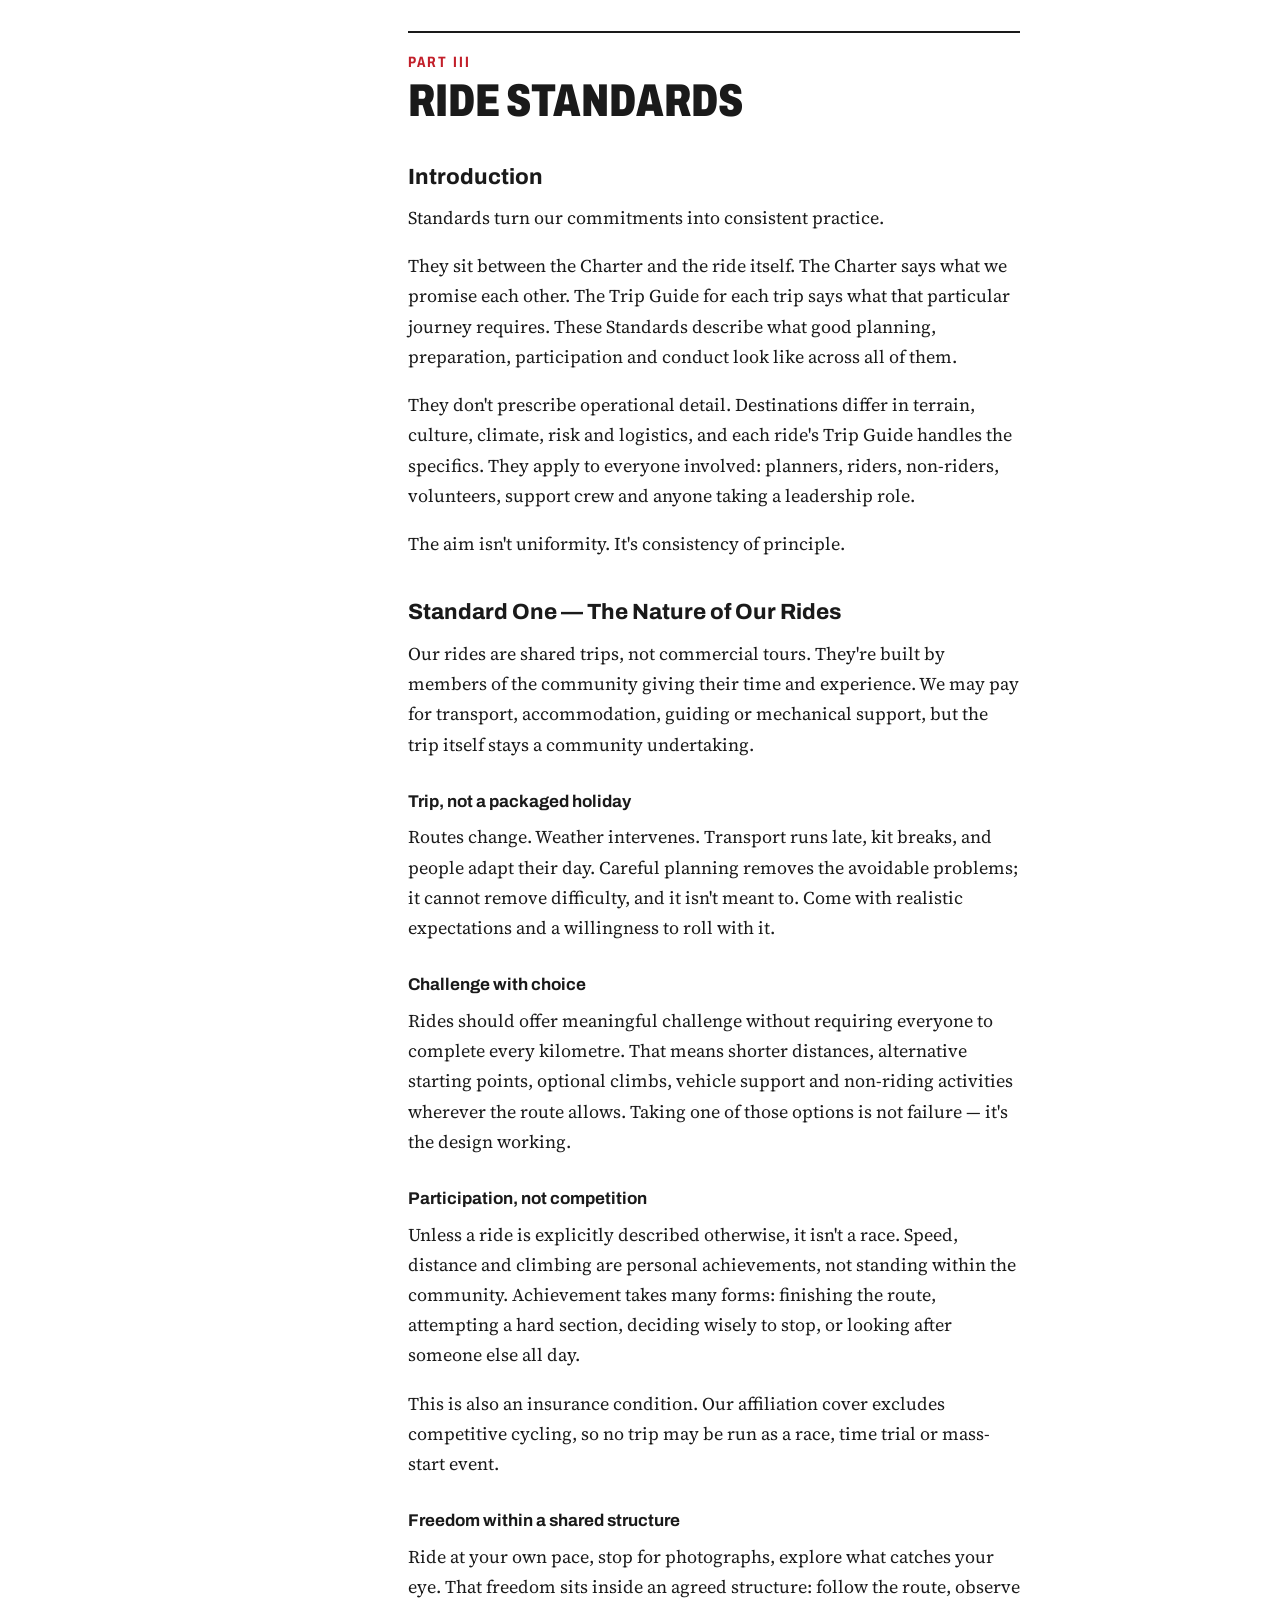
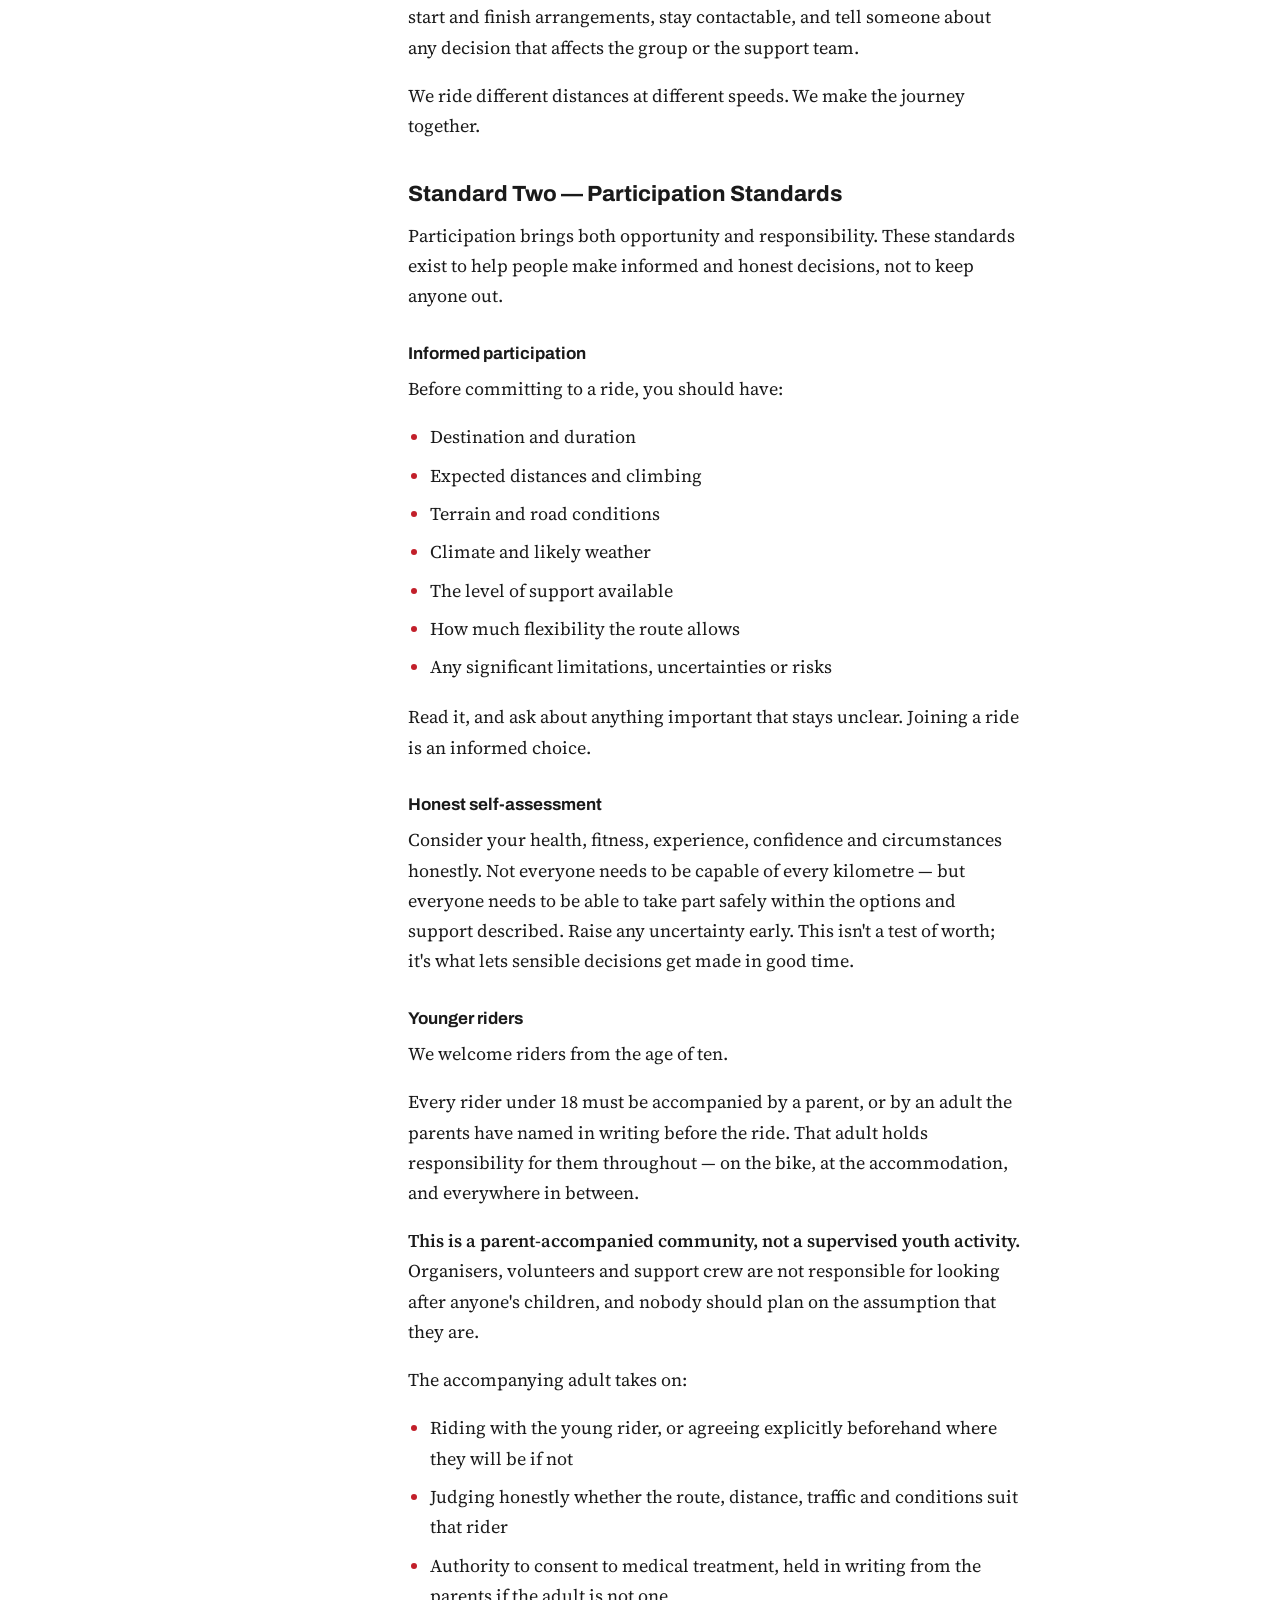
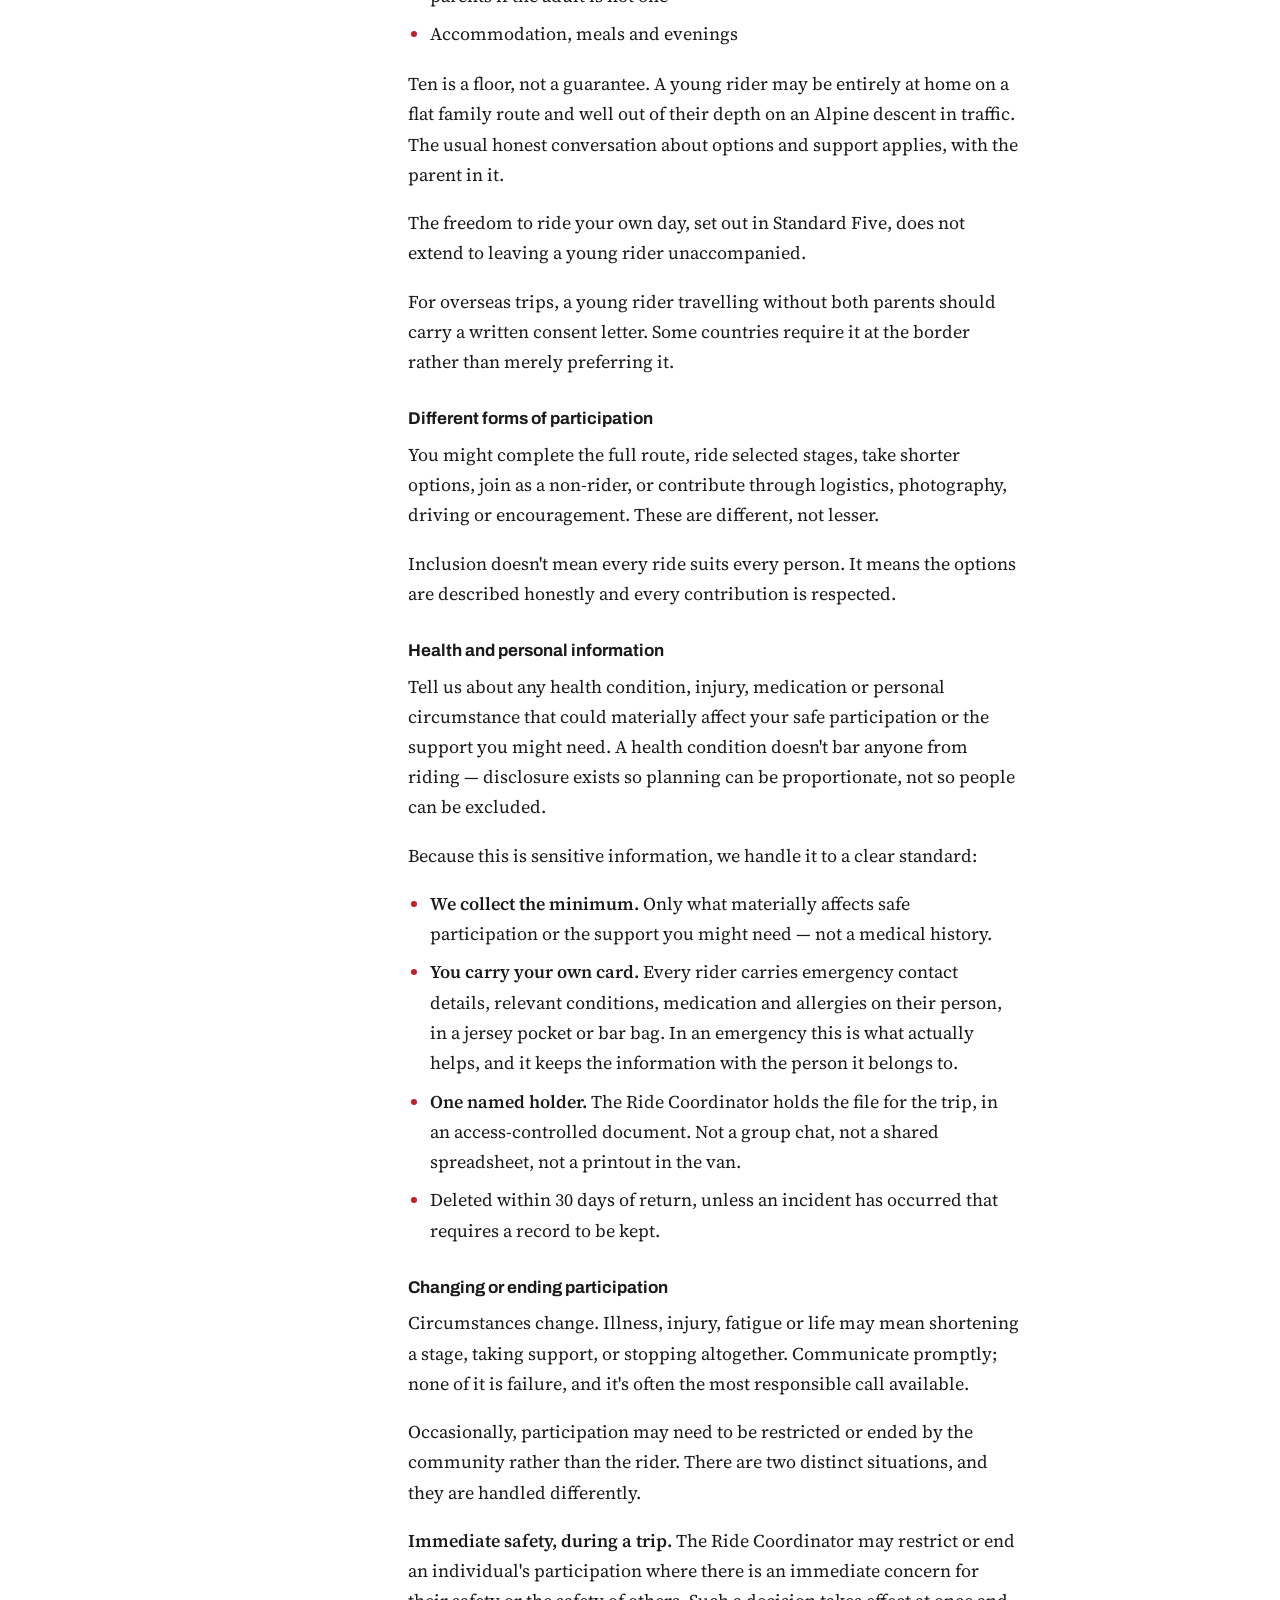
==== commit f885c91b: "Add privacy notice page; self-host fonts Co-Authored-By: Claude Opus 5.5 <noreply@anthropic.com>" ====
--- a/index.html
+++ b/index.html
@@ -14,9 +14,7 @@
 <meta property="og:type" content="website">
 <meta name="theme-color" content="#161616">
 <style>[hidden]{display:none!important}body{margin:0}img{max-width:100%}</style>
-<link rel="preconnect" href="https://fonts.googleapis.com">
-<link rel="preconnect" href="https://fonts.gstatic.com" crossorigin>
-<link rel="stylesheet" href="https://fonts.googleapis.com/css2?family=Archivo:wdth,wght@62..125,400..900&family=Source+Serif+4:ital,opsz,wght@0,8..60,400;0,8..60,600;1,8..60,400&display=swap">
+<link rel="stylesheet" href="/fonts/fonts.css">
 <style>
 :root{
   --ground:#F3F3F2; --surface:#FFFFFF; --ink:#1A1A1A; --muted:#5E5E5E; --rule:#DADADA;
@@ -59,7 +57,20 @@
 .bar nav a{color:var(--band-muted); text-decoration:none; font-size:14px; font-weight:500}
 .bar nav a:hover{color:var(--band-ink)}
 .bar .btn{padding:8px 14px; font-size:14px}
-@media (max-width:720px){ .bar nav{display:none} .bar .btn{margin-left:auto} }
+.menu-btn{display:none; background:none; border:1px solid var(--band-rule); color:var(--band-ink); border-radius:4px; width:40px; height:38px; cursor:pointer; padding:0; align-items:center; justify-content:center}
+.menu-btn svg{display:block}
+.menu-btn .x{display:none}
+.bar.open .menu-btn .x{display:block}
+.bar.open .menu-btn .lines{display:none}
+@media (max-width:720px){
+  .bar .wrap{position:relative; gap:12px}
+  .bar .btn{margin-left:auto}
+  .menu-btn{display:inline-flex}
+  .bar nav{display:none; position:absolute; left:0; right:0; top:100%; flex-direction:column; gap:0; margin:0; background:var(--band); border-bottom:1px solid var(--band-rule); padding:4px 20px 12px}
+  .bar.open nav{display:flex}
+  .bar nav a{font-size:17px; padding:13px 0; border-top:1px solid var(--band-rule); color:var(--band-ink)}
+  .bar nav a:first-child{border-top:0}
+}
 
 .btn{display:inline-flex; align-items:center; gap:8px; font-family:var(--sans); font-weight:700; font-size:16px; text-decoration:none; border-radius:4px; padding:13px 20px; border:2px solid transparent; cursor:pointer; line-height:1.1}
 .btn-mark{background:var(--mark); color:var(--mark-ink)}
@@ -187,6 +198,16 @@
 .founders{list-style:none; margin:0 0 28px; padding:0; display:flex; flex-wrap:wrap; gap:8px}
 .founders li{background:var(--surface); border:1px solid var(--rule); border-radius:999px; padding:6px 14px; font-weight:600; font-size:15px}
 .committee .officers{display:grid; grid-template-columns:repeat(auto-fill, minmax(200px,1fr))}
+/* privacy page */
+.page-title{font-family:var(--display); font-stretch:75%; font-weight:850; font-size:clamp(44px, 7vw, 72px); line-height:.95; text-transform:uppercase; margin:0 0 12px}
+.eyebrow-dark{font-size:13px; font-weight:600; letter-spacing:.14em; text-transform:uppercase; color:var(--accent); margin:0 0 10px}
+.privacy h2{font-family:var(--sans); font-stretch:100%; font-size:24px; font-weight:750; text-transform:none; border-top:1px solid var(--rule); padding-top:28px; margin:40px 0 14px}
+.privacy h2:first-child{margin-top:0}
+.table-wrap{overflow-x:auto; margin:0 0 1.2em}
+.privacy table{border-collapse:collapse; font-family:var(--sans); font-size:15px; line-height:1.45; min-width:560px}
+.privacy th{text-align:left; font-size:12px; letter-spacing:.08em; text-transform:uppercase; color:var(--muted); padding:8px 12px 8px 0; border-bottom:2px solid var(--ink)}
+.privacy td{vertical-align:top; padding:12px 12px 12px 0; border-bottom:1px solid var(--rule)}
+@media (max-width:720px){ .bar .plain-nav{display:none} }
 footer{background:var(--band); color:var(--band-muted); padding-block:32px; font-size:14px}
 footer .wrap{display:flex; flex-wrap:wrap; gap:10px 32px; justify-content:space-between}
 footer a{color:var(--band-ink)}
@@ -198,7 +219,7 @@
 <header class="bar">
   <div class="wrap">
     <a class="wordmark" href="#top"><img src="img/badge.png" alt="" width="34" height="34"><span>W<span class="slash">/</span>Rhinos</span></a>
-    <nav aria-label="Sections">
+    <nav aria-label="Sections" id="site-nav">
       <a href="#join">How to join</a>
       <a href="#glance">At a glance</a>
       <a href="#framework" data-doc="fw">Framework</a>
@@ -206,6 +227,10 @@
       <a href="#committee">Committee</a>
     </nav>
     <a class="btn btn-mark" href="https://forms.gle/cbHLRxi53QGC8Hys6" target="_blank" rel="noopener">Join <span class="arr">→</span></a>
+    <button class="menu-btn" type="button" id="menu-btn" aria-controls="site-nav" aria-expanded="false" aria-label="Menu">
+      <svg class="lines" width="20" height="20" viewBox="0 0 20 20" aria-hidden="true"><path d="M2 5h16M2 10h16M2 15h16" stroke="currentColor" stroke-width="2" stroke-linecap="round"/></svg>
+      <svg class="x" width="20" height="20" viewBox="0 0 20 20" aria-hidden="true"><path d="M4 4l12 12M16 4L4 16" stroke="currentColor" stroke-width="2" stroke-linecap="round"/></svg>
+    </button>
   </div>
 </header>
 
@@ -337,13 +362,21 @@
 <footer>
   <div class="wrap">
     <span>W/Rhinos Cycling Club · Birmingham</span>
-    <span><a href="https://forms.gle/cbHLRxi53QGC8Hys6" target="_blank" rel="noopener">Membership form</a> · <a href="#framework" data-doc="fw">Framework</a> · <a href="#constitution" data-doc="co">Constitution</a></span>
+    <span><a href="https://forms.gle/cbHLRxi53QGC8Hys6" target="_blank" rel="noopener">Membership form</a> · <a href="#framework" data-doc="fw">Framework</a> · <a href="#constitution" data-doc="co">Constitution</a> · <a href="/privacy/">Privacy notice</a></span>
   </div>
 </footer>
 <div class="toast" id="toast" role="status" hidden></div>
 
 <script>
 (function(){
+  // phone menu
+  var bar = document.querySelector('.bar'), menuBtn = document.getElementById('menu-btn');
+  function setMenu(open){ bar.classList.toggle('open', open); menuBtn.setAttribute('aria-expanded', open ? 'true' : 'false'); }
+  menuBtn.addEventListener('click', function(){ setMenu(!bar.classList.contains('open')); });
+  document.getElementById('site-nav').addEventListener('click', function(e){ if (e.target.closest('a')) setMenu(false); }, true);
+  document.addEventListener('keydown', function(e){ if (e.key === 'Escape') setMenu(false); });
+  document.addEventListener('click', function(e){ if (!bar.contains(e.target)) setMenu(false); });
+
   var tabs = document.querySelectorAll('.tab');
   function show(which, scroll){
     tabs.forEach(function(t){ t.setAttribute('aria-selected', t.dataset.doc === which ? 'true' : 'false'); });
--- a/fonts/fonts.css
+++ b/fonts/fonts.css
@@ -0,0 +1,33 @@
+@font-face {
+  font-family: 'Archivo';
+  font-style: normal;
+  font-weight: 400 900;
+  font-stretch: 62% 125%;
+  font-display: swap;
+  src: url(archivo-v25-k3kQo8UDI-1M0wlSfdnoLg.woff2) format('woff2');
+  unicode-range: U+0000-00FF, U+0131, U+0152-0153, U+02BB-02BC, U+02C6, U+02DA, U+02DC, U+0304, U+0308, U+0329, U+2000-206F, U+20AC, U+2122, U+2191, U+2193, U+2212, U+2215, U+FEFF, U+FFFD;
+}
+@font-face {
+  font-family: 'Source Serif 4';
+  font-style: italic;
+  font-weight: 400;
+  font-display: swap;
+  src: url(sourceserif4-v14-vEFH2_tTDB4M7-auWDN0ahZJW1ge6NmXq2ZbF8zBfb98SUr6aX0.woff2) format('woff2');
+  unicode-range: U+0000-00FF, U+0131, U+0152-0153, U+02BB-02BC, U+02C6, U+02DA, U+02DC, U+0304, U+0308, U+0329, U+2000-206F, U+20AC, U+2122, U+2191, U+2193, U+2212, U+2215, U+FEFF, U+FFFD;
+}
+@font-face {
+  font-family: 'Source Serif 4';
+  font-style: normal;
+  font-weight: 400;
+  font-display: swap;
+  src: url(sourceserif4-v14-vEFI2_tTDB4M7-auWDN0ahZJW1gb8tc.woff2) format('woff2');
+  unicode-range: U+0000-00FF, U+0131, U+0152-0153, U+02BB-02BC, U+02C6, U+02DA, U+02DC, U+0304, U+0308, U+0329, U+2000-206F, U+20AC, U+2122, U+2191, U+2193, U+2212, U+2215, U+FEFF, U+FFFD;
+}
+@font-face {
+  font-family: 'Source Serif 4';
+  font-style: normal;
+  font-weight: 600;
+  font-display: swap;
+  src: url(sourceserif4-v14-vEFI2_tTDB4M7-auWDN0ahZJW1gb8tc.woff2) format('woff2');
+  unicode-range: U+0000-00FF, U+0131, U+0152-0153, U+02BB-02BC, U+02C6, U+02DA, U+02DC, U+0304, U+0308, U+0329, U+2000-206F, U+20AC, U+2122, U+2191, U+2193, U+2212, U+2215, U+FEFF, U+FFFD;
+}
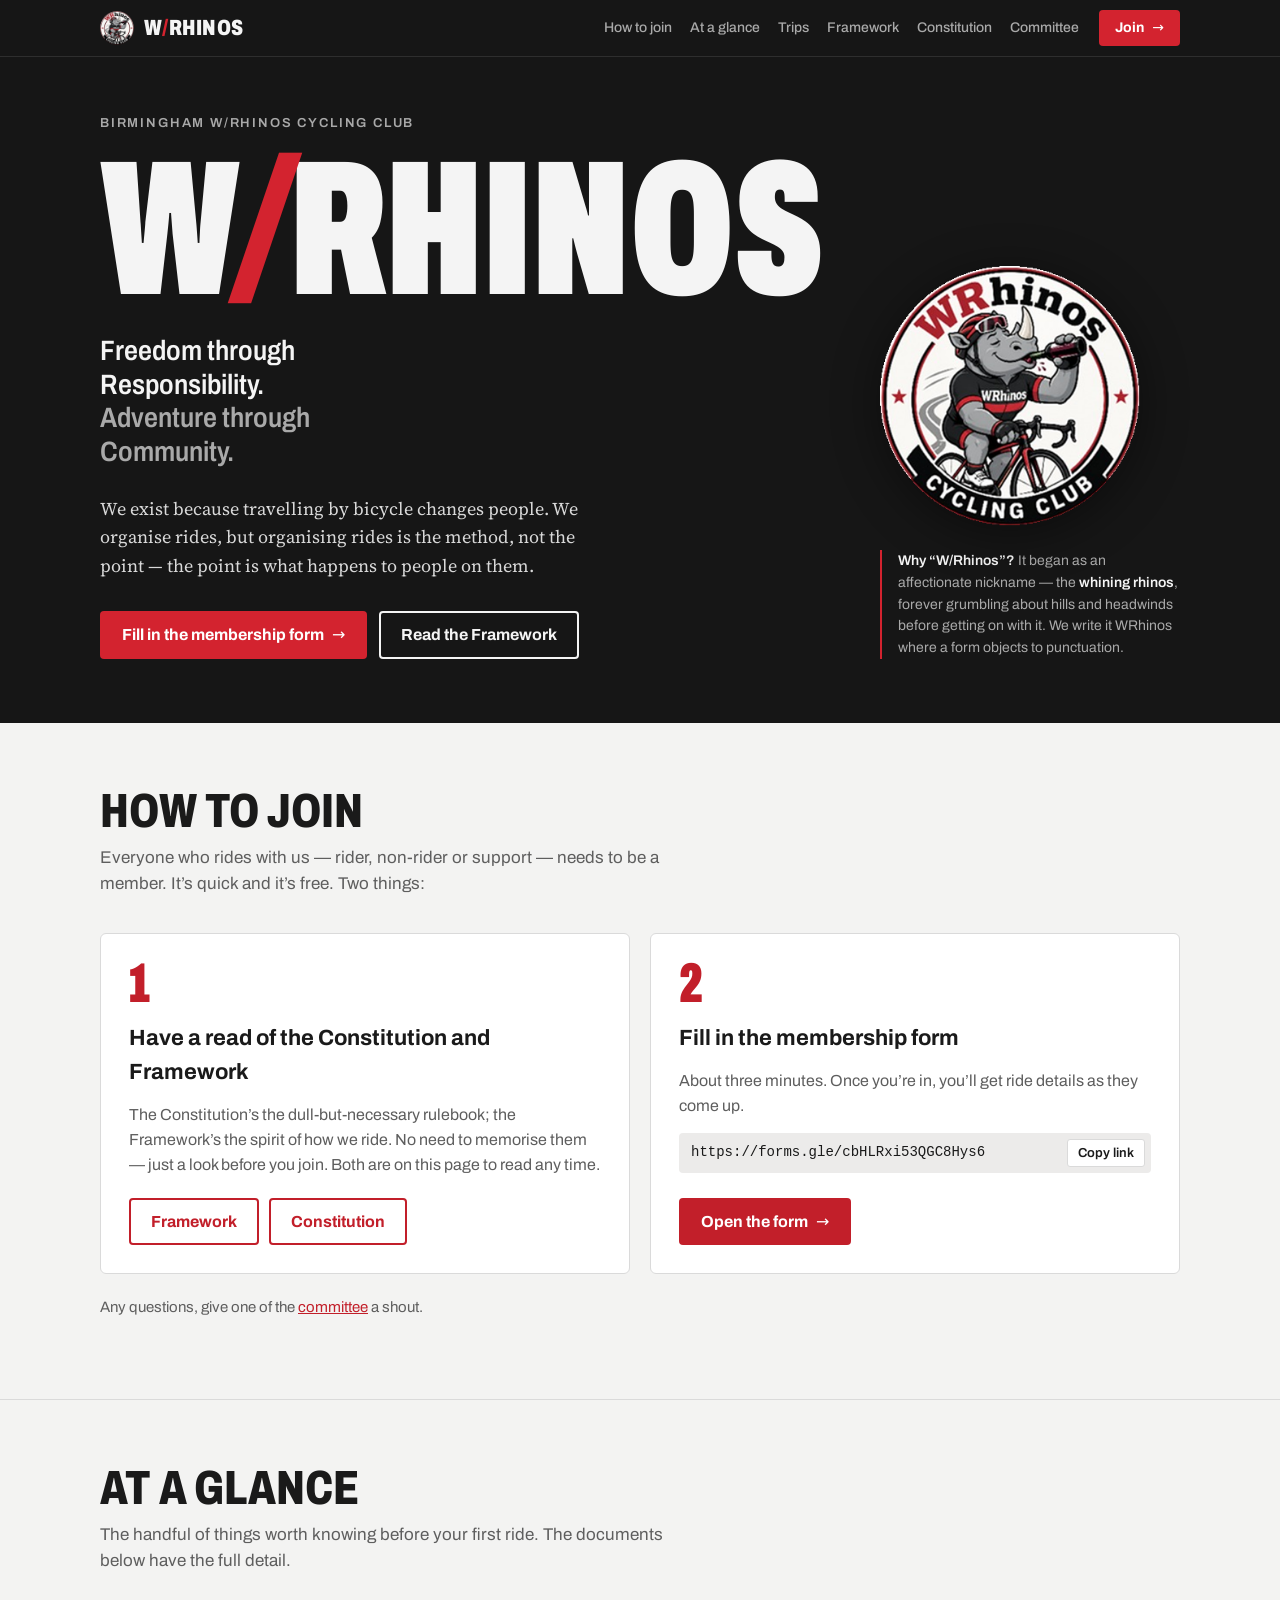
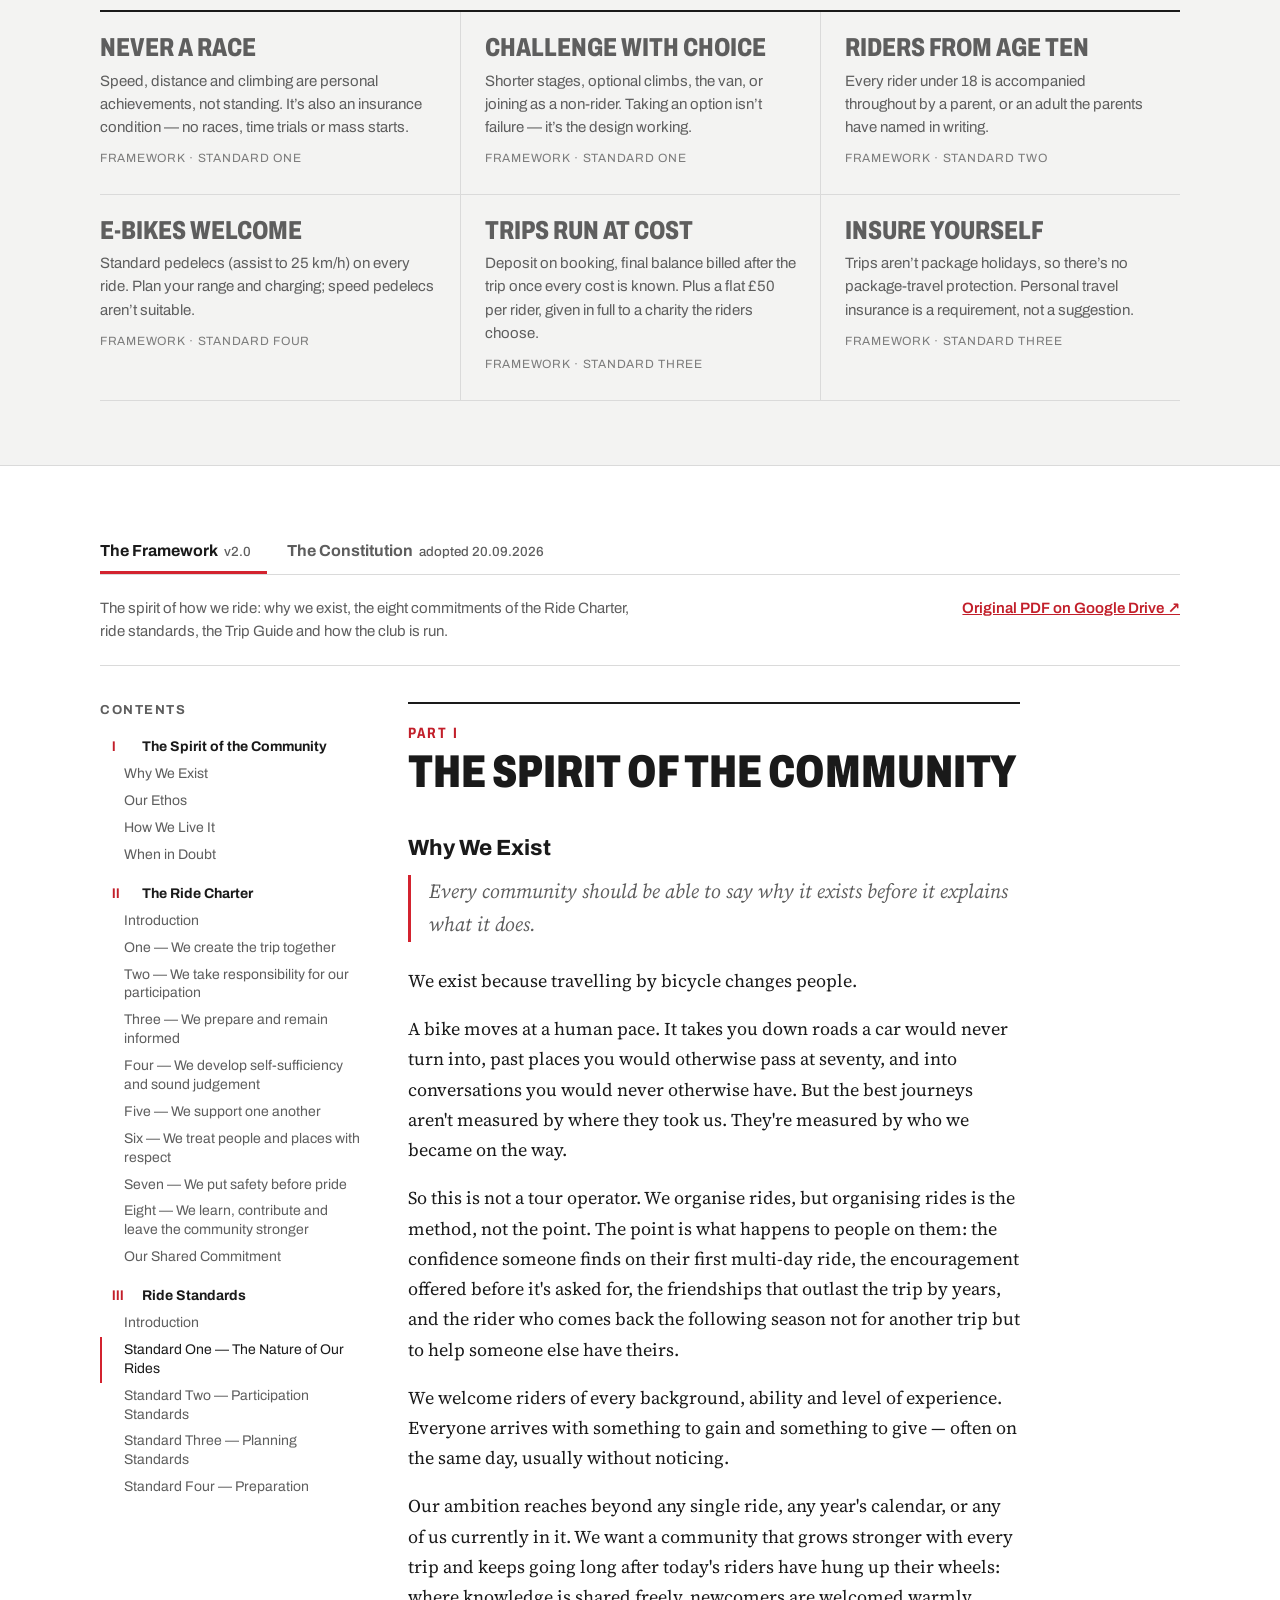
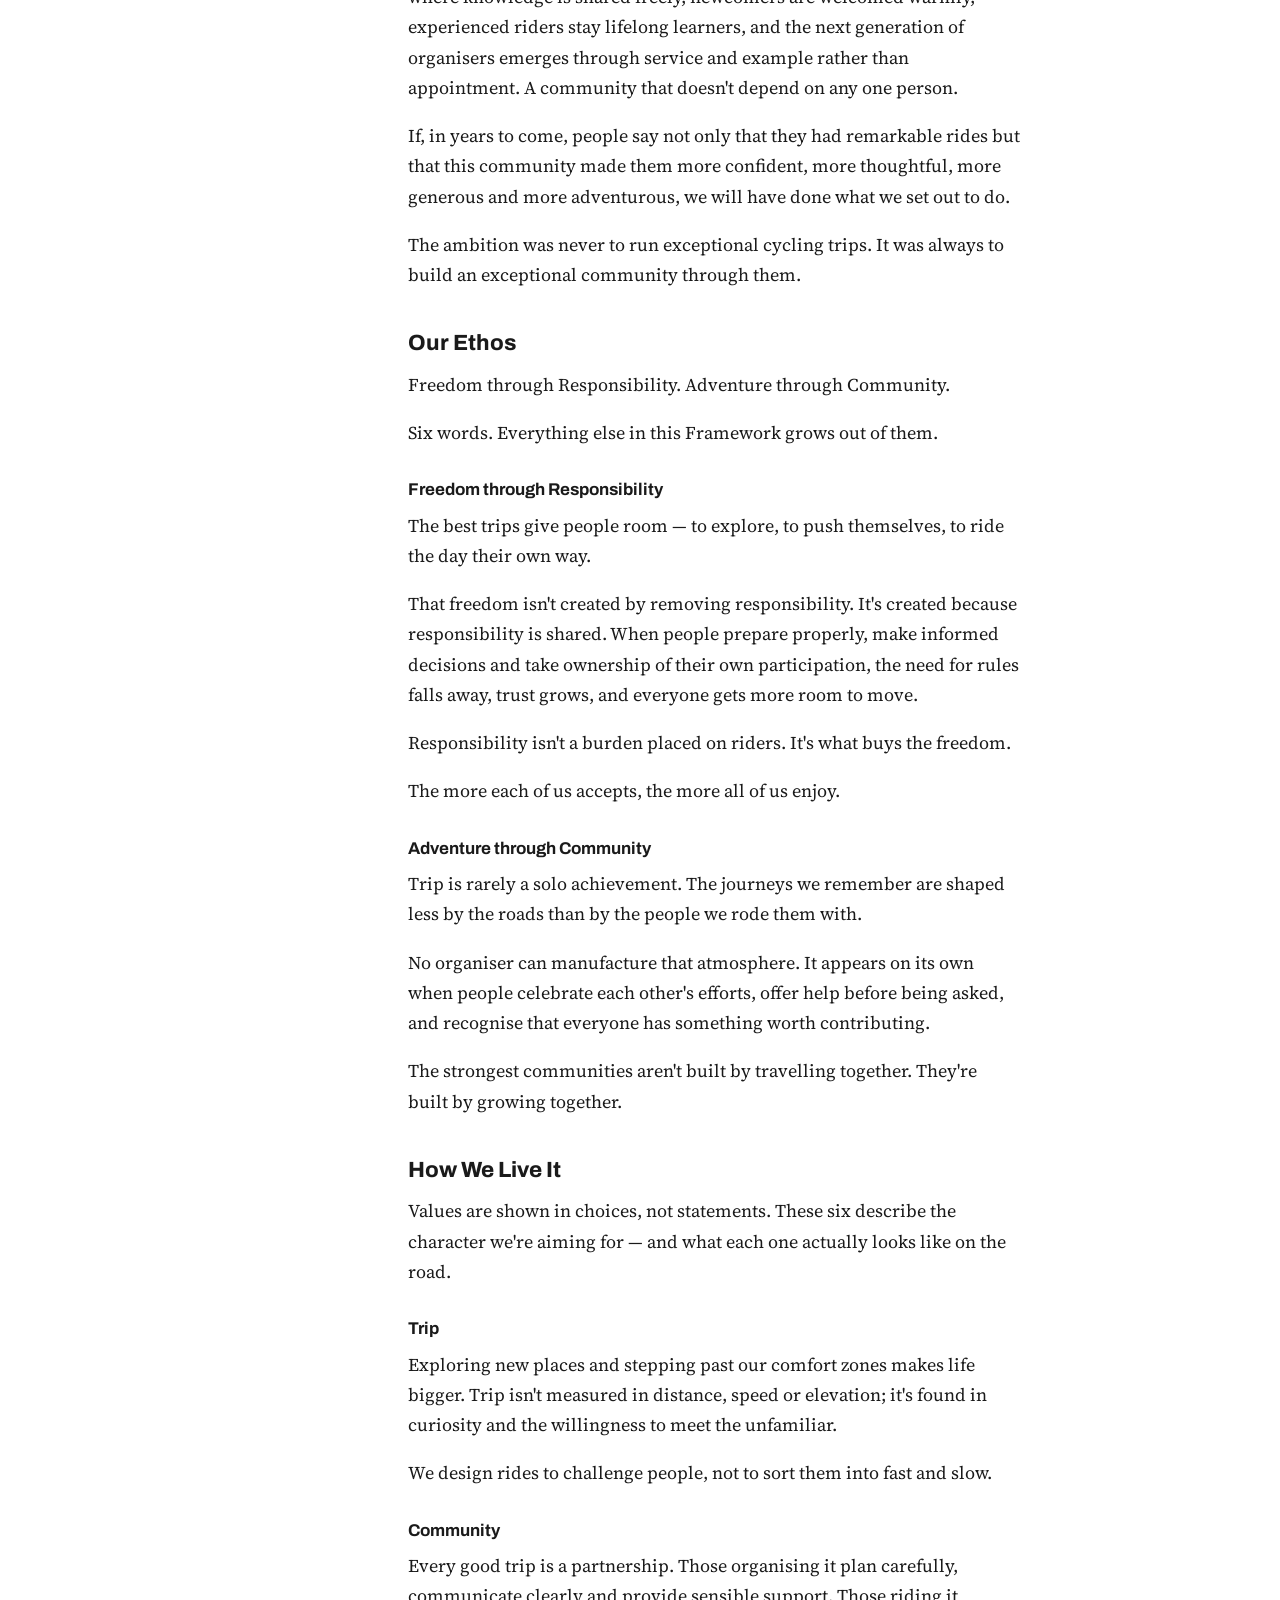
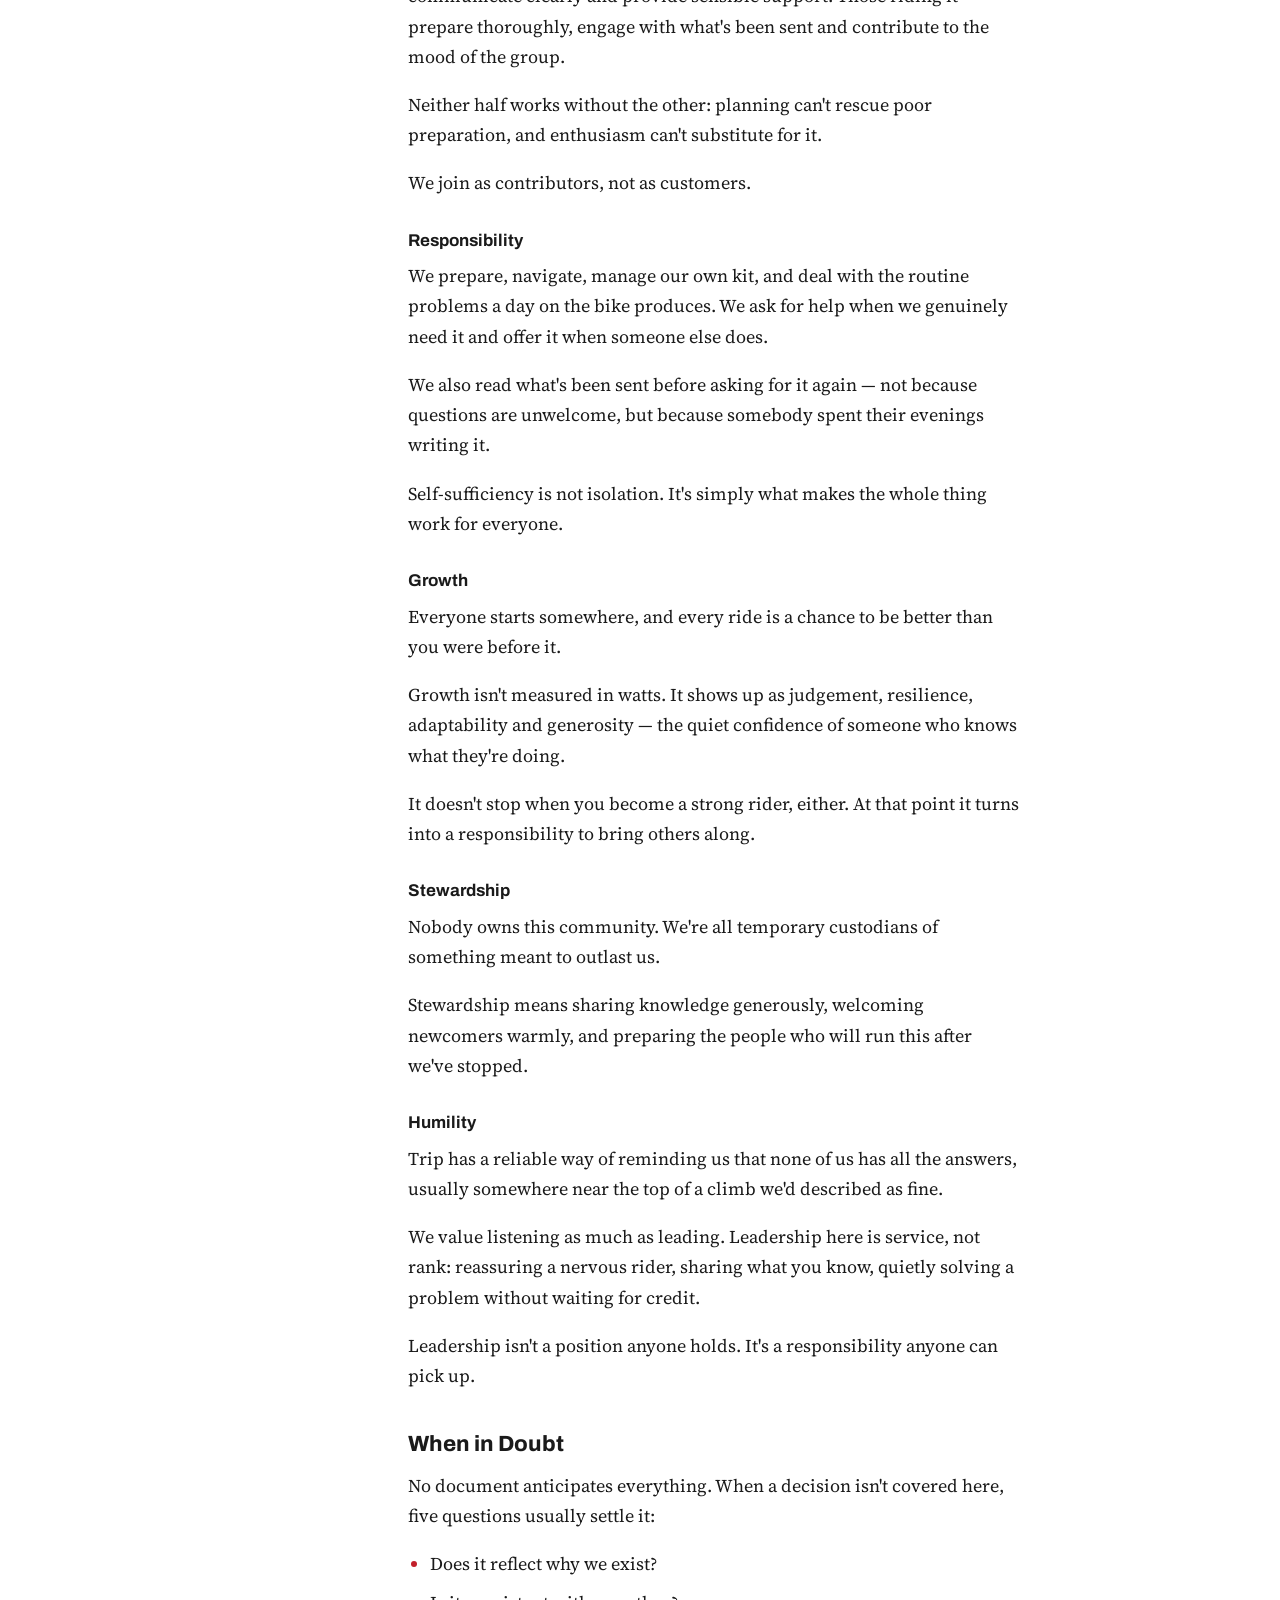
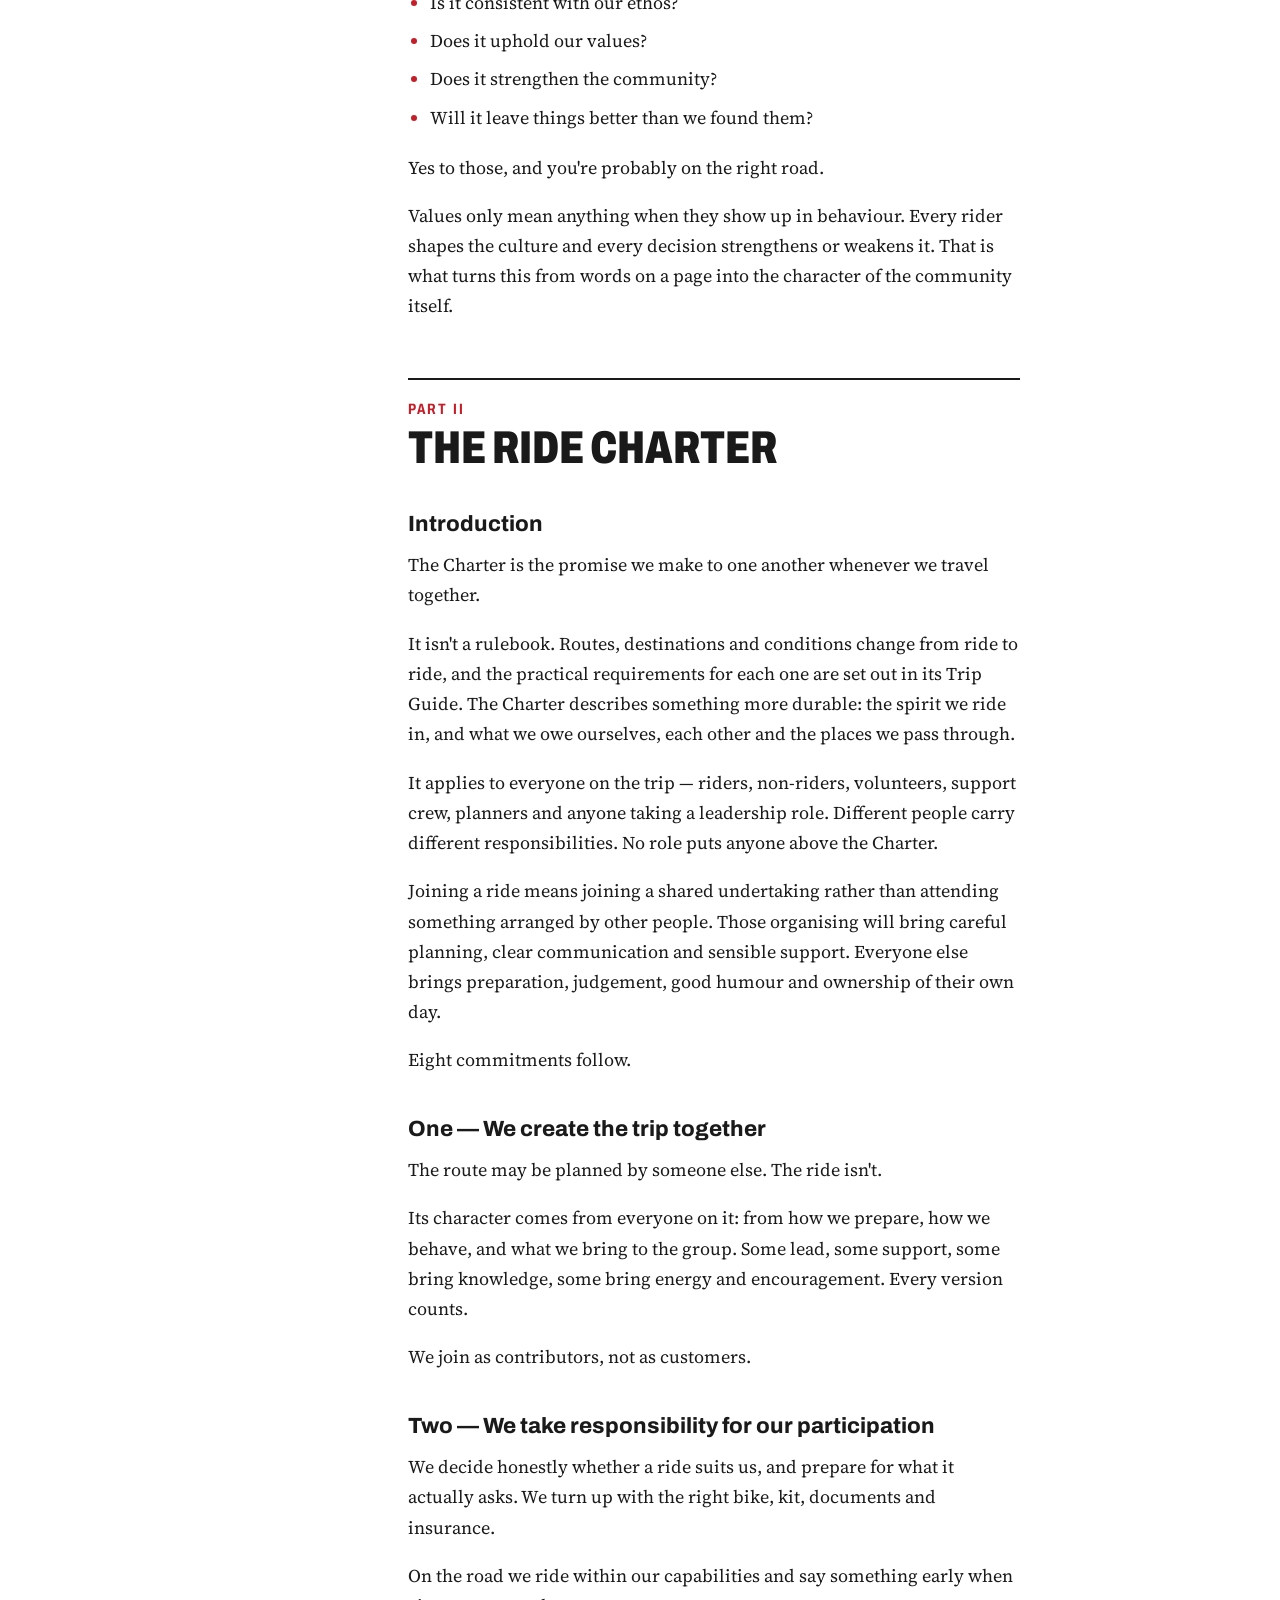
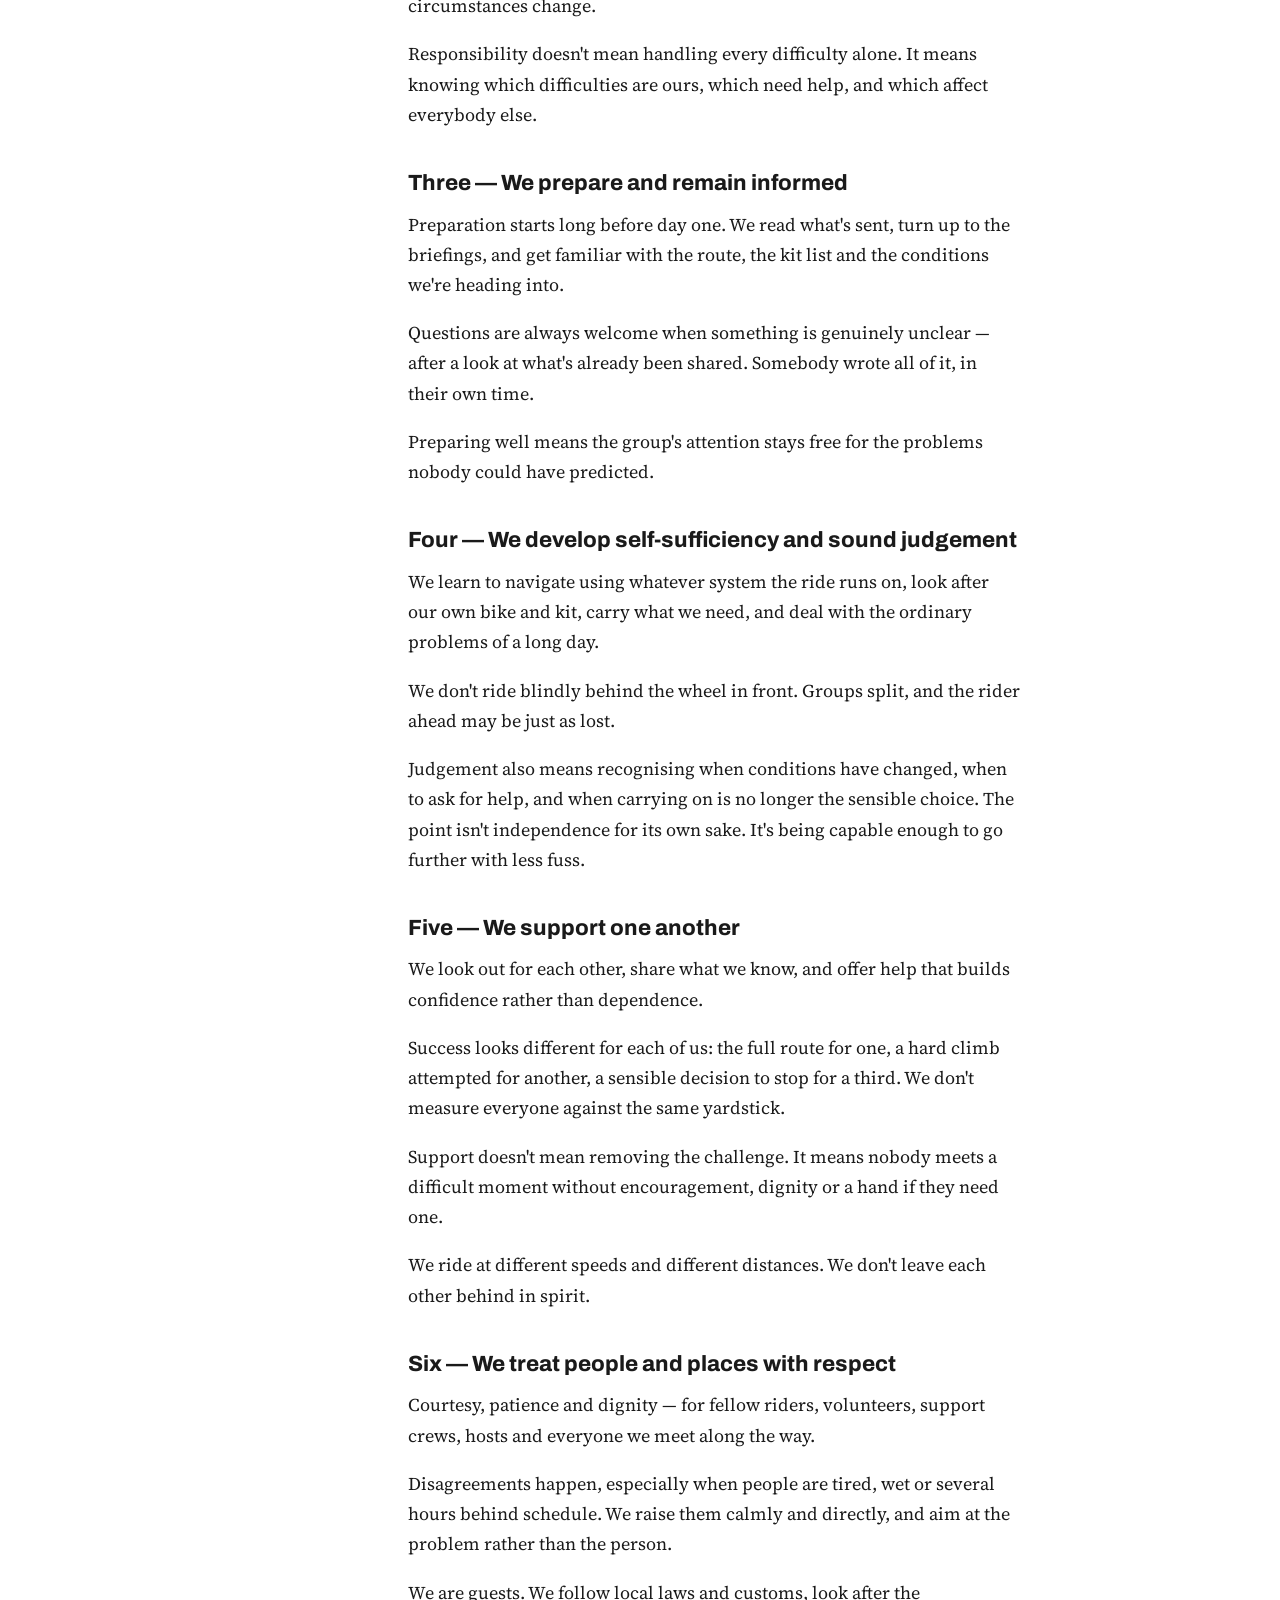
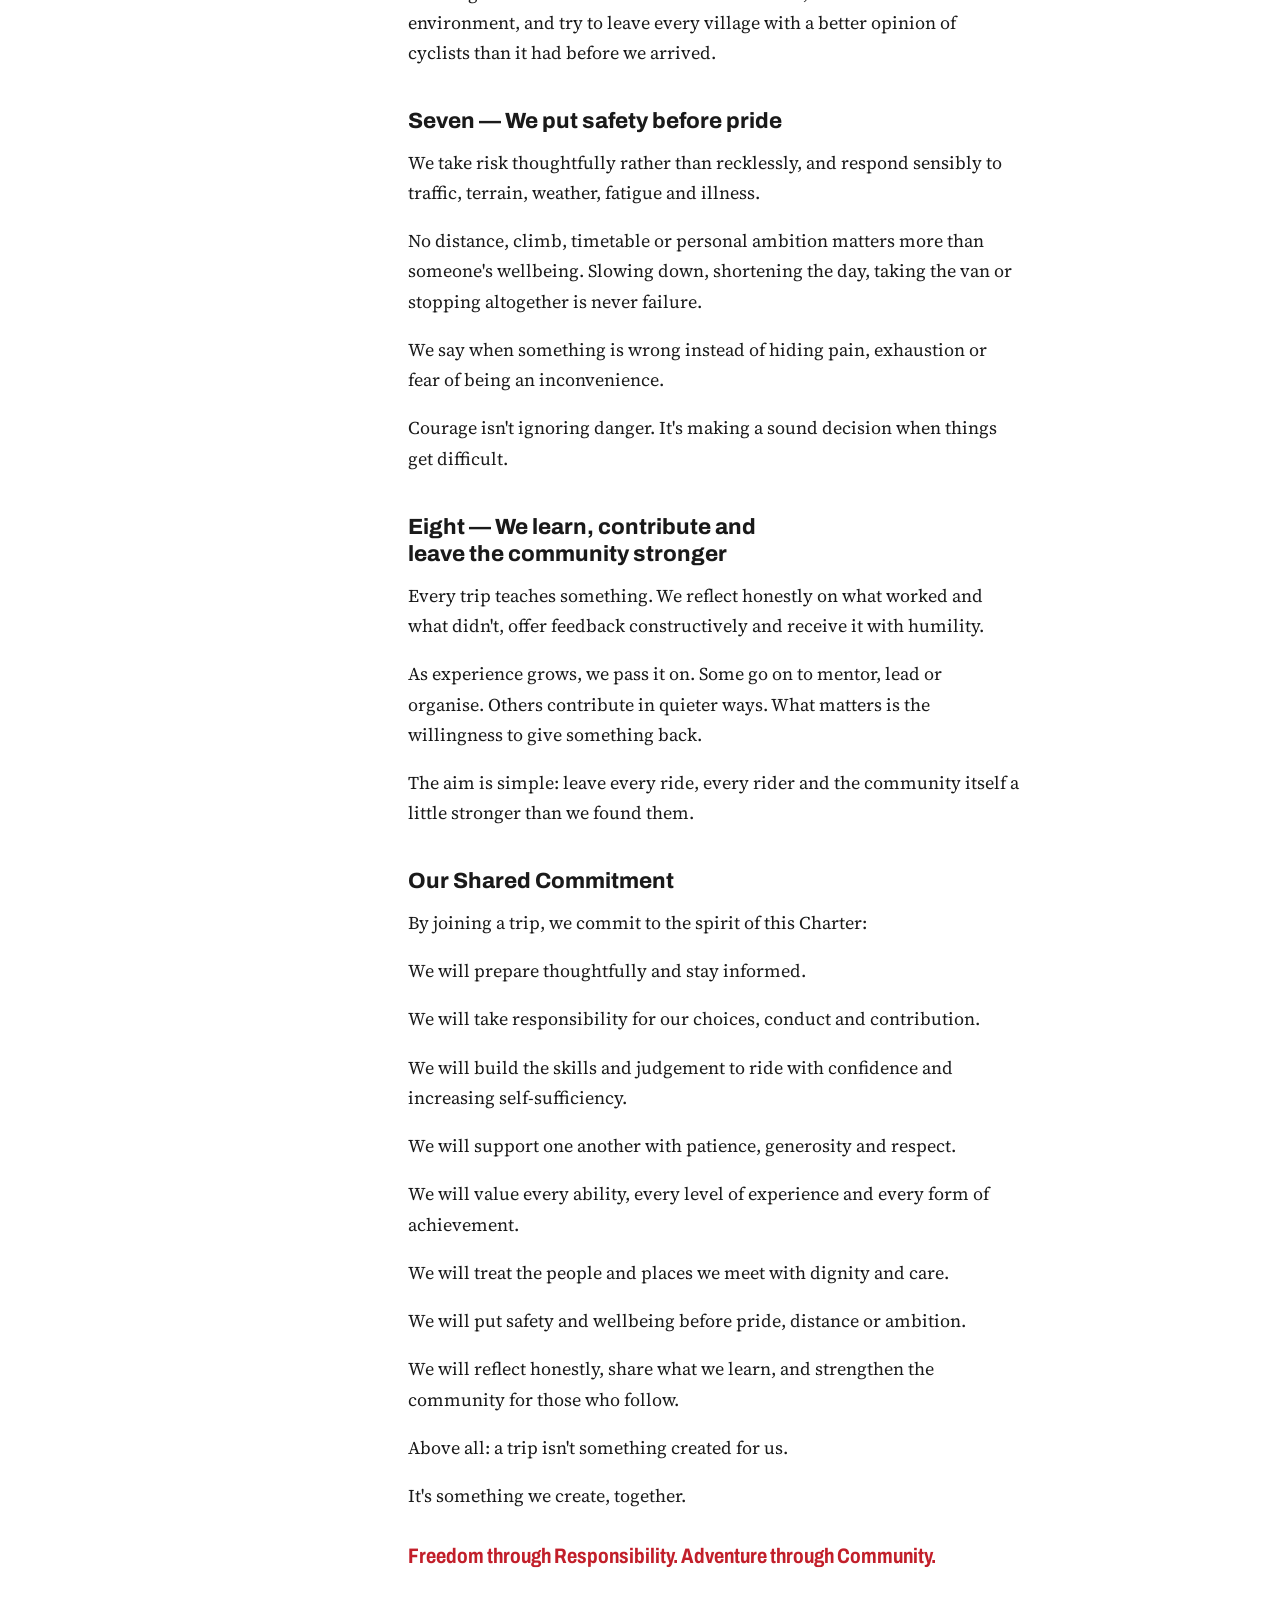
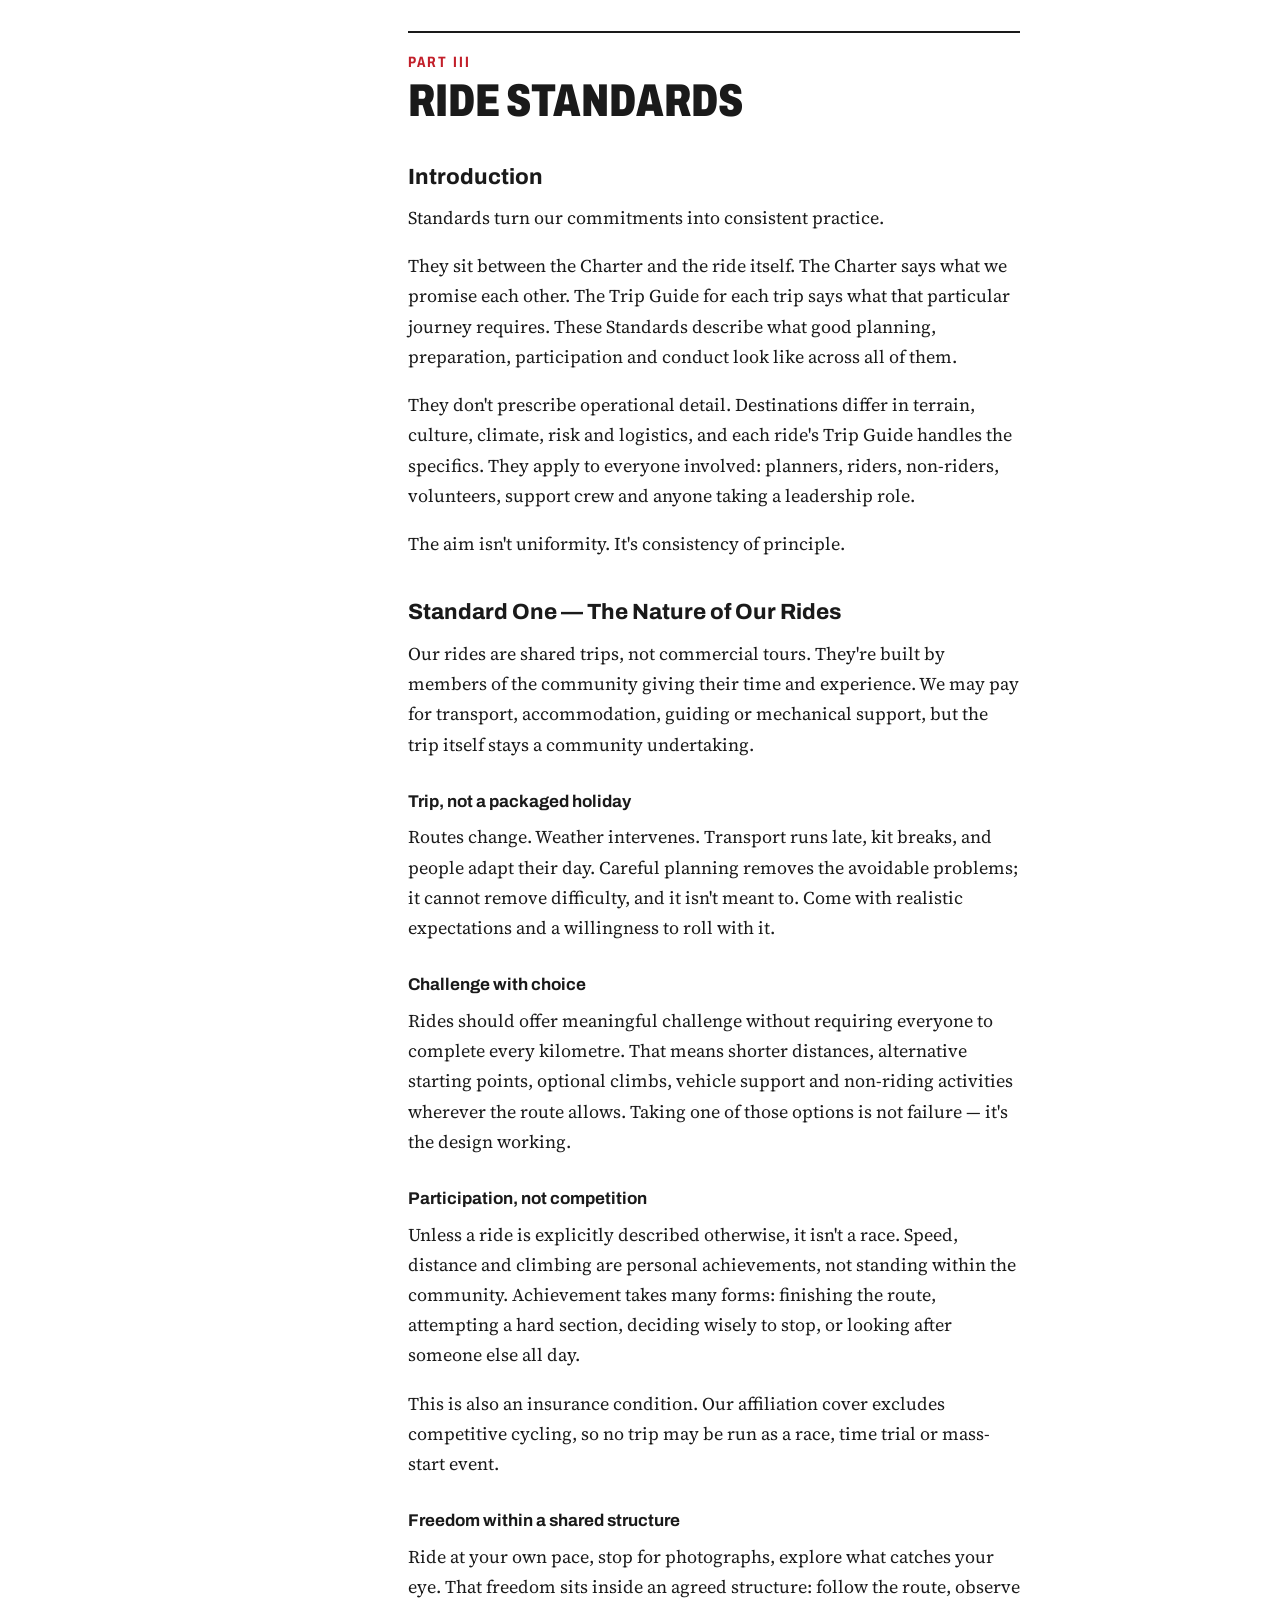
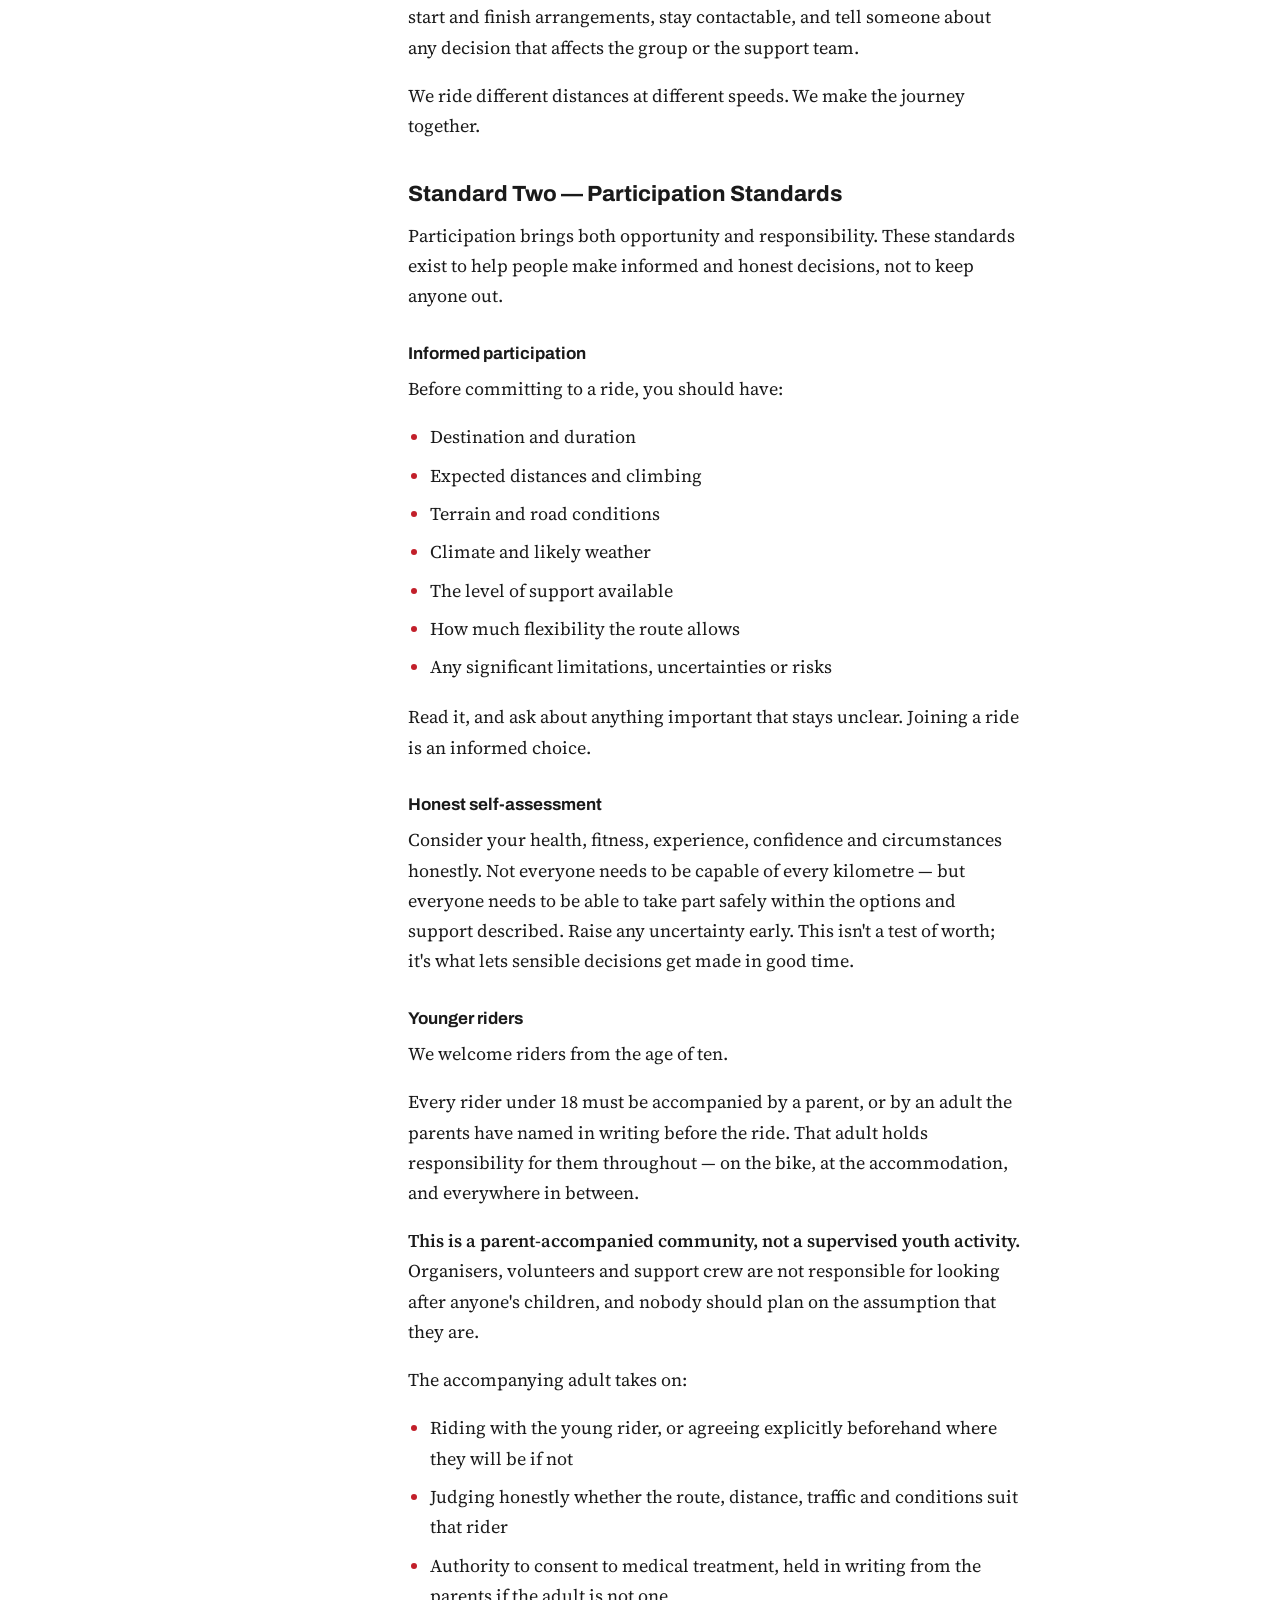
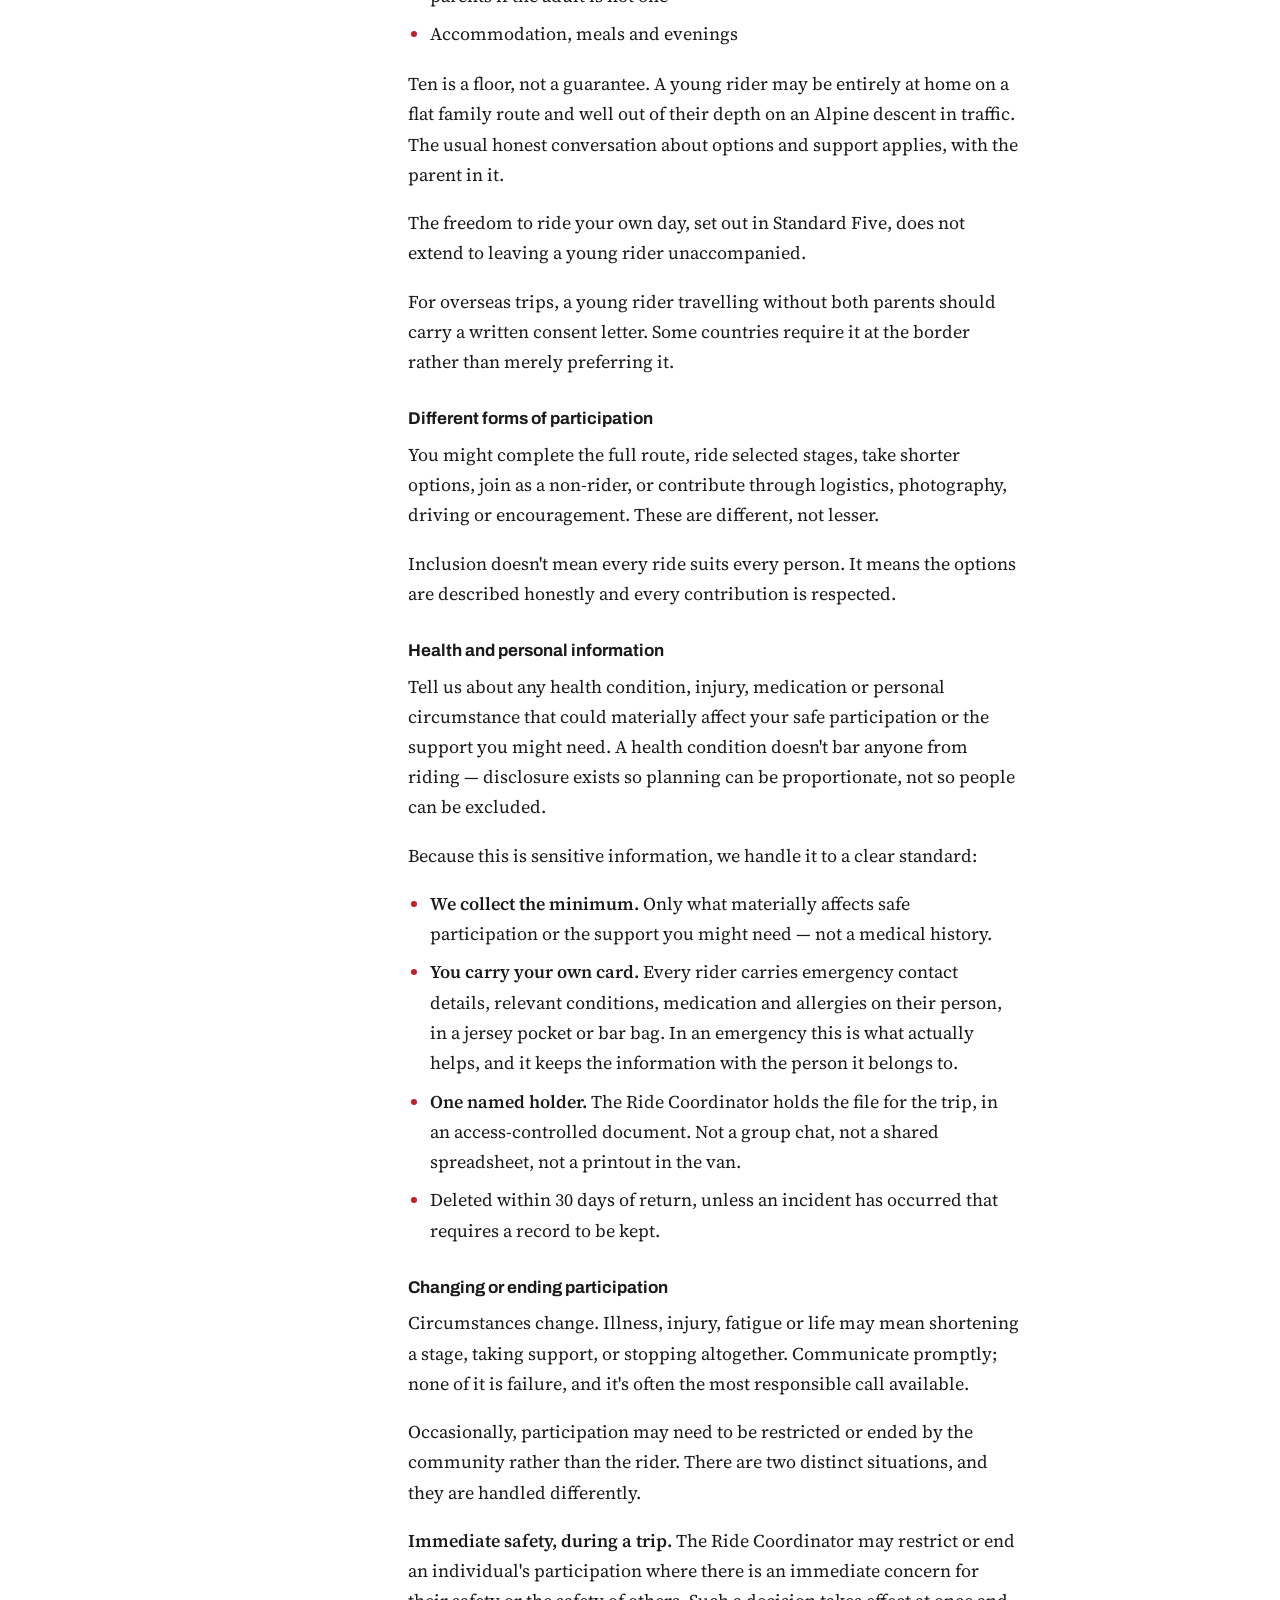
==== commit d351ce51: "Add Trips to the club site menu and footer Co-Authored-By: Claude Opus 5.5 <noreply@anthropic.com>" ====
--- a/index.html
+++ b/index.html
@@ -222,6 +222,7 @@
     <nav aria-label="Sections" id="site-nav">
       <a href="#join">How to join</a>
       <a href="#glance">At a glance</a>
+      <a href="/trips/">Trips</a>
       <a href="#framework" data-doc="fw">Framework</a>
       <a href="#constitution" data-doc="co">Constitution</a>
       <a href="#committee">Committee</a>
@@ -362,7 +363,7 @@
 <footer>
   <div class="wrap">
     <span>W/Rhinos Cycling Club · Birmingham</span>
-    <span><a href="https://forms.gle/cbHLRxi53QGC8Hys6" target="_blank" rel="noopener">Membership form</a> · <a href="#framework" data-doc="fw">Framework</a> · <a href="#constitution" data-doc="co">Constitution</a> · <a href="/privacy/">Privacy notice</a></span>
+    <span><a href="https://forms.gle/cbHLRxi53QGC8Hys6" target="_blank" rel="noopener">Membership form</a> · <a href="/trips/">Trips</a> · <a href="#framework" data-doc="fw">Framework</a> · <a href="#constitution" data-doc="co">Constitution</a> · <a href="/privacy/">Privacy notice</a></span>
   </div>
 </footer>
 <div class="toast" id="toast" role="status" hidden></div>
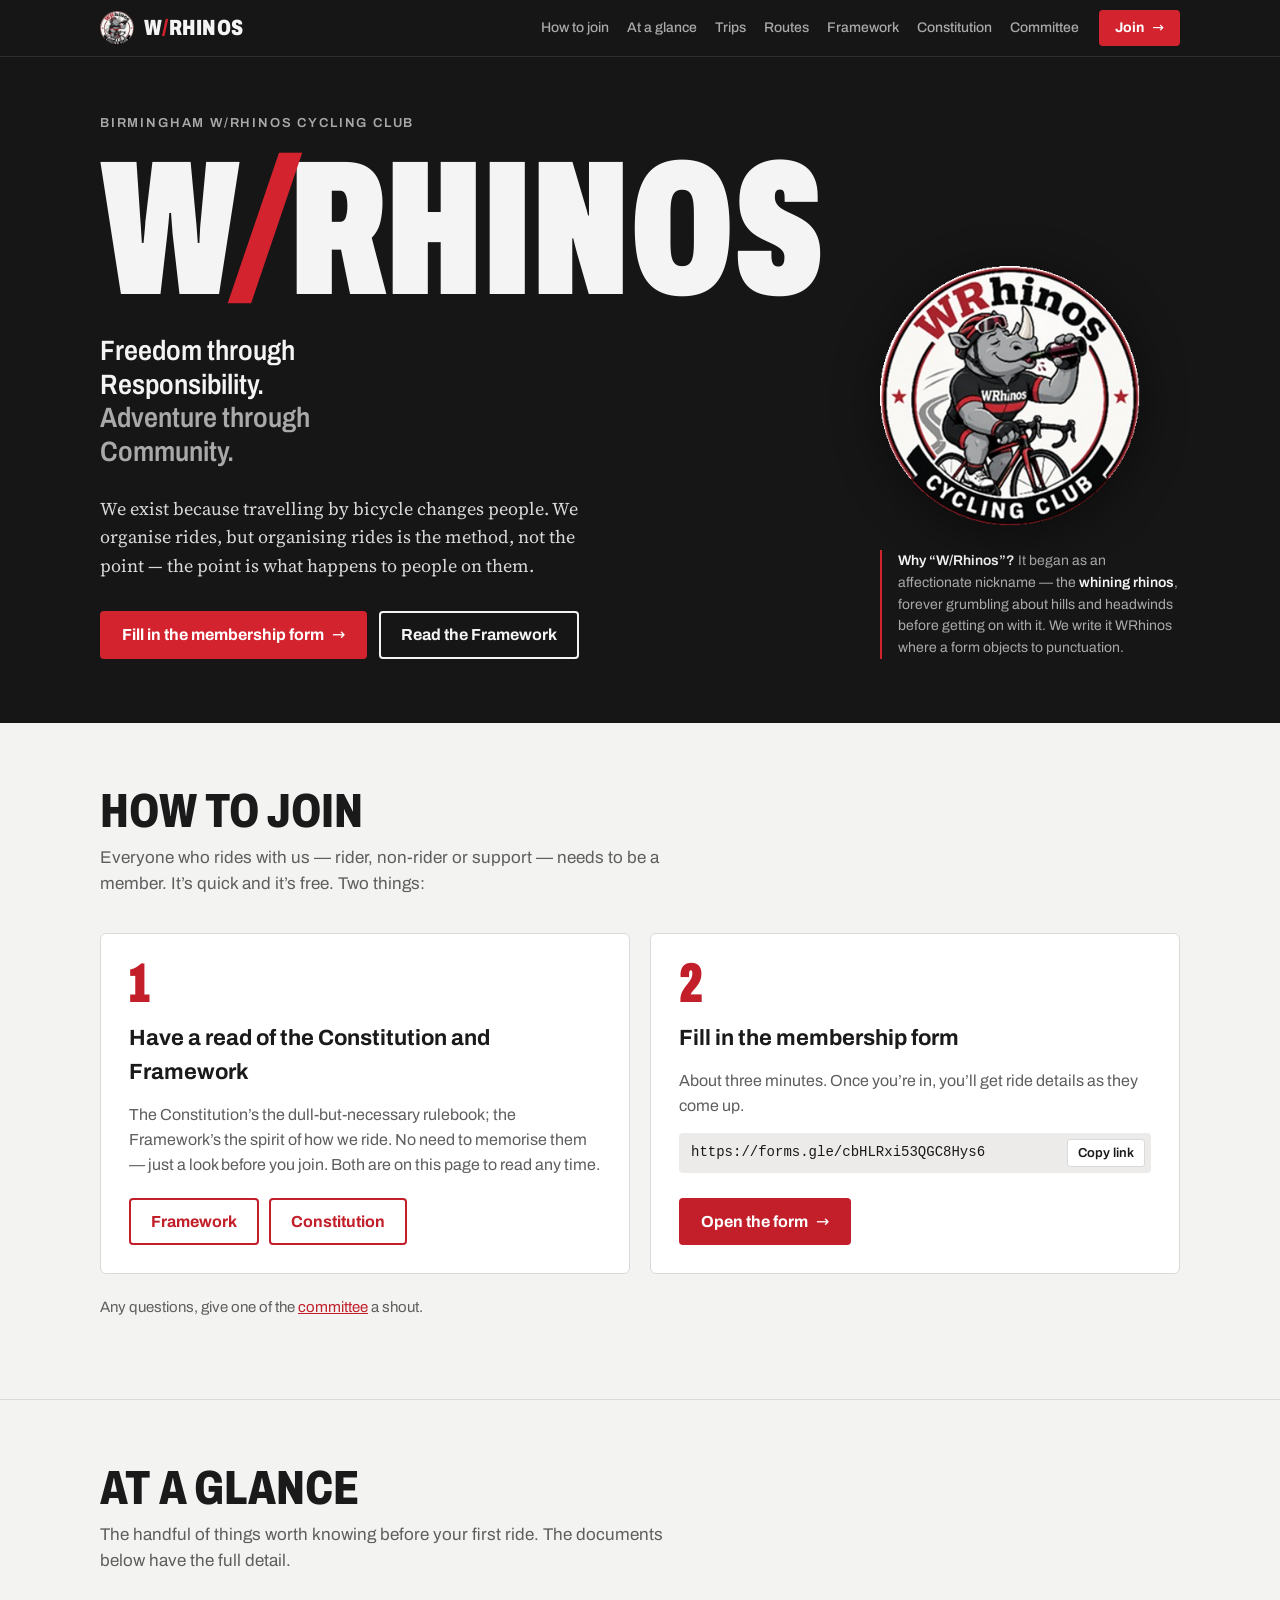
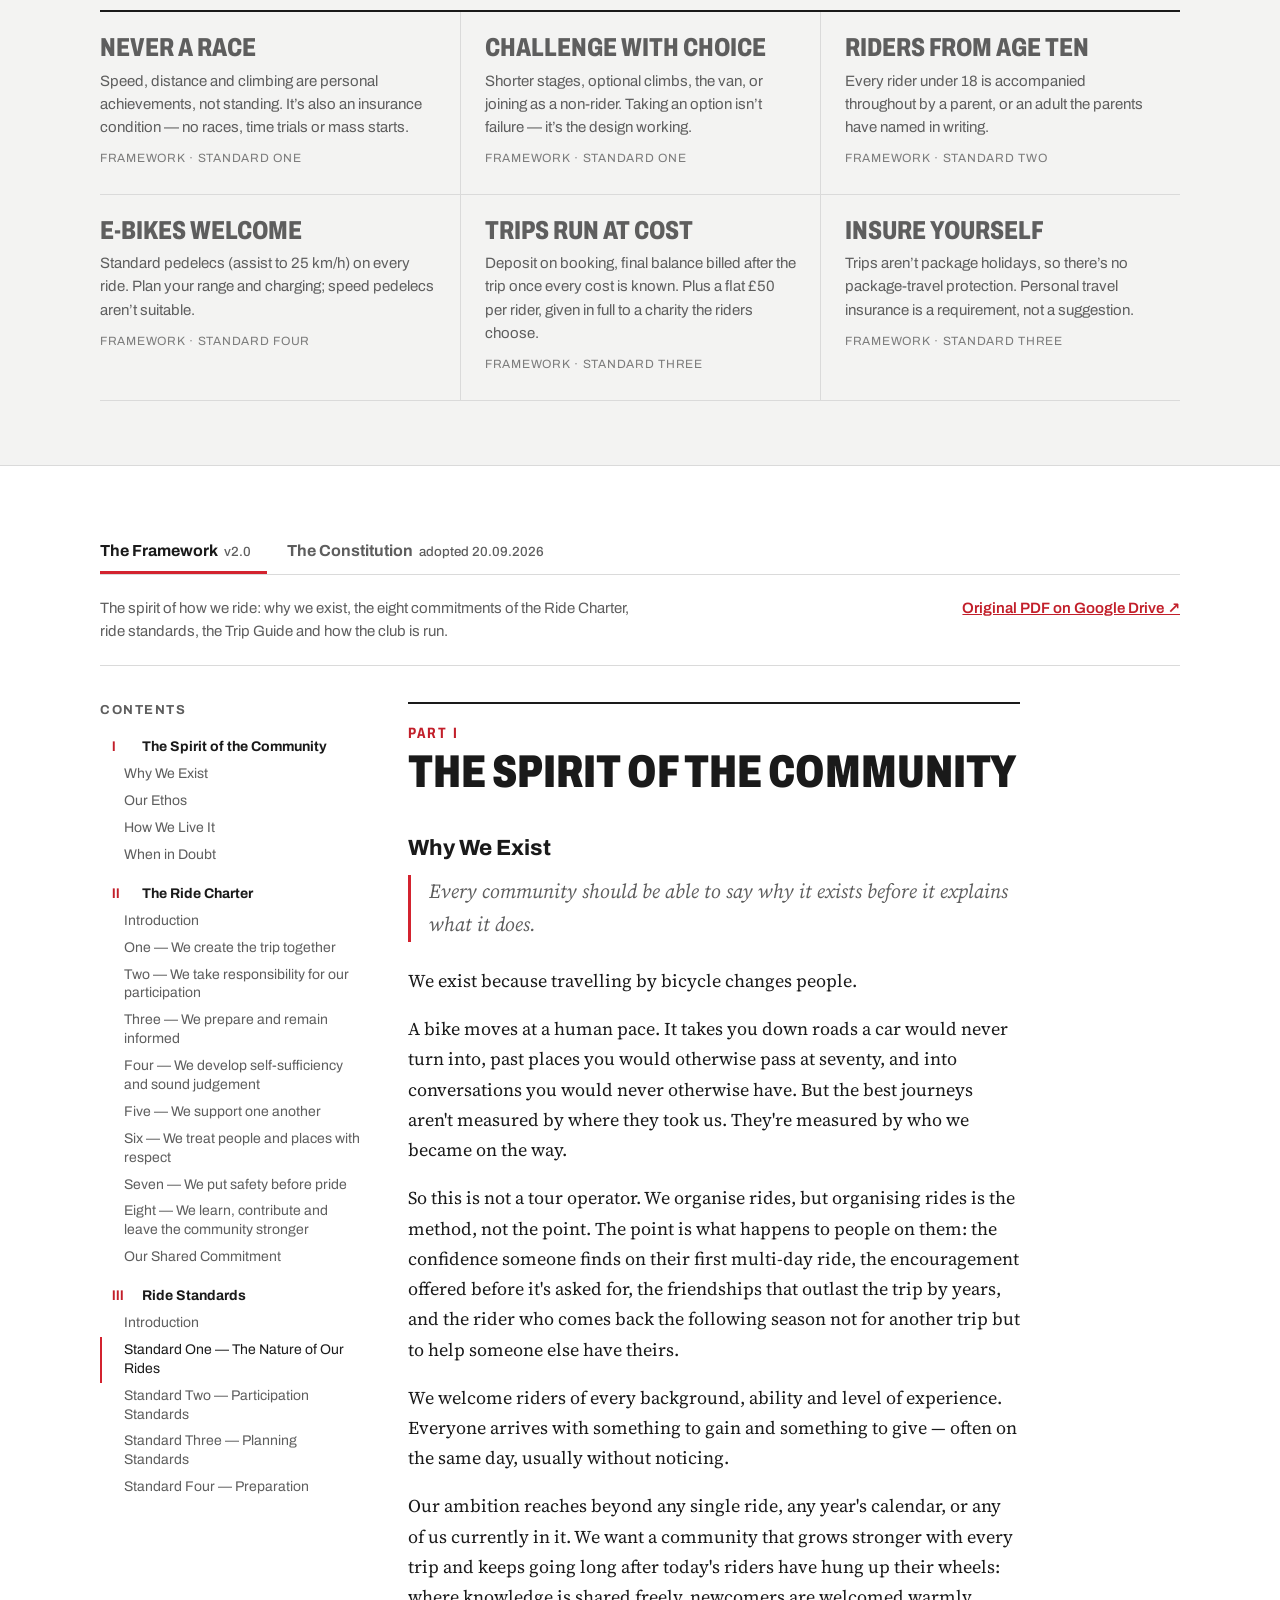
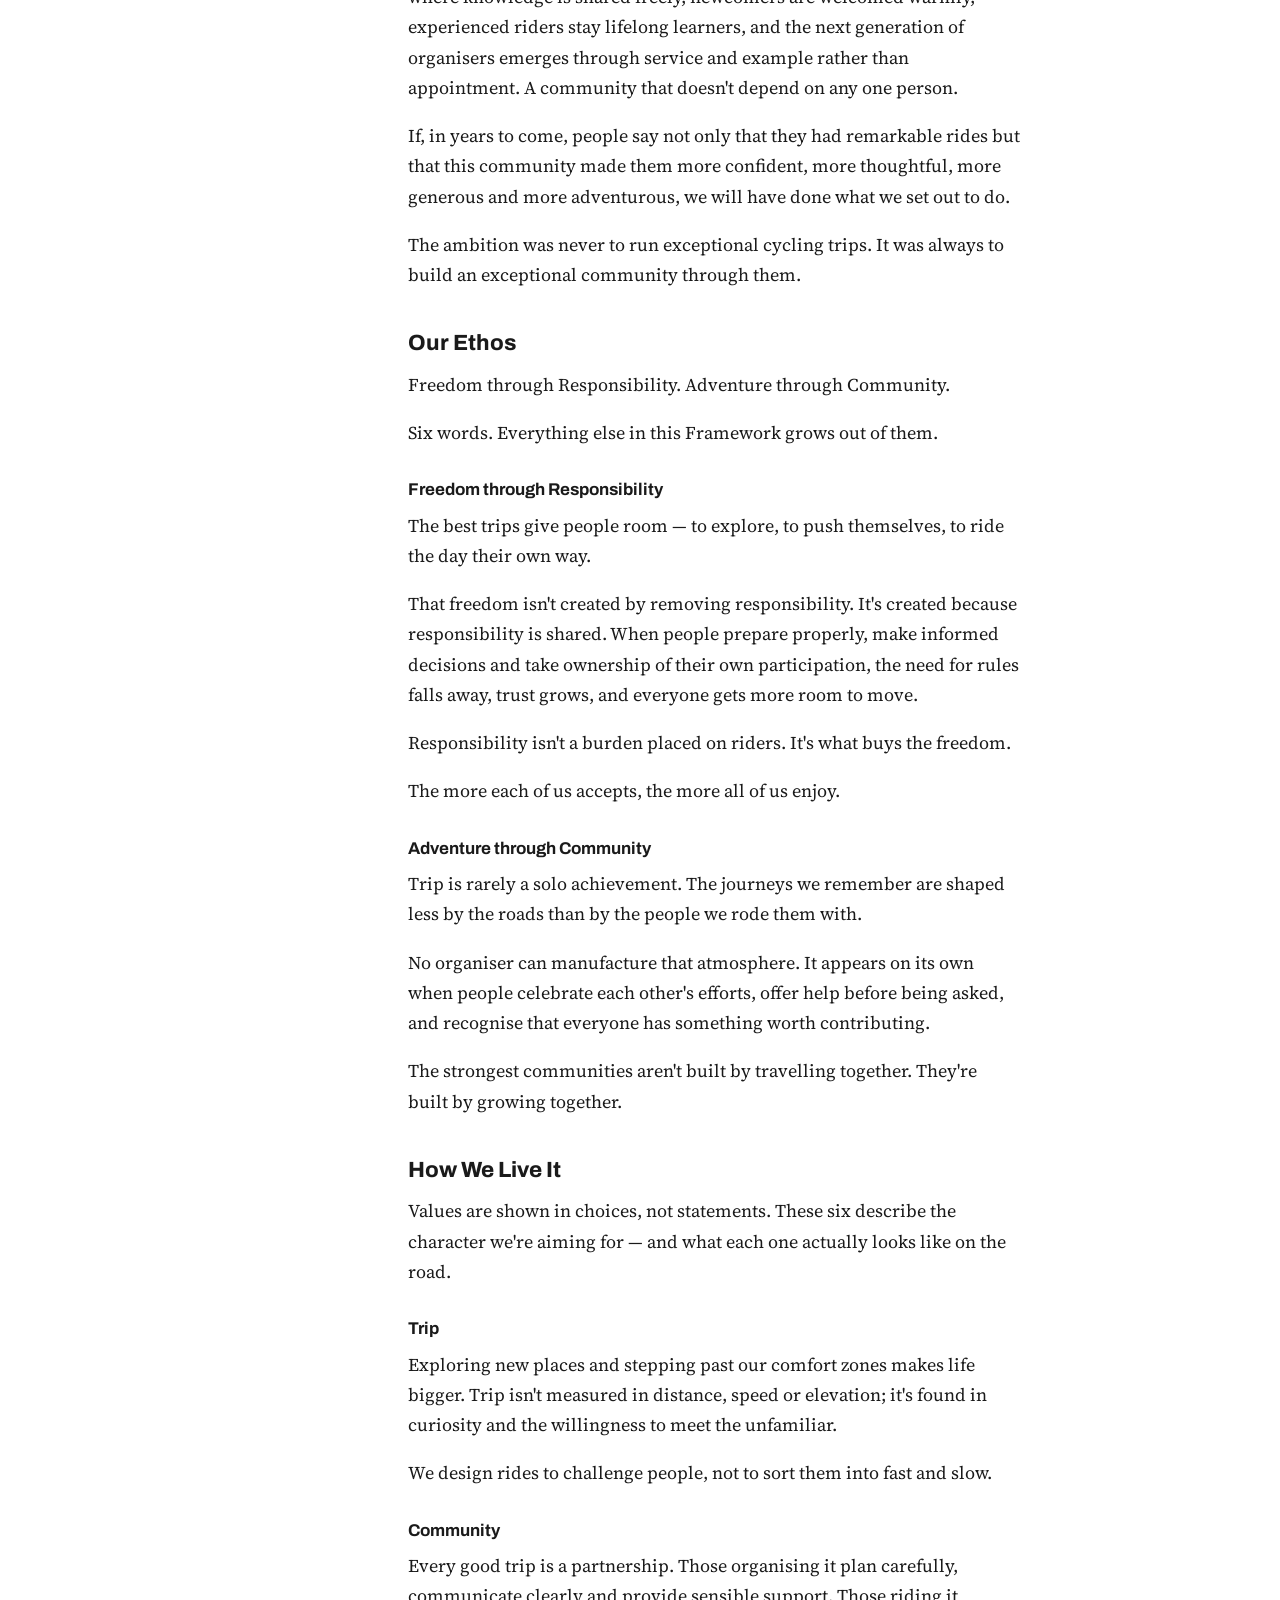
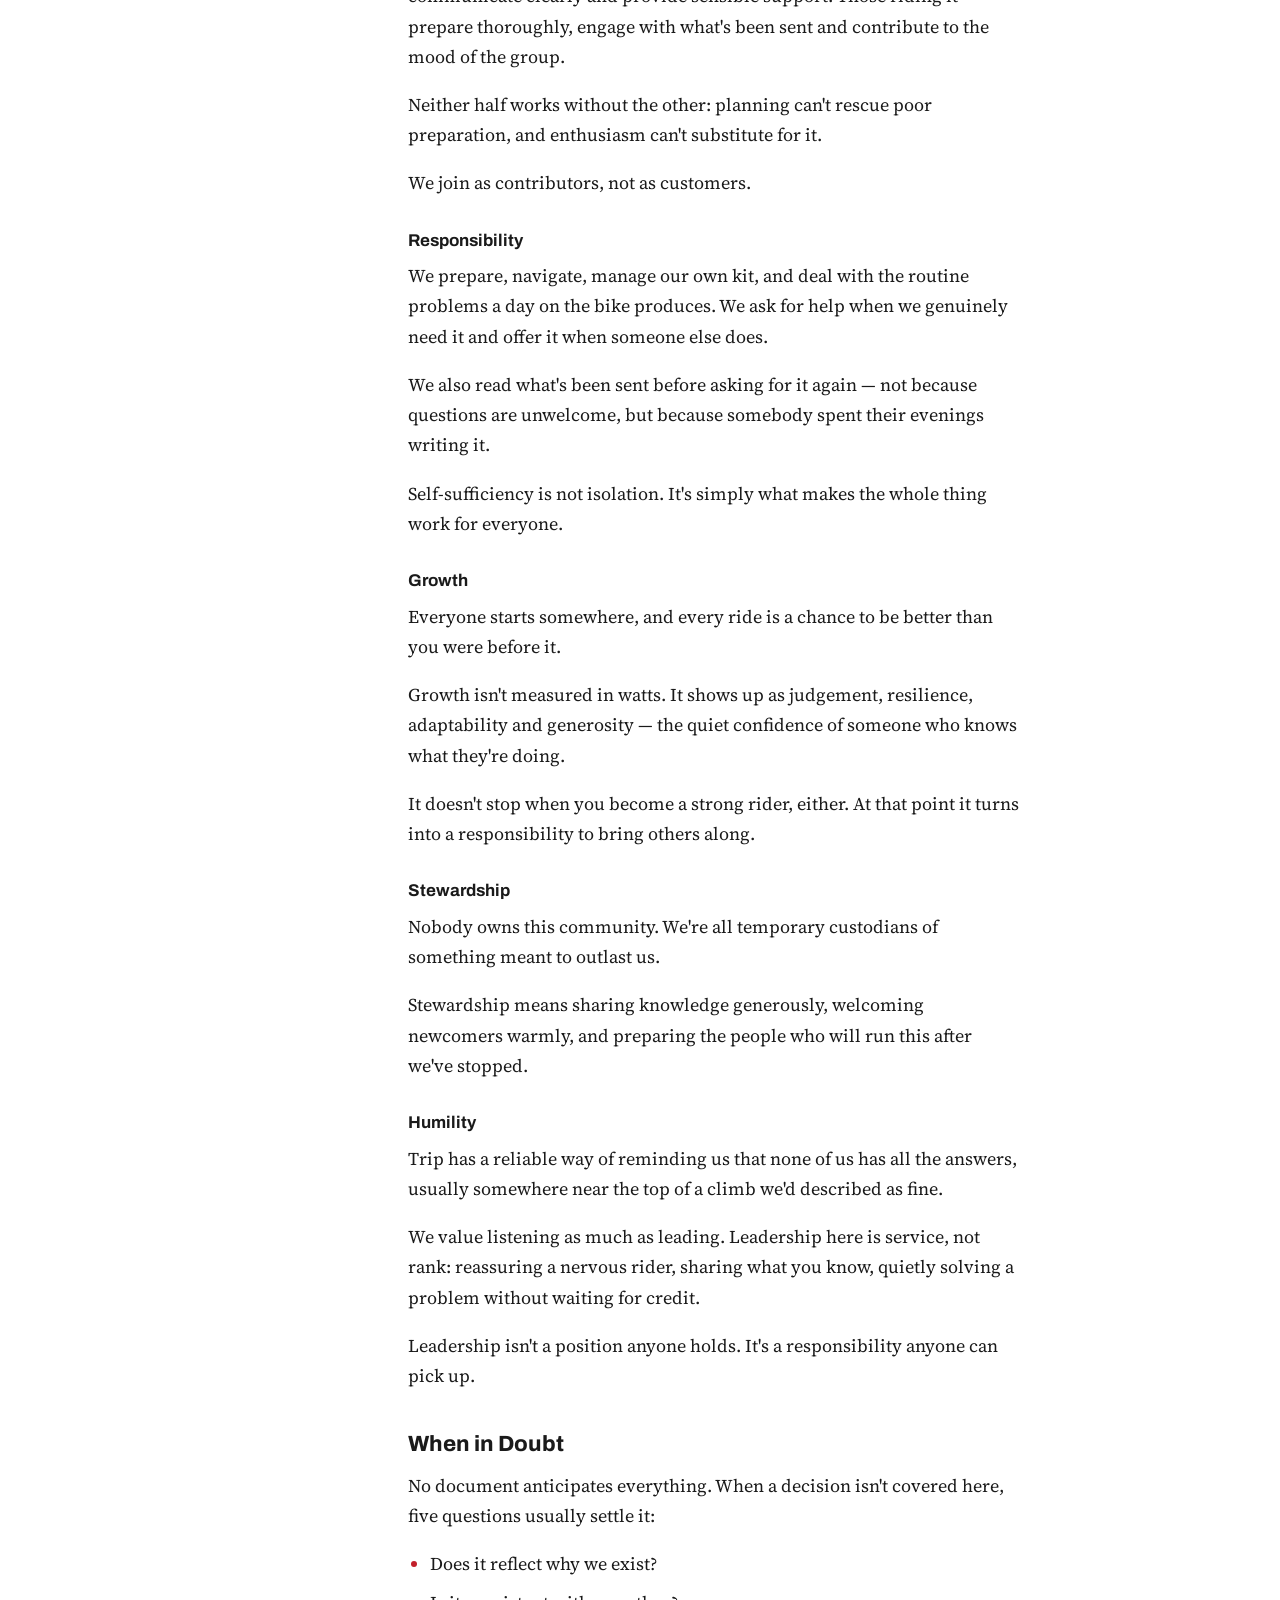
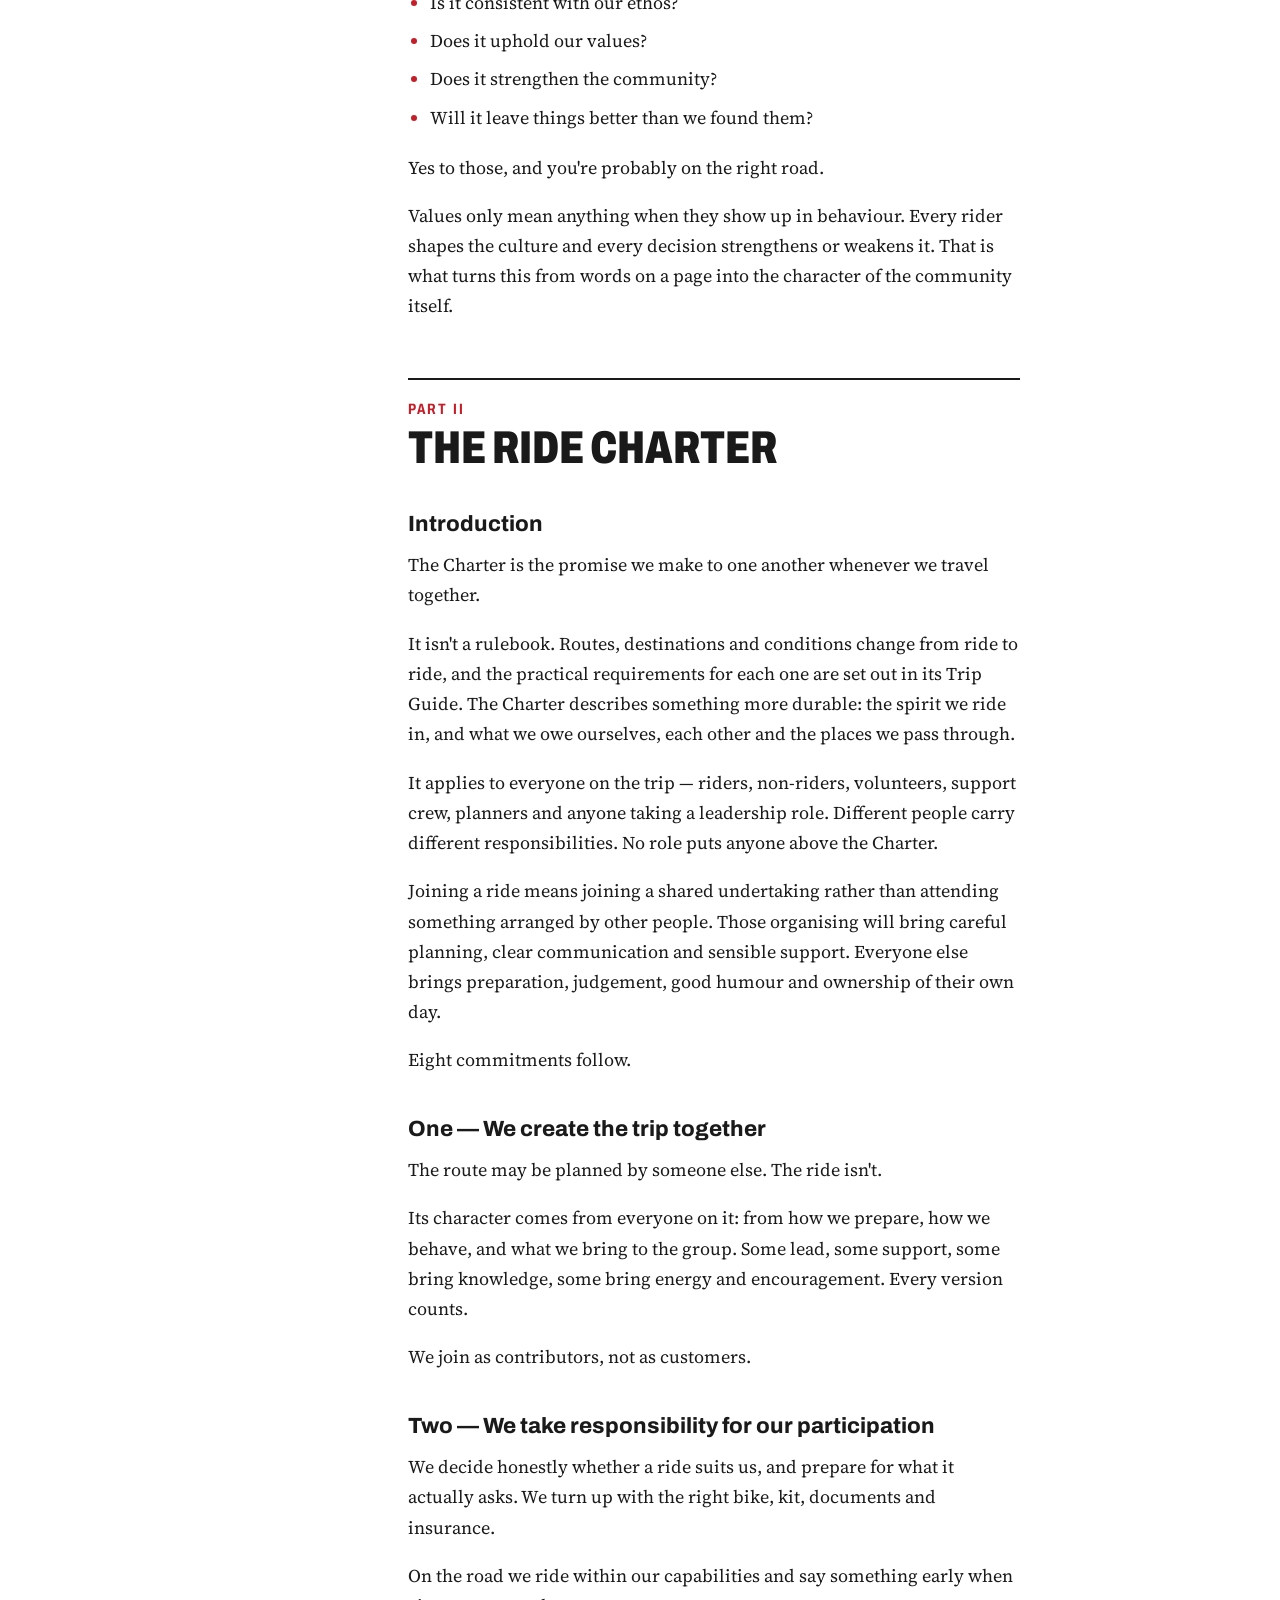
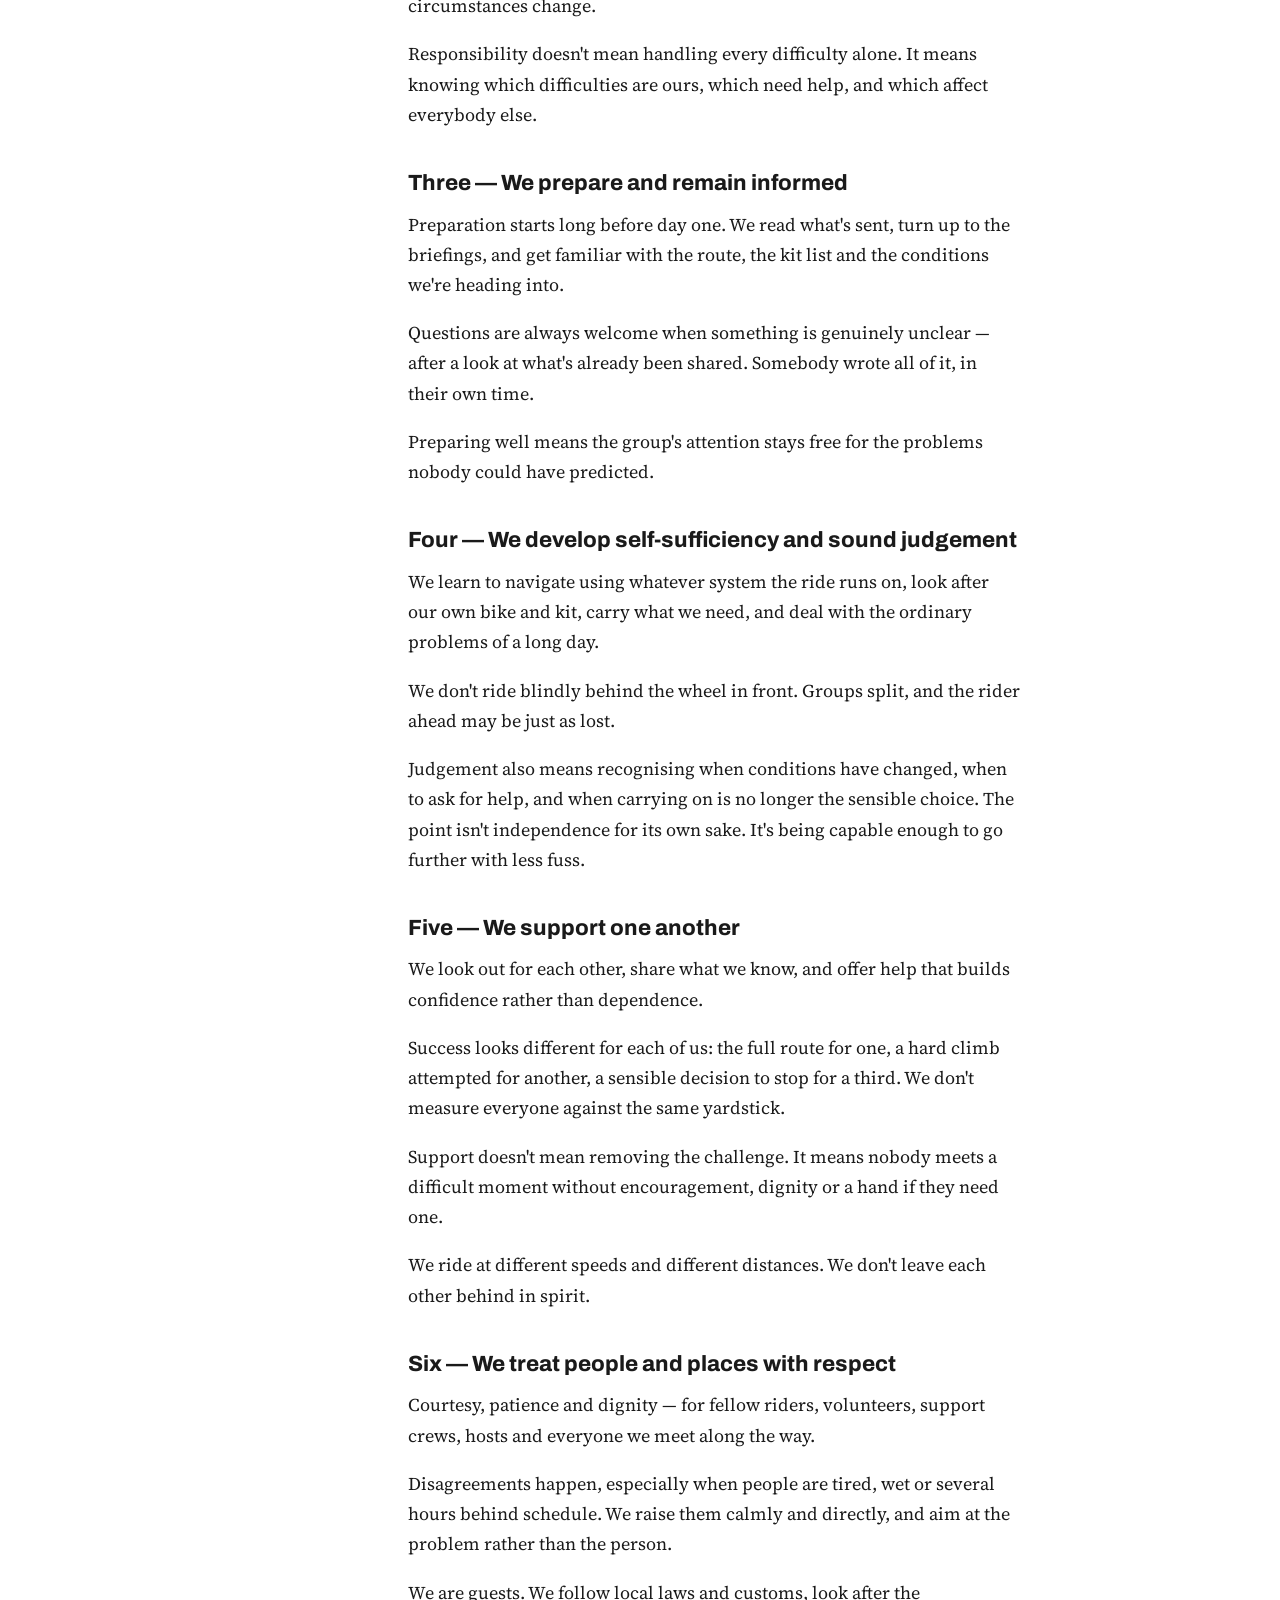
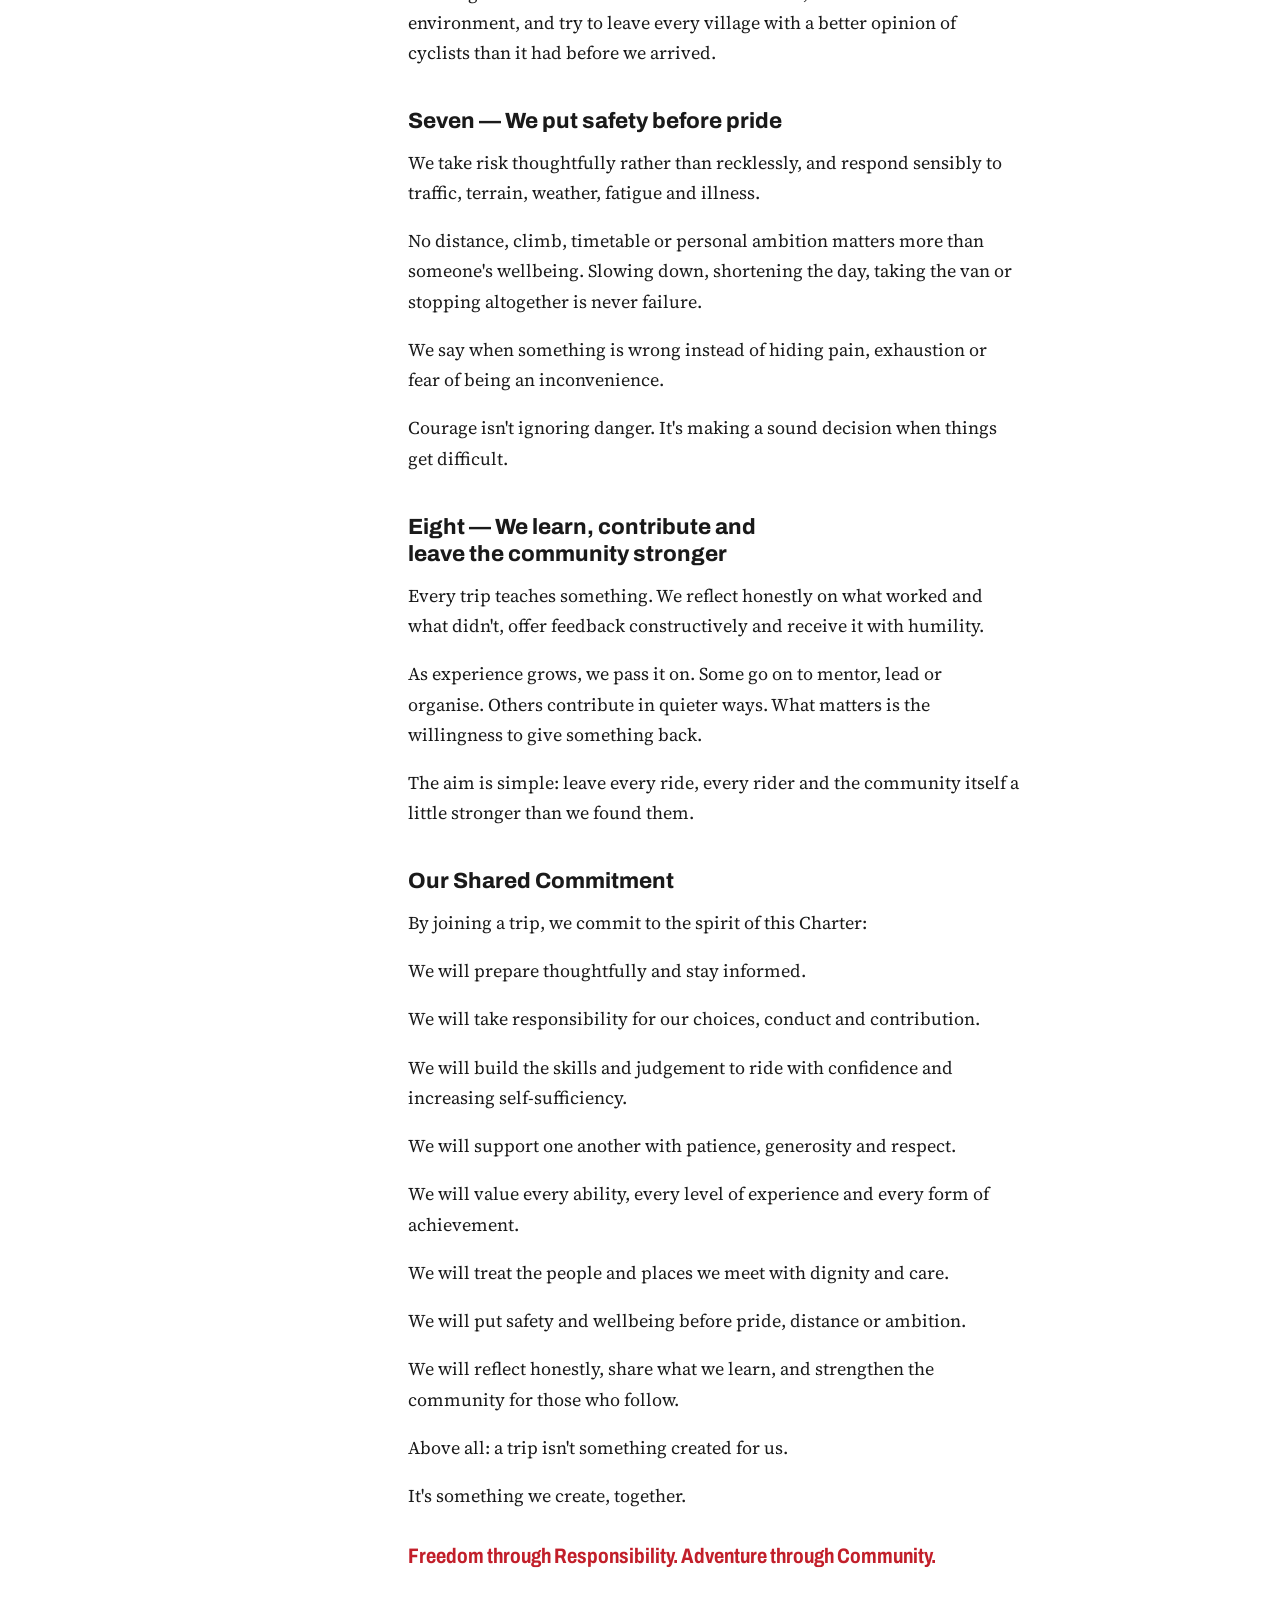
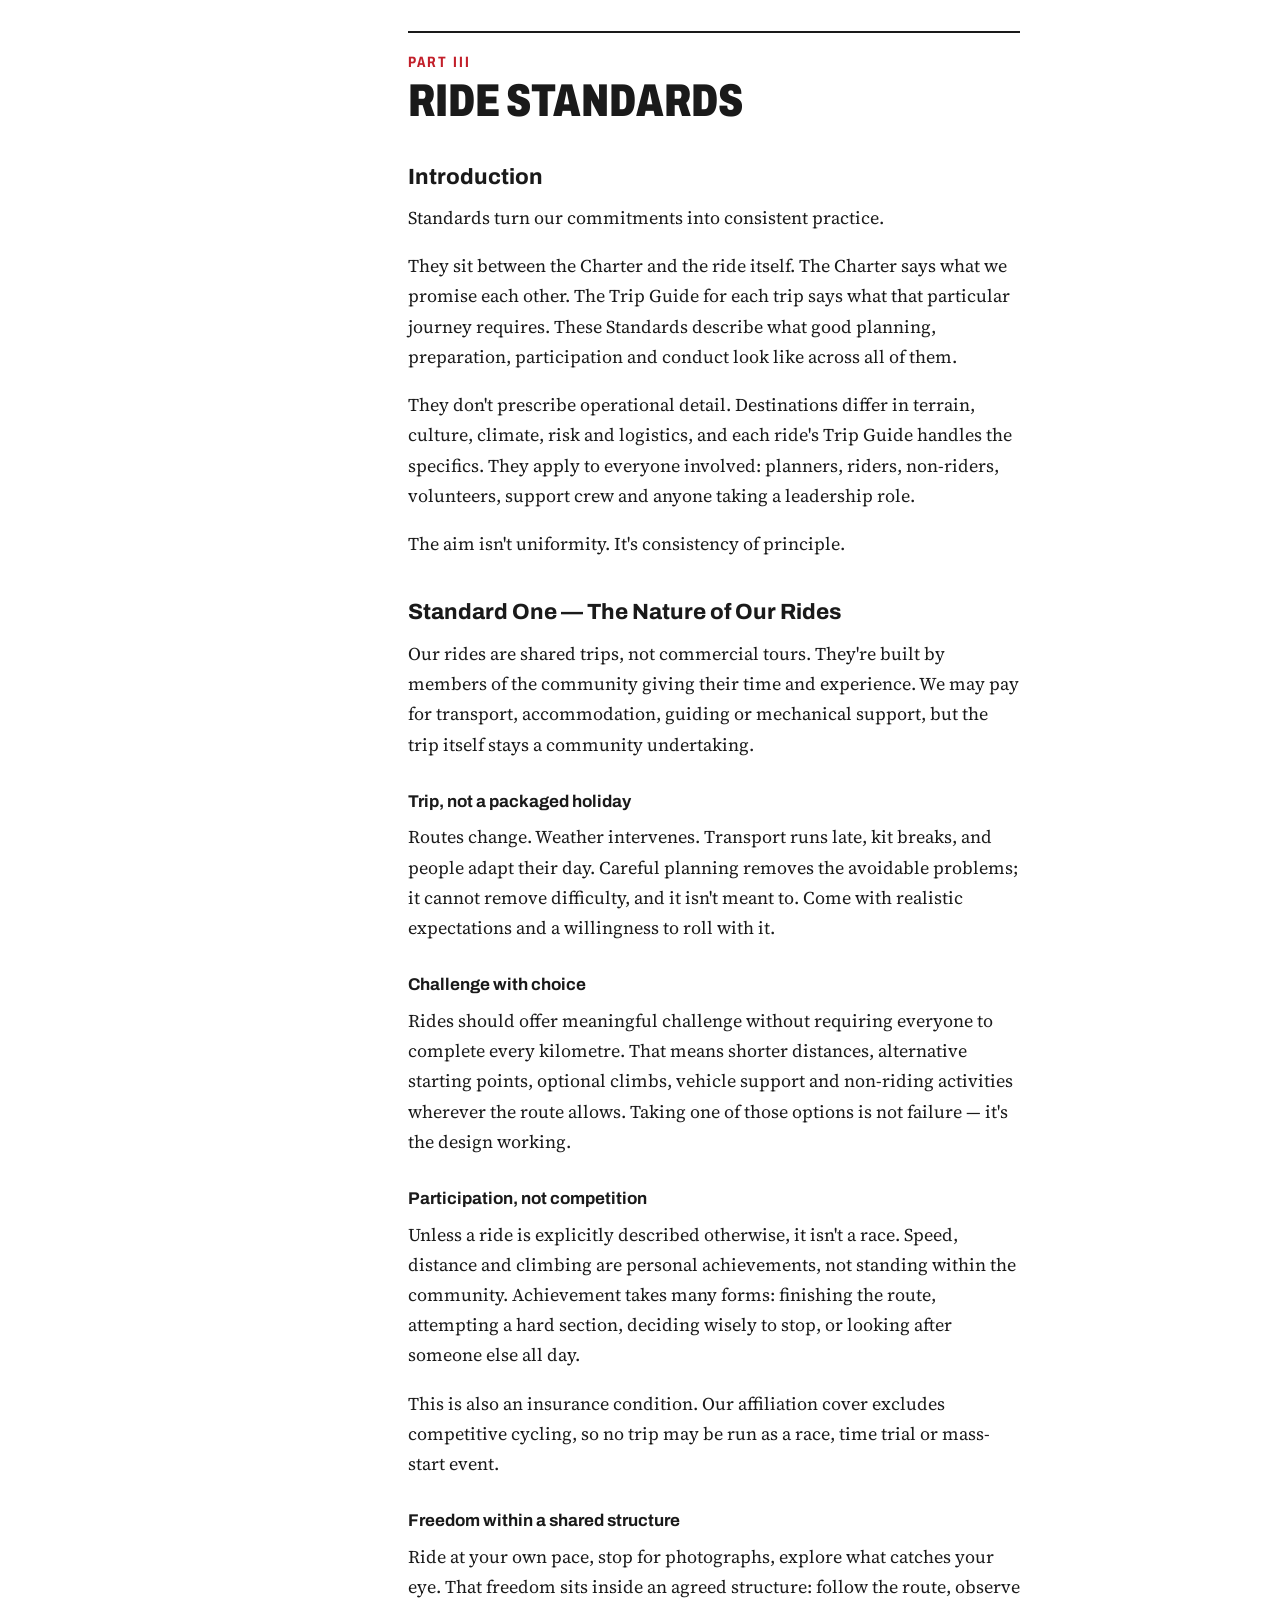
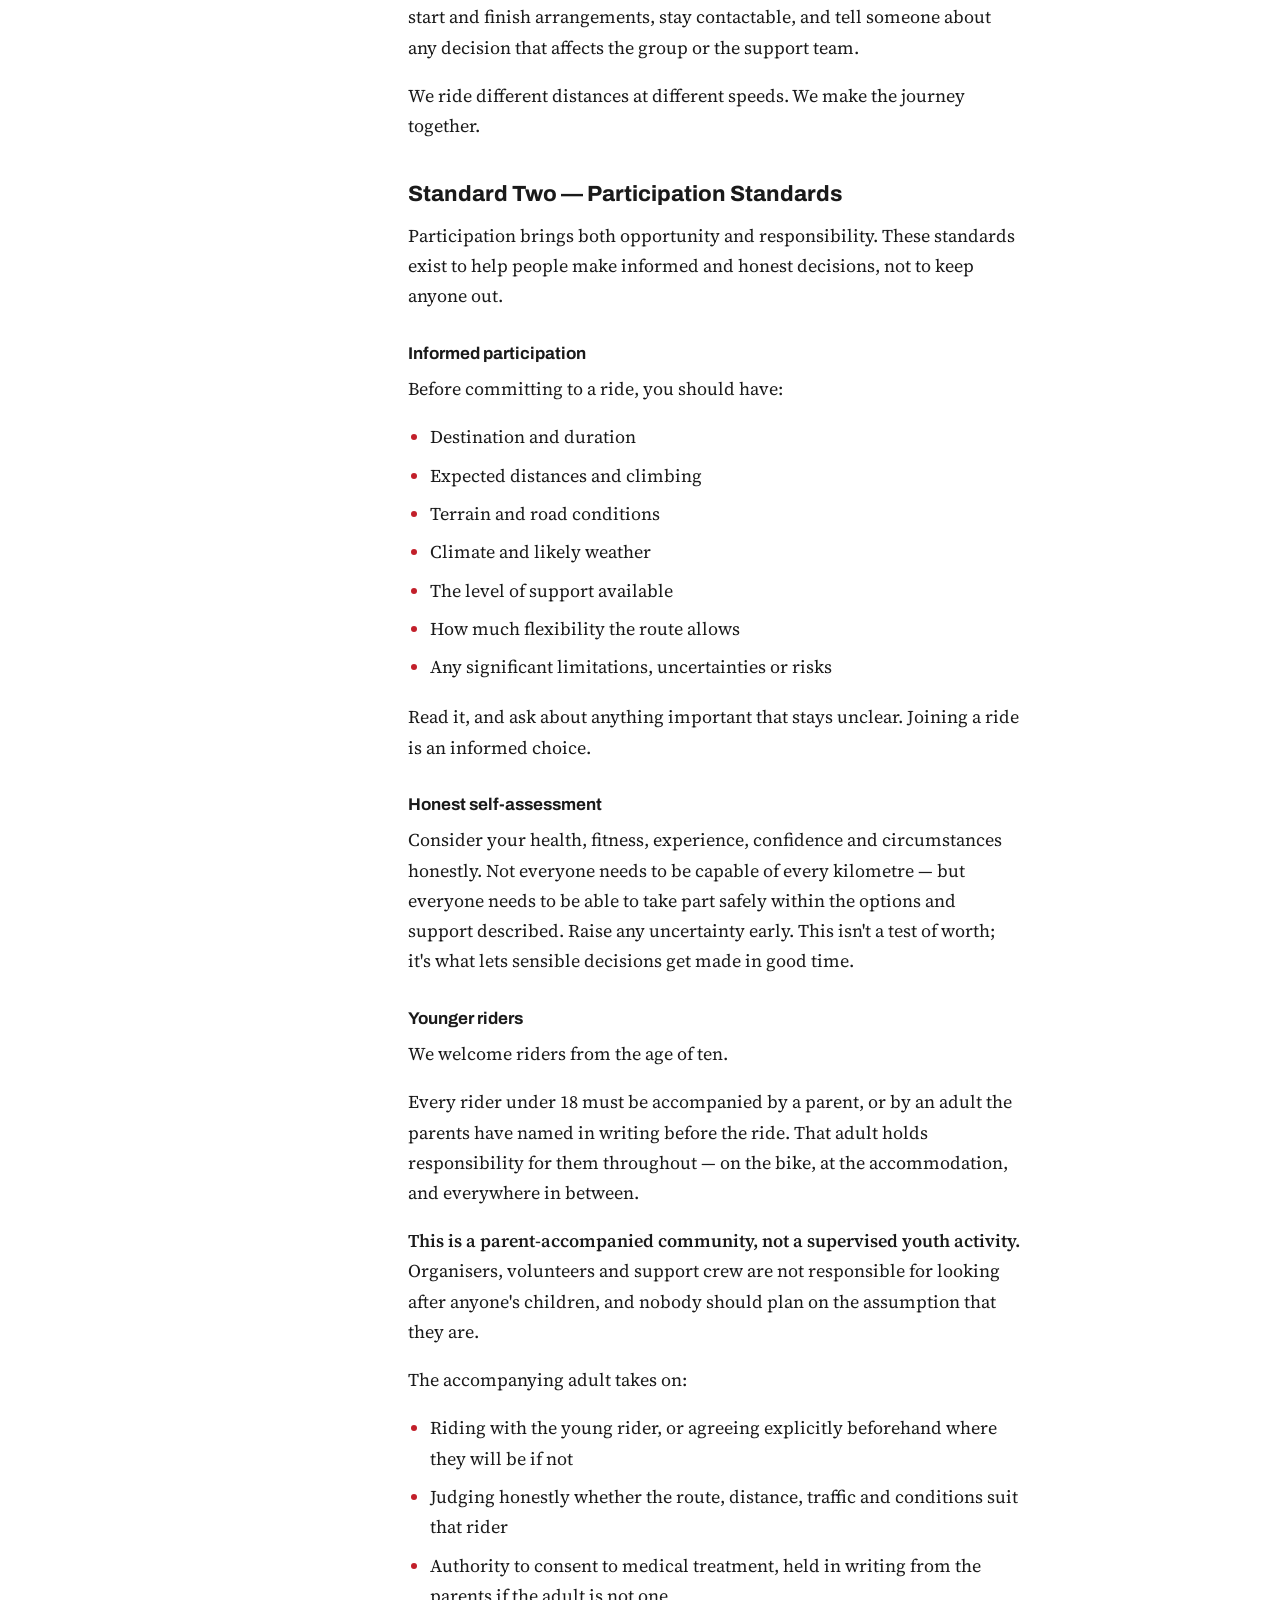
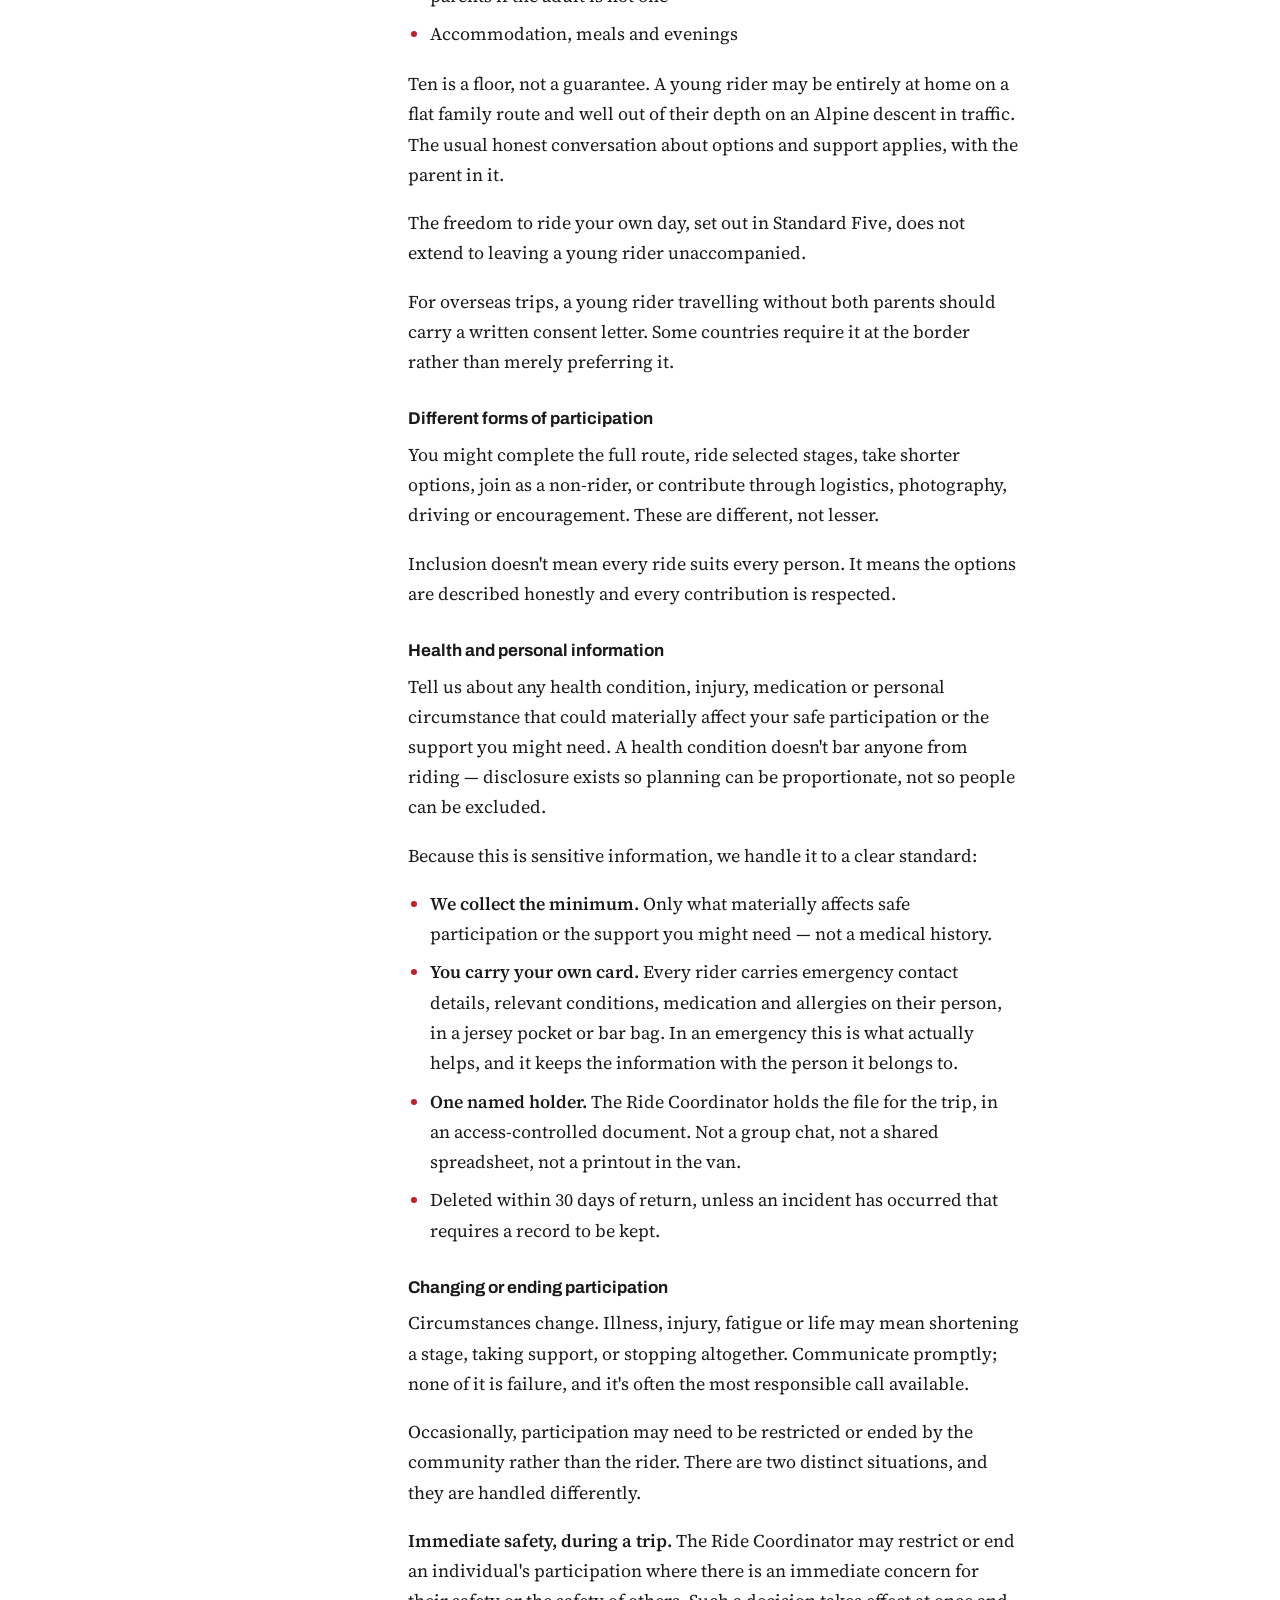
==== commit d51ff7cb: "Add Routes (RideWithGPS club) to the club site menu and footer Co-Authored-By: Claude Opus 5.5 <nore" ====
--- a/index.html
+++ b/index.html
@@ -223,6 +223,7 @@
       <a href="#join">How to join</a>
       <a href="#glance">At a glance</a>
       <a href="/trips/">Trips</a>
+      <a href="https://ridewithgps.com/clubs/21680-wrhinos-cyclingclub/home" target="_blank" rel="noopener">Routes</a>
       <a href="#framework" data-doc="fw">Framework</a>
       <a href="#constitution" data-doc="co">Constitution</a>
       <a href="#committee">Committee</a>
@@ -363,7 +364,7 @@
 <footer>
   <div class="wrap">
     <span>W/Rhinos Cycling Club · Birmingham</span>
-    <span><a href="https://forms.gle/cbHLRxi53QGC8Hys6" target="_blank" rel="noopener">Membership form</a> · <a href="/trips/">Trips</a> · <a href="#framework" data-doc="fw">Framework</a> · <a href="#constitution" data-doc="co">Constitution</a> · <a href="/privacy/">Privacy notice</a></span>
+    <span><a href="https://forms.gle/cbHLRxi53QGC8Hys6" target="_blank" rel="noopener">Membership form</a> · <a href="/trips/">Trips</a> · <a href="https://ridewithgps.com/clubs/21680-wrhinos-cyclingclub/home" target="_blank" rel="noopener">Routes on RideWithGPS</a> · <a href="#framework" data-doc="fw">Framework</a> · <a href="#constitution" data-doc="co">Constitution</a> · <a href="/privacy/">Privacy notice</a></span>
   </div>
 </footer>
 <div class="toast" id="toast" role="status" hidden></div>
